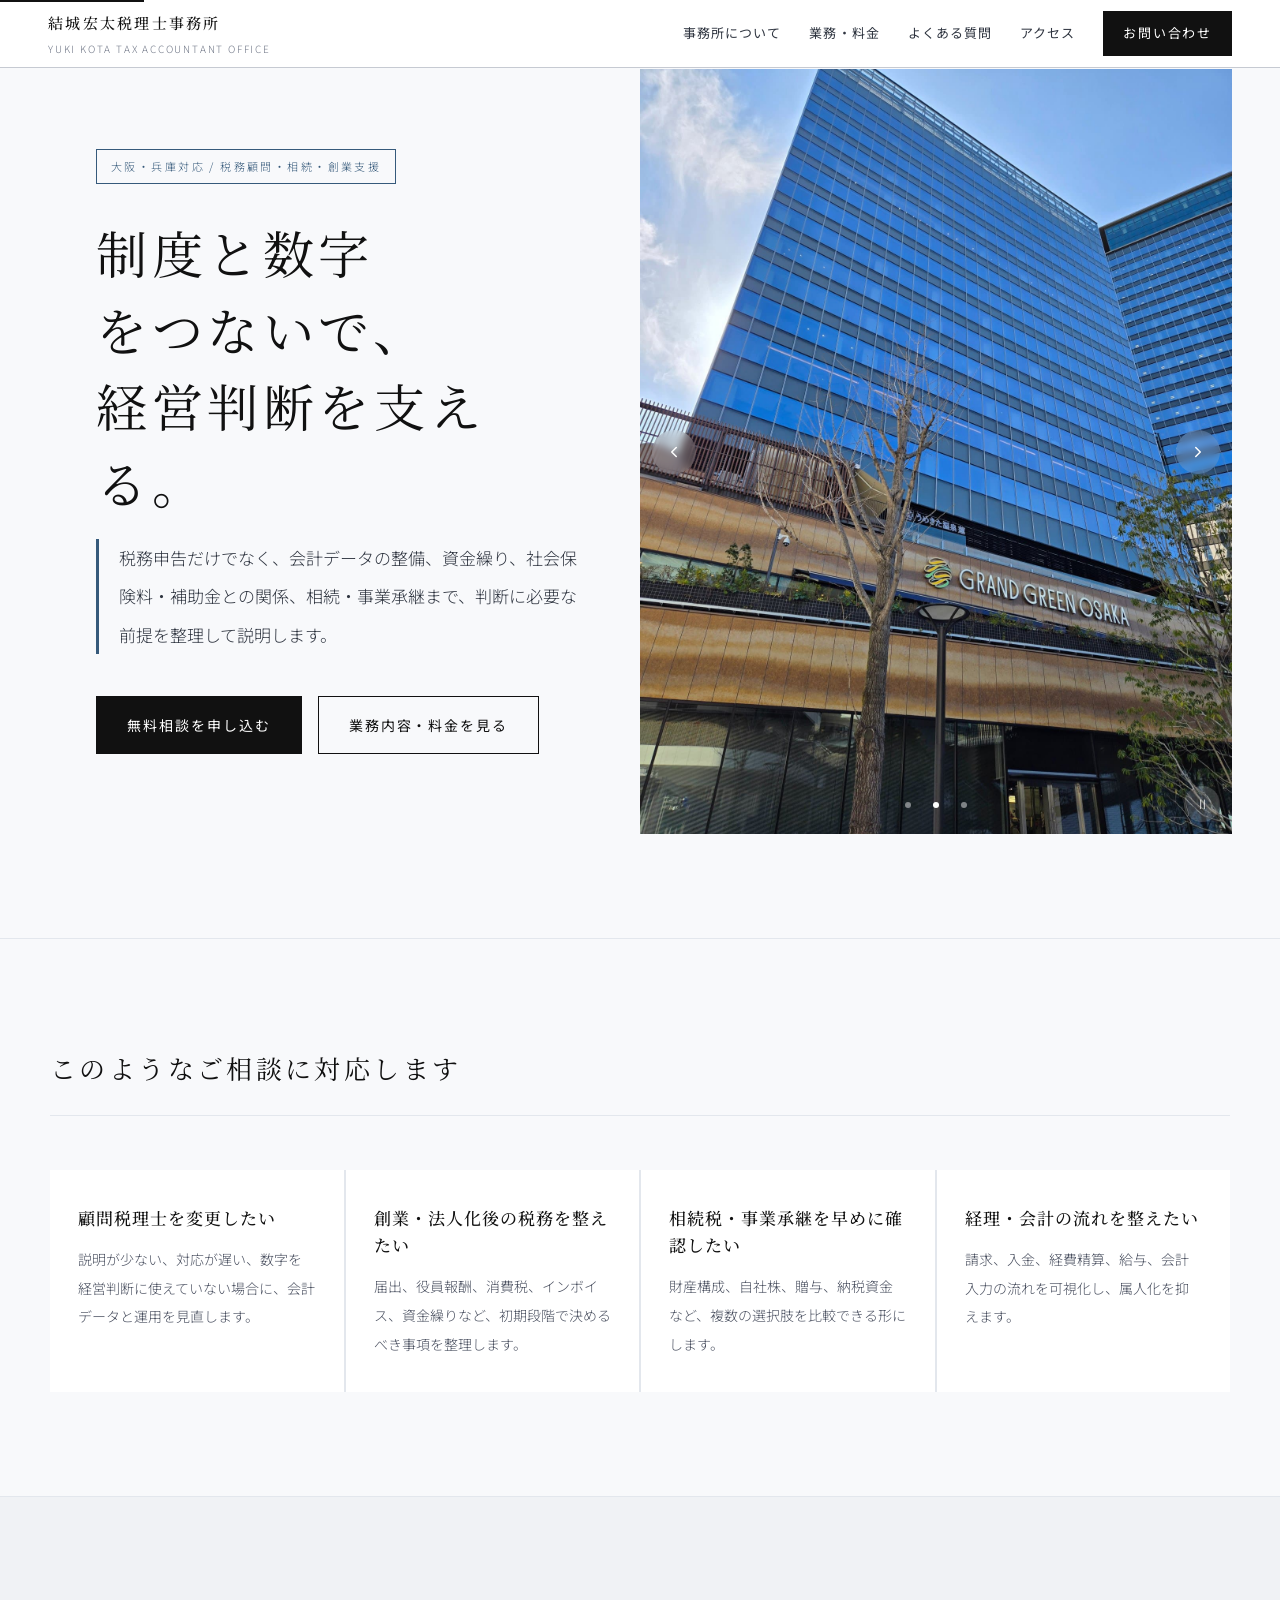
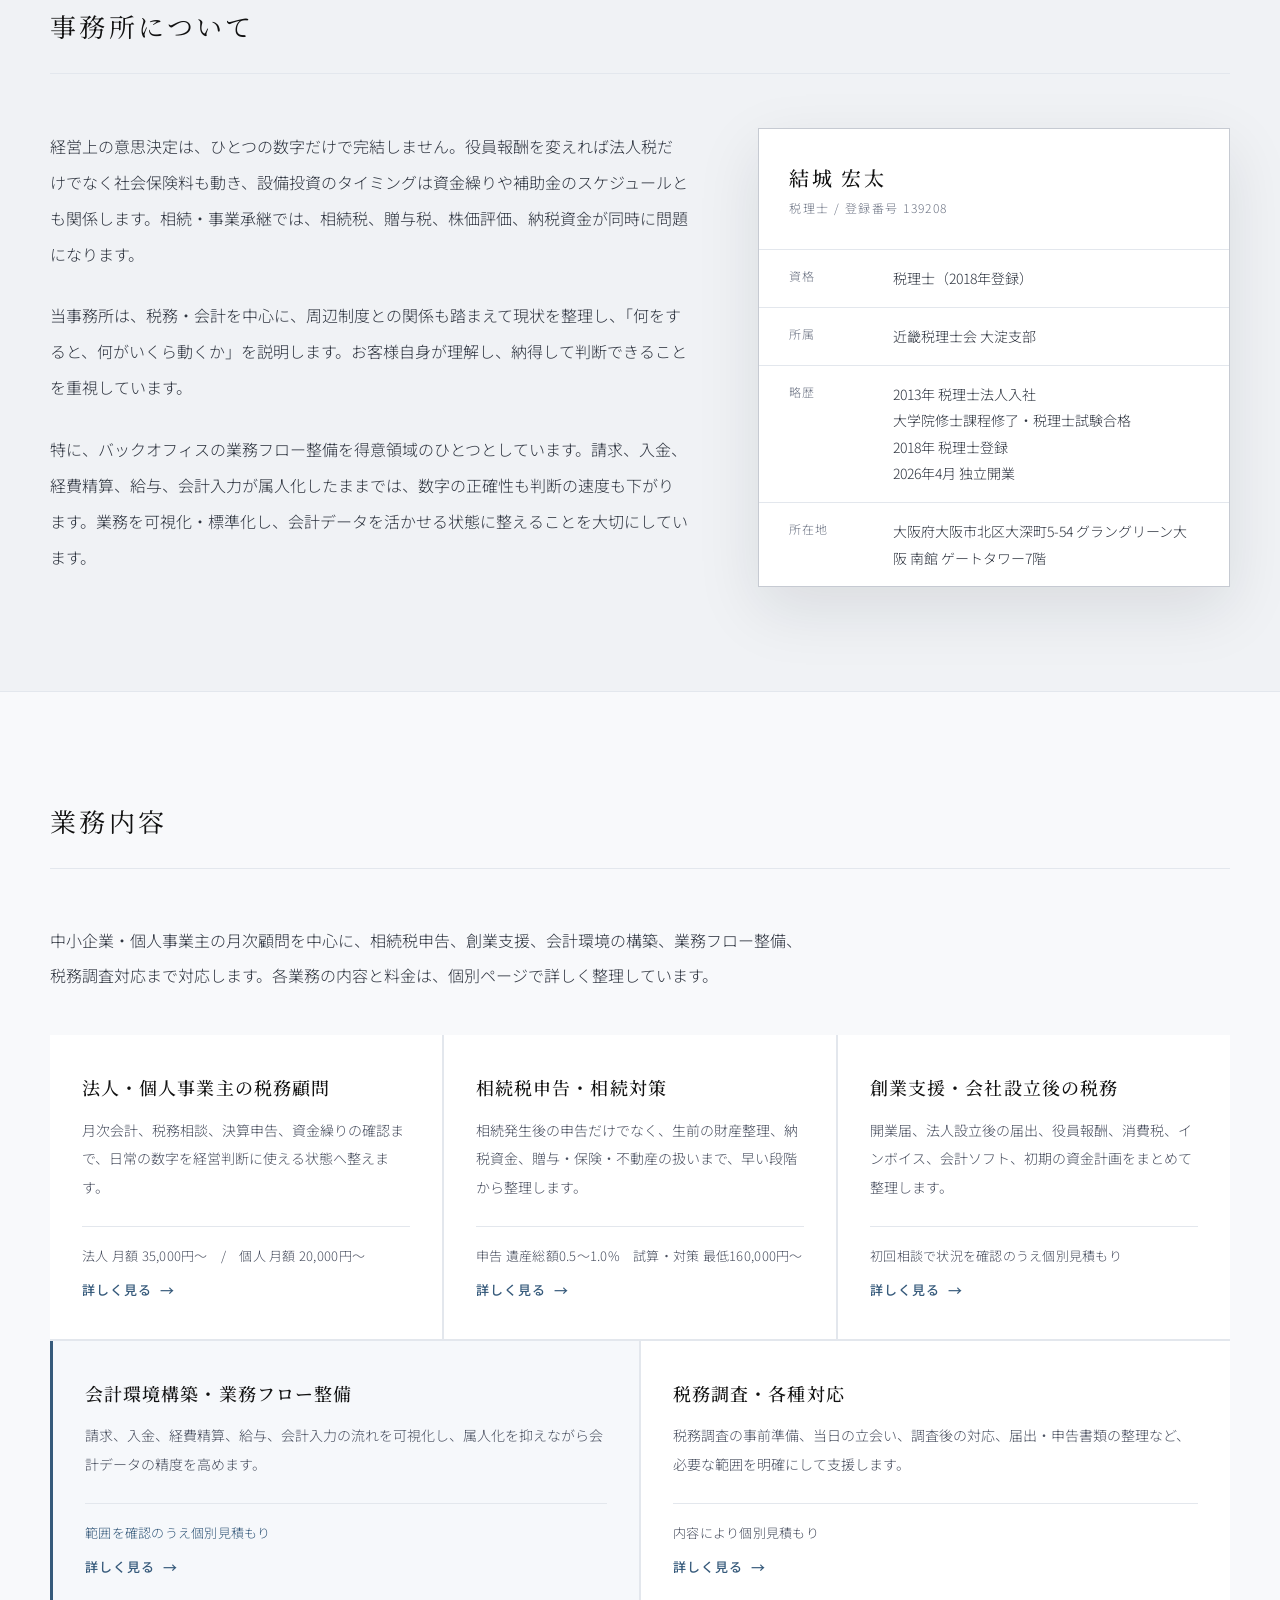
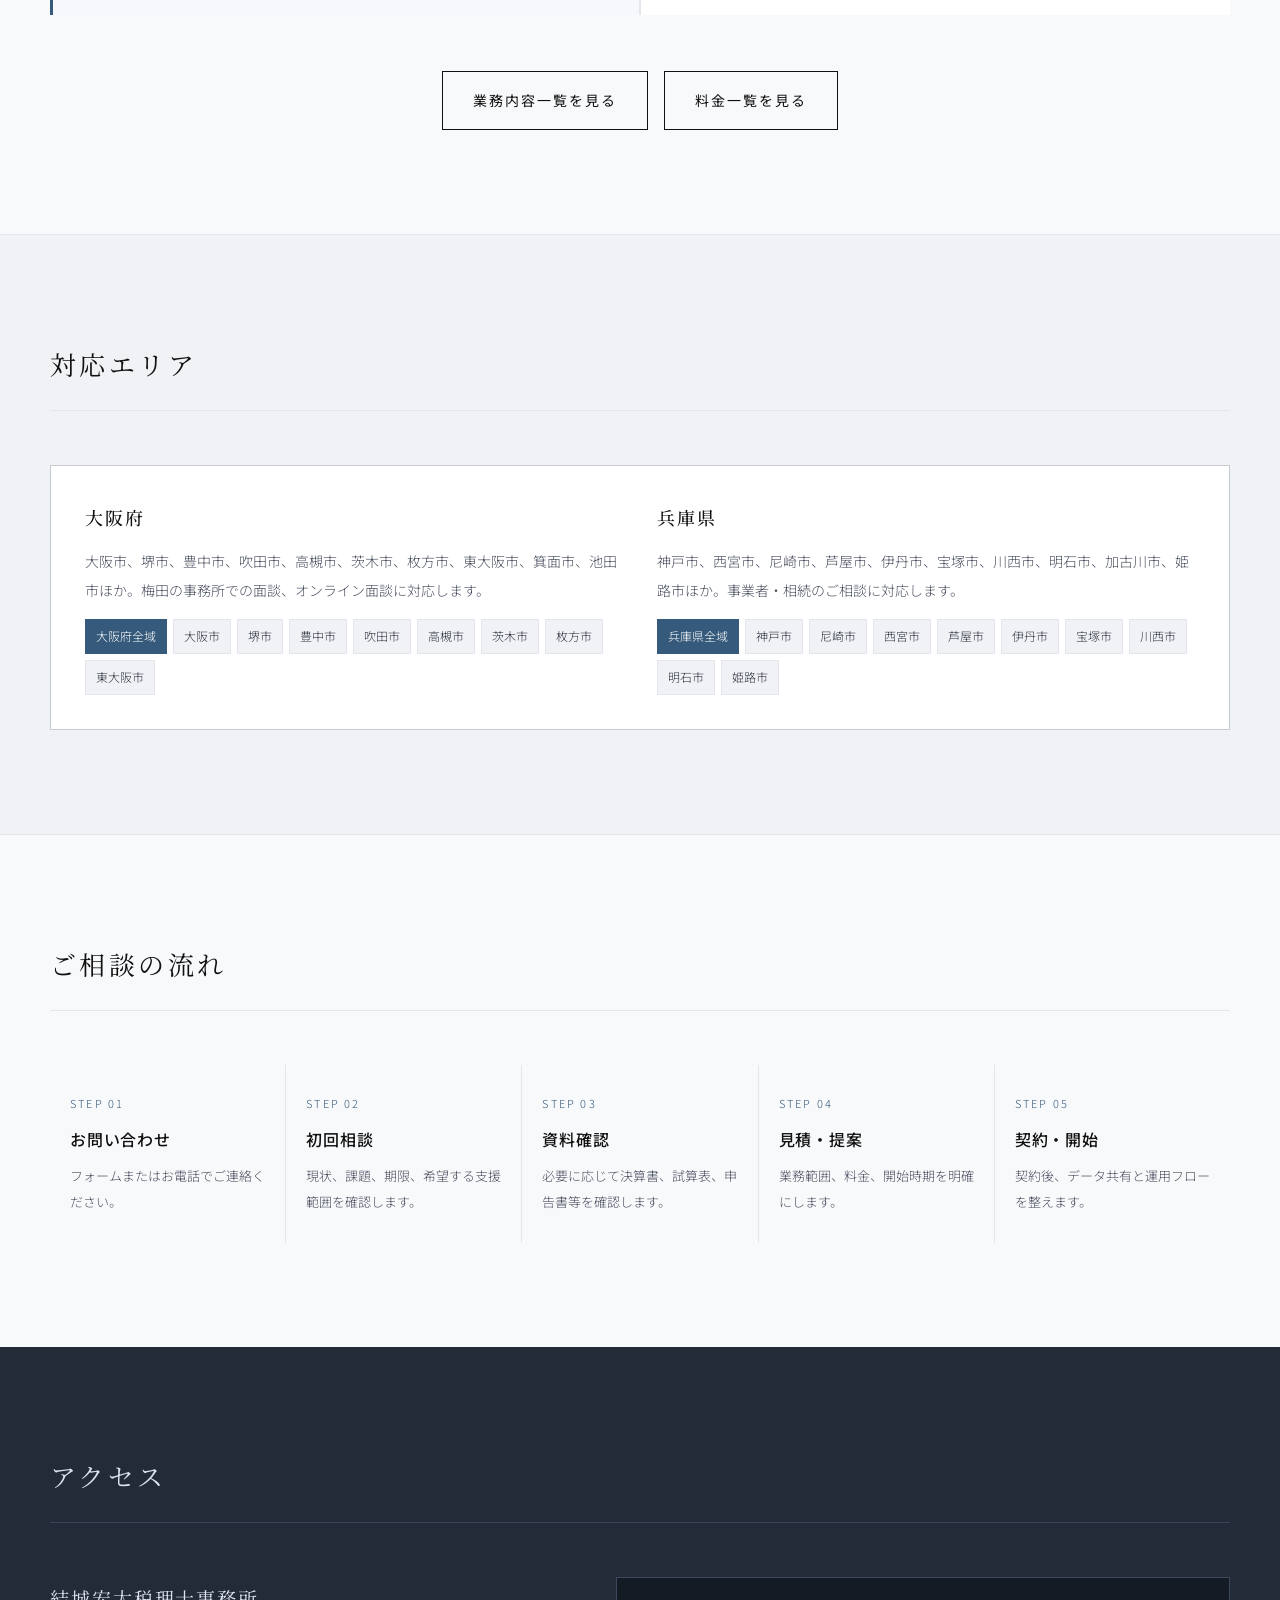
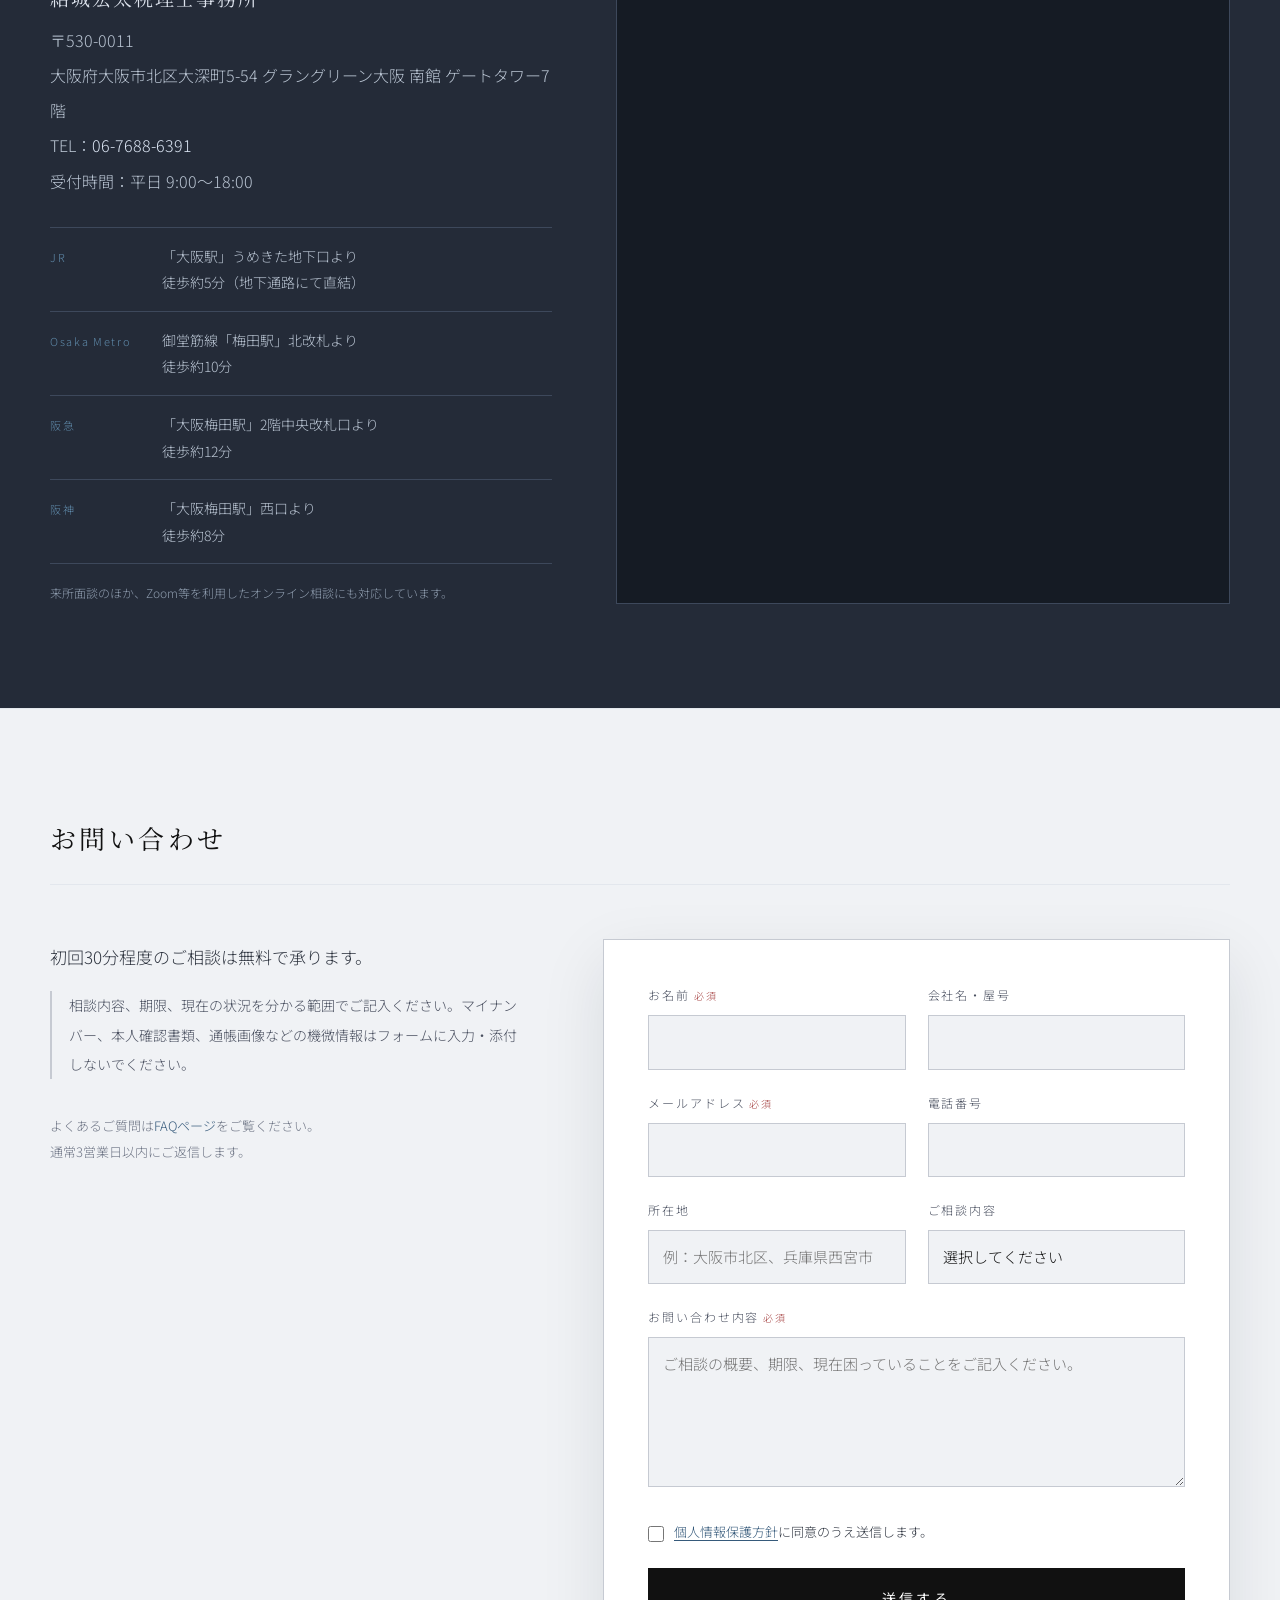
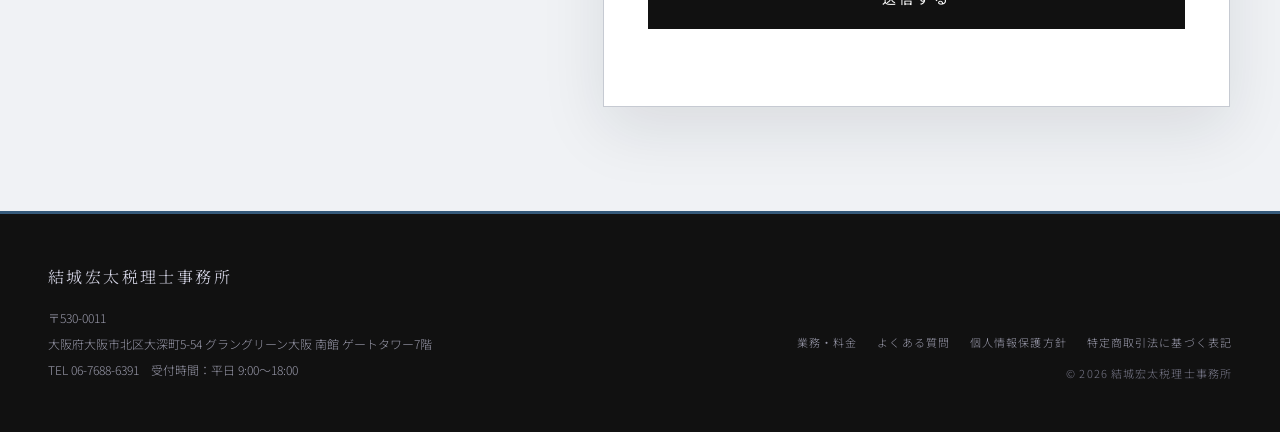
==== index.html @ 5960726c "Add files via upload" ====
<!DOCTYPE html>
<html lang="ja">
<head>
<meta charset="UTF-8">
<meta name="viewport" content="width=device-width, initial-scale=1.0">
<meta name="format-detection" content="telephone=no">
<meta name="theme-color" content="#242b38">
<title>結城宏太税理士事務所 | 大阪・兵庫の税務顧問・相続・創業支援</title>
<meta name="description" content="大阪・梅田（グラングリーン大阪）を拠点に、大阪府・兵庫県の中小企業・個人事業主・相続のご相談を支援。税務顧問、相続税申告、創業支援、会計環境構築・業務フロー整備に対応。初回30分無料相談。">
<meta name="robots" content="index, follow, max-snippet:-1, max-image-preview:large, max-video-preview:-1">
<meta name="author" content="結城宏太税理士事務所">
<link rel="canonical" href="https://yuki-tax.jp/">
<link rel="icon" href="/favicon.ico" sizes="any">
<link rel="icon" href="/images/icon.svg" type="image/svg+xml">
<link rel="apple-touch-icon" href="/images/apple-touch-icon.png">
<link rel="manifest" href="/site.webmanifest">
<meta property="og:title" content="結城宏太税理士事務所 | 大阪・兵庫の税務顧問・相続・創業支援">
<meta property="og:description" content="大阪・梅田（グラングリーン大阪）を拠点に、大阪府・兵庫県の中小企業・個人事業主・相続のご相談を支援。税務顧問、相続税申告、創業支援、会計環境構築・業務フロー整備に対応。初回30分無料相談。">
<meta property="og:image" content="https://yuki-tax.jp/images/ogp.jpg">
<meta property="og:image:width" content="1200">
<meta property="og:image:height" content="630">
<meta property="og:image:alt" content="結城宏太税理士事務所">
<meta property="og:url" content="https://yuki-tax.jp/">
<meta property="og:type" content="website">
<meta property="og:site_name" content="結城宏太税理士事務所">
<meta property="og:locale" content="ja_JP">
<meta name="twitter:card" content="summary_large_image">
<meta name="twitter:title" content="結城宏太税理士事務所 | 大阪・兵庫の税務顧問・相続・創業支援">
<meta name="twitter:description" content="大阪・梅田（グラングリーン大阪）を拠点に、大阪府・兵庫県の中小企業・個人事業主・相続のご相談を支援。税務顧問、相続税申告、創業支援、会計環境構築・業務フロー整備に対応。初回30分無料相談。">
<meta name="twitter:image" content="https://yuki-tax.jp/images/ogp.jpg">
<link rel="preconnect" href="https://fonts.googleapis.com">
<link rel="preconnect" href="https://fonts.gstatic.com" crossorigin>
<link rel="preconnect" href="https://www.googletagmanager.com">
<link rel="dns-prefetch" href="https://maps.google.com">
<link rel="dns-prefetch" href="https://formspree.io">
<link rel="preload" as="image" href="/images/lobby.jpg" fetchpriority="high">
<link href="https://fonts.googleapis.com/css2?family=Noto+Serif+JP:wght@300;400;500;600&family=Noto+Sans+JP:wght@300;400;500;600&display=swap" rel="stylesheet">
<script async src="https://www.googletagmanager.com/gtag/js?id=G-8JLDZXYHXQ"></script>
<script>
  window.dataLayer = window.dataLayer || [];
  function gtag(){dataLayer.push(arguments);}
  gtag('js', new Date());
  gtag('config', 'G-8JLDZXYHXQ');
</script>
<link rel="stylesheet" href="assets/css/style.css">
</head>
<body>
<a href="#main" class="skip-link">本文へスキップ</a>
<header class="site-header" role="banner">
  <a href="index.html#top" class="logo-wrap" aria-label="結城宏太税理士事務所 ホームへ">
    <span class="logo-main">結城宏太税理士事務所</span>
    <span class="logo-sub">YUKI KOTA TAX ACCOUNTANT OFFICE</span>
  </a>
  <nav class="global-nav" aria-label="グローバルナビゲーション">
    <a href="index.html#about">事務所について</a>
    <a href="services.html">業務・料金</a>
    <a href="faq.html">よくある質問</a>
    <a href="index.html#access">アクセス</a>
    <a href="index.html#contact" class="nav-cta">お問い合わせ</a>
  </nav>
  <button class="hamburger" id="hamburger" aria-label="メニューを開く" aria-expanded="false" aria-controls="mobileNav"><span></span><span></span><span></span></button>
</header>
<nav class="mobile-nav" id="mobileNav" aria-label="モバイルナビゲーション">
  <a href="index.html#about" data-mclose>事務所について</a>
  <a href="services.html" data-mclose>業務・料金</a>
  <a href="faq.html" data-mclose>よくある質問</a>
  <a href="index.html#access" data-mclose>アクセス</a>
  <a href="index.html#contact" data-mclose class="mobile-cta">お問い合わせ（初回30分無料）</a>
</nav>
<main id="main">
  <section class="hero" id="top" aria-label="結城宏太税理士事務所の概要">
    <div class="hero-left">
      <span class="hero-badge">大阪・兵庫対応 / 税務顧問・相続・創業支援</span>
      <h1 class="hero-title">制度と数字をつないで、<br>経営判断を支える。</h1>
      <p class="hero-sub">税務申告だけでなく、会計データの整備、資金繰り、社会保険料・補助金との関係、相続・事業承継まで、判断に必要な前提を整理して説明します。</p>
      <div class="hero-actions"><a href="#contact" class="btn-primary">無料相談を申し込む</a><a href="services.html" class="btn-secondary">業務内容・料金を見る</a></div>
    </div>
    <div class="hero-right">
      <div class="slideshow" id="heroSlide" aria-roledescription="carousel" aria-label="事務所周辺の写真">
        <div class="slide active" role="group" aria-label="1 / 3"><img src="images/lobby.jpg" alt="ゲートタワーオフィスのロビー" width="1200" height="800" fetchpriority="high"></div>
        <div class="slide" role="group" aria-label="2 / 3"><img src="images/tower.jpg" alt="グラングリーン大阪 南館 ゲートタワーの外観" width="1200" height="800" loading="lazy"></div>
        <div class="slide" role="group" aria-label="3 / 3"><img src="images/exterior1.jpg" alt="グラングリーン大阪の外観" width="1200" height="800" loading="lazy"></div>
        <button class="slide-btn slide-prev" type="button" aria-label="前の画像"><svg viewBox="0 0 24 24" aria-hidden="true"><polyline points="15 18 9 12 15 6"></polyline></svg></button>
        <button class="slide-btn slide-next" type="button" aria-label="次の画像"><svg viewBox="0 0 24 24" aria-hidden="true"><polyline points="9 18 15 12 9 6"></polyline></svg></button>
        <button class="slide-pause" type="button" aria-label="自動再生を一時停止" id="slidePause"><span aria-hidden="true">Ⅱ</span></button>
        <div class="slide-dots" role="tablist" aria-label="スライド選択"><button class="slide-dot active" type="button" aria-label="1枚目を表示" aria-selected="true"></button><button class="slide-dot" type="button" aria-label="2枚目を表示" aria-selected="false"></button><button class="slide-dot" type="button" aria-label="3枚目を表示" aria-selected="false"></button></div>
      </div>
    </div>
  </section>

  <section id="needs" class="section-light">
    <div class="section-inner">
      <div class="section-header reveal"><div><h2 class="section-title">このようなご相談に対応します</h2></div></div>
      <div class="needs-grid reveal">
        <div class="need-item"><strong>顧問税理士を変更したい</strong><p>説明が少ない、対応が遅い、数字を経営判断に使えていない場合に、会計データと運用を見直します。</p></div>
        <div class="need-item"><strong>創業・法人化後の税務を整えたい</strong><p>届出、役員報酬、消費税、インボイス、資金繰りなど、初期段階で決めるべき事項を整理します。</p></div>
        <div class="need-item"><strong>相続税・事業承継を早めに確認したい</strong><p>財産構成、自社株、贈与、納税資金など、複数の選択肢を比較できる形にします。</p></div>
        <div class="need-item"><strong>経理・会計の流れを整えたい</strong><p>請求、入金、経費精算、給与、会計入力の流れを可視化し、属人化を抑えます。</p></div>
      </div>
    </div>
  </section>

  <section id="about" class="section-warm">
    <div class="section-inner">
      <div class="section-header reveal"><div><h2 class="section-title">事務所について</h2></div></div>
      <div class="about-grid">
        <div class="about-text reveal">
          <p>経営上の意思決定は、ひとつの数字だけで完結しません。役員報酬を変えれば法人税だけでなく社会保険料も動き、設備投資のタイミングは資金繰りや補助金のスケジュールとも関係します。相続・事業承継では、相続税、贈与税、株価評価、納税資金が同時に問題になります。</p>
          <p>当事務所は、税務・会計を中心に、周辺制度との関係も踏まえて現状を整理し、「何をすると、何がいくら動くか」を説明します。お客様自身が理解し、納得して判断できることを重視しています。</p>
          <p>特に、バックオフィスの業務フロー整備を得意領域のひとつとしています。請求、入金、経費精算、給与、会計入力が属人化したままでは、数字の正確性も判断の速度も下がります。業務を可視化・標準化し、会計データを活かせる状態に整えることを大切にしています。</p>
        </div>
        <aside class="profile-box reveal" aria-label="代表プロフィール">
          <div class="profile-head"><div><p class="profile-name">結城 宏太</p><p class="profile-role">税理士 / 登録番号 139208</p></div></div>
          <div class="profile-row"><span class="profile-label">資格</span><span class="profile-value">税理士（2018年登録）</span></div>
          <div class="profile-row"><span class="profile-label">所属</span><span class="profile-value">近畿税理士会 大淀支部</span></div>
          <div class="profile-row"><span class="profile-label">略歴</span><span class="profile-value">2013年 税理士法人入社<br>大学院修士課程修了・税理士試験合格<br>2018年 税理士登録<br>2026年4月 独立開業</span></div>
          <div class="profile-row"><span class="profile-label">所在地</span><span class="profile-value">大阪府大阪市北区大深町5-54 グラングリーン大阪 南館 ゲートタワー7階</span></div>
        </aside>
      </div>
    </div>
  </section>

  <section id="services" class="section-light">
    <div class="section-inner">
      <div class="section-header reveal"><div><h2 class="section-title">業務内容</h2></div></div>
      <p class="lead-text reveal">中小企業・個人事業主の月次顧問を中心に、相続税申告、創業支援、会計環境の構築、業務フロー整備、税務調査対応まで対応します。各業務の内容と料金は、個別ページで詳しく整理しています。</p>
      <div class="services-grid reveal"><article class="service-card">
    <h3 class="service-name">法人・個人事業主の税務顧問</h3>
    <p class="service-desc">月次会計、税務相談、決算申告、資金繰りの確認まで、日常の数字を経営判断に使える状態へ整えます。</p>
    <div class="service-foot"><span class="service-price">法人 月額 35,000円〜　/　個人 月額 20,000円〜</span><a class="text-link" href="tax-advisory.html">詳しく見る</a></div>
  </article>
<article class="service-card">
    <h3 class="service-name">相続税申告・相続対策</h3>
    <p class="service-desc">相続発生後の申告だけでなく、生前の財産整理、納税資金、贈与・保険・不動産の扱いまで、早い段階から整理します。</p>
    <div class="service-foot"><span class="service-price">申告 遺産総額0.5〜1.0%　試算・対策 最低160,000円〜</span><a class="text-link" href="inheritance.html">詳しく見る</a></div>
  </article>
<article class="service-card">
    <h3 class="service-name">創業支援・会社設立後の税務</h3>
    <p class="service-desc">開業届、法人設立後の届出、役員報酬、消費税、インボイス、会計ソフト、初期の資金計画をまとめて整理します。</p>
    <div class="service-foot"><span class="service-price">初回相談で状況を確認のうえ個別見積もり</span><a class="text-link" href="startup.html">詳しく見る</a></div>
  </article>
<article class="service-card highlight">
    <h3 class="service-name">会計環境構築・業務フロー整備</h3>
    <p class="service-desc">請求、入金、経費精算、給与、会計入力の流れを可視化し、属人化を抑えながら会計データの精度を高めます。</p>
    <div class="service-foot"><span class="service-price">範囲を確認のうえ個別見積もり</span><a class="text-link" href="accounting-dx.html">詳しく見る</a></div>
  </article>
<article class="service-card">
    <h3 class="service-name">税務調査・各種対応</h3>
    <p class="service-desc">税務調査の事前準備、当日の立会い、調査後の対応、届出・申告書類の整理など、必要な範囲を明確にして支援します。</p>
    <div class="service-foot"><span class="service-price">内容により個別見積もり</span><a class="text-link" href="tax-investigation.html">詳しく見る</a></div>
  </article></div>
      <div class="center-actions reveal"><a href="services.html" class="btn-secondary dark">業務内容一覧を見る</a><a href="services.html#scope" class="btn-secondary dark">料金一覧を見る</a></div>
    </div>
  </section>

  <section id="area" class="section-warm">
    <div class="section-inner">
      <div class="section-header reveal"><div><h2 class="section-title">対応エリア</h2></div></div>
      <div class="area-box reveal">
        <div><h3>大阪府</h3><p>大阪市、堺市、豊中市、吹田市、高槻市、茨木市、枚方市、東大阪市、箕面市、池田市ほか。梅田の事務所での面談、オンライン面談に対応します。</p><div class="area-tags" aria-hidden="true"><span class="area-tag primary">大阪府全域</span><span class="area-tag">大阪市</span><span class="area-tag">堺市</span><span class="area-tag">豊中市</span><span class="area-tag">吹田市</span><span class="area-tag">高槻市</span><span class="area-tag">茨木市</span><span class="area-tag">枚方市</span><span class="area-tag">東大阪市</span></div></div>
        <div><h3>兵庫県</h3><p>神戸市、西宮市、尼崎市、芦屋市、伊丹市、宝塚市、川西市、明石市、加古川市、姫路市ほか。事業者・相続のご相談に対応します。</p><div class="area-tags" aria-hidden="true"><span class="area-tag primary">兵庫県全域</span><span class="area-tag">神戸市</span><span class="area-tag">尼崎市</span><span class="area-tag">西宮市</span><span class="area-tag">芦屋市</span><span class="area-tag">伊丹市</span><span class="area-tag">宝塚市</span><span class="area-tag">川西市</span><span class="area-tag">明石市</span><span class="area-tag">姫路市</span></div></div>
      </div>
    </div>
  </section>

  <section id="flow">
    <div class="section-inner">
      <div class="section-header reveal"><div><h2 class="section-title">ご相談の流れ</h2></div></div>
      <div class="flow-grid reveal">
        <div class="flow-item"><span class="flow-step">STEP 01</span><p class="flow-title">お問い合わせ</p><p class="flow-desc">フォームまたはお電話でご連絡ください。</p></div>
        <div class="flow-item"><span class="flow-step">STEP 02</span><p class="flow-title">初回相談</p><p class="flow-desc">現状、課題、期限、希望する支援範囲を確認します。</p></div>
        <div class="flow-item"><span class="flow-step">STEP 03</span><p class="flow-title">資料確認</p><p class="flow-desc">必要に応じて決算書、試算表、申告書等を確認します。</p></div>
        <div class="flow-item"><span class="flow-step">STEP 04</span><p class="flow-title">見積・提案</p><p class="flow-desc">業務範囲、料金、開始時期を明確にします。</p></div>
        <div class="flow-item"><span class="flow-step">STEP 05</span><p class="flow-title">契約・開始</p><p class="flow-desc">契約後、データ共有と運用フローを整えます。</p></div>
      </div>
    </div>
  </section>

  <section id="access" class="section-dark">
    <div class="section-inner">
      <div class="section-header reveal"><div><h2 class="section-title">アクセス</h2></div></div>
      <div class="access-grid reveal">
        <div>
          <address class="access-address"><strong>結城宏太税理士事務所</strong>〒530-0011<br>大阪府大阪市北区大深町5-54 グラングリーン大阪 南館 ゲートタワー7階<br>TEL：<a href="tel:+81676886391" data-track="tel">06-7688-6391</a><br>受付時間：平日 9:00〜18:00</address>
          <div class="access-routes"><div class="access-route"><span class="route-line">JR</span><span class="route-desc">「大阪駅」うめきた地下口より<br>徒歩約5分（地下通路にて直結）</span></div><div class="access-route"><span class="route-line">Osaka Metro</span><span class="route-desc">御堂筋線「梅田駅」北改札より<br>徒歩約10分</span></div><div class="access-route"><span class="route-line">阪急</span><span class="route-desc">「大阪梅田駅」2階中央改札口より<br>徒歩約12分</span></div><div class="access-route"><span class="route-line">阪神</span><span class="route-desc">「大阪梅田駅」西口より<br>徒歩約8分</span></div></div>
          <p class="route-note">来所面談のほか、Zoom等を利用したオンライン相談にも対応しています。</p>
        </div>
        <div class="access-map"><iframe title="結城宏太税理士事務所の所在地" src="https://www.google.com/maps?q=%E5%A4%A7%E9%98%AA%E5%BA%9C%E5%A4%A7%E9%98%AA%E5%B8%82%E5%8C%97%E5%8C%BA%E5%A4%A7%E6%B7%B1%E7%94%BA5-54&output=embed" width="600" height="380" loading="lazy" referrerpolicy="no-referrer-when-downgrade"></iframe></div>
      </div>
    </div>
  </section>

  <section id="contact" class="section-warm">
    <div class="section-inner">
      <div class="section-header reveal"><div><h2 class="section-title">お問い合わせ</h2></div></div>
      <div class="contact-grid reveal">
        <div>
          <p class="contact-lead">初回30分程度のご相談は無料で承ります。</p>
          <div class="contact-conditions"><p>相談内容、期限、現在の状況を分かる範囲でご記入ください。マイナンバー、本人確認書類、通帳画像などの機微情報はフォームに入力・添付しないでください。</p></div>
          <p class="contact-sub-note">よくあるご質問は<a href="faq.html">FAQページ</a>をご覧ください。<br>通常3営業日以内にご返信します。</p>
          
        </div>
        <div class="contact-form" aria-live="polite">
          <form id="contactForm" action="https://formspree.io/f/maqlllje" method="POST" novalidate>
            <input type="text" name="_gotcha" tabindex="-1" autocomplete="off" class="hp" aria-hidden="true">
            <div class="form-grid">
              <div class="form-row"><label class="form-label" for="name">お名前<span>必須</span></label><input class="form-input" id="name" name="name" type="text" autocomplete="name" required aria-required="true"></div>
              <div class="form-row"><label class="form-label" for="company">会社名・屋号</label><input class="form-input" id="company" name="company" type="text" autocomplete="organization"></div>
              <div class="form-row"><label class="form-label" for="email">メールアドレス<span>必須</span></label><input class="form-input" id="email" name="email" type="email" autocomplete="email" inputmode="email" required aria-required="true"></div>
              <div class="form-row"><label class="form-label" for="tel">電話番号</label><input class="form-input" id="tel" name="tel" type="tel" autocomplete="tel" inputmode="tel"></div>
              <div class="form-row"><label class="form-label" for="areaInput">所在地</label><input class="form-input" id="areaInput" name="area" type="text" placeholder="例：大阪市北区、兵庫県西宮市"></div>
              <div class="form-row"><label class="form-label" for="service">ご相談内容</label><select class="form-select" id="service" name="service"><option value="">選択してください</option><option>税務顧問</option><option>創業・法人化</option><option>相続税申告・相続対策</option><option>会計環境・業務フロー整備</option><option>税務調査対応</option><option>その他</option></select></div>
              <div class="form-row full"><label class="form-label" for="message">お問い合わせ内容<span>必須</span></label><textarea class="form-textarea" id="message" name="message" required aria-required="true" placeholder="ご相談の概要、期限、現在困っていることをご記入ください。"></textarea></div>
            </div>
            <div class="consent-row"><input type="checkbox" id="consent" required aria-required="true"><label class="consent-label" for="consent"><a href="privacy.html">個人情報保護方針</a>に同意のうえ送信します。</label></div>
            <button type="submit" class="form-submit">送信する</button>
            <p class="form-status" id="formStatus" role="status" aria-live="polite"></p>
          </form>
        </div>
      </div>
    </div>
  </section>
</main>
<div class="sticky-cta" aria-label="固定お問い合わせ導線">
  <a href="tel:+81676886391" class="sticky-tel" data-track="tel">電話</a>
  <a href="index.html#contact" class="sticky-form">無料相談</a>
</div>
<button class="to-top" id="toTop" type="button" aria-label="ページトップへ戻る"><svg viewBox="0 0 24 24" aria-hidden="true"><polyline points="6 15 12 9 18 15"></polyline></svg></button>
<footer class="site-footer">
  <div>
    <p class="footer-name">結城宏太税理士事務所</p>
    <address class="footer-address">〒530-0011<br>大阪府大阪市北区大深町5-54 グラングリーン大阪 南館 ゲートタワー7階<br>TEL <a href="tel:+81676886391" data-track="tel">06-7688-6391</a>　受付時間：平日 9:00〜18:00</address>
  </div>
  <div class="footer-right">
    <nav class="footer-links" aria-label="フッターナビゲーション">
      <a href="services.html">業務・料金</a>
      <a href="faq.html">よくある質問</a>
      <a href="privacy.html">個人情報保護方針</a>
      <a href="tokutei.html">特定商取引法に基づく表記</a>
    </nav>
    <p class="footer-copy">© 2026 結城宏太税理士事務所</p>
  </div>
</footer>
<script src="assets/js/main.js" defer></script>
</body>
</html>
---- assets/css/style.css ----
*,*::before,*::after{box-sizing:border-box;margin:0;padding:0}:root{--ink:#111;--ink-mid:#2f3540;--ink-light:#4a5060;--ink-muted:#6e7585;--paper:#f8f9fb;--paper-warm:#f0f2f5;--paper-strong:#fff;--paper-dark:#242b38;--rule:#c6cad2;--rule-light:#e3e7ed;--accent:#365a7b;--accent-light:#5f8aaa;--danger:#a43f3f;--shadow:0 22px 60px rgba(20,31,43,.10);--ff-serif:'Noto Serif JP','Yu Mincho','游明朝',serif;--ff-sans:'Noto Sans JP','Hiragino Sans','Yu Gothic',sans-serif;--header-h:68px}html{scroll-behavior:smooth;scroll-padding-top:86px}@media(prefers-reduced-motion:reduce){html{scroll-behavior:auto}*,*::before,*::after{animation-duration:.01ms!important;transition-duration:.01ms!important;scroll-behavior:auto!important}}body{background:var(--paper);color:var(--ink);font-family:var(--ff-sans);font-size:16px;font-weight:300;line-height:1.9;-webkit-font-smoothing:antialiased}a{color:inherit}img{max-width:100%;height:auto;display:block}button,input,textarea,select{font:inherit}.skip-link{position:absolute;top:-48px;left:0;background:var(--ink);color:#fff;padding:10px 16px;z-index:1000;text-decoration:none}.skip-link:focus{top:0}:focus-visible{outline:2px solid var(--accent);outline-offset:3px}.site-header{position:fixed;inset:0 0 auto 0;height:var(--header-h);z-index:100;background:rgba(255,255,255,.96);backdrop-filter:blur(8px);-webkit-backdrop-filter:blur(8px);border-bottom:1px solid var(--rule);display:flex;align-items:center;justify-content:space-between;padding:0 48px}.logo-wrap{text-decoration:none;display:flex;flex-direction:column;gap:2px}.logo-main{font-family:var(--ff-serif);font-size:15px;letter-spacing:.15em;color:var(--ink);font-weight:500}.logo-sub{font-size:10px;letter-spacing:.18em;color:var(--ink-muted)}.global-nav{display:flex;align-items:center;gap:28px}.global-nav a{font-size:13px;letter-spacing:.08em;color:var(--ink-mid);text-decoration:none;font-weight:400}.global-nav a:hover{color:var(--accent)}.nav-cta{background:var(--ink);color:#fff!important;padding:10px 20px;letter-spacing:.14em!important}.nav-cta:hover{background:var(--accent)!important}.hamburger{display:none;flex-direction:column;gap:6px;background:none;border:0;cursor:pointer;min-width:44px;min-height:44px;align-items:center;justify-content:center}.hamburger span{display:block;width:24px;height:1.5px;background:var(--ink);transition:transform .25s,opacity .25s}.hamburger.open span:nth-child(1){transform:translateY(7.5px) rotate(45deg)}.hamburger.open span:nth-child(2){opacity:0}.hamburger.open span:nth-child(3){transform:translateY(-7.5px) rotate(-45deg)}.mobile-nav{display:none;position:fixed;top:var(--header-h);left:0;right:0;z-index:99;background:#fff;border-bottom:2px solid var(--ink);flex-direction:column;max-height:calc(100vh - var(--header-h));overflow:auto}.mobile-nav.open{display:flex}.mobile-nav a{padding:17px 24px;text-decoration:none;border-bottom:1px solid var(--rule-light);font-size:15px;color:var(--ink-mid)}.mobile-nav .mobile-cta{background:var(--ink);color:#fff;text-align:center;letter-spacing:.12em}.hero{min-height:100vh;display:grid;grid-template-columns:1fr 1fr;padding-top:var(--header-h);background:var(--paper)}.hero-left{display:flex;flex-direction:column;justify-content:center;padding:80px 56px 80px 48px}.hero-badge{display:inline-block;align-self:flex-start;font-size:11px;letter-spacing:.22em;color:var(--accent);border:1px solid var(--accent);padding:6px 14px;margin-bottom:30px}.hero-title{font-family:var(--ff-serif);font-size:clamp(32px,4vw,56px);font-weight:400;letter-spacing:.09em;line-height:1.5;margin-bottom:18px;text-wrap:balance}.hero-sub{font-size:17px;line-height:2.25;color:var(--ink-mid);max-width:520px;border-left:3px solid var(--accent);padding-left:20px;margin-bottom:42px}.hero-actions,.center-actions{display:flex;gap:16px;flex-wrap:wrap}.center-actions{justify-content:center;margin-top:56px}.btn-primary,.btn-secondary{display:inline-flex;align-items:center;justify-content:center;min-height:44px;padding:15px 30px;text-decoration:none;font-size:14px;font-weight:400;letter-spacing:.14em;border:1px solid var(--ink);transition:background .25s,color .25s,border-color .25s}.btn-primary{background:var(--ink);color:#fff}.btn-primary:hover{background:var(--accent);border-color:var(--accent)}.btn-secondary{background:transparent;color:var(--ink)}.btn-secondary:hover,.btn-secondary.dark:hover{background:var(--ink);color:#fff}.btn-secondary.dark{color:var(--ink);border-color:var(--ink)}.btn-primary.full,.btn-secondary.full{width:100%;margin-top:12px}.hero-right{position:relative;overflow:hidden;min-height:520px;background:#111}.slideshow{height:100%;position:relative}.slide{position:absolute;inset:0;opacity:0;transition:opacity .7s ease}.slide.active{opacity:1}.slide img{width:100%;height:100%;object-fit:cover}.slide-btn{position:absolute;top:50%;transform:translateY(-50%);z-index:10;width:44px;height:44px;border-radius:50%;border:0;background:rgba(255,255,255,.16);backdrop-filter:blur(4px);cursor:pointer;display:flex;align-items:center;justify-content:center}.slide-btn:hover,.slide-pause:hover{background:rgba(255,255,255,.3)}.slide-btn svg{width:18px;height:18px;fill:none;stroke:#fff;stroke-width:2;stroke-linecap:round;stroke-linejoin:round}.slide-prev{left:12px}.slide-next{right:12px}.slide-pause{position:absolute;right:12px;bottom:12px;z-index:10;width:36px;height:36px;border-radius:50%;border:0;background:rgba(255,255,255,.16);color:#fff;cursor:pointer;font-size:13px}.slide-dots{position:absolute;left:50%;bottom:18px;transform:translateX(-50%);display:flex;gap:6px;z-index:10}.slide-dot{width:22px;height:22px;border:0;background:transparent;display:flex;align-items:center;justify-content:center;cursor:pointer}.slide-dot::after{content:'';width:6px;height:6px;border-radius:50%;background:rgba(255,255,255,.45)}.slide-dot.active::after{background:#fff}.photo-strip{display:grid;grid-template-columns:2fr 3fr 2fr;gap:3px;height:300px;background:var(--rule-light)}.strip-photo{position:relative;overflow:hidden}.strip-photo img{width:100%;height:100%;object-fit:cover;transition:transform .6s}.strip-photo:hover img{transform:scale(1.04)}.strip-caption{position:absolute;left:0;right:0;bottom:0;color:#fff;background:linear-gradient(transparent,rgba(0,0,0,.58));font-size:11px;letter-spacing:.15em;padding:22px 16px 12px}.section-inner{max-width:1180px;margin:0 auto}section{padding:104px 48px;border-top:1px solid var(--rule-light)}.section-light{background:var(--paper)}.section-warm{background:var(--paper-warm)}.section-dark{background:var(--paper-dark);color:#dde3ed;border-top:0}.section-header{display:flex;align-items:baseline;gap:18px;margin-bottom:54px;border-bottom:1px solid var(--rule-light);padding-bottom:22px}.section-dark .section-header{border-bottom-color:#3a4458}.section-num{font-size:11px;letter-spacing:.25em;color:var(--ink-muted);flex:0 0 auto}.section-dark .section-num{color:#8191a3}.section-title{font-family:var(--ff-serif);font-size:26px;letter-spacing:.13em;font-weight:400}.section-title-en{font-size:11px;letter-spacing:.28em;color:var(--ink-muted);margin-top:3px}.section-dark .section-title,.section-dark .section-title-en{color:#dde3ed}.lead-text{max-width:760px;color:var(--ink-mid);line-height:2.2;margin-bottom:42px}.needs-grid,.policy-grid,.case-grid{display:grid;gap:2px;background:var(--rule-light)}.services-grid{display:grid;grid-template-columns:repeat(6,1fr);gap:2px;background:var(--rule-light)}.services-grid>.service-card:nth-child(-n+3){grid-column:span 2}.services-grid>.service-card:nth-child(n+4){grid-column:span 3}.needs-grid{grid-template-columns:repeat(4,1fr)}.need-item,.policy-item,.case-item{background:var(--paper-strong);padding:34px 28px}.service-card{background:var(--paper-strong);padding:38px 32px 32px;display:flex;flex-direction:column}.service-card .service-name{font-family:var(--ff-serif);font-size:18px;font-weight:500;letter-spacing:.06em;line-height:1.6;margin-bottom:14px;color:var(--ink)}.service-card .service-desc{flex:1 0 auto;margin-bottom:24px}.service-card .service-foot{margin-top:auto;padding-top:18px;border-top:1px solid var(--rule-light);display:flex;flex-direction:column;gap:10px}.service-card .service-price{color:var(--ink-light);font-size:13px;letter-spacing:.02em;line-height:1.7}.service-card.highlight{background:#f6f8fb;border-left:3px solid var(--accent)}.service-card.highlight .service-price{color:var(--accent)}.need-item strong,.policy-item h3{display:block;font-family:var(--ff-serif);font-size:17px;font-weight:500;letter-spacing:.06em;line-height:1.6;margin-bottom:14px;color:var(--ink)}.need-item p,.policy-item p,.service-desc,.case-item{font-size:14px;color:var(--ink-light);line-height:2.05}.about-grid{display:grid;grid-template-columns:1.15fr .85fr;gap:70px;align-items:start}.about-text{color:var(--ink-mid);line-height:2.25}.about-text p+p{margin-top:1.6em}.profile-box{background:#fff;border:1px solid var(--rule);box-shadow:var(--shadow)}.profile-head{display:flex;align-items:center;gap:0;padding:30px 30px;border-bottom:1px solid var(--rule-light)}.profile-name{font-family:var(--ff-serif);font-size:20px;letter-spacing:.12em;font-weight:500}.profile-role{font-size:12px;color:var(--ink-muted);letter-spacing:.12em}.profile-row{display:flex;gap:18px;padding:15px 30px;border-bottom:1px solid var(--rule-light)}.profile-row:last-child{border-bottom:0}.profile-label{width:86px;flex:0 0 auto;color:var(--ink-muted);font-size:12px;letter-spacing:.08em}.profile-value{color:var(--ink-mid);font-size:14px;line-height:1.9}.policy-grid{grid-template-columns:repeat(3,1fr)}.text-link{display:inline-flex;align-items:center;gap:8px;color:var(--accent);font-size:13px;letter-spacing:.08em;text-decoration:none;font-weight:500;align-self:flex-start;border-bottom:1px solid transparent;padding-bottom:2px;transition:border-color .2s,gap .2s}.text-link::after{content:"→";font-size:14px;transition:transform .2s}.text-link:hover{border-bottom-color:var(--accent)}.text-link:hover::after{transform:translateX(3px)}.area-box{background:#fff;border:1px solid var(--rule);padding:34px;display:grid;grid-template-columns:1fr 1fr;gap:34px}.area-box h3{font-family:var(--ff-serif);font-size:18px;letter-spacing:.1em;font-weight:500;margin-bottom:12px}.area-box p{color:var(--ink-light);font-size:14px;line-height:2.1}.area-tags{display:flex;flex-wrap:wrap;gap:6px;margin-top:14px}.area-tag{font-size:12px;color:var(--ink-mid);background:var(--paper-warm);border:1px solid var(--rule-light);padding:5px 10px}.area-tag.primary{background:var(--accent);color:#fff;border-color:var(--accent)}.flow-grid{display:grid;grid-template-columns:repeat(5,1fr);gap:1px;background:var(--rule-light)}.flow-item{background:var(--paper);padding:28px 20px}.flow-step{display:block;color:var(--accent);font-size:11px;letter-spacing:.2em;margin-bottom:10px}.flow-title{font-weight:500;margin-bottom:8px;letter-spacing:.05em}.flow-desc{font-size:13px;color:var(--ink-light);line-height:2}.access-grid{display:grid;grid-template-columns:.9fr 1.1fr;gap:64px;align-items:stretch}.access-address{font-style:normal;color:#b9c4d2;line-height:2.2;margin-bottom:28px}.access-address strong{display:block;color:#dde3ed;font-family:var(--ff-serif);font-size:19px;letter-spacing:.1em;font-weight:400;margin-bottom:4px}.access-address a{color:#dce6f4;text-decoration:none}.access-route{display:flex;gap:16px;align-items:baseline;padding:15px 0;border-bottom:1px solid #3d485b}.access-route:first-child{border-top:1px solid #3d485b}.route-line{width:96px;flex:0 0 auto;color:var(--accent-light);font-size:11px;letter-spacing:.15em}.route-desc{color:#b9c4d2;font-size:14px;line-height:1.9}.route-note{color:#8f9daf;font-size:12px;line-height:1.8;margin-top:18px}.access-map{border:1px solid #3d485b;overflow:hidden;background:#151b24;display:flex;flex-direction:column}.access-map iframe{display:block;width:100%;flex:1;min-height:320px;filter:grayscale(15%) brightness(.92);border:0}.faq-list{max-width:900px}.faq-item{border-bottom:1px solid var(--rule-light)}.faq-item:first-child{border-top:1px solid var(--rule-light)}.faq-q{display:flex;justify-content:space-between;gap:18px;align-items:center;padding:22px 0;cursor:pointer;list-style:none}.faq-q::-webkit-details-marker{display:none}.faq-q-main{display:flex;gap:8px;align-items:baseline}.faq-q-prefix{color:var(--accent);font-size:11px;letter-spacing:.17em;font-weight:500}.faq-q-text{color:var(--ink);font-size:15px;font-weight:500;line-height:1.7}.faq-icon{position:relative;width:20px;height:20px;flex:0 0 auto}.faq-icon::before,.faq-icon::after{content:'';position:absolute;top:50%;left:50%;transform:translate(-50%,-50%);background:var(--ink-light);border-radius:2px}.faq-icon::before{width:13px;height:1.5px}.faq-icon::after{width:1.5px;height:13px;transition:opacity .25s,transform .25s}details[open] .faq-icon::after{opacity:0;transform:translate(-50%,-50%) rotate(90deg)}.faq-a{color:var(--ink-mid);font-size:14px;line-height:2.25;padding:0 0 24px 24px;border-left:2px solid var(--rule);margin-left:2px}.contact-grid{display:grid;grid-template-columns:.86fr 1.14fr;gap:clamp(42px,7vw,80px);align-items:start}.contact-lead{color:var(--ink-mid);font-size:17px;line-height:2.1;margin-bottom:16px}.contact-conditions{color:var(--ink-light);font-size:14px;line-height:2.1;padding-left:17px;border-left:2px solid var(--rule);margin-bottom:34px}.contact-sub-note{font-size:13px;color:var(--ink-muted);line-height:2;margin-top:24px}.contact-sub-note a{color:var(--accent);text-decoration:none;border-bottom:1px solid transparent;transition:border-color .2s}.contact-sub-note a:hover{border-bottom-color:var(--accent)}.contact-direct{padding-top:28px;border-top:1px solid var(--rule)}.contact-direct-label{color:var(--ink-muted);font-size:11px;letter-spacing:.18em;margin-bottom:10px}.contact-direct-label.mt{margin-top:18px}.contact-direct-tel{display:inline-block;color:var(--ink);text-decoration:none;font-size:20px;font-weight:500}.contact-direct-mail{display:inline-block;color:var(--ink);text-decoration:none;font-size:16px;font-weight:400}.contact-direct-tel:hover,.contact-direct-mail:hover{color:var(--accent)}.contact-small{color:var(--ink-muted);font-size:12px;margin-top:6px}.contact-form{background:#fff;border:1px solid var(--rule);padding:clamp(30px,5vw,44px);box-shadow:var(--shadow)}.form-grid{display:grid;grid-template-columns:1fr 1fr;gap:22px}.form-row.full{grid-column:1/-1}.form-label{display:block;color:var(--ink-light);font-size:12px;letter-spacing:.16em;margin-bottom:8px}.form-label span{color:var(--danger);font-size:10px;margin-left:4px}.form-input,.form-textarea,.form-select{width:100%;border:1px solid var(--rule);background:var(--paper-warm);color:var(--ink);padding:12px 14px;border-radius:0;outline:0;font-size:15px;font-weight:300;-webkit-appearance:none;appearance:none}.form-input:focus,.form-textarea:focus,.form-select:focus{border-color:var(--accent);background:#fff}.form-input[aria-invalid=true],.form-textarea[aria-invalid=true],.form-select[aria-invalid=true]{border-color:var(--danger)}.form-textarea{min-height:150px;resize:vertical;line-height:1.8}.consent-row{display:flex;gap:10px;align-items:flex-start;margin:24px 0}.consent-row input{width:16px;height:16px;margin-top:6px;accent-color:var(--accent)}.consent-label{font-size:13px;color:var(--ink-mid);line-height:1.9}.consent-label a{color:var(--accent);text-underline-offset:3px}.form-submit{width:100%;border:0;background:var(--ink);color:#fff;padding:17px;font-size:14px;font-weight:400;letter-spacing:.22em;cursor:pointer}.form-submit:hover{background:var(--accent)}.form-submit:disabled{opacity:.5;cursor:not-allowed}.form-status{margin-top:14px;font-size:13px;color:var(--accent);min-height:1.5em}.form-status.error{color:var(--danger)}.hp{position:absolute!important;left:-9999px!important}.page-hero{padding-top:calc(var(--header-h) + 84px);padding-bottom:76px;background:linear-gradient(135deg,var(--paper-warm),var(--paper));border-top:0}.page-kicker{font-size:11px;color:var(--accent);letter-spacing:.28em;margin-bottom:18px}.page-hero h1{font-family:var(--ff-serif);font-size:clamp(30px,4vw,48px);font-weight:400;letter-spacing:.1em;line-height:1.5;margin-bottom:18px}.page-hero p:not(.page-kicker){max-width:780px;color:var(--ink-mid);font-size:17px;line-height:2.2}.two-col{display:grid;grid-template-columns:minmax(0,1fr) 320px;gap:56px;align-items:start}.main-col .section-header{margin-top:58px}.main-col .section-header:first-child{margin-top:0}.check-list{display:grid;gap:12px;list-style:none}.check-list li{background:#fff;border:1px solid var(--rule-light);padding:16px 18px;color:var(--ink-mid);line-height:1.9}.check-list li::before{content:'✓';color:var(--accent);font-weight:600;margin-right:10px}.case-grid{grid-template-columns:repeat(2,1fr)}.case-item{color:var(--ink-mid)}.note-box{background:#fff;border:1px solid var(--rule);padding:26px 28px}.note-box p{color:var(--ink-light);font-size:14px;line-height:2.1}.note-box p+p{margin-top:1em}.side-col{position:sticky;top:calc(var(--header-h) + 24px)}.side-card{background:#fff;border:1px solid var(--rule);padding:28px;margin-bottom:18px;box-shadow:0 14px 36px rgba(20,31,43,.06)}.side-card.subtle{box-shadow:none;background:var(--paper-warm)}.side-card h2,.side-card h3{font-family:var(--ff-serif);font-weight:500;letter-spacing:.08em;line-height:1.6;margin-bottom:12px}.side-card p{font-size:14px;color:var(--ink-light);line-height:2}.fee-table-wrap{overflow-x:auto;background:#fff;border:1px solid var(--rule)}.fee-table{width:100%;border-collapse:collapse;min-width:720px}.fee-table th,.fee-table td{text-align:left;vertical-align:top;border-bottom:1px solid var(--rule-light);padding:18px 16px;font-size:14px;line-height:2}.fee-table th{font-weight:500;color:var(--ink);background:#f4f6f9}.fee-table thead th{font-size:12px;letter-spacing:.12em;color:var(--ink-muted)}.fee-table a{color:var(--accent);text-decoration:none}.table-note{color:var(--ink-light);font-size:13px;line-height:2;margin-top:18px}.table-note a{color:var(--accent)}.cta-band{background:var(--paper-dark);color:#dde3ed;border-top:0}.cta-inner{display:flex;align-items:center;justify-content:space-between;gap:32px}.cta-inner h2{font-family:var(--ff-serif);font-weight:400;letter-spacing:.1em;font-size:24px;margin-bottom:8px}.cta-inner p{color:#b9c4d2;line-height:2}.legal-main{padding-top:var(--header-h)}.legal-wrap{max-width:920px;margin:0 auto;background:#fff;border:1px solid var(--rule);padding:clamp(30px,5vw,58px)}.legal-wrap h1{font-family:var(--ff-serif);font-size:clamp(26px,4vw,36px);letter-spacing:.12em;font-weight:400;margin-bottom:22px}.legal-wrap h2{font-family:var(--ff-serif);font-size:19px;letter-spacing:.08em;font-weight:400;margin-top:34px;margin-bottom:10px;border-top:1px solid var(--rule);padding-top:24px}.legal-wrap p,.legal-wrap li{font-size:15px;color:var(--ink-mid);line-height:2}.legal-wrap ul{padding-left:1.4em}.legal-wrap a,.back-link{color:var(--accent)}.back-link{display:inline-block;margin-bottom:24px;text-decoration:none;font-size:13px}.note{font-size:14px;color:var(--ink-light);margin-bottom:24px}.date{margin-top:32px;color:var(--ink-muted)!important;font-size:13px!important}.legal-table{width:100%;border-collapse:collapse;border-top:1px solid var(--rule)}.legal-table th,.legal-table td{border-bottom:1px solid var(--rule);text-align:left;vertical-align:top;padding:16px 14px;font-size:14px;line-height:2}.legal-table th{width:30%;background:#f3f5f8;font-weight:400;color:var(--ink)}.site-footer{background:var(--ink);color:#99a;padding:48px;display:grid;grid-template-columns:1fr auto;gap:32px;align-items:end;border-top:3px solid var(--accent)}.footer-name{font-family:var(--ff-serif);font-size:16px;color:#dde;letter-spacing:.15em;margin-bottom:12px}.footer-address{font-style:normal;font-size:12px;line-height:2.2;color:#99a}.footer-address a{color:#99a;text-decoration:none}.footer-address a:hover{color:#ccd}.footer-right{display:flex;flex-direction:column;align-items:flex-end;gap:10px}.footer-links{display:flex;gap:20px;flex-wrap:wrap;justify-content:flex-end}.footer-links a{font-size:11px;color:#99a;text-decoration:none;letter-spacing:.1em}.footer-links a:hover{color:#ccd}.footer-copy{font-size:11px;color:#778;letter-spacing:.1em}.sticky-cta{display:none;position:fixed;bottom:0;left:0;right:0;z-index:90;background:rgba(255,255,255,.98);backdrop-filter:blur(8px);border-top:1px solid var(--rule);padding:10px 16px;gap:10px}.sticky-cta a{flex:1;text-align:center;text-decoration:none;min-height:44px;display:flex;align-items:center;justify-content:center;font-size:13px;letter-spacing:.08em}.sticky-tel{background:var(--paper-warm);color:var(--ink);border:1px solid var(--rule)}.sticky-form{background:var(--ink);color:#fff}.to-top{display:none;position:fixed;right:24px;bottom:24px;z-index:90;width:44px;height:44px;border-radius:50%;border:0;background:var(--ink);cursor:pointer;align-items:center;justify-content:center;opacity:.88}.to-top.visible{display:flex}.to-top:hover{background:var(--accent);opacity:1}.to-top svg{width:18px;height:18px;fill:none;stroke:#fff;stroke-width:2;stroke-linecap:round;stroke-linejoin:round}@keyframes fadeInUp{from{opacity:0;transform:translateY(20px)}to{opacity:1;transform:translateY(0)}}.hero-left>*{opacity:0;animation:fadeInUp .8s ease forwards}.hero-badge{animation-delay:.1s}.hero-title{animation-delay:.2s}.hero-kicker{animation-delay:.3s}.hero-sub{animation-delay:.4s}.hero-actions{animation-delay:.5s}.reveal{opacity:0;transform:translateY(16px);transition:opacity .7s ease,transform .7s ease}.reveal.visible{opacity:1;transform:translateY(0)}@media(max-width:1080px){.global-nav{gap:18px}.needs-grid,.flow-grid{grid-template-columns:repeat(2,1fr)}.policy-grid{grid-template-columns:repeat(2,1fr)}.services-grid{grid-template-columns:repeat(2,1fr)}.services-grid>.service-card:nth-child(-n+3),.services-grid>.service-card:nth-child(n+4){grid-column:auto}.services-grid>.service-card:nth-child(5){grid-column:1 / -1}.two-col{grid-template-columns:1fr}.side-col{position:static;display:grid;grid-template-columns:1fr 1fr;gap:18px}.side-card{margin-bottom:0}}@media(max-width:900px){.site-header{padding:0 20px}.global-nav{display:none}.hamburger{display:flex}.hero{grid-template-columns:1fr;min-height:auto}.hero-left{padding:52px 24px}.hero-right{height:280px;min-height:280px}section{padding:72px 24px 96px}.page-subnav{padding:0 20px}.about-grid,.access-grid,.contact-grid,.area-box{grid-template-columns:1fr;gap:44px}.form-grid{grid-template-columns:1fr}.policy-grid,.needs-grid,.flow-grid,.case-grid{grid-template-columns:1fr}.services-grid{grid-template-columns:1fr}.services-grid>.service-card:nth-child(n){grid-column:auto}.footer-right{align-items:flex-start}.site-footer{grid-template-columns:1fr;padding:40px 24px 98px}.sticky-cta{display:flex}.to-top{bottom:82px}.cta-inner{flex-direction:column;align-items:flex-start}.side-col{display:block}.side-card{margin-bottom:18px}.page-hero{padding:calc(var(--header-h) + 54px) 24px 58px}}@media(max-width:620px){.hero-actions,.center-actions{flex-direction:column}.hero-actions a,.center-actions a{width:100%}.hero-title{font-size:26px;letter-spacing:.05em;line-height:1.6}.section-title{font-size:22px}.profile-row{flex-direction:column;gap:4px}.profile-label{width:auto}.legal-table th,.legal-table td{display:block;width:100%}.legal-table th{border-bottom:0;padding-bottom:8px}.legal-table td{padding-top:8px}.contact-direct-tel{font-size:18px}.logo-main{font-size:14px}.logo-sub{display:none}}@media print{.site-header,.mobile-nav,.sticky-cta,.to-top,.hero-actions,.contact-form,.access-map,.slide-btn,.slide-dots,.slide-pause{display:none!important}body{background:#fff;color:#000}.hero,.page-hero,section{padding:24px 0;border-top:1px solid #ddd}.section-inner{max-width:none}.site-footer{background:#fff;color:#000;border-top:1px solid #000}.footer-address,.footer-links a,.footer-copy{color:#000}}
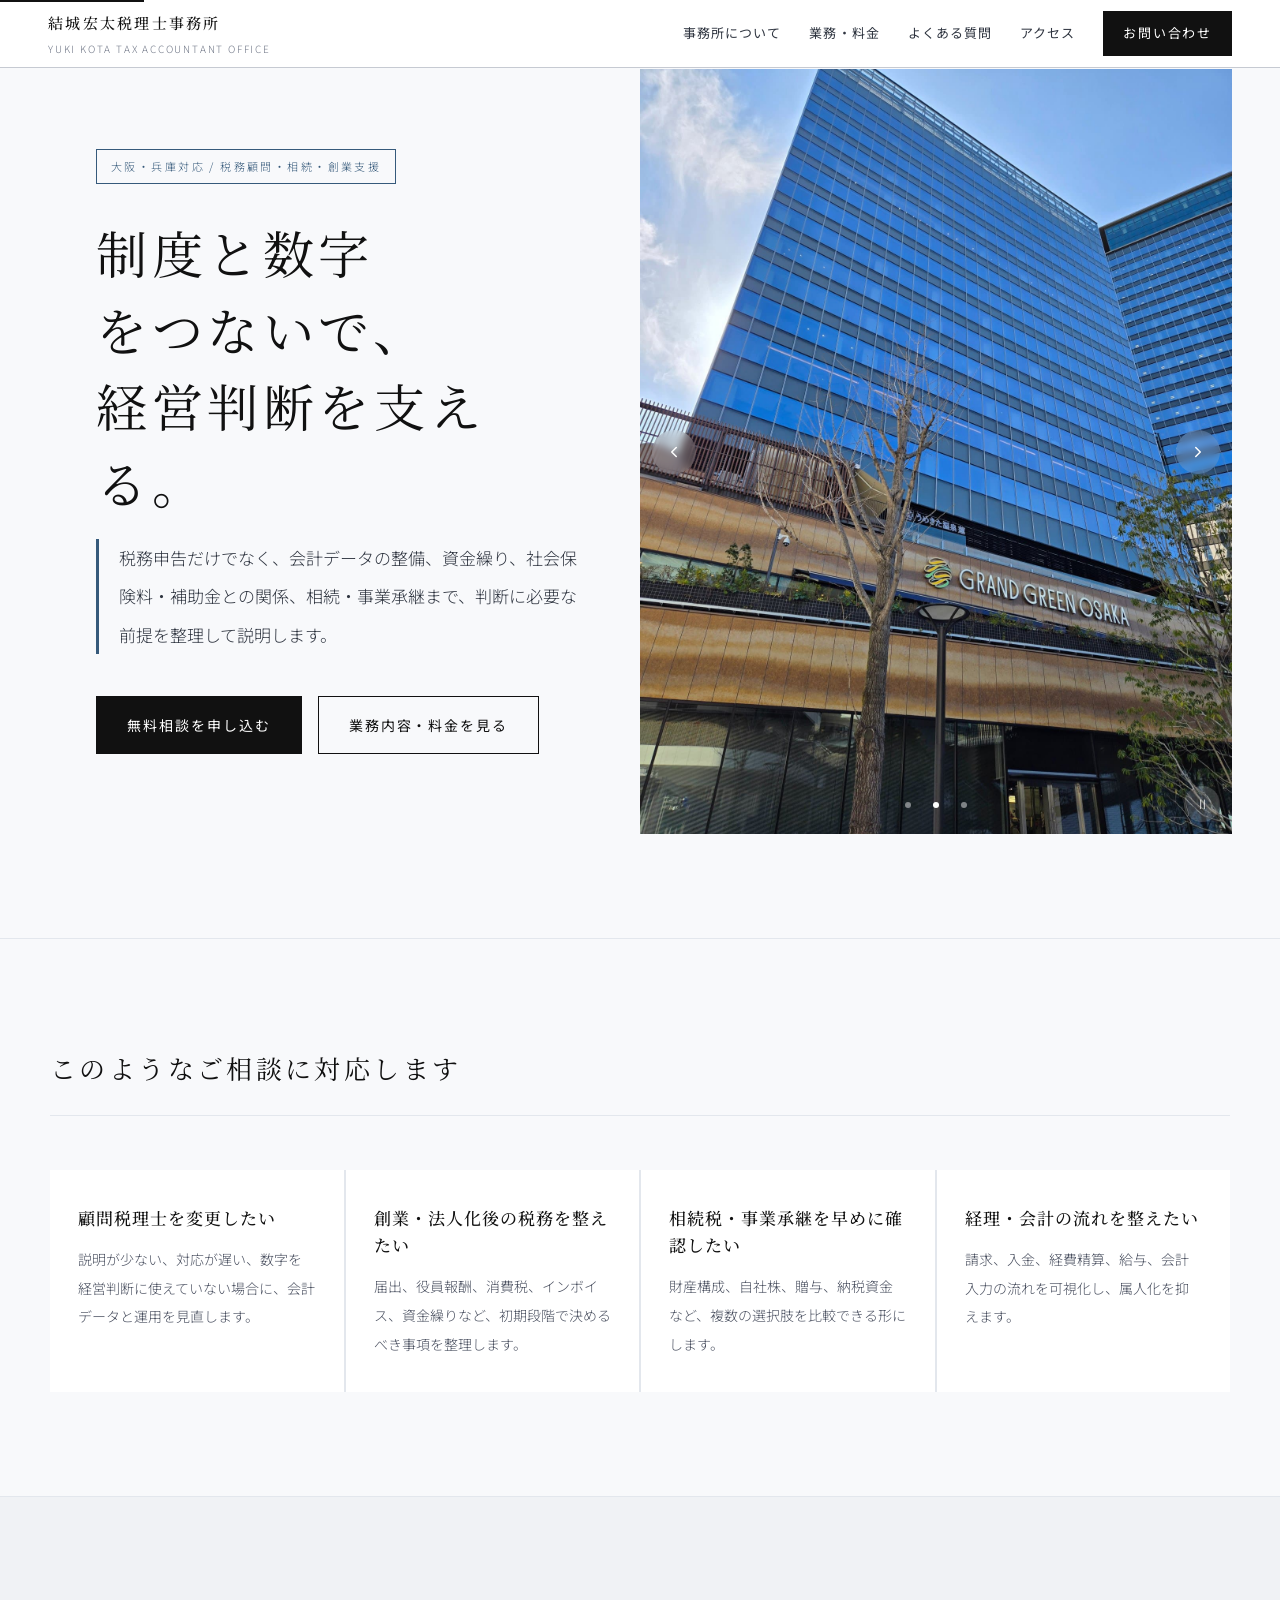
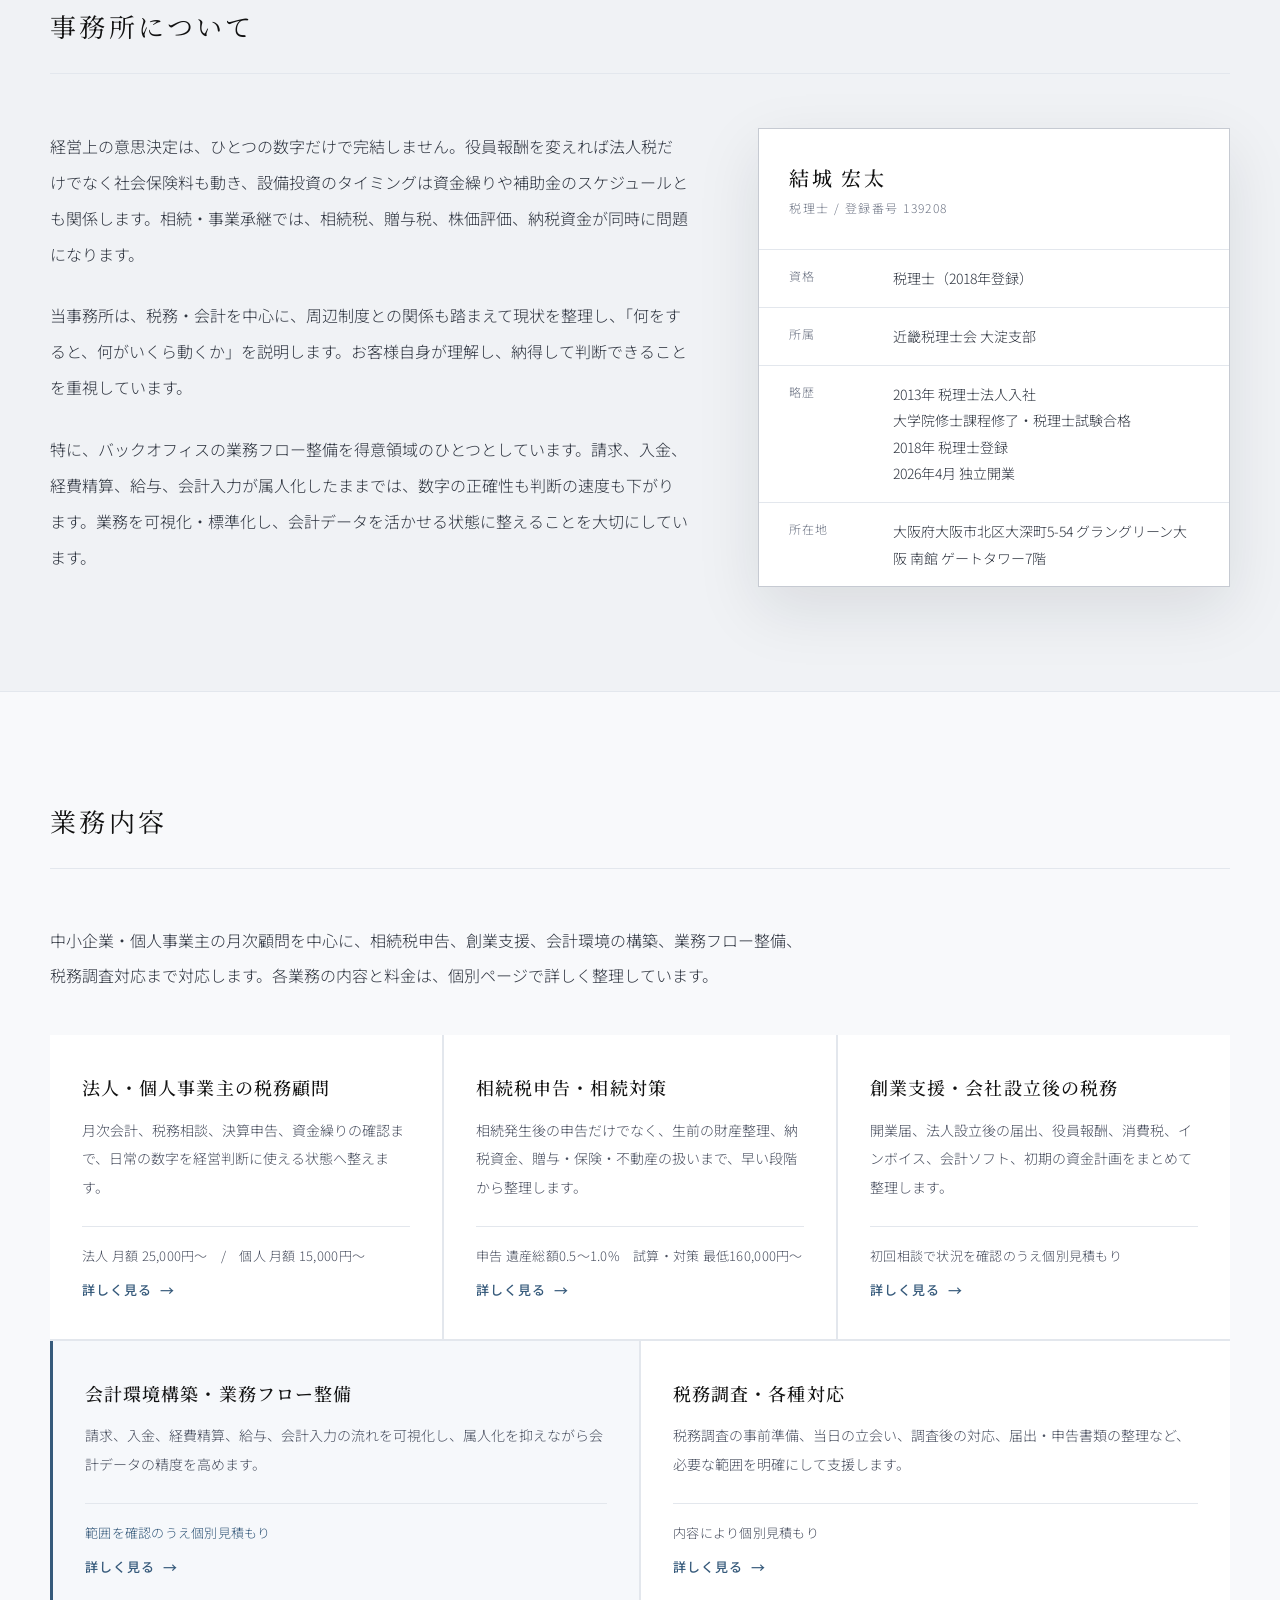
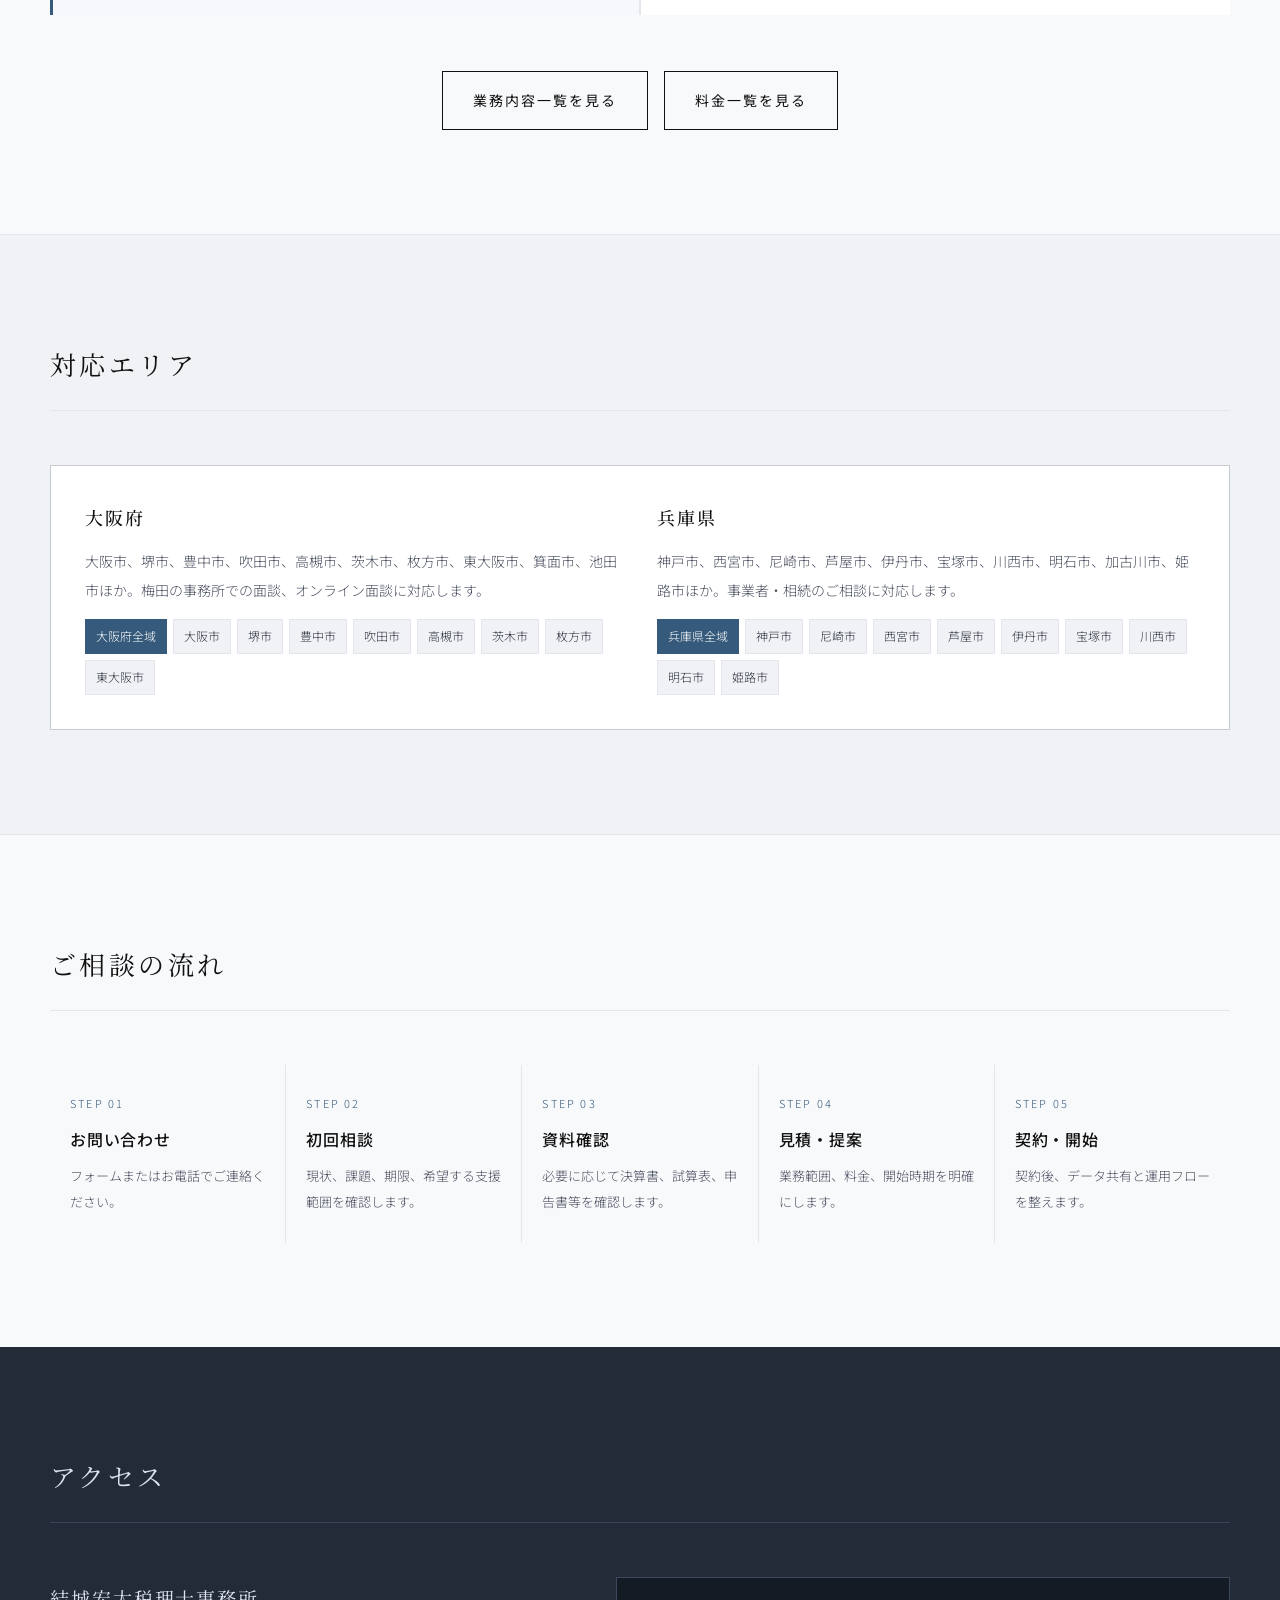
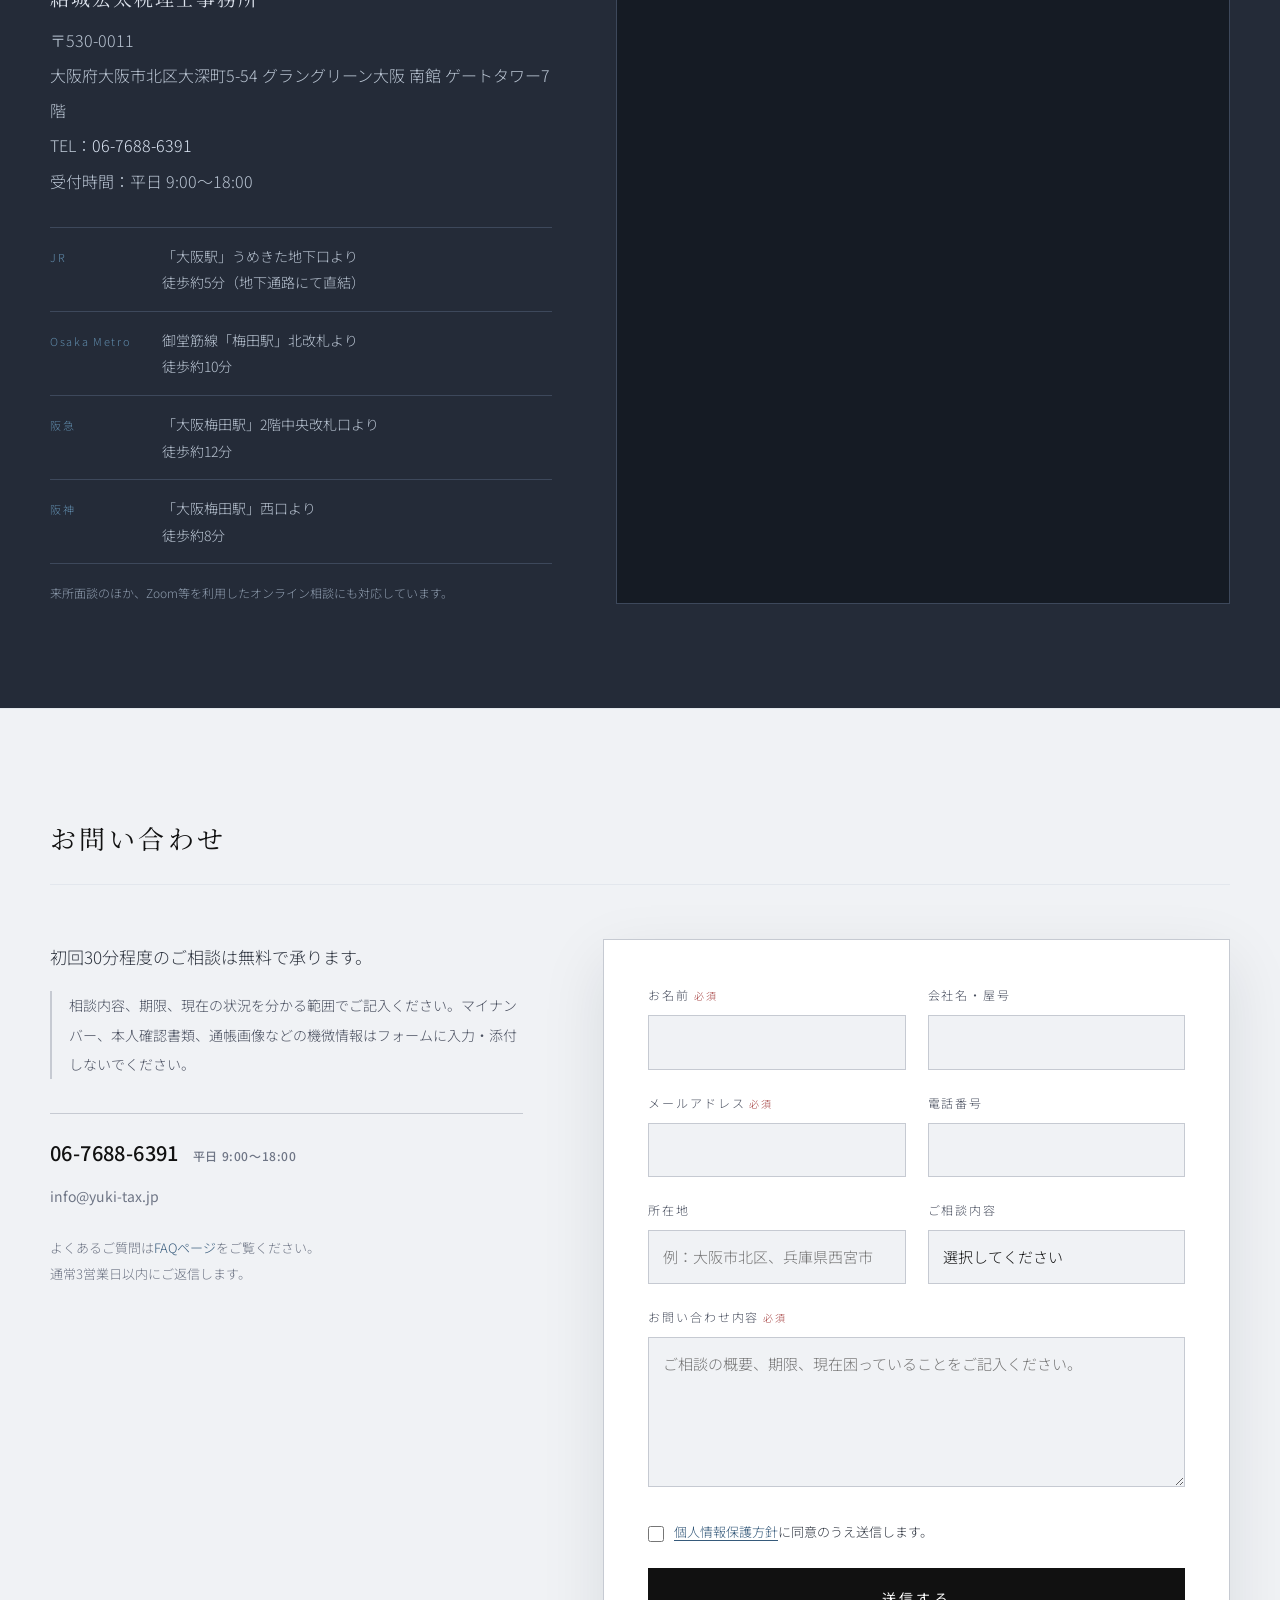
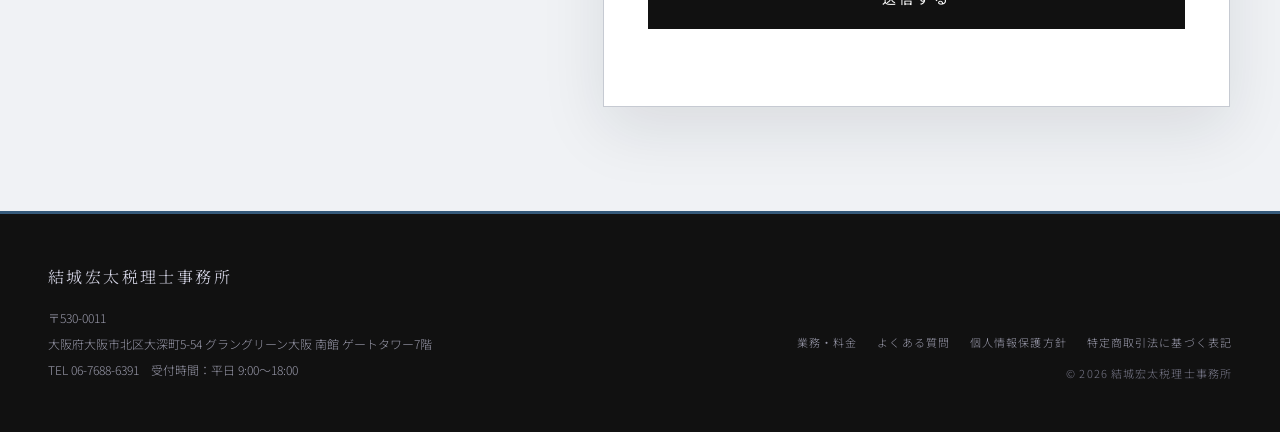
==== commit 1dd52ef9: "Add files via upload" ====
--- a/index.html
+++ b/index.html
@@ -127,7 +127,7 @@
       <div class="services-grid reveal"><article class="service-card">
     <h3 class="service-name">法人・個人事業主の税務顧問</h3>
     <p class="service-desc">月次会計、税務相談、決算申告、資金繰りの確認まで、日常の数字を経営判断に使える状態へ整えます。</p>
-    <div class="service-foot"><span class="service-price">法人 月額 35,000円〜　/　個人 月額 20,000円〜</span><a class="text-link" href="tax-advisory.html">詳しく見る</a></div>
+    <div class="service-foot"><span class="service-price">法人 月額 25,000円〜　/　個人 月額 15,000円〜</span><a class="text-link" href="tax-advisory.html">詳しく見る</a></div>
   </article>
 <article class="service-card">
     <h3 class="service-name">相続税申告・相続対策</h3>
@@ -197,6 +197,10 @@
         <div>
           <p class="contact-lead">初回30分程度のご相談は無料で承ります。</p>
           <div class="contact-conditions"><p>相談内容、期限、現在の状況を分かる範囲でご記入ください。マイナンバー、本人確認書類、通帳画像などの機微情報はフォームに入力・添付しないでください。</p></div>
+          <div class="contact-direct-info">
+            <p class="contact-direct-tel"><a href="tel:+81676886391">06-7688-6391</a><span>平日 9:00〜18:00</span></p>
+            <p class="contact-direct-mail"><a href="mailto:info@yuki-tax.jp">info@yuki-tax.jp</a></p>
+          </div>
           <p class="contact-sub-note">よくあるご質問は<a href="faq.html">FAQページ</a>をご覧ください。<br>通常3営業日以内にご返信します。</p>
           
         </div>
--- a/assets/css/style.css
+++ b/assets/css/style.css
@@ -1 +1 @@
-*,*::before,*::after{box-sizing:border-box;margin:0;padding:0}:root{--ink:#111;--ink-mid:#2f3540;--ink-light:#4a5060;--ink-muted:#6e7585;--paper:#f8f9fb;--paper-warm:#f0f2f5;--paper-strong:#fff;--paper-dark:#242b38;--rule:#c6cad2;--rule-light:#e3e7ed;--accent:#365a7b;--accent-light:#5f8aaa;--danger:#a43f3f;--shadow:0 22px 60px rgba(20,31,43,.10);--ff-serif:'Noto Serif JP','Yu Mincho','游明朝',serif;--ff-sans:'Noto Sans JP','Hiragino Sans','Yu Gothic',sans-serif;--header-h:68px}html{scroll-behavior:smooth;scroll-padding-top:86px}@media(prefers-reduced-motion:reduce){html{scroll-behavior:auto}*,*::before,*::after{animation-duration:.01ms!important;transition-duration:.01ms!important;scroll-behavior:auto!important}}body{background:var(--paper);color:var(--ink);font-family:var(--ff-sans);font-size:16px;font-weight:300;line-height:1.9;-webkit-font-smoothing:antialiased}a{color:inherit}img{max-width:100%;height:auto;display:block}button,input,textarea,select{font:inherit}.skip-link{position:absolute;top:-48px;left:0;background:var(--ink);color:#fff;padding:10px 16px;z-index:1000;text-decoration:none}.skip-link:focus{top:0}:focus-visible{outline:2px solid var(--accent);outline-offset:3px}.site-header{position:fixed;inset:0 0 auto 0;height:var(--header-h);z-index:100;background:rgba(255,255,255,.96);backdrop-filter:blur(8px);-webkit-backdrop-filter:blur(8px);border-bottom:1px solid var(--rule);display:flex;align-items:center;justify-content:space-between;padding:0 48px}.logo-wrap{text-decoration:none;display:flex;flex-direction:column;gap:2px}.logo-main{font-family:var(--ff-serif);font-size:15px;letter-spacing:.15em;color:var(--ink);font-weight:500}.logo-sub{font-size:10px;letter-spacing:.18em;color:var(--ink-muted)}.global-nav{display:flex;align-items:center;gap:28px}.global-nav a{font-size:13px;letter-spacing:.08em;color:var(--ink-mid);text-decoration:none;font-weight:400}.global-nav a:hover{color:var(--accent)}.nav-cta{background:var(--ink);color:#fff!important;padding:10px 20px;letter-spacing:.14em!important}.nav-cta:hover{background:var(--accent)!important}.hamburger{display:none;flex-direction:column;gap:6px;background:none;border:0;cursor:pointer;min-width:44px;min-height:44px;align-items:center;justify-content:center}.hamburger span{display:block;width:24px;height:1.5px;background:var(--ink);transition:transform .25s,opacity .25s}.hamburger.open span:nth-child(1){transform:translateY(7.5px) rotate(45deg)}.hamburger.open span:nth-child(2){opacity:0}.hamburger.open span:nth-child(3){transform:translateY(-7.5px) rotate(-45deg)}.mobile-nav{display:none;position:fixed;top:var(--header-h);left:0;right:0;z-index:99;background:#fff;border-bottom:2px solid var(--ink);flex-direction:column;max-height:calc(100vh - var(--header-h));overflow:auto}.mobile-nav.open{display:flex}.mobile-nav a{padding:17px 24px;text-decoration:none;border-bottom:1px solid var(--rule-light);font-size:15px;color:var(--ink-mid)}.mobile-nav .mobile-cta{background:var(--ink);color:#fff;text-align:center;letter-spacing:.12em}.hero{min-height:100vh;display:grid;grid-template-columns:1fr 1fr;padding-top:var(--header-h);background:var(--paper)}.hero-left{display:flex;flex-direction:column;justify-content:center;padding:80px 56px 80px 48px}.hero-badge{display:inline-block;align-self:flex-start;font-size:11px;letter-spacing:.22em;color:var(--accent);border:1px solid var(--accent);padding:6px 14px;margin-bottom:30px}.hero-title{font-family:var(--ff-serif);font-size:clamp(32px,4vw,56px);font-weight:400;letter-spacing:.09em;line-height:1.5;margin-bottom:18px;text-wrap:balance}.hero-sub{font-size:17px;line-height:2.25;color:var(--ink-mid);max-width:520px;border-left:3px solid var(--accent);padding-left:20px;margin-bottom:42px}.hero-actions,.center-actions{display:flex;gap:16px;flex-wrap:wrap}.center-actions{justify-content:center;margin-top:56px}.btn-primary,.btn-secondary{display:inline-flex;align-items:center;justify-content:center;min-height:44px;padding:15px 30px;text-decoration:none;font-size:14px;font-weight:400;letter-spacing:.14em;border:1px solid var(--ink);transition:background .25s,color .25s,border-color .25s}.btn-primary{background:var(--ink);color:#fff}.btn-primary:hover{background:var(--accent);border-color:var(--accent)}.btn-secondary{background:transparent;color:var(--ink)}.btn-secondary:hover,.btn-secondary.dark:hover{background:var(--ink);color:#fff}.btn-secondary.dark{color:var(--ink);border-color:var(--ink)}.btn-primary.full,.btn-secondary.full{width:100%;margin-top:12px}.hero-right{position:relative;overflow:hidden;min-height:520px;background:#111}.slideshow{height:100%;position:relative}.slide{position:absolute;inset:0;opacity:0;transition:opacity .7s ease}.slide.active{opacity:1}.slide img{width:100%;height:100%;object-fit:cover}.slide-btn{position:absolute;top:50%;transform:translateY(-50%);z-index:10;width:44px;height:44px;border-radius:50%;border:0;background:rgba(255,255,255,.16);backdrop-filter:blur(4px);cursor:pointer;display:flex;align-items:center;justify-content:center}.slide-btn:hover,.slide-pause:hover{background:rgba(255,255,255,.3)}.slide-btn svg{width:18px;height:18px;fill:none;stroke:#fff;stroke-width:2;stroke-linecap:round;stroke-linejoin:round}.slide-prev{left:12px}.slide-next{right:12px}.slide-pause{position:absolute;right:12px;bottom:12px;z-index:10;width:36px;height:36px;border-radius:50%;border:0;background:rgba(255,255,255,.16);color:#fff;cursor:pointer;font-size:13px}.slide-dots{position:absolute;left:50%;bottom:18px;transform:translateX(-50%);display:flex;gap:6px;z-index:10}.slide-dot{width:22px;height:22px;border:0;background:transparent;display:flex;align-items:center;justify-content:center;cursor:pointer}.slide-dot::after{content:'';width:6px;height:6px;border-radius:50%;background:rgba(255,255,255,.45)}.slide-dot.active::after{background:#fff}.photo-strip{display:grid;grid-template-columns:2fr 3fr 2fr;gap:3px;height:300px;background:var(--rule-light)}.strip-photo{position:relative;overflow:hidden}.strip-photo img{width:100%;height:100%;object-fit:cover;transition:transform .6s}.strip-photo:hover img{transform:scale(1.04)}.strip-caption{position:absolute;left:0;right:0;bottom:0;color:#fff;background:linear-gradient(transparent,rgba(0,0,0,.58));font-size:11px;letter-spacing:.15em;padding:22px 16px 12px}.section-inner{max-width:1180px;margin:0 auto}section{padding:104px 48px;border-top:1px solid var(--rule-light)}.section-light{background:var(--paper)}.section-warm{background:var(--paper-warm)}.section-dark{background:var(--paper-dark);color:#dde3ed;border-top:0}.section-header{display:flex;align-items:baseline;gap:18px;margin-bottom:54px;border-bottom:1px solid var(--rule-light);padding-bottom:22px}.section-dark .section-header{border-bottom-color:#3a4458}.section-num{font-size:11px;letter-spacing:.25em;color:var(--ink-muted);flex:0 0 auto}.section-dark .section-num{color:#8191a3}.section-title{font-family:var(--ff-serif);font-size:26px;letter-spacing:.13em;font-weight:400}.section-title-en{font-size:11px;letter-spacing:.28em;color:var(--ink-muted);margin-top:3px}.section-dark .section-title,.section-dark .section-title-en{color:#dde3ed}.lead-text{max-width:760px;color:var(--ink-mid);line-height:2.2;margin-bottom:42px}.needs-grid,.policy-grid,.case-grid{display:grid;gap:2px;background:var(--rule-light)}.services-grid{display:grid;grid-template-columns:repeat(6,1fr);gap:2px;background:var(--rule-light)}.services-grid>.service-card:nth-child(-n+3){grid-column:span 2}.services-grid>.service-card:nth-child(n+4){grid-column:span 3}.needs-grid{grid-template-columns:repeat(4,1fr)}.need-item,.policy-item,.case-item{background:var(--paper-strong);padding:34px 28px}.service-card{background:var(--paper-strong);padding:38px 32px 32px;display:flex;flex-direction:column}.service-card .service-name{font-family:var(--ff-serif);font-size:18px;font-weight:500;letter-spacing:.06em;line-height:1.6;margin-bottom:14px;color:var(--ink)}.service-card .service-desc{flex:1 0 auto;margin-bottom:24px}.service-card .service-foot{margin-top:auto;padding-top:18px;border-top:1px solid var(--rule-light);display:flex;flex-direction:column;gap:10px}.service-card .service-price{color:var(--ink-light);font-size:13px;letter-spacing:.02em;line-height:1.7}.service-card.highlight{background:#f6f8fb;border-left:3px solid var(--accent)}.service-card.highlight .service-price{color:var(--accent)}.need-item strong,.policy-item h3{display:block;font-family:var(--ff-serif);font-size:17px;font-weight:500;letter-spacing:.06em;line-height:1.6;margin-bottom:14px;color:var(--ink)}.need-item p,.policy-item p,.service-desc,.case-item{font-size:14px;color:var(--ink-light);line-height:2.05}.about-grid{display:grid;grid-template-columns:1.15fr .85fr;gap:70px;align-items:start}.about-text{color:var(--ink-mid);line-height:2.25}.about-text p+p{margin-top:1.6em}.profile-box{background:#fff;border:1px solid var(--rule);box-shadow:var(--shadow)}.profile-head{display:flex;align-items:center;gap:0;padding:30px 30px;border-bottom:1px solid var(--rule-light)}.profile-name{font-family:var(--ff-serif);font-size:20px;letter-spacing:.12em;font-weight:500}.profile-role{font-size:12px;color:var(--ink-muted);letter-spacing:.12em}.profile-row{display:flex;gap:18px;padding:15px 30px;border-bottom:1px solid var(--rule-light)}.profile-row:last-child{border-bottom:0}.profile-label{width:86px;flex:0 0 auto;color:var(--ink-muted);font-size:12px;letter-spacing:.08em}.profile-value{color:var(--ink-mid);font-size:14px;line-height:1.9}.policy-grid{grid-template-columns:repeat(3,1fr)}.text-link{display:inline-flex;align-items:center;gap:8px;color:var(--accent);font-size:13px;letter-spacing:.08em;text-decoration:none;font-weight:500;align-self:flex-start;border-bottom:1px solid transparent;padding-bottom:2px;transition:border-color .2s,gap .2s}.text-link::after{content:"→";font-size:14px;transition:transform .2s}.text-link:hover{border-bottom-color:var(--accent)}.text-link:hover::after{transform:translateX(3px)}.area-box{background:#fff;border:1px solid var(--rule);padding:34px;display:grid;grid-template-columns:1fr 1fr;gap:34px}.area-box h3{font-family:var(--ff-serif);font-size:18px;letter-spacing:.1em;font-weight:500;margin-bottom:12px}.area-box p{color:var(--ink-light);font-size:14px;line-height:2.1}.area-tags{display:flex;flex-wrap:wrap;gap:6px;margin-top:14px}.area-tag{font-size:12px;color:var(--ink-mid);background:var(--paper-warm);border:1px solid var(--rule-light);padding:5px 10px}.area-tag.primary{background:var(--accent);color:#fff;border-color:var(--accent)}.flow-grid{display:grid;grid-template-columns:repeat(5,1fr);gap:1px;background:var(--rule-light)}.flow-item{background:var(--paper);padding:28px 20px}.flow-step{display:block;color:var(--accent);font-size:11px;letter-spacing:.2em;margin-bottom:10px}.flow-title{font-weight:500;margin-bottom:8px;letter-spacing:.05em}.flow-desc{font-size:13px;color:var(--ink-light);line-height:2}.access-grid{display:grid;grid-template-columns:.9fr 1.1fr;gap:64px;align-items:stretch}.access-address{font-style:normal;color:#b9c4d2;line-height:2.2;margin-bottom:28px}.access-address strong{display:block;color:#dde3ed;font-family:var(--ff-serif);font-size:19px;letter-spacing:.1em;font-weight:400;margin-bottom:4px}.access-address a{color:#dce6f4;text-decoration:none}.access-route{display:flex;gap:16px;align-items:baseline;padding:15px 0;border-bottom:1px solid #3d485b}.access-route:first-child{border-top:1px solid #3d485b}.route-line{width:96px;flex:0 0 auto;color:var(--accent-light);font-size:11px;letter-spacing:.15em}.route-desc{color:#b9c4d2;font-size:14px;line-height:1.9}.route-note{color:#8f9daf;font-size:12px;line-height:1.8;margin-top:18px}.access-map{border:1px solid #3d485b;overflow:hidden;background:#151b24;display:flex;flex-direction:column}.access-map iframe{display:block;width:100%;flex:1;min-height:320px;filter:grayscale(15%) brightness(.92);border:0}.faq-list{max-width:900px}.faq-item{border-bottom:1px solid var(--rule-light)}.faq-item:first-child{border-top:1px solid var(--rule-light)}.faq-q{display:flex;justify-content:space-between;gap:18px;align-items:center;padding:22px 0;cursor:pointer;list-style:none}.faq-q::-webkit-details-marker{display:none}.faq-q-main{display:flex;gap:8px;align-items:baseline}.faq-q-prefix{color:var(--accent);font-size:11px;letter-spacing:.17em;font-weight:500}.faq-q-text{color:var(--ink);font-size:15px;font-weight:500;line-height:1.7}.faq-icon{position:relative;width:20px;height:20px;flex:0 0 auto}.faq-icon::before,.faq-icon::after{content:'';position:absolute;top:50%;left:50%;transform:translate(-50%,-50%);background:var(--ink-light);border-radius:2px}.faq-icon::before{width:13px;height:1.5px}.faq-icon::after{width:1.5px;height:13px;transition:opacity .25s,transform .25s}details[open] .faq-icon::after{opacity:0;transform:translate(-50%,-50%) rotate(90deg)}.faq-a{color:var(--ink-mid);font-size:14px;line-height:2.25;padding:0 0 24px 24px;border-left:2px solid var(--rule);margin-left:2px}.contact-grid{display:grid;grid-template-columns:.86fr 1.14fr;gap:clamp(42px,7vw,80px);align-items:start}.contact-lead{color:var(--ink-mid);font-size:17px;line-height:2.1;margin-bottom:16px}.contact-conditions{color:var(--ink-light);font-size:14px;line-height:2.1;padding-left:17px;border-left:2px solid var(--rule);margin-bottom:34px}.contact-sub-note{font-size:13px;color:var(--ink-muted);line-height:2;margin-top:24px}.contact-sub-note a{color:var(--accent);text-decoration:none;border-bottom:1px solid transparent;transition:border-color .2s}.contact-sub-note a:hover{border-bottom-color:var(--accent)}.contact-direct{padding-top:28px;border-top:1px solid var(--rule)}.contact-direct-label{color:var(--ink-muted);font-size:11px;letter-spacing:.18em;margin-bottom:10px}.contact-direct-label.mt{margin-top:18px}.contact-direct-tel{display:inline-block;color:var(--ink);text-decoration:none;font-size:20px;font-weight:500}.contact-direct-mail{display:inline-block;color:var(--ink);text-decoration:none;font-size:16px;font-weight:400}.contact-direct-tel:hover,.contact-direct-mail:hover{color:var(--accent)}.contact-small{color:var(--ink-muted);font-size:12px;margin-top:6px}.contact-form{background:#fff;border:1px solid var(--rule);padding:clamp(30px,5vw,44px);box-shadow:var(--shadow)}.form-grid{display:grid;grid-template-columns:1fr 1fr;gap:22px}.form-row.full{grid-column:1/-1}.form-label{display:block;color:var(--ink-light);font-size:12px;letter-spacing:.16em;margin-bottom:8px}.form-label span{color:var(--danger);font-size:10px;margin-left:4px}.form-input,.form-textarea,.form-select{width:100%;border:1px solid var(--rule);background:var(--paper-warm);color:var(--ink);padding:12px 14px;border-radius:0;outline:0;font-size:15px;font-weight:300;-webkit-appearance:none;appearance:none}.form-input:focus,.form-textarea:focus,.form-select:focus{border-color:var(--accent);background:#fff}.form-input[aria-invalid=true],.form-textarea[aria-invalid=true],.form-select[aria-invalid=true]{border-color:var(--danger)}.form-textarea{min-height:150px;resize:vertical;line-height:1.8}.consent-row{display:flex;gap:10px;align-items:flex-start;margin:24px 0}.consent-row input{width:16px;height:16px;margin-top:6px;accent-color:var(--accent)}.consent-label{font-size:13px;color:var(--ink-mid);line-height:1.9}.consent-label a{color:var(--accent);text-underline-offset:3px}.form-submit{width:100%;border:0;background:var(--ink);color:#fff;padding:17px;font-size:14px;font-weight:400;letter-spacing:.22em;cursor:pointer}.form-submit:hover{background:var(--accent)}.form-submit:disabled{opacity:.5;cursor:not-allowed}.form-status{margin-top:14px;font-size:13px;color:var(--accent);min-height:1.5em}.form-status.error{color:var(--danger)}.hp{position:absolute!important;left:-9999px!important}.page-hero{padding-top:calc(var(--header-h) + 84px);padding-bottom:76px;background:linear-gradient(135deg,var(--paper-warm),var(--paper));border-top:0}.page-kicker{font-size:11px;color:var(--accent);letter-spacing:.28em;margin-bottom:18px}.page-hero h1{font-family:var(--ff-serif);font-size:clamp(30px,4vw,48px);font-weight:400;letter-spacing:.1em;line-height:1.5;margin-bottom:18px}.page-hero p:not(.page-kicker){max-width:780px;color:var(--ink-mid);font-size:17px;line-height:2.2}.two-col{display:grid;grid-template-columns:minmax(0,1fr) 320px;gap:56px;align-items:start}.main-col .section-header{margin-top:58px}.main-col .section-header:first-child{margin-top:0}.check-list{display:grid;gap:12px;list-style:none}.check-list li{background:#fff;border:1px solid var(--rule-light);padding:16px 18px;color:var(--ink-mid);line-height:1.9}.check-list li::before{content:'✓';color:var(--accent);font-weight:600;margin-right:10px}.case-grid{grid-template-columns:repeat(2,1fr)}.case-item{color:var(--ink-mid)}.note-box{background:#fff;border:1px solid var(--rule);padding:26px 28px}.note-box p{color:var(--ink-light);font-size:14px;line-height:2.1}.note-box p+p{margin-top:1em}.side-col{position:sticky;top:calc(var(--header-h) + 24px)}.side-card{background:#fff;border:1px solid var(--rule);padding:28px;margin-bottom:18px;box-shadow:0 14px 36px rgba(20,31,43,.06)}.side-card.subtle{box-shadow:none;background:var(--paper-warm)}.side-card h2,.side-card h3{font-family:var(--ff-serif);font-weight:500;letter-spacing:.08em;line-height:1.6;margin-bottom:12px}.side-card p{font-size:14px;color:var(--ink-light);line-height:2}.fee-table-wrap{overflow-x:auto;background:#fff;border:1px solid var(--rule)}.fee-table{width:100%;border-collapse:collapse;min-width:720px}.fee-table th,.fee-table td{text-align:left;vertical-align:top;border-bottom:1px solid var(--rule-light);padding:18px 16px;font-size:14px;line-height:2}.fee-table th{font-weight:500;color:var(--ink);background:#f4f6f9}.fee-table thead th{font-size:12px;letter-spacing:.12em;color:var(--ink-muted)}.fee-table a{color:var(--accent);text-decoration:none}.table-note{color:var(--ink-light);font-size:13px;line-height:2;margin-top:18px}.table-note a{color:var(--accent)}.cta-band{background:var(--paper-dark);color:#dde3ed;border-top:0}.cta-inner{display:flex;align-items:center;justify-content:space-between;gap:32px}.cta-inner h2{font-family:var(--ff-serif);font-weight:400;letter-spacing:.1em;font-size:24px;margin-bottom:8px}.cta-inner p{color:#b9c4d2;line-height:2}.legal-main{padding-top:var(--header-h)}.legal-wrap{max-width:920px;margin:0 auto;background:#fff;border:1px solid var(--rule);padding:clamp(30px,5vw,58px)}.legal-wrap h1{font-family:var(--ff-serif);font-size:clamp(26px,4vw,36px);letter-spacing:.12em;font-weight:400;margin-bottom:22px}.legal-wrap h2{font-family:var(--ff-serif);font-size:19px;letter-spacing:.08em;font-weight:400;margin-top:34px;margin-bottom:10px;border-top:1px solid var(--rule);padding-top:24px}.legal-wrap p,.legal-wrap li{font-size:15px;color:var(--ink-mid);line-height:2}.legal-wrap ul{padding-left:1.4em}.legal-wrap a,.back-link{color:var(--accent)}.back-link{display:inline-block;margin-bottom:24px;text-decoration:none;font-size:13px}.note{font-size:14px;color:var(--ink-light);margin-bottom:24px}.date{margin-top:32px;color:var(--ink-muted)!important;font-size:13px!important}.legal-table{width:100%;border-collapse:collapse;border-top:1px solid var(--rule)}.legal-table th,.legal-table td{border-bottom:1px solid var(--rule);text-align:left;vertical-align:top;padding:16px 14px;font-size:14px;line-height:2}.legal-table th{width:30%;background:#f3f5f8;font-weight:400;color:var(--ink)}.site-footer{background:var(--ink);color:#99a;padding:48px;display:grid;grid-template-columns:1fr auto;gap:32px;align-items:end;border-top:3px solid var(--accent)}.footer-name{font-family:var(--ff-serif);font-size:16px;color:#dde;letter-spacing:.15em;margin-bottom:12px}.footer-address{font-style:normal;font-size:12px;line-height:2.2;color:#99a}.footer-address a{color:#99a;text-decoration:none}.footer-address a:hover{color:#ccd}.footer-right{display:flex;flex-direction:column;align-items:flex-end;gap:10px}.footer-links{display:flex;gap:20px;flex-wrap:wrap;justify-content:flex-end}.footer-links a{font-size:11px;color:#99a;text-decoration:none;letter-spacing:.1em}.footer-links a:hover{color:#ccd}.footer-copy{font-size:11px;color:#778;letter-spacing:.1em}.sticky-cta{display:none;position:fixed;bottom:0;left:0;right:0;z-index:90;background:rgba(255,255,255,.98);backdrop-filter:blur(8px);border-top:1px solid var(--rule);padding:10px 16px;gap:10px}.sticky-cta a{flex:1;text-align:center;text-decoration:none;min-height:44px;display:flex;align-items:center;justify-content:center;font-size:13px;letter-spacing:.08em}.sticky-tel{background:var(--paper-warm);color:var(--ink);border:1px solid var(--rule)}.sticky-form{background:var(--ink);color:#fff}.to-top{display:none;position:fixed;right:24px;bottom:24px;z-index:90;width:44px;height:44px;border-radius:50%;border:0;background:var(--ink);cursor:pointer;align-items:center;justify-content:center;opacity:.88}.to-top.visible{display:flex}.to-top:hover{background:var(--accent);opacity:1}.to-top svg{width:18px;height:18px;fill:none;stroke:#fff;stroke-width:2;stroke-linecap:round;stroke-linejoin:round}@keyframes fadeInUp{from{opacity:0;transform:translateY(20px)}to{opacity:1;transform:translateY(0)}}.hero-left>*{opacity:0;animation:fadeInUp .8s ease forwards}.hero-badge{animation-delay:.1s}.hero-title{animation-delay:.2s}.hero-kicker{animation-delay:.3s}.hero-sub{animation-delay:.4s}.hero-actions{animation-delay:.5s}.reveal{opacity:0;transform:translateY(16px);transition:opacity .7s ease,transform .7s ease}.reveal.visible{opacity:1;transform:translateY(0)}@media(max-width:1080px){.global-nav{gap:18px}.needs-grid,.flow-grid{grid-template-columns:repeat(2,1fr)}.policy-grid{grid-template-columns:repeat(2,1fr)}.services-grid{grid-template-columns:repeat(2,1fr)}.services-grid>.service-card:nth-child(-n+3),.services-grid>.service-card:nth-child(n+4){grid-column:auto}.services-grid>.service-card:nth-child(5){grid-column:1 / -1}.two-col{grid-template-columns:1fr}.side-col{position:static;display:grid;grid-template-columns:1fr 1fr;gap:18px}.side-card{margin-bottom:0}}@media(max-width:900px){.site-header{padding:0 20px}.global-nav{display:none}.hamburger{display:flex}.hero{grid-template-columns:1fr;min-height:auto}.hero-left{padding:52px 24px}.hero-right{height:280px;min-height:280px}section{padding:72px 24px 96px}.page-subnav{padding:0 20px}.about-grid,.access-grid,.contact-grid,.area-box{grid-template-columns:1fr;gap:44px}.form-grid{grid-template-columns:1fr}.policy-grid,.needs-grid,.flow-grid,.case-grid{grid-template-columns:1fr}.services-grid{grid-template-columns:1fr}.services-grid>.service-card:nth-child(n){grid-column:auto}.footer-right{align-items:flex-start}.site-footer{grid-template-columns:1fr;padding:40px 24px 98px}.sticky-cta{display:flex}.to-top{bottom:82px}.cta-inner{flex-direction:column;align-items:flex-start}.side-col{display:block}.side-card{margin-bottom:18px}.page-hero{padding:calc(var(--header-h) + 54px) 24px 58px}}@media(max-width:620px){.hero-actions,.center-actions{flex-direction:column}.hero-actions a,.center-actions a{width:100%}.hero-title{font-size:26px;letter-spacing:.05em;line-height:1.6}.section-title{font-size:22px}.profile-row{flex-direction:column;gap:4px}.profile-label{width:auto}.legal-table th,.legal-table td{display:block;width:100%}.legal-table th{border-bottom:0;padding-bottom:8px}.legal-table td{padding-top:8px}.contact-direct-tel{font-size:18px}.logo-main{font-size:14px}.logo-sub{display:none}}@media print{.site-header,.mobile-nav,.sticky-cta,.to-top,.hero-actions,.contact-form,.access-map,.slide-btn,.slide-dots,.slide-pause{display:none!important}body{background:#fff;color:#000}.hero,.page-hero,section{padding:24px 0;border-top:1px solid #ddd}.section-inner{max-width:none}.site-footer{background:#fff;color:#000;border-top:1px solid #000}.footer-address,.footer-links a,.footer-copy{color:#000}}+*,*::before,*::after{box-sizing:border-box;margin:0;padding:0}:root{--ink:#111;--ink-mid:#2f3540;--ink-light:#4a5060;--ink-muted:#6e7585;--paper:#f8f9fb;--paper-warm:#f0f2f5;--paper-strong:#fff;--paper-dark:#242b38;--rule:#c6cad2;--rule-light:#e3e7ed;--accent:#365a7b;--accent-light:#5f8aaa;--danger:#a43f3f;--shadow:0 22px 60px rgba(20,31,43,.10);--ff-serif:'Noto Serif JP','Yu Mincho','游明朝',serif;--ff-sans:'Noto Sans JP','Hiragino Sans','Yu Gothic',sans-serif;--header-h:68px}html{scroll-behavior:smooth;scroll-padding-top:86px}@media(prefers-reduced-motion:reduce){html{scroll-behavior:auto}*,*::before,*::after{animation-duration:.01ms!important;transition-duration:.01ms!important;scroll-behavior:auto!important}}body{background:var(--paper);color:var(--ink);font-family:var(--ff-sans);font-size:16px;font-weight:300;line-height:1.9;-webkit-font-smoothing:antialiased}a{color:inherit}img{max-width:100%;height:auto;display:block}button,input,textarea,select{font:inherit}.skip-link{position:absolute;top:-48px;left:0;background:var(--ink);color:#fff;padding:10px 16px;z-index:1000;text-decoration:none}.skip-link:focus{top:0}:focus-visible{outline:2px solid var(--accent);outline-offset:3px}.site-header{position:fixed;inset:0 0 auto 0;height:var(--header-h);z-index:100;background:rgba(255,255,255,.96);backdrop-filter:blur(8px);-webkit-backdrop-filter:blur(8px);border-bottom:1px solid var(--rule);display:flex;align-items:center;justify-content:space-between;padding:0 48px}.logo-wrap{text-decoration:none;display:flex;flex-direction:column;gap:2px}.logo-main{font-family:var(--ff-serif);font-size:15px;letter-spacing:.15em;color:var(--ink);font-weight:500}.logo-sub{font-size:10px;letter-spacing:.18em;color:var(--ink-muted)}.global-nav{display:flex;align-items:center;gap:28px}.global-nav a{font-size:13px;letter-spacing:.08em;color:var(--ink-mid);text-decoration:none;font-weight:400}.global-nav a:hover{color:var(--accent)}.nav-cta{background:var(--ink);color:#fff!important;padding:10px 20px;letter-spacing:.14em!important}.nav-cta:hover{background:var(--accent)!important}.hamburger{display:none;flex-direction:column;gap:6px;background:none;border:0;cursor:pointer;min-width:44px;min-height:44px;align-items:center;justify-content:center}.hamburger span{display:block;width:24px;height:1.5px;background:var(--ink);transition:transform .25s,opacity .25s}.hamburger.open span:nth-child(1){transform:translateY(7.5px) rotate(45deg)}.hamburger.open span:nth-child(2){opacity:0}.hamburger.open span:nth-child(3){transform:translateY(-7.5px) rotate(-45deg)}.mobile-nav{display:none;position:fixed;top:var(--header-h);left:0;right:0;z-index:99;background:#fff;border-bottom:2px solid var(--ink);flex-direction:column;max-height:calc(100vh - var(--header-h));overflow:auto}.mobile-nav.open{display:flex}.mobile-nav a{padding:17px 24px;text-decoration:none;border-bottom:1px solid var(--rule-light);font-size:15px;color:var(--ink-mid)}.mobile-nav .mobile-cta{background:var(--ink);color:#fff;text-align:center;letter-spacing:.12em}.hero{min-height:100vh;display:grid;grid-template-columns:1fr 1fr;padding-top:var(--header-h);background:var(--paper)}.hero-left{display:flex;flex-direction:column;justify-content:center;padding:80px 56px 80px 48px}.hero-badge{display:inline-block;align-self:flex-start;font-size:11px;letter-spacing:.22em;color:var(--accent);border:1px solid var(--accent);padding:6px 14px;margin-bottom:30px}.hero-title{font-family:var(--ff-serif);font-size:clamp(32px,4vw,56px);font-weight:400;letter-spacing:.09em;line-height:1.5;margin-bottom:18px;text-wrap:balance}.hero-sub{font-size:17px;line-height:2.25;color:var(--ink-mid);max-width:520px;border-left:3px solid var(--accent);padding-left:20px;margin-bottom:42px}.hero-actions,.center-actions{display:flex;gap:16px;flex-wrap:wrap}.center-actions{justify-content:center;margin-top:56px}.btn-primary,.btn-secondary{display:inline-flex;align-items:center;justify-content:center;min-height:44px;padding:15px 30px;text-decoration:none;font-size:14px;font-weight:400;letter-spacing:.14em;border:1px solid var(--ink);transition:background .25s,color .25s,border-color .25s}.btn-primary{background:var(--ink);color:#fff}.btn-primary:hover{background:var(--accent);border-color:var(--accent)}.btn-secondary{background:transparent;color:var(--ink)}.btn-secondary:hover,.btn-secondary.dark:hover{background:var(--ink);color:#fff}.btn-secondary.dark{color:var(--ink);border-color:var(--ink)}.btn-primary.full,.btn-secondary.full{width:100%;margin-top:12px}.hero-right{position:relative;overflow:hidden;min-height:520px;background:#111}.slideshow{height:100%;position:relative}.slide{position:absolute;inset:0;opacity:0;transition:opacity .7s ease}.slide.active{opacity:1}.slide img{width:100%;height:100%;object-fit:cover}.slide-btn{position:absolute;top:50%;transform:translateY(-50%);z-index:10;width:44px;height:44px;border-radius:50%;border:0;background:rgba(255,255,255,.16);backdrop-filter:blur(4px);cursor:pointer;display:flex;align-items:center;justify-content:center}.slide-btn:hover,.slide-pause:hover{background:rgba(255,255,255,.3)}.slide-btn svg{width:18px;height:18px;fill:none;stroke:#fff;stroke-width:2;stroke-linecap:round;stroke-linejoin:round}.slide-prev{left:12px}.slide-next{right:12px}.slide-pause{position:absolute;right:12px;bottom:12px;z-index:10;width:36px;height:36px;border-radius:50%;border:0;background:rgba(255,255,255,.16);color:#fff;cursor:pointer;font-size:13px}.slide-dots{position:absolute;left:50%;bottom:18px;transform:translateX(-50%);display:flex;gap:6px;z-index:10}.slide-dot{width:22px;height:22px;border:0;background:transparent;display:flex;align-items:center;justify-content:center;cursor:pointer}.slide-dot::after{content:'';width:6px;height:6px;border-radius:50%;background:rgba(255,255,255,.45)}.slide-dot.active::after{background:#fff}.photo-strip{display:grid;grid-template-columns:2fr 3fr 2fr;gap:3px;height:300px;background:var(--rule-light)}.strip-photo{position:relative;overflow:hidden}.strip-photo img{width:100%;height:100%;object-fit:cover;transition:transform .6s}.strip-photo:hover img{transform:scale(1.04)}.strip-caption{position:absolute;left:0;right:0;bottom:0;color:#fff;background:linear-gradient(transparent,rgba(0,0,0,.58));font-size:11px;letter-spacing:.15em;padding:22px 16px 12px}.section-inner{max-width:1180px;margin:0 auto}section{padding:104px 48px;border-top:1px solid var(--rule-light)}.section-light{background:var(--paper)}.section-warm{background:var(--paper-warm)}.section-dark{background:var(--paper-dark);color:#dde3ed;border-top:0}.section-header{display:flex;align-items:baseline;gap:18px;margin-bottom:54px;border-bottom:1px solid var(--rule-light);padding-bottom:22px}.section-dark .section-header{border-bottom-color:#3a4458}.section-num{font-size:11px;letter-spacing:.25em;color:var(--ink-muted);flex:0 0 auto}.section-dark .section-num{color:#8191a3}.section-title{font-family:var(--ff-serif);font-size:26px;letter-spacing:.13em;font-weight:400}.section-title-en{font-size:11px;letter-spacing:.28em;color:var(--ink-muted);margin-top:3px}.section-dark .section-title,.section-dark .section-title-en{color:#dde3ed}.lead-text{max-width:760px;color:var(--ink-mid);line-height:2.2;margin-bottom:42px}.needs-grid,.policy-grid,.case-grid{display:grid;gap:2px;background:var(--rule-light)}.services-grid{display:grid;grid-template-columns:repeat(6,1fr);gap:2px;background:var(--rule-light)}.services-grid>.service-card:nth-child(-n+3){grid-column:span 2}.services-grid>.service-card:nth-child(n+4){grid-column:span 3}.needs-grid{grid-template-columns:repeat(4,1fr)}.need-item,.policy-item,.case-item{background:var(--paper-strong);padding:34px 28px}.service-card{background:var(--paper-strong);padding:38px 32px 32px;display:flex;flex-direction:column}.service-card .service-name{font-family:var(--ff-serif);font-size:18px;font-weight:500;letter-spacing:.06em;line-height:1.6;margin-bottom:14px;color:var(--ink)}.service-card .service-desc{flex:1 0 auto;margin-bottom:24px}.service-card .service-foot{margin-top:auto;padding-top:18px;border-top:1px solid var(--rule-light);display:flex;flex-direction:column;gap:10px}.service-card .service-price{color:var(--ink-light);font-size:13px;letter-spacing:.02em;line-height:1.7}.service-card.highlight{background:#f6f8fb;border-left:3px solid var(--accent)}.service-card.highlight .service-price{color:var(--accent)}.need-item strong,.policy-item h3{display:block;font-family:var(--ff-serif);font-size:17px;font-weight:500;letter-spacing:.06em;line-height:1.6;margin-bottom:14px;color:var(--ink)}.need-item p,.policy-item p,.service-desc,.case-item{font-size:14px;color:var(--ink-light);line-height:2.05}.about-grid{display:grid;grid-template-columns:1.15fr .85fr;gap:70px;align-items:start}.about-text{color:var(--ink-mid);line-height:2.25}.about-text p+p{margin-top:1.6em}.profile-box{background:#fff;border:1px solid var(--rule);box-shadow:var(--shadow)}.profile-head{display:flex;align-items:center;gap:0;padding:30px 30px;border-bottom:1px solid var(--rule-light)}.profile-name{font-family:var(--ff-serif);font-size:20px;letter-spacing:.12em;font-weight:500}.profile-role{font-size:12px;color:var(--ink-muted);letter-spacing:.12em}.profile-row{display:flex;gap:18px;padding:15px 30px;border-bottom:1px solid var(--rule-light)}.profile-row:last-child{border-bottom:0}.profile-label{width:86px;flex:0 0 auto;color:var(--ink-muted);font-size:12px;letter-spacing:.08em}.profile-value{color:var(--ink-mid);font-size:14px;line-height:1.9}.policy-grid{grid-template-columns:repeat(3,1fr)}.text-link{display:inline-flex;align-items:center;gap:8px;color:var(--accent);font-size:13px;letter-spacing:.08em;text-decoration:none;font-weight:500;align-self:flex-start;border-bottom:1px solid transparent;padding-bottom:2px;transition:border-color .2s,gap .2s}.text-link::after{content:"→";font-size:14px;transition:transform .2s}.text-link:hover{border-bottom-color:var(--accent)}.text-link:hover::after{transform:translateX(3px)}.area-box{background:#fff;border:1px solid var(--rule);padding:34px;display:grid;grid-template-columns:1fr 1fr;gap:34px}.area-box h3{font-family:var(--ff-serif);font-size:18px;letter-spacing:.1em;font-weight:500;margin-bottom:12px}.area-box p{color:var(--ink-light);font-size:14px;line-height:2.1}.area-tags{display:flex;flex-wrap:wrap;gap:6px;margin-top:14px}.area-tag{font-size:12px;color:var(--ink-mid);background:var(--paper-warm);border:1px solid var(--rule-light);padding:5px 10px}.area-tag.primary{background:var(--accent);color:#fff;border-color:var(--accent)}.flow-grid{display:grid;grid-template-columns:repeat(5,1fr);gap:1px;background:var(--rule-light)}.flow-item{background:var(--paper);padding:28px 20px}.flow-step{display:block;color:var(--accent);font-size:11px;letter-spacing:.2em;margin-bottom:10px}.flow-title{font-weight:500;margin-bottom:8px;letter-spacing:.05em}.flow-desc{font-size:13px;color:var(--ink-light);line-height:2}.access-grid{display:grid;grid-template-columns:.9fr 1.1fr;gap:64px;align-items:stretch}.access-address{font-style:normal;color:#b9c4d2;line-height:2.2;margin-bottom:28px}.access-address strong{display:block;color:#dde3ed;font-family:var(--ff-serif);font-size:19px;letter-spacing:.1em;font-weight:400;margin-bottom:4px}.access-address a{color:#dce6f4;text-decoration:none}.access-route{display:flex;gap:16px;align-items:baseline;padding:15px 0;border-bottom:1px solid #3d485b}.access-route:first-child{border-top:1px solid #3d485b}.route-line{width:96px;flex:0 0 auto;color:var(--accent-light);font-size:11px;letter-spacing:.15em}.route-desc{color:#b9c4d2;font-size:14px;line-height:1.9}.route-note{color:#8f9daf;font-size:12px;line-height:1.8;margin-top:18px}.access-map{border:1px solid #3d485b;overflow:hidden;background:#151b24;display:flex;flex-direction:column}.access-map iframe{display:block;width:100%;flex:1;min-height:320px;filter:grayscale(15%) brightness(.92);border:0}.faq-list{max-width:900px}.faq-item{border-bottom:1px solid var(--rule-light)}.faq-item:first-child{border-top:1px solid var(--rule-light)}.faq-q{display:flex;justify-content:space-between;gap:18px;align-items:center;padding:22px 0;cursor:pointer;list-style:none}.faq-q::-webkit-details-marker{display:none}.faq-q-main{display:flex;gap:8px;align-items:baseline}.faq-q-prefix{color:var(--accent);font-size:11px;letter-spacing:.17em;font-weight:500}.faq-q-text{color:var(--ink);font-size:15px;font-weight:500;line-height:1.7}.faq-icon{position:relative;width:20px;height:20px;flex:0 0 auto}.faq-icon::before,.faq-icon::after{content:'';position:absolute;top:50%;left:50%;transform:translate(-50%,-50%);background:var(--ink-light);border-radius:2px}.faq-icon::before{width:13px;height:1.5px}.faq-icon::after{width:1.5px;height:13px;transition:opacity .25s,transform .25s}details[open] .faq-icon::after{opacity:0;transform:translate(-50%,-50%) rotate(90deg)}.faq-a{color:var(--ink-mid);font-size:14px;line-height:2.25;padding:0 0 24px 24px;border-left:2px solid var(--rule);margin-left:2px}.contact-grid{display:grid;grid-template-columns:.86fr 1.14fr;gap:clamp(42px,7vw,80px);align-items:start}.contact-lead{color:var(--ink-mid);font-size:17px;line-height:2.1;margin-bottom:16px}.contact-conditions{color:var(--ink-light);font-size:14px;line-height:2.1;padding-left:17px;border-left:2px solid var(--rule);margin-bottom:34px}.contact-sub-note{font-size:13px;color:var(--ink-muted);line-height:2;margin-top:24px}.contact-sub-note a{color:var(--accent);text-decoration:none;border-bottom:1px solid transparent;transition:border-color .2s}.contact-sub-note a:hover{border-bottom-color:var(--accent)}.contact-direct{padding-top:28px;border-top:1px solid var(--rule)}.contact-direct-label{color:var(--ink-muted);font-size:11px;letter-spacing:.18em;margin-bottom:10px}.contact-direct-label.mt{margin-top:18px}.contact-direct-tel{display:inline-block;color:var(--ink);text-decoration:none;font-size:20px;font-weight:500}.contact-direct-mail{display:inline-block;color:var(--ink);text-decoration:none;font-size:16px;font-weight:400}.contact-direct-tel:hover,.contact-direct-mail:hover{color:var(--accent)}.contact-small{color:var(--ink-muted);font-size:12px;margin-top:6px}.contact-form{background:#fff;border:1px solid var(--rule);padding:clamp(30px,5vw,44px);box-shadow:var(--shadow)}.form-grid{display:grid;grid-template-columns:1fr 1fr;gap:22px}.form-row.full{grid-column:1/-1}.form-label{display:block;color:var(--ink-light);font-size:12px;letter-spacing:.16em;margin-bottom:8px}.form-label span{color:var(--danger);font-size:10px;margin-left:4px}.form-input,.form-textarea,.form-select{width:100%;border:1px solid var(--rule);background:var(--paper-warm);color:var(--ink);padding:12px 14px;border-radius:0;outline:0;font-size:15px;font-weight:300;-webkit-appearance:none;appearance:none}.form-input:focus,.form-textarea:focus,.form-select:focus{border-color:var(--accent);background:#fff}.form-input[aria-invalid=true],.form-textarea[aria-invalid=true],.form-select[aria-invalid=true]{border-color:var(--danger)}.form-textarea{min-height:150px;resize:vertical;line-height:1.8}.consent-row{display:flex;gap:10px;align-items:flex-start;margin:24px 0}.consent-row input{width:16px;height:16px;margin-top:6px;accent-color:var(--accent)}.consent-label{font-size:13px;color:var(--ink-mid);line-height:1.9}.consent-label a{color:var(--accent);text-underline-offset:3px}.form-submit{width:100%;border:0;background:var(--ink);color:#fff;padding:17px;font-size:14px;font-weight:400;letter-spacing:.22em;cursor:pointer}.form-submit:hover{background:var(--accent)}.form-submit:disabled{opacity:.5;cursor:not-allowed}.form-status{margin-top:14px;font-size:13px;color:var(--accent);min-height:1.5em}.form-status.error{color:var(--danger)}.hp{position:absolute!important;left:-9999px!important}.page-hero{padding-top:calc(var(--header-h) + 84px);padding-bottom:76px;background:linear-gradient(135deg,var(--paper-warm),var(--paper));border-top:0}.page-kicker{font-size:11px;color:var(--accent);letter-spacing:.28em;margin-bottom:18px}.page-hero h1{font-family:var(--ff-serif);font-size:clamp(30px,4vw,48px);font-weight:400;letter-spacing:.1em;line-height:1.5;margin-bottom:18px}.page-hero p:not(.page-kicker){max-width:780px;color:var(--ink-mid);font-size:17px;line-height:2.2}.two-col{display:grid;grid-template-columns:minmax(0,1fr) 320px;gap:56px;align-items:start}.main-col .section-header{margin-top:58px}.main-col .section-header:first-child{margin-top:0}.check-list{display:grid;gap:12px;list-style:none}.check-list li{background:#fff;border:1px solid var(--rule-light);padding:16px 18px;color:var(--ink-mid);line-height:1.9}.check-list li::before{content:'✓';color:var(--accent);font-weight:600;margin-right:10px}.case-grid{grid-template-columns:repeat(2,1fr)}.case-item{color:var(--ink-mid)}.note-box{background:#fff;border:1px solid var(--rule);padding:26px 28px}.note-box p{color:var(--ink-light);font-size:14px;line-height:2.1}.note-box p+p{margin-top:1em}.side-col{position:sticky;top:calc(var(--header-h) + 24px)}.side-card{background:#fff;border:1px solid var(--rule);padding:28px;margin-bottom:18px;box-shadow:0 14px 36px rgba(20,31,43,.06)}.side-card.subtle{box-shadow:none;background:var(--paper-warm)}.side-card h2,.side-card h3{font-family:var(--ff-serif);font-weight:500;letter-spacing:.08em;line-height:1.6;margin-bottom:12px}.side-card p{font-size:14px;color:var(--ink-light);line-height:2}.fee-table-wrap{overflow-x:auto;background:#fff;border:1px solid var(--rule)}.fee-table{width:100%;border-collapse:collapse;min-width:720px}.fee-table th,.fee-table td{text-align:left;vertical-align:top;border-bottom:1px solid var(--rule-light);padding:18px 16px;font-size:14px;line-height:2}.fee-table th{font-weight:500;color:var(--ink);background:#f4f6f9}.fee-table thead th{font-size:12px;letter-spacing:.12em;color:var(--ink-muted)}.fee-table a{color:var(--accent);text-decoration:none}.table-note{color:var(--ink-light);font-size:13px;line-height:2;margin-top:18px}.table-note a{color:var(--accent)}.cta-band{background:var(--paper-dark);color:#dde3ed;border-top:0}.cta-inner{display:flex;align-items:center;justify-content:space-between;gap:32px}.cta-inner h2{font-family:var(--ff-serif);font-weight:400;letter-spacing:.1em;font-size:24px;margin-bottom:8px}.cta-inner p{color:#b9c4d2;line-height:2}.legal-main{padding-top:var(--header-h)}.legal-wrap{max-width:920px;margin:0 auto;background:#fff;border:1px solid var(--rule);padding:clamp(30px,5vw,58px)}.legal-wrap h1{font-family:var(--ff-serif);font-size:clamp(26px,4vw,36px);letter-spacing:.12em;font-weight:400;margin-bottom:22px}.legal-wrap h2{font-family:var(--ff-serif);font-size:19px;letter-spacing:.08em;font-weight:400;margin-top:34px;margin-bottom:10px;border-top:1px solid var(--rule);padding-top:24px}.legal-wrap p,.legal-wrap li{font-size:15px;color:var(--ink-mid);line-height:2}.legal-wrap ul{padding-left:1.4em}.legal-wrap a,.back-link{color:var(--accent)}.back-link{display:inline-block;margin-bottom:24px;text-decoration:none;font-size:13px}.note{font-size:14px;color:var(--ink-light);margin-bottom:24px}.date{margin-top:32px;color:var(--ink-muted)!important;font-size:13px!important}.legal-table{width:100%;border-collapse:collapse;border-top:1px solid var(--rule)}.legal-table th,.legal-table td{border-bottom:1px solid var(--rule);text-align:left;vertical-align:top;padding:16px 14px;font-size:14px;line-height:2}.legal-table th{width:30%;background:#f3f5f8;font-weight:400;color:var(--ink)}.site-footer{background:var(--ink);color:#99a;padding:48px;display:grid;grid-template-columns:1fr auto;gap:32px;align-items:end;border-top:3px solid var(--accent)}.footer-name{font-family:var(--ff-serif);font-size:16px;color:#dde;letter-spacing:.15em;margin-bottom:12px}.footer-address{font-style:normal;font-size:12px;line-height:2.2;color:#99a}.footer-address a{color:#99a;text-decoration:none}.footer-address a:hover{color:#ccd}.footer-right{display:flex;flex-direction:column;align-items:flex-end;gap:10px}.footer-links{display:flex;gap:20px;flex-wrap:wrap;justify-content:flex-end}.footer-links a{font-size:11px;color:#99a;text-decoration:none;letter-spacing:.1em}.footer-links a:hover{color:#ccd}.footer-copy{font-size:11px;color:#778;letter-spacing:.1em}.sticky-cta{display:none;position:fixed;bottom:0;left:0;right:0;z-index:90;background:rgba(255,255,255,.98);backdrop-filter:blur(8px);border-top:1px solid var(--rule);padding:10px 16px;gap:10px}.sticky-cta a{flex:1;text-align:center;text-decoration:none;min-height:44px;display:flex;align-items:center;justify-content:center;font-size:13px;letter-spacing:.08em}.sticky-tel{background:var(--paper-warm);color:var(--ink);border:1px solid var(--rule)}.sticky-form{background:var(--ink);color:#fff}.to-top{display:none;position:fixed;right:24px;bottom:24px;z-index:90;width:44px;height:44px;border-radius:50%;border:0;background:var(--ink);cursor:pointer;align-items:center;justify-content:center;opacity:.88}.to-top.visible{display:flex}.to-top:hover{background:var(--accent);opacity:1}.to-top svg{width:18px;height:18px;fill:none;stroke:#fff;stroke-width:2;stroke-linecap:round;stroke-linejoin:round}@keyframes fadeInUp{from{opacity:0;transform:translateY(20px)}to{opacity:1;transform:translateY(0)}}.hero-left>*{opacity:0;animation:fadeInUp .8s ease forwards}.hero-badge{animation-delay:.1s}.hero-title{animation-delay:.2s}.hero-kicker{animation-delay:.3s}.hero-sub{animation-delay:.4s}.hero-actions{animation-delay:.5s}.reveal{opacity:0;transform:translateY(16px);transition:opacity .7s ease,transform .7s ease}.reveal.visible{opacity:1;transform:translateY(0)}@media(max-width:1080px){.global-nav{gap:18px}.needs-grid,.flow-grid{grid-template-columns:repeat(2,1fr)}.policy-grid{grid-template-columns:repeat(2,1fr)}.services-grid{grid-template-columns:repeat(2,1fr)}.services-grid>.service-card:nth-child(-n+3),.services-grid>.service-card:nth-child(n+4){grid-column:auto}.services-grid>.service-card:nth-child(5){grid-column:1 / -1}.two-col{grid-template-columns:1fr}.side-col{position:static;display:grid;grid-template-columns:1fr 1fr;gap:18px}.side-card{margin-bottom:0}}@media(max-width:900px){.site-header{padding:0 20px}.global-nav{display:none}.hamburger{display:flex}.hero{grid-template-columns:1fr;min-height:auto}.hero-left{padding:52px 24px}.hero-right{height:280px;min-height:280px}section{padding:72px 24px 96px}.page-subnav{padding:0 20px}.about-grid,.access-grid,.contact-grid,.area-box{grid-template-columns:1fr;gap:44px}.form-grid{grid-template-columns:1fr}.policy-grid,.needs-grid,.flow-grid,.case-grid{grid-template-columns:1fr}.services-grid{grid-template-columns:1fr}.services-grid>.service-card:nth-child(n){grid-column:auto}.footer-right{align-items:flex-start}.site-footer{grid-template-columns:1fr;padding:40px 24px 98px}.sticky-cta{display:flex}.to-top{bottom:82px}.cta-inner{flex-direction:column;align-items:flex-start}.side-col{display:block}.side-card{margin-bottom:18px}.page-hero{padding:calc(var(--header-h) + 54px) 24px 58px}}@media(max-width:620px){.hero-actions,.center-actions{flex-direction:column}.hero-actions a,.center-actions a{width:100%}.hero-title{font-size:26px;letter-spacing:.05em;line-height:1.6}.section-title{font-size:22px}.profile-row{flex-direction:column;gap:4px}.profile-label{width:auto}.legal-table th,.legal-table td{display:block;width:100%}.legal-table th{border-bottom:0;padding-bottom:8px}.legal-table td{padding-top:8px}.contact-direct-tel{font-size:18px}.logo-main{font-size:14px}.logo-sub{display:none}}@media print{.site-header,.mobile-nav,.sticky-cta,.to-top,.hero-actions,.contact-form,.access-map,.slide-btn,.slide-dots,.slide-pause{display:none!important}body{background:#fff;color:#000}.hero,.page-hero,section{padding:24px 0;border-top:1px solid #ddd}.section-inner{max-width:none}.site-footer{background:#fff;color:#000;border-top:1px solid #000}.footer-address,.footer-links a,.footer-copy{color:#000}}.contact-direct-info{margin-top:24px;padding-top:20px;border-top:1px solid var(--rule)}.contact-direct-tel{display:flex;align-items:baseline;gap:14px;margin-bottom:8px}.contact-direct-tel a{font-size:20px;color:var(--ink);text-decoration:none;letter-spacing:.02em}.contact-direct-tel a:hover{color:var(--accent)}.contact-direct-tel span{font-size:12px;color:var(--ink-muted);letter-spacing:.05em}.contact-direct-mail a{font-size:14px;color:var(--ink-muted);text-decoration:none}.contact-direct-mail a:hover{color:var(--accent)}
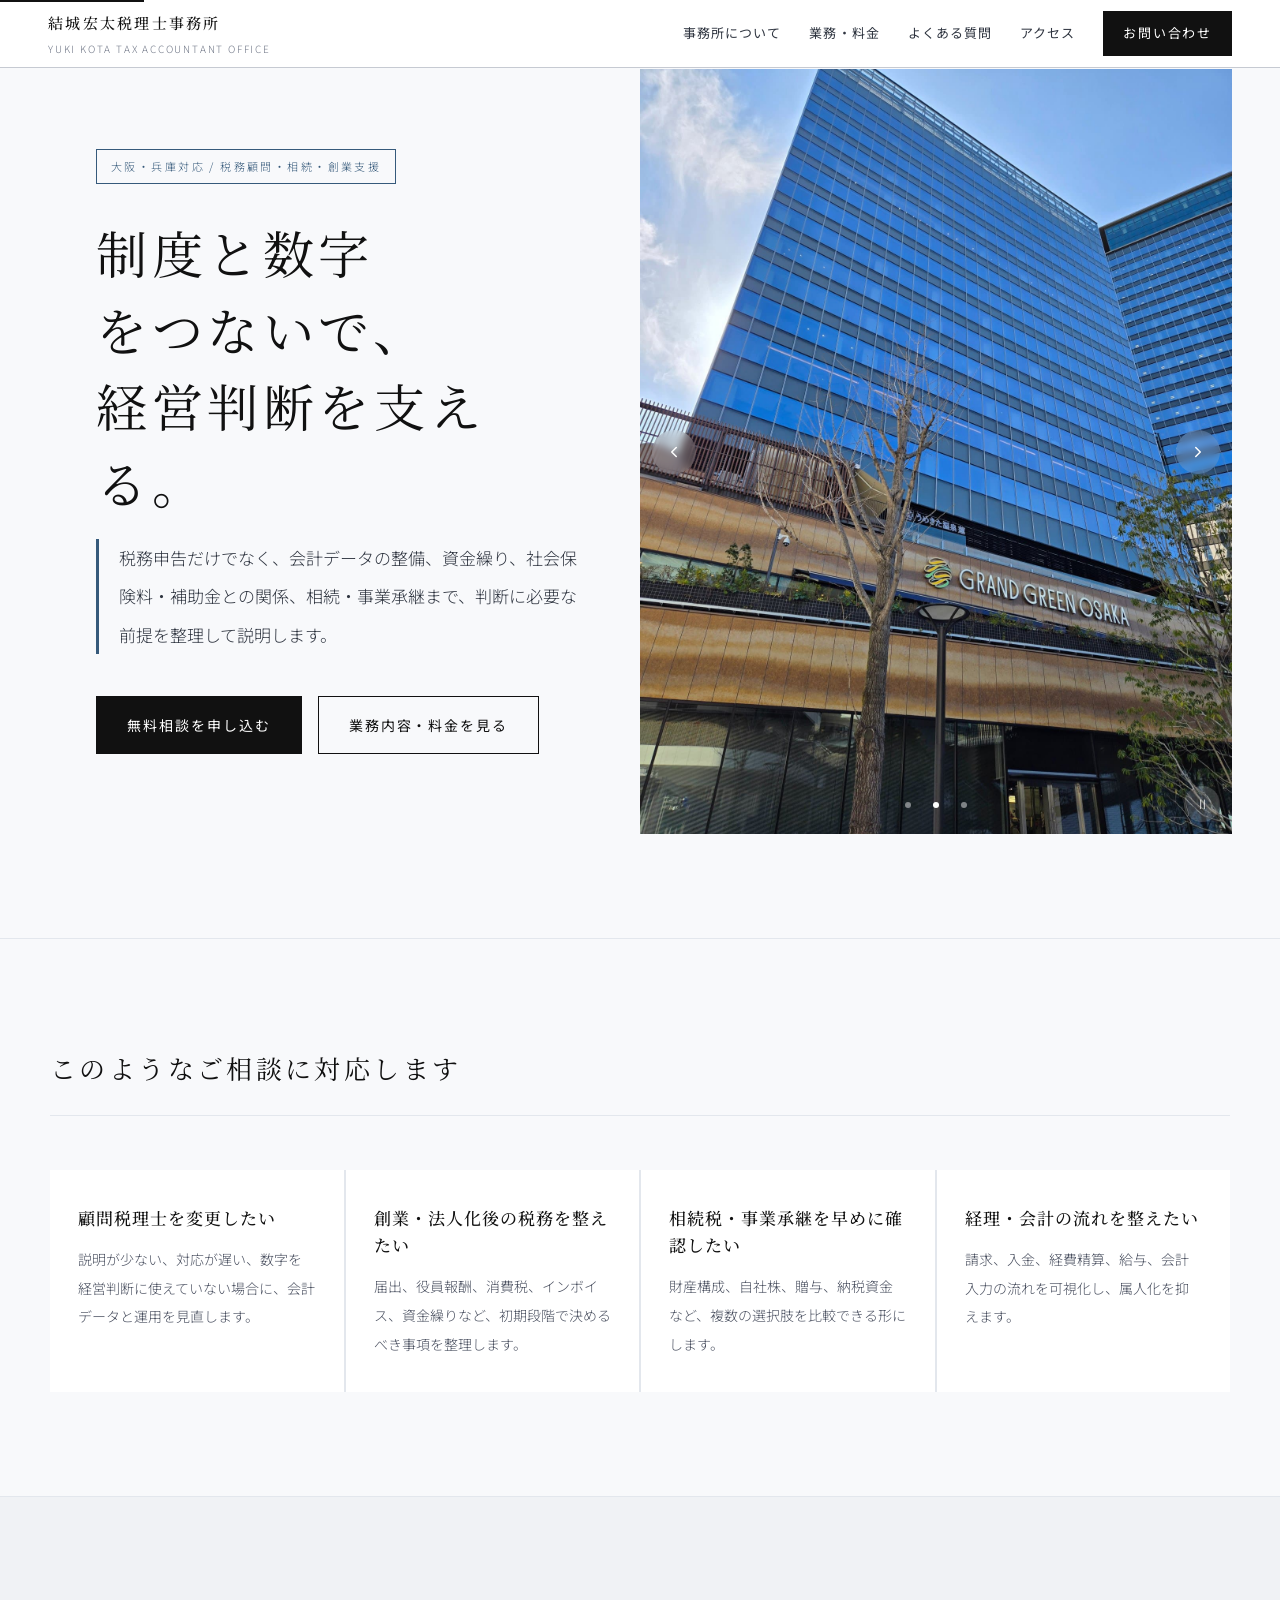
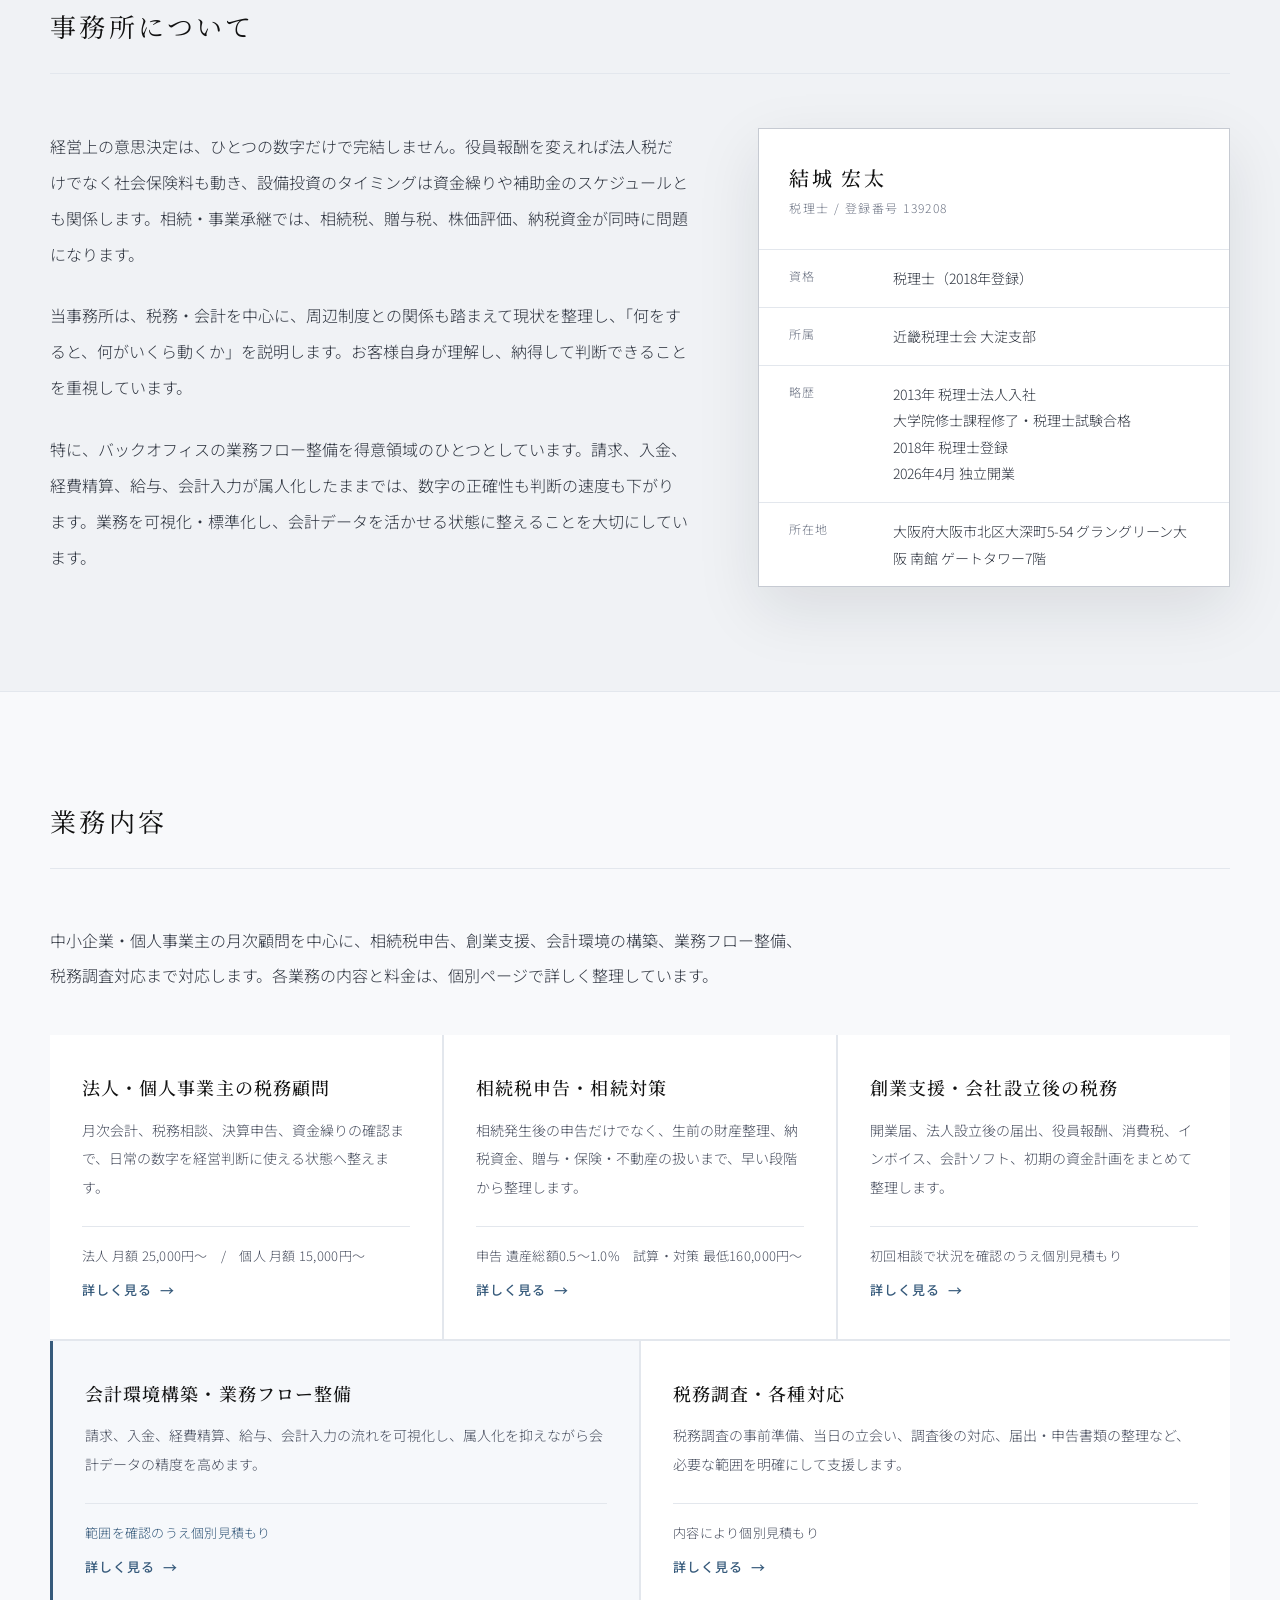
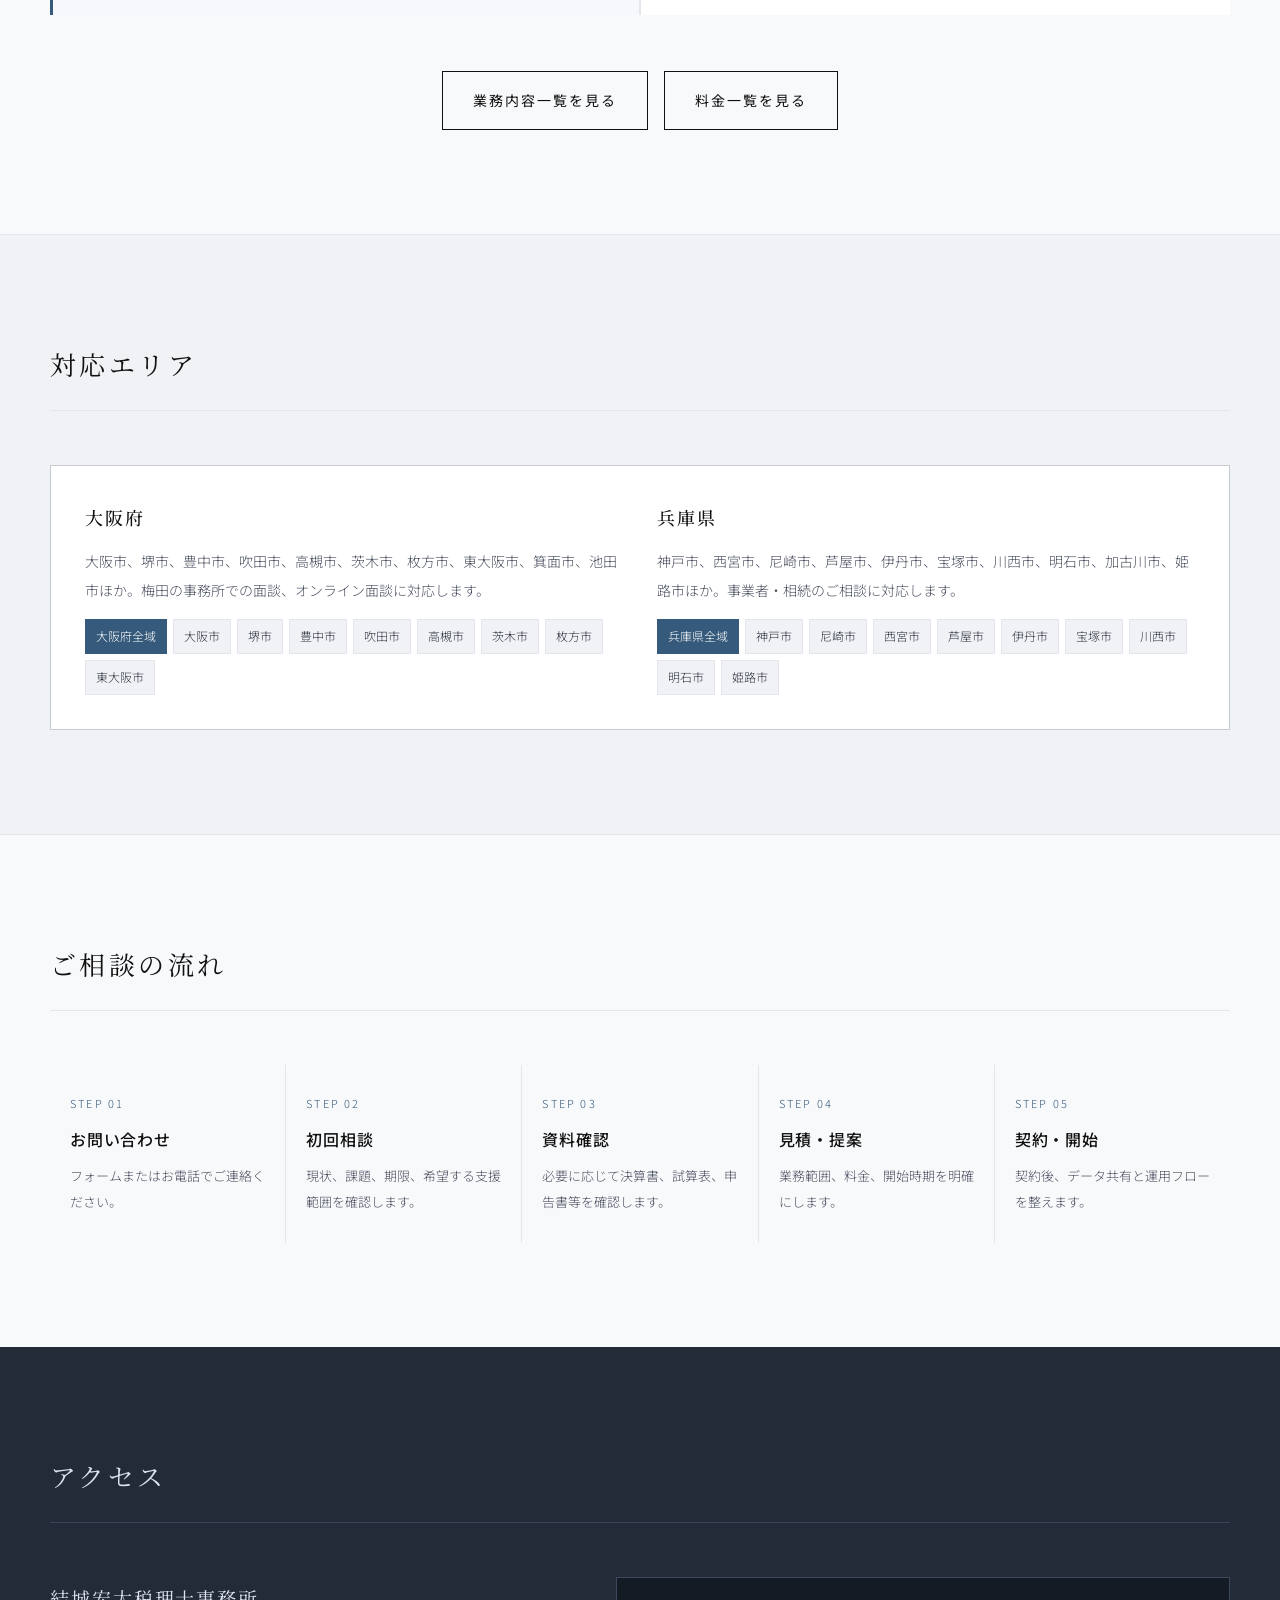
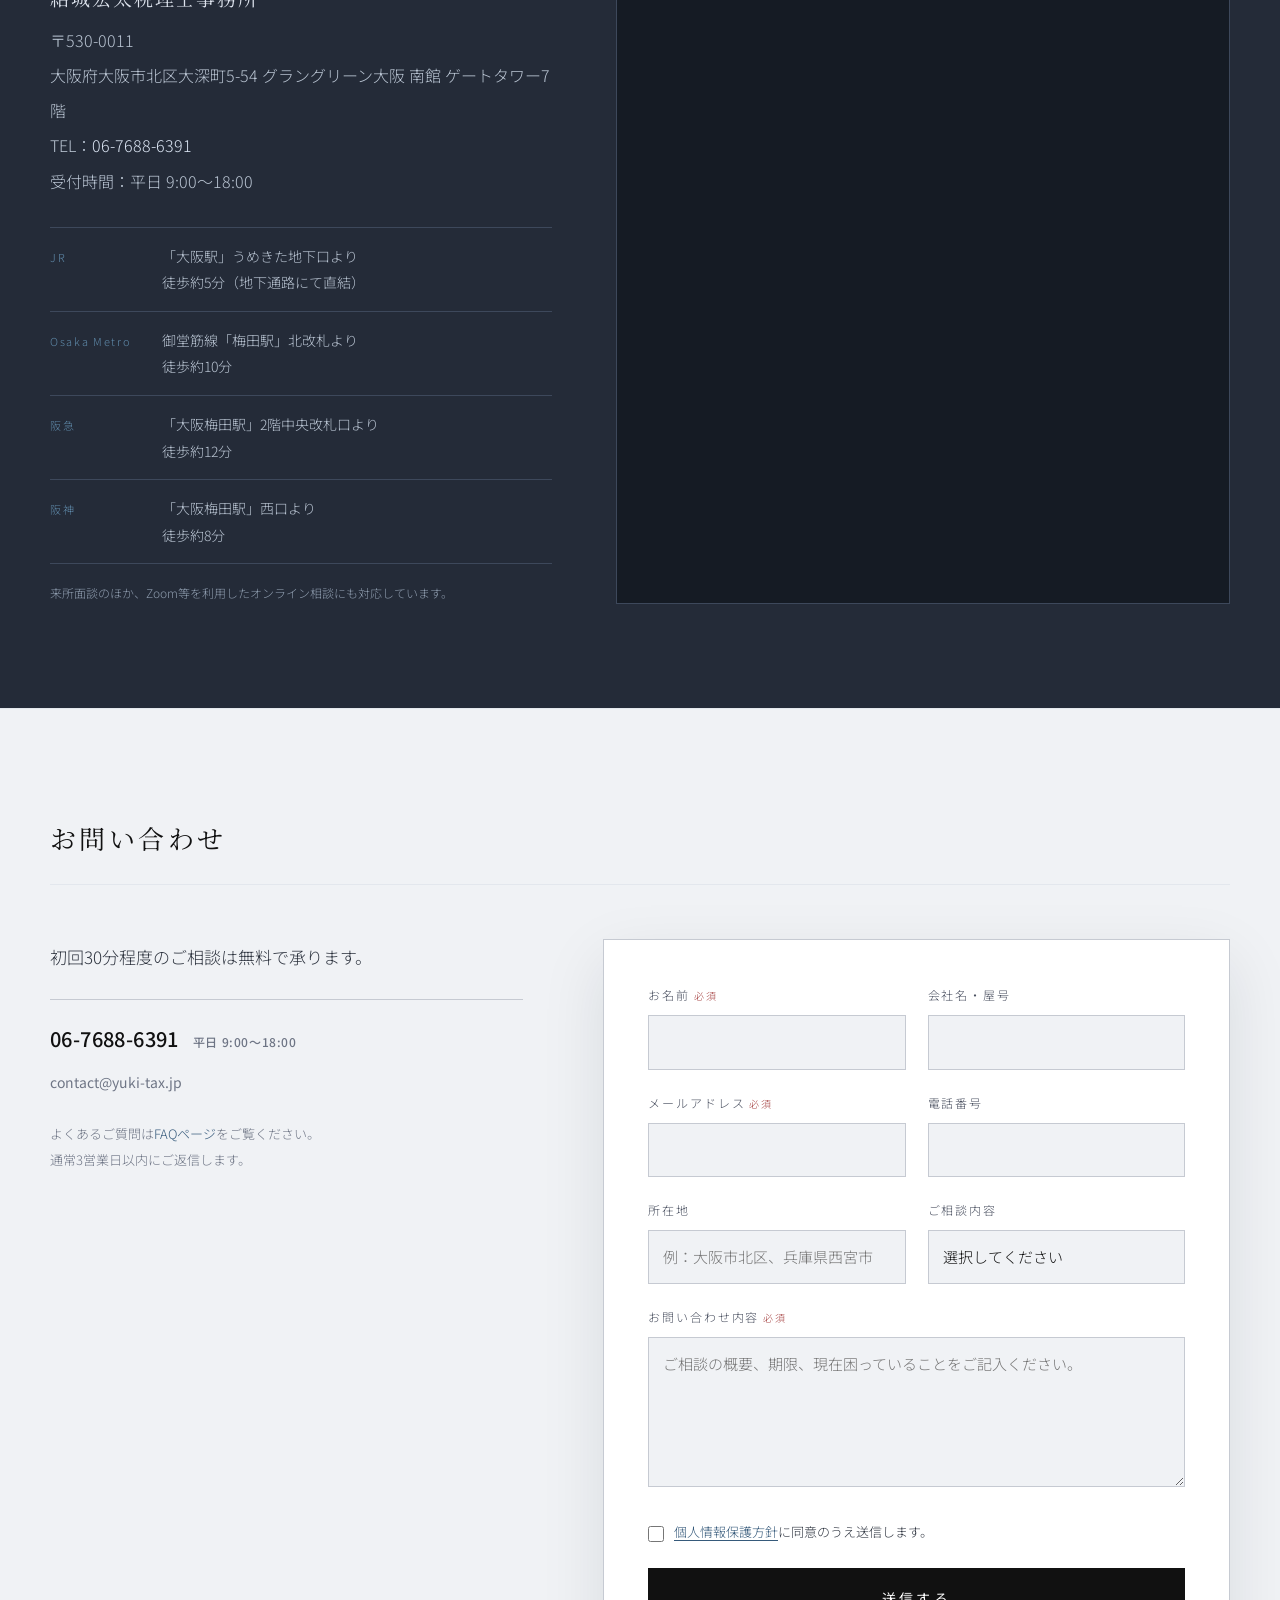
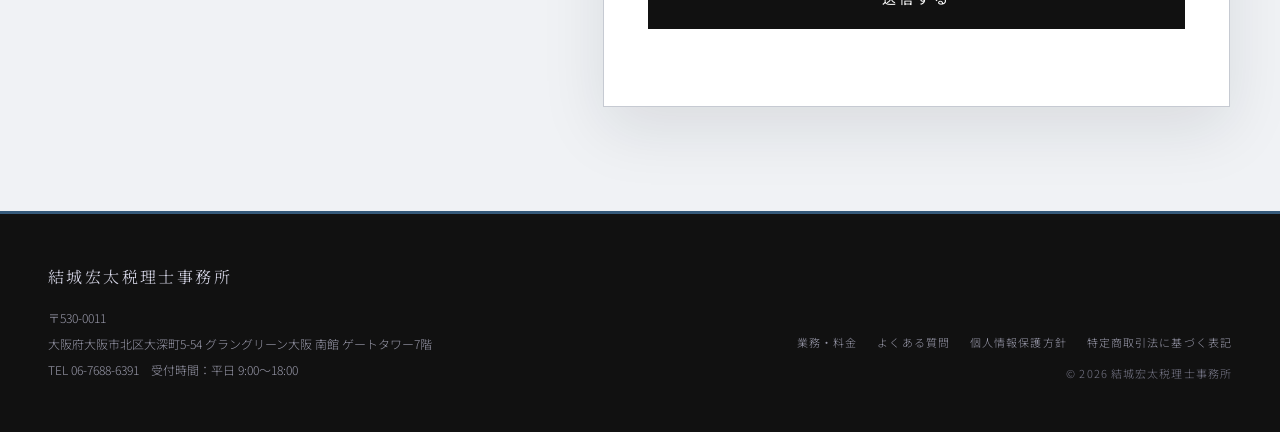
==== commit 447105d5: "Add files via upload" ====
--- a/index.html
+++ b/index.html
@@ -196,10 +196,9 @@
       <div class="contact-grid reveal">
         <div>
           <p class="contact-lead">初回30分程度のご相談は無料で承ります。</p>
-          <div class="contact-conditions"><p>相談内容、期限、現在の状況を分かる範囲でご記入ください。マイナンバー、本人確認書類、通帳画像などの機微情報はフォームに入力・添付しないでください。</p></div>
           <div class="contact-direct-info">
             <p class="contact-direct-tel"><a href="tel:+81676886391">06-7688-6391</a><span>平日 9:00〜18:00</span></p>
-            <p class="contact-direct-mail"><a href="mailto:info@yuki-tax.jp">info@yuki-tax.jp</a></p>
+            <p class="contact-direct-mail"><a href="mailto:contact@yuki-tax.jp">contact@yuki-tax.jp</a></p>
           </div>
           <p class="contact-sub-note">よくあるご質問は<a href="faq.html">FAQページ</a>をご覧ください。<br>通常3営業日以内にご返信します。</p>
           
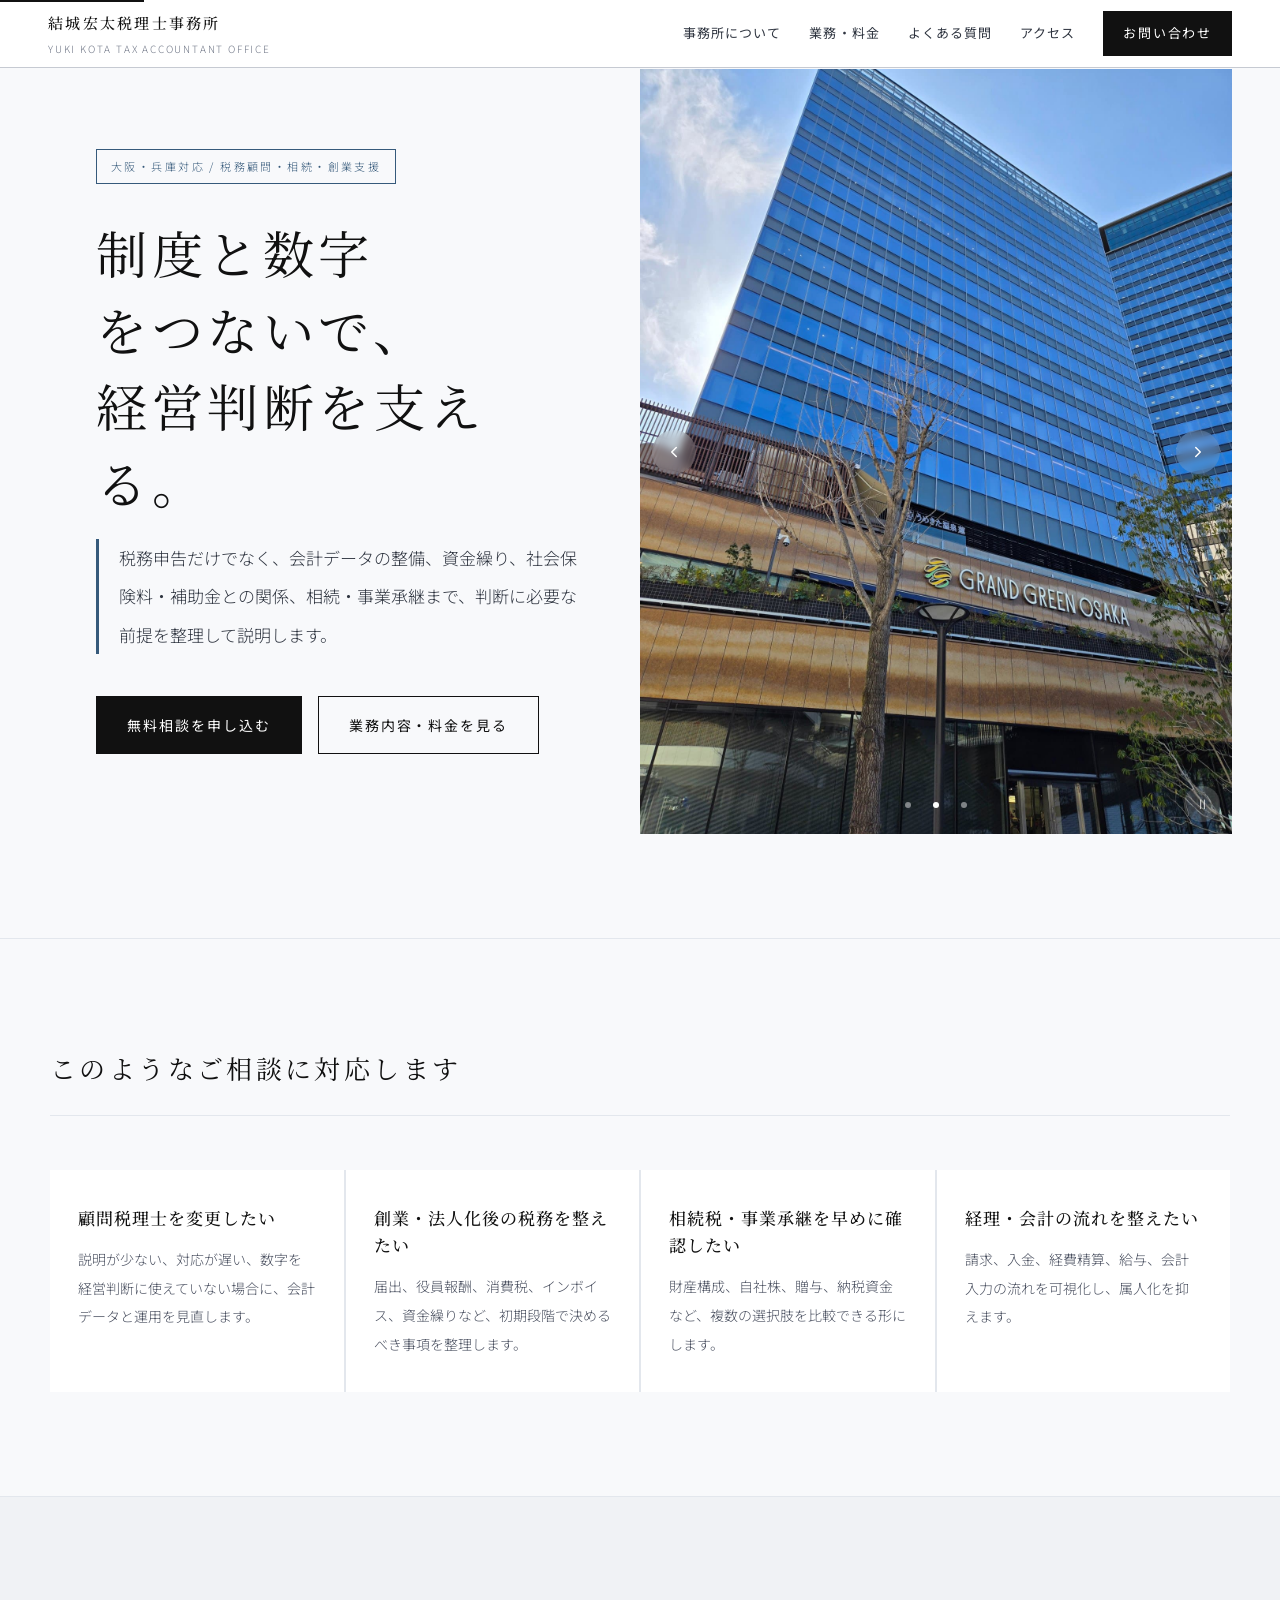
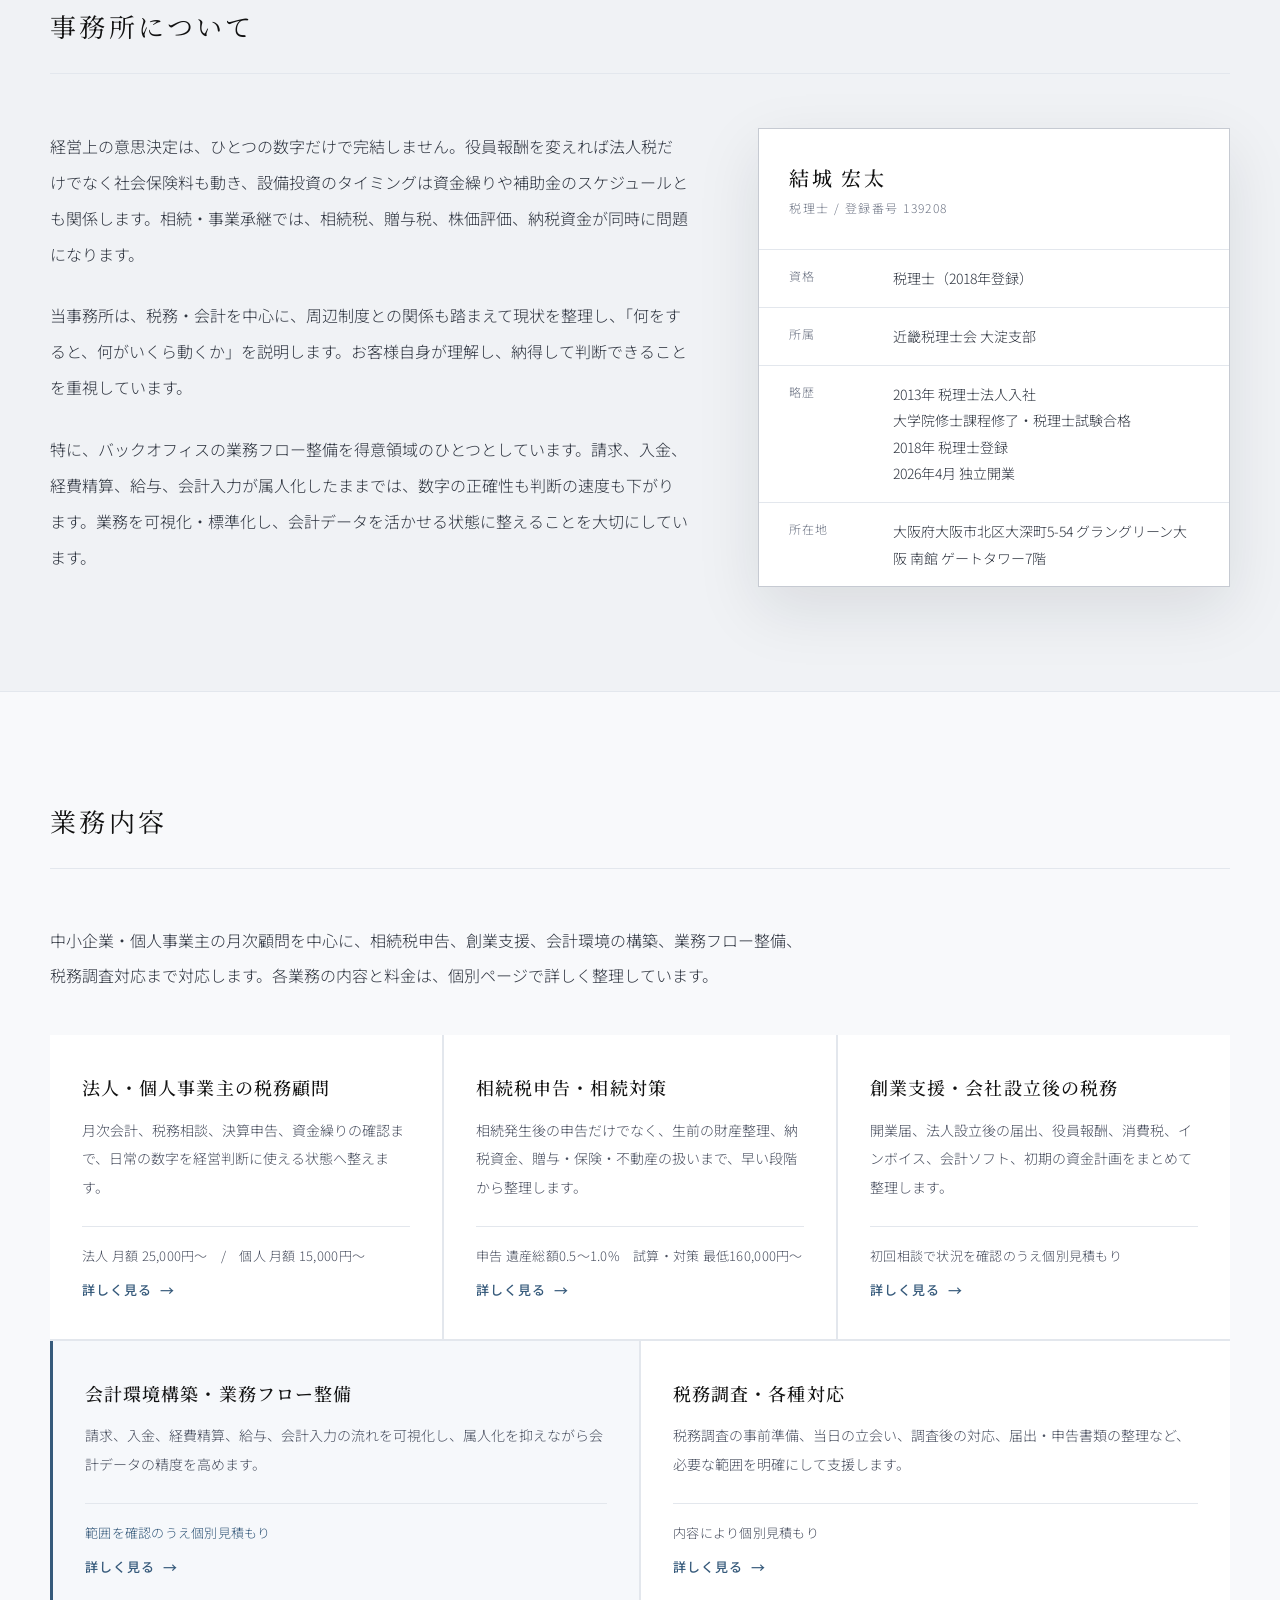
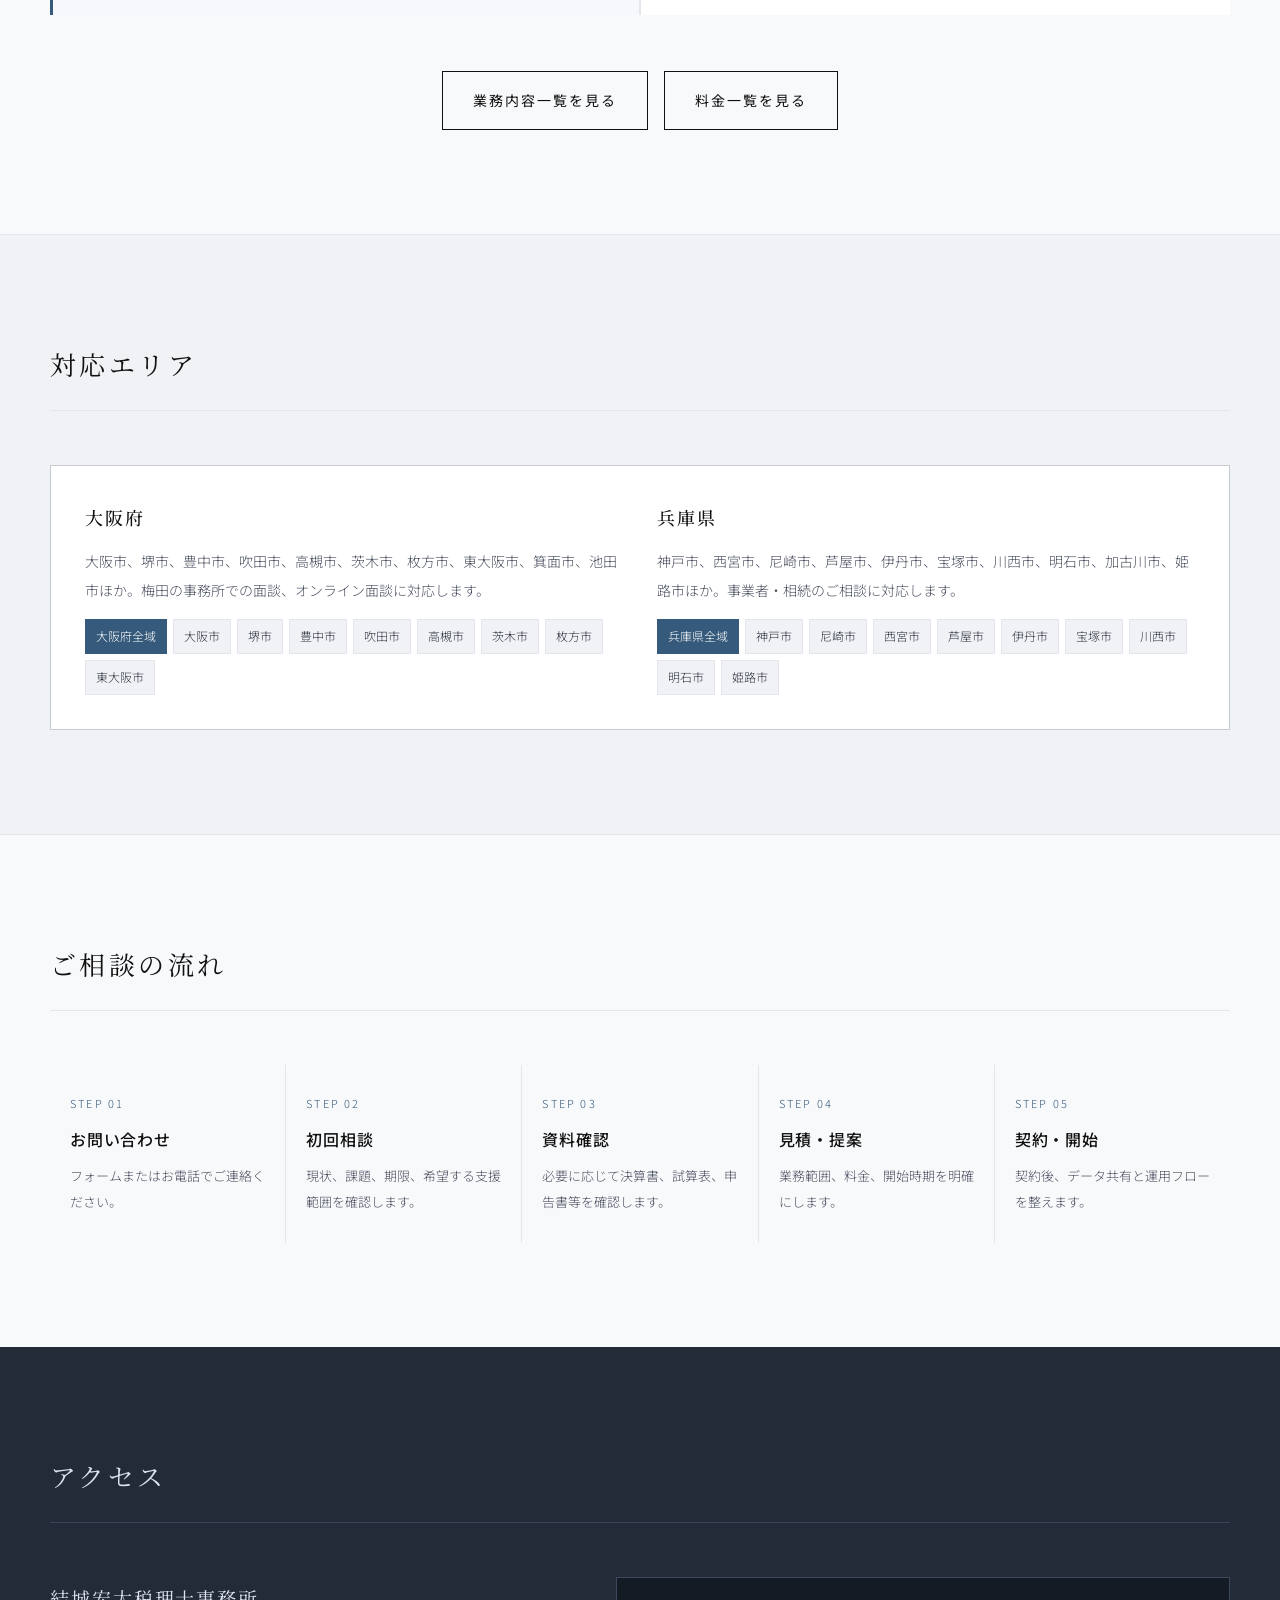
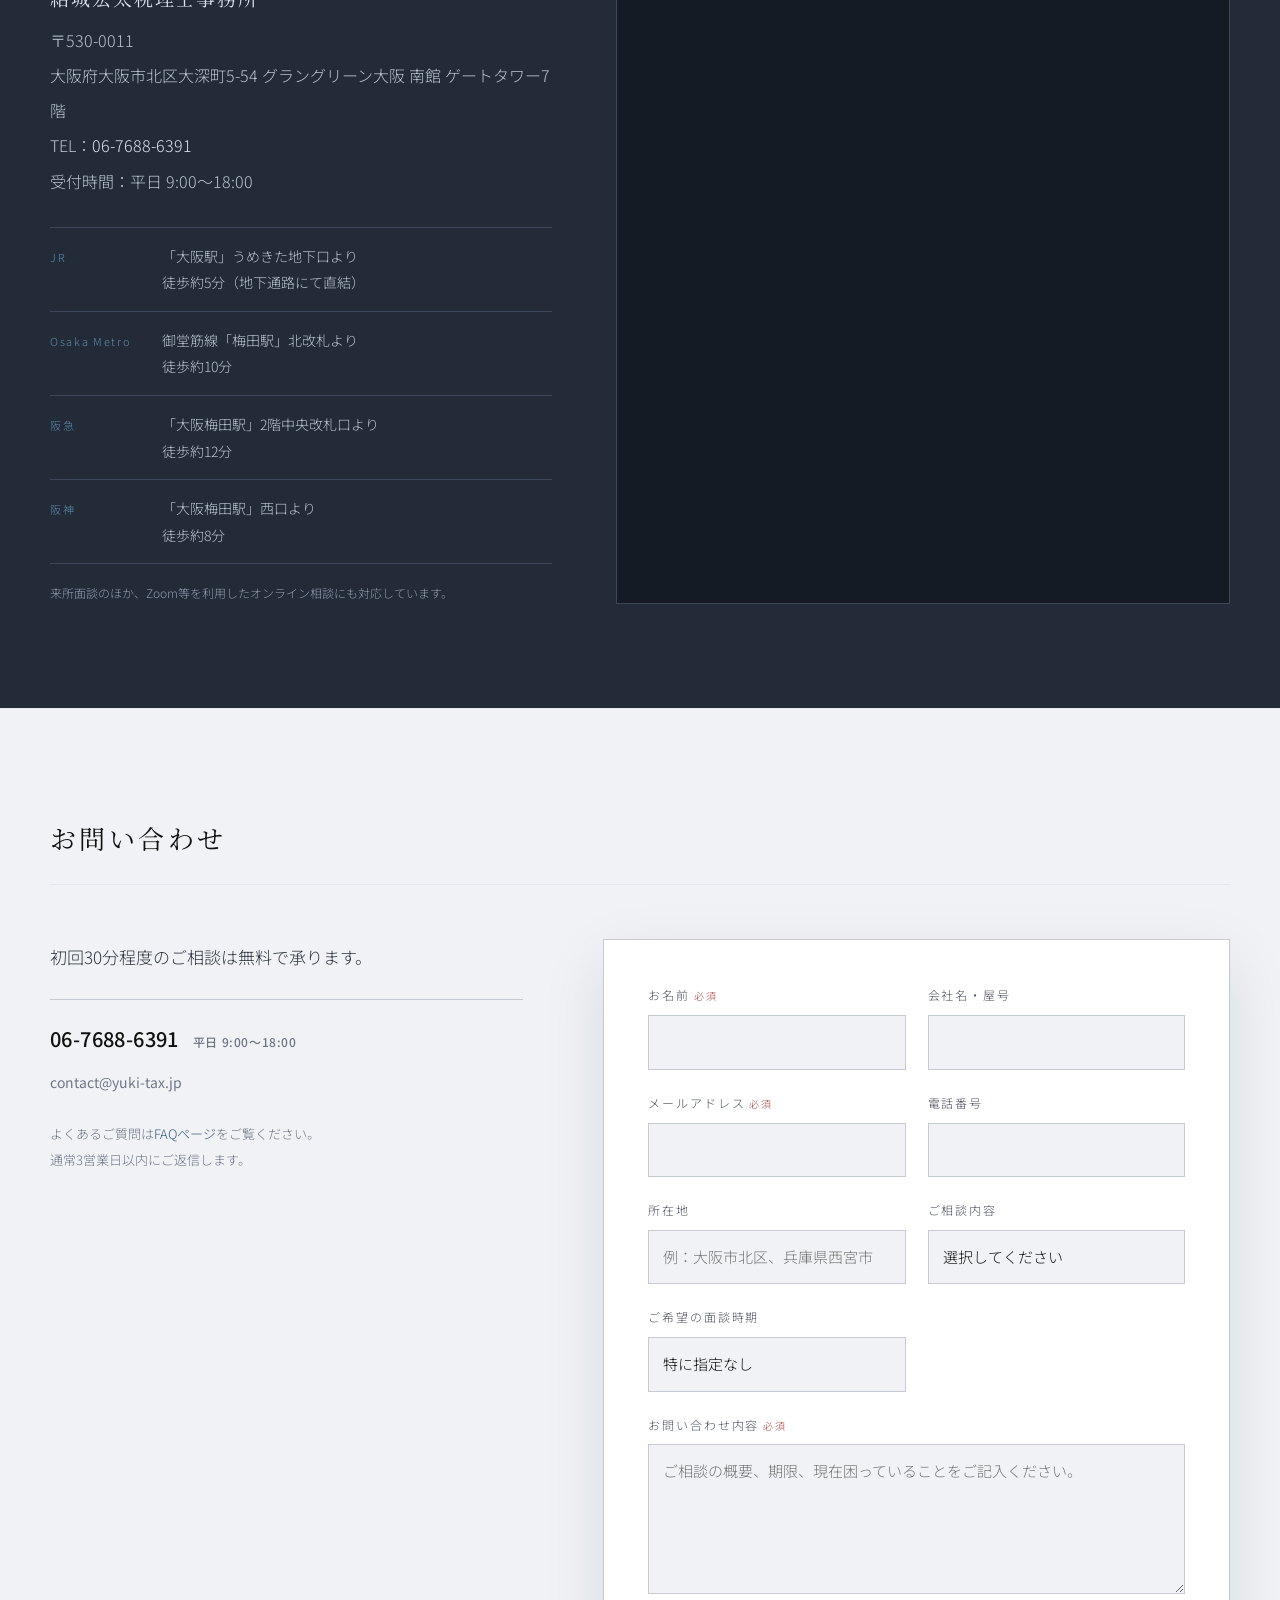
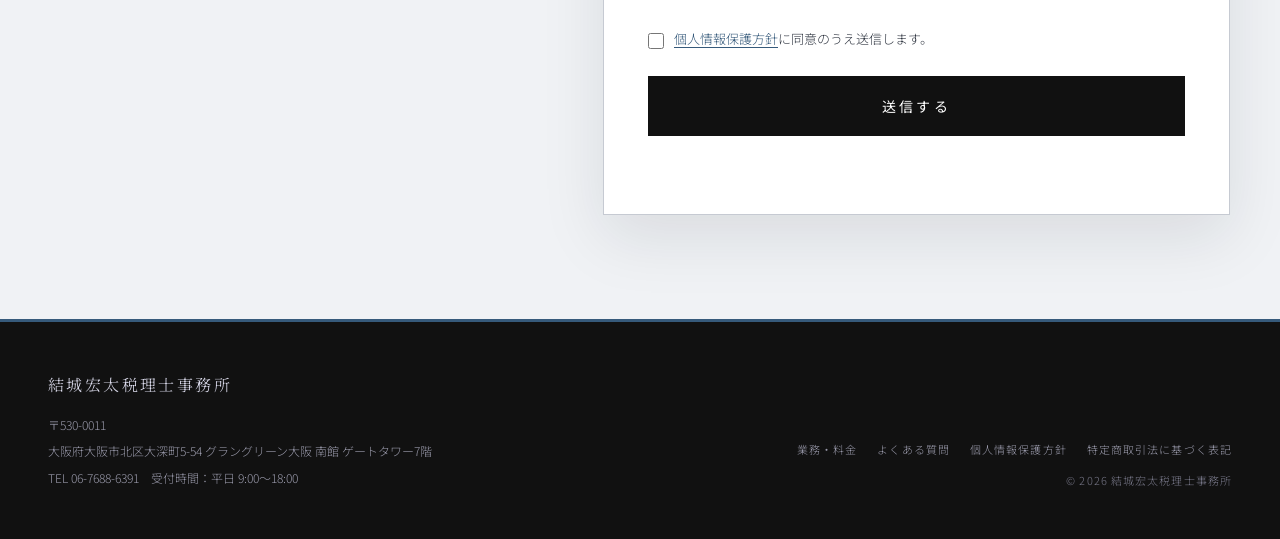
==== commit 78e59f62: "Add files via upload" ====
--- a/index.html
+++ b/index.html
@@ -213,6 +213,7 @@
               <div class="form-row"><label class="form-label" for="tel">電話番号</label><input class="form-input" id="tel" name="tel" type="tel" autocomplete="tel" inputmode="tel"></div>
               <div class="form-row"><label class="form-label" for="areaInput">所在地</label><input class="form-input" id="areaInput" name="area" type="text" placeholder="例：大阪市北区、兵庫県西宮市"></div>
               <div class="form-row"><label class="form-label" for="service">ご相談内容</label><select class="form-select" id="service" name="service"><option value="">選択してください</option><option>税務顧問</option><option>創業・法人化</option><option>相続税申告・相続対策</option><option>会計環境・業務フロー整備</option><option>税務調査対応</option><option>その他</option></select></div>
+              <div class="form-row"><label class="form-label" for="timing">ご希望の面談時期</label><select class="form-select" id="timing" name="timing"><option value="">特に指定なし</option><option>できるだけ早く（1〜2週間以内）</option><option>今月中</option><option>来月以降</option><option>決算・申告期限が近い</option></select></div>
               <div class="form-row full"><label class="form-label" for="message">お問い合わせ内容<span>必須</span></label><textarea class="form-textarea" id="message" name="message" required aria-required="true" placeholder="ご相談の概要、期限、現在困っていることをご記入ください。"></textarea></div>
             </div>
             <div class="consent-row"><input type="checkbox" id="consent" required aria-required="true"><label class="consent-label" for="consent"><a href="privacy.html">個人情報保護方針</a>に同意のうえ送信します。</label></div>
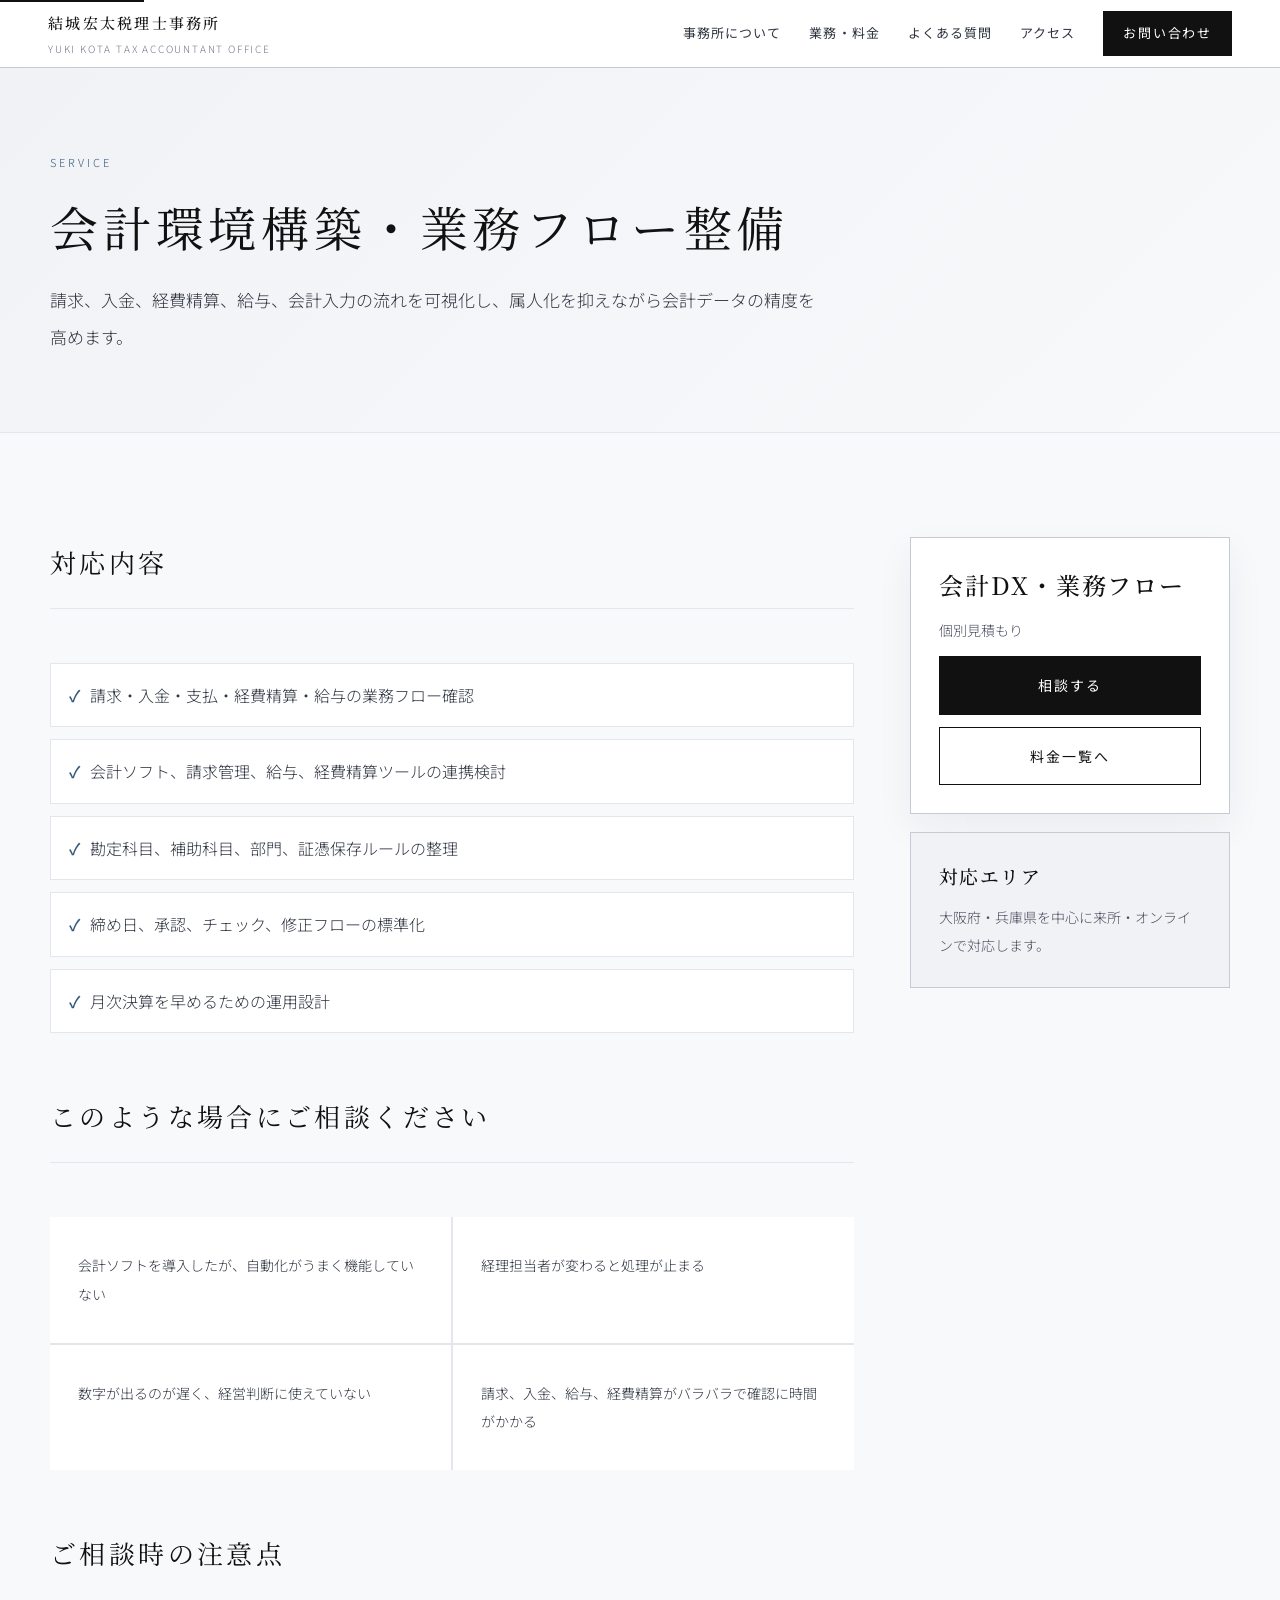
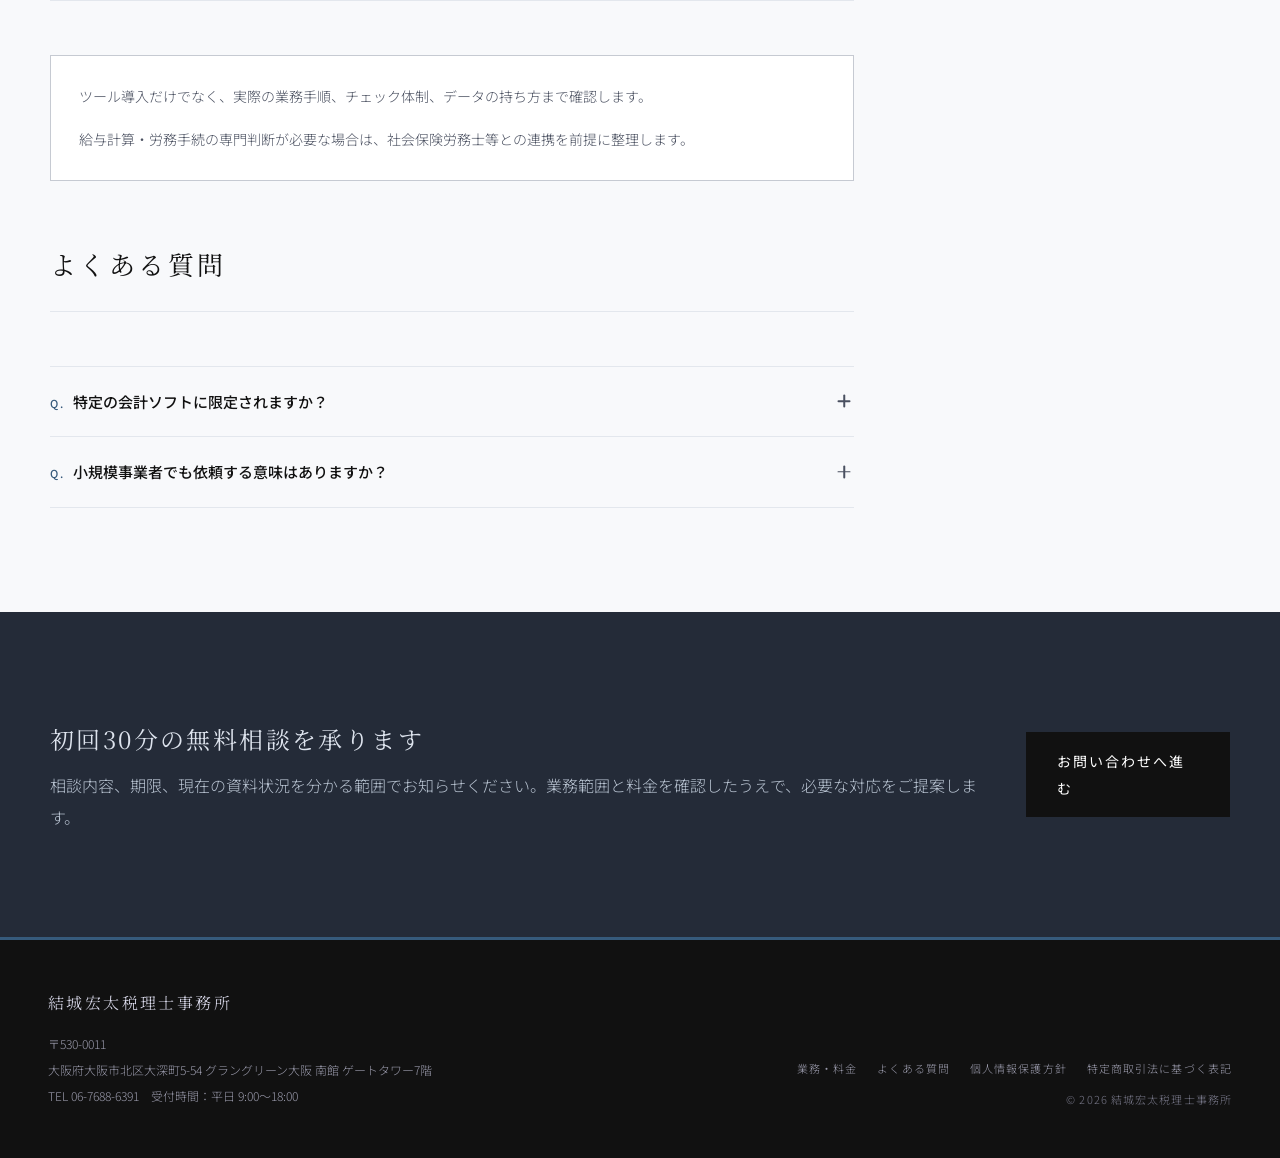
==== commit 6dc68133: "Add files via upload" ====
--- a/index.html
+++ b/index.html
@@ -5,35 +5,35 @@
 <meta name="viewport" content="width=device-width, initial-scale=1.0">
 <meta name="format-detection" content="telephone=no">
 <meta name="theme-color" content="#242b38">
-<title>結城宏太税理士事務所 | 大阪・兵庫の税務顧問・相続・創業支援</title>
-<meta name="description" content="大阪・梅田（グラングリーン大阪）を拠点に、大阪府・兵庫県の中小企業・個人事業主・相続のご相談を支援。税務顧問、相続税申告、創業支援、会計環境構築・業務フロー整備に対応。初回30分無料相談。">
+<title>会計環境構築・業務フロー整備 | 結城宏太税理士事務所</title>
+<meta name="description" content="会計環境構築・業務フロー整備支援。請求、入金、経費精算、給与、会計入力の属人化を整理し、バックオフィスを改善。">
 <meta name="robots" content="index, follow, max-snippet:-1, max-image-preview:large, max-video-preview:-1">
 <meta name="author" content="結城宏太税理士事務所">
-<link rel="canonical" href="https://yuki-tax.jp/">
+<link rel="canonical" href="https://yuki-tax.jp/accounting-dx.html">
 <link rel="icon" href="/favicon.ico" sizes="any">
 <link rel="icon" href="/images/icon.svg" type="image/svg+xml">
 <link rel="apple-touch-icon" href="/images/apple-touch-icon.png">
 <link rel="manifest" href="/site.webmanifest">
-<meta property="og:title" content="結城宏太税理士事務所 | 大阪・兵庫の税務顧問・相続・創業支援">
-<meta property="og:description" content="大阪・梅田（グラングリーン大阪）を拠点に、大阪府・兵庫県の中小企業・個人事業主・相続のご相談を支援。税務顧問、相続税申告、創業支援、会計環境構築・業務フロー整備に対応。初回30分無料相談。">
+<meta property="og:title" content="会計環境構築・業務フロー整備 | 結城宏太税理士事務所">
+<meta property="og:description" content="会計環境構築・業務フロー整備支援。請求、入金、経費精算、給与、会計入力の属人化を整理し、バックオフィスを改善。">
 <meta property="og:image" content="https://yuki-tax.jp/images/ogp.jpg">
 <meta property="og:image:width" content="1200">
 <meta property="og:image:height" content="630">
 <meta property="og:image:alt" content="結城宏太税理士事務所">
-<meta property="og:url" content="https://yuki-tax.jp/">
+<meta property="og:url" content="https://yuki-tax.jp/accounting-dx.html">
 <meta property="og:type" content="website">
 <meta property="og:site_name" content="結城宏太税理士事務所">
 <meta property="og:locale" content="ja_JP">
 <meta name="twitter:card" content="summary_large_image">
-<meta name="twitter:title" content="結城宏太税理士事務所 | 大阪・兵庫の税務顧問・相続・創業支援">
-<meta name="twitter:description" content="大阪・梅田（グラングリーン大阪）を拠点に、大阪府・兵庫県の中小企業・個人事業主・相続のご相談を支援。税務顧問、相続税申告、創業支援、会計環境構築・業務フロー整備に対応。初回30分無料相談。">
+<meta name="twitter:title" content="会計環境構築・業務フロー整備 | 結城宏太税理士事務所">
+<meta name="twitter:description" content="会計環境構築・業務フロー整備支援。請求、入金、経費精算、給与、会計入力の属人化を整理し、バックオフィスを改善。">
 <meta name="twitter:image" content="https://yuki-tax.jp/images/ogp.jpg">
 <link rel="preconnect" href="https://fonts.googleapis.com">
 <link rel="preconnect" href="https://fonts.gstatic.com" crossorigin>
 <link rel="preconnect" href="https://www.googletagmanager.com">
 <link rel="dns-prefetch" href="https://maps.google.com">
 <link rel="dns-prefetch" href="https://formspree.io">
-<link rel="preload" as="image" href="/images/lobby.jpg" fetchpriority="high">
+
 <link href="https://fonts.googleapis.com/css2?family=Noto+Serif+JP:wght@300;400;500;600&family=Noto+Sans+JP:wght@300;400;500;600&display=swap" rel="stylesheet">
 <script async src="https://www.googletagmanager.com/gtag/js?id=G-8JLDZXYHXQ"></script>
 <script>
@@ -42,10 +42,195 @@
   gtag('js', new Date());
   gtag('config', 'G-8JLDZXYHXQ');
 </script>
+<script type="application/ld+json">
+{
+  "@context": "https://schema.org",
+  "@type": [
+    "AccountingService",
+    "LocalBusiness"
+  ],
+  "@id": "https://yuki-tax.jp/#organization",
+  "name": "結城宏太税理士事務所",
+  "alternateName": "YUKI KOTA TAX ACCOUNTANT OFFICE",
+  "description": "大阪・梅田を拠点に、大阪府・兵庫県の中小企業、個人事業主、相続の相談に対応する税理士事務所です。税務顧問、相続税申告、創業支援、会計環境構築・業務フロー整備を支援します。",
+  "url": "https://yuki-tax.jp/",
+  "telephone": "+81676886391",
+  "email": "info@yuki-tax.jp",
+  "image": "https://yuki-tax.jp/images/ogp.jpg",
+  "priceRange": "¥¥",
+  "currenciesAccepted": "JPY",
+  "paymentAccepted": "銀行振込",
+  "address": {
+    "@type": "PostalAddress",
+    "postalCode": "530-0011",
+    "addressRegion": "大阪府",
+    "addressLocality": "大阪市北区",
+    "streetAddress": "大深町5-54 グラングリーン大阪 南館 ゲートタワー7階",
+    "addressCountry": "JP"
+  },
+  "geo": {
+    "@type": "GeoCoordinates",
+    "latitude": 34.7024,
+    "longitude": 135.497
+  },
+  "areaServed": [
+    {
+      "@type": "AdministrativeArea",
+      "name": "大阪府"
+    },
+    {
+      "@type": "AdministrativeArea",
+      "name": "兵庫県"
+    }
+  ],
+  "openingHoursSpecification": [
+    {
+      "@type": "OpeningHoursSpecification",
+      "dayOfWeek": [
+        "Monday",
+        "Tuesday",
+        "Wednesday",
+        "Thursday",
+        "Friday"
+      ],
+      "opens": "09:00",
+      "closes": "18:00"
+    }
+  ],
+  "founder": {
+    "@type": "Person",
+    "name": "結城 宏太",
+    "jobTitle": "税理士",
+    "identifier": "税理士登録番号 139208",
+    "memberOf": {
+      "@type": "Organization",
+      "name": "近畿税理士会 大淀支部"
+    }
+  },
+  "foundingDate": "2026-04-01",
+  "hasOfferCatalog": {
+    "@type": "OfferCatalog",
+    "name": "税務・会計サービス",
+    "itemListElement": [
+      {
+        "@type": "Offer",
+        "itemOffered": {
+          "@type": "Service",
+          "name": "法人・個人事業主の税務顧問",
+          "url": "https://yuki-tax.jp/tax-advisory.html"
+        }
+      },
+      {
+        "@type": "Offer",
+        "itemOffered": {
+          "@type": "Service",
+          "name": "相続税申告・相続対策",
+          "url": "https://yuki-tax.jp/inheritance.html"
+        }
+      },
+      {
+        "@type": "Offer",
+        "itemOffered": {
+          "@type": "Service",
+          "name": "創業支援・会社設立後の税務",
+          "url": "https://yuki-tax.jp/startup.html"
+        }
+      },
+      {
+        "@type": "Offer",
+        "itemOffered": {
+          "@type": "Service",
+          "name": "会計環境構築・業務フロー整備",
+          "url": "https://yuki-tax.jp/accounting-dx.html"
+        }
+      },
+      {
+        "@type": "Offer",
+        "itemOffered": {
+          "@type": "Service",
+          "name": "税務調査・各種対応",
+          "url": "https://yuki-tax.jp/tax-investigation.html"
+        }
+      }
+    ]
+  }
+}
+</script>
+<script type="application/ld+json">
+{
+  "@context": "https://schema.org",
+  "@type": "BreadcrumbList",
+  "itemListElement": [
+    {
+      "@type": "ListItem",
+      "position": 1,
+      "name": "ホーム",
+      "item": "https://yuki-tax.jp/"
+    },
+    {
+      "@type": "ListItem",
+      "position": 2,
+      "name": "業務内容",
+      "item": "https://yuki-tax.jp/services.html"
+    },
+    {
+      "@type": "ListItem",
+      "position": 3,
+      "name": "会計環境構築・業務フロー整備",
+      "item": "https://yuki-tax.jp/accounting-dx.html"
+    }
+  ]
+}
+</script>
+<script type="application/ld+json">
+{
+  "@context": "https://schema.org",
+  "@type": "Service",
+  "name": "会計環境構築・業務フロー整備",
+  "description": "会計環境構築・業務フロー整備支援。請求、入金、経費精算、給与、会計入力の属人化を整理し、バックオフィスを改善。",
+  "provider": {
+    "@id": "https://yuki-tax.jp/#organization"
+  },
+  "areaServed": [
+    {
+      "@type": "AdministrativeArea",
+      "name": "大阪府"
+    },
+    {
+      "@type": "AdministrativeArea",
+      "name": "兵庫県"
+    }
+  ],
+  "url": "https://yuki-tax.jp/accounting-dx.html"
+}
+</script>
+<script type="application/ld+json">
+{
+  "@context": "https://schema.org",
+  "@type": "FAQPage",
+  "mainEntity": [
+    {
+      "@type": "Question",
+      "name": "特定の会計ソフトに限定されますか？",
+      "acceptedAnswer": {
+        "@type": "Answer",
+        "text": "限定しません。既存のソフトを前提に改善する場合も、新規導入を比較する場合も、業務量と費用対効果を踏まえて提案します。"
+      }
+    },
+    {
+      "@type": "Question",
+      "name": "小規模事業者でも依頼する意味はありますか？",
+      "acceptedAnswer": {
+        "@type": "Answer",
+        "text": "あります。小規模なうちに請求、入金、経費精算、証憑保存の流れを整えると、後からの修正コストを抑えられます。"
+      }
+    }
+  ]
+}
+</script>
 <link rel="stylesheet" href="assets/css/style.css">
 </head>
-<body>
-<a href="#main" class="skip-link">本文へスキップ</a>
+<body><a href="#main" class="skip-link">本文へスキップ</a>
 <header class="site-header" role="banner">
   <a href="index.html#top" class="logo-wrap" aria-label="結城宏太税理士事務所 ホームへ">
     <span class="logo-main">結城宏太税理士事務所</span>
@@ -66,166 +251,23 @@
   <a href="faq.html" data-mclose>よくある質問</a>
   <a href="index.html#access" data-mclose>アクセス</a>
   <a href="index.html#contact" data-mclose class="mobile-cta">お問い合わせ（初回30分無料）</a>
-</nav>
-<main id="main">
-  <section class="hero" id="top" aria-label="結城宏太税理士事務所の概要">
-    <div class="hero-left">
-      <span class="hero-badge">大阪・兵庫対応 / 税務顧問・相続・創業支援</span>
-      <h1 class="hero-title">制度と数字をつないで、<br>経営判断を支える。</h1>
-      <p class="hero-sub">税務申告だけでなく、会計データの整備、資金繰り、社会保険料・補助金との関係、相続・事業承継まで、判断に必要な前提を整理して説明します。</p>
-      <div class="hero-actions"><a href="#contact" class="btn-primary">無料相談を申し込む</a><a href="services.html" class="btn-secondary">業務内容・料金を見る</a></div>
-    </div>
-    <div class="hero-right">
-      <div class="slideshow" id="heroSlide" aria-roledescription="carousel" aria-label="事務所周辺の写真">
-        <div class="slide active" role="group" aria-label="1 / 3"><img src="images/lobby.jpg" alt="ゲートタワーオフィスのロビー" width="1200" height="800" fetchpriority="high"></div>
-        <div class="slide" role="group" aria-label="2 / 3"><img src="images/tower.jpg" alt="グラングリーン大阪 南館 ゲートタワーの外観" width="1200" height="800" loading="lazy"></div>
-        <div class="slide" role="group" aria-label="3 / 3"><img src="images/exterior1.jpg" alt="グラングリーン大阪の外観" width="1200" height="800" loading="lazy"></div>
-        <button class="slide-btn slide-prev" type="button" aria-label="前の画像"><svg viewBox="0 0 24 24" aria-hidden="true"><polyline points="15 18 9 12 15 6"></polyline></svg></button>
-        <button class="slide-btn slide-next" type="button" aria-label="次の画像"><svg viewBox="0 0 24 24" aria-hidden="true"><polyline points="9 18 15 12 9 6"></polyline></svg></button>
-        <button class="slide-pause" type="button" aria-label="自動再生を一時停止" id="slidePause"><span aria-hidden="true">Ⅱ</span></button>
-        <div class="slide-dots" role="tablist" aria-label="スライド選択"><button class="slide-dot active" type="button" aria-label="1枚目を表示" aria-selected="true"></button><button class="slide-dot" type="button" aria-label="2枚目を表示" aria-selected="false"></button><button class="slide-dot" type="button" aria-label="3枚目を表示" aria-selected="false"></button></div>
-      </div>
-    </div>
-  </section>
-
-  <section id="needs" class="section-light">
-    <div class="section-inner">
-      <div class="section-header reveal"><div><h2 class="section-title">このようなご相談に対応します</h2></div></div>
-      <div class="needs-grid reveal">
-        <div class="need-item"><strong>顧問税理士を変更したい</strong><p>説明が少ない、対応が遅い、数字を経営判断に使えていない場合に、会計データと運用を見直します。</p></div>
-        <div class="need-item"><strong>創業・法人化後の税務を整えたい</strong><p>届出、役員報酬、消費税、インボイス、資金繰りなど、初期段階で決めるべき事項を整理します。</p></div>
-        <div class="need-item"><strong>相続税・事業承継を早めに確認したい</strong><p>財産構成、自社株、贈与、納税資金など、複数の選択肢を比較できる形にします。</p></div>
-        <div class="need-item"><strong>経理・会計の流れを整えたい</strong><p>請求、入金、経費精算、給与、会計入力の流れを可視化し、属人化を抑えます。</p></div>
-      </div>
-    </div>
-  </section>
-
-  <section id="about" class="section-warm">
-    <div class="section-inner">
-      <div class="section-header reveal"><div><h2 class="section-title">事務所について</h2></div></div>
-      <div class="about-grid">
-        <div class="about-text reveal">
-          <p>経営上の意思決定は、ひとつの数字だけで完結しません。役員報酬を変えれば法人税だけでなく社会保険料も動き、設備投資のタイミングは資金繰りや補助金のスケジュールとも関係します。相続・事業承継では、相続税、贈与税、株価評価、納税資金が同時に問題になります。</p>
-          <p>当事務所は、税務・会計を中心に、周辺制度との関係も踏まえて現状を整理し、「何をすると、何がいくら動くか」を説明します。お客様自身が理解し、納得して判断できることを重視しています。</p>
-          <p>特に、バックオフィスの業務フロー整備を得意領域のひとつとしています。請求、入金、経費精算、給与、会計入力が属人化したままでは、数字の正確性も判断の速度も下がります。業務を可視化・標準化し、会計データを活かせる状態に整えることを大切にしています。</p>
-        </div>
-        <aside class="profile-box reveal" aria-label="代表プロフィール">
-          <div class="profile-head"><div><p class="profile-name">結城 宏太</p><p class="profile-role">税理士 / 登録番号 139208</p></div></div>
-          <div class="profile-row"><span class="profile-label">資格</span><span class="profile-value">税理士（2018年登録）</span></div>
-          <div class="profile-row"><span class="profile-label">所属</span><span class="profile-value">近畿税理士会 大淀支部</span></div>
-          <div class="profile-row"><span class="profile-label">略歴</span><span class="profile-value">2013年 税理士法人入社<br>大学院修士課程修了・税理士試験合格<br>2018年 税理士登録<br>2026年4月 独立開業</span></div>
-          <div class="profile-row"><span class="profile-label">所在地</span><span class="profile-value">大阪府大阪市北区大深町5-54 グラングリーン大阪 南館 ゲートタワー7階</span></div>
-        </aside>
-      </div>
-    </div>
-  </section>
-
-  <section id="services" class="section-light">
-    <div class="section-inner">
-      <div class="section-header reveal"><div><h2 class="section-title">業務内容</h2></div></div>
-      <p class="lead-text reveal">中小企業・個人事業主の月次顧問を中心に、相続税申告、創業支援、会計環境の構築、業務フロー整備、税務調査対応まで対応します。各業務の内容と料金は、個別ページで詳しく整理しています。</p>
-      <div class="services-grid reveal"><article class="service-card">
-    <h3 class="service-name">法人・個人事業主の税務顧問</h3>
-    <p class="service-desc">月次会計、税務相談、決算申告、資金繰りの確認まで、日常の数字を経営判断に使える状態へ整えます。</p>
-    <div class="service-foot"><span class="service-price">法人 月額 25,000円〜　/　個人 月額 15,000円〜</span><a class="text-link" href="tax-advisory.html">詳しく見る</a></div>
-  </article>
-<article class="service-card">
-    <h3 class="service-name">相続税申告・相続対策</h3>
-    <p class="service-desc">相続発生後の申告だけでなく、生前の財産整理、納税資金、贈与・保険・不動産の扱いまで、早い段階から整理します。</p>
-    <div class="service-foot"><span class="service-price">申告 遺産総額0.5〜1.0%　試算・対策 最低160,000円〜</span><a class="text-link" href="inheritance.html">詳しく見る</a></div>
-  </article>
-<article class="service-card">
-    <h3 class="service-name">創業支援・会社設立後の税務</h3>
-    <p class="service-desc">開業届、法人設立後の届出、役員報酬、消費税、インボイス、会計ソフト、初期の資金計画をまとめて整理します。</p>
-    <div class="service-foot"><span class="service-price">初回相談で状況を確認のうえ個別見積もり</span><a class="text-link" href="startup.html">詳しく見る</a></div>
-  </article>
-<article class="service-card highlight">
-    <h3 class="service-name">会計環境構築・業務フロー整備</h3>
-    <p class="service-desc">請求、入金、経費精算、給与、会計入力の流れを可視化し、属人化を抑えながら会計データの精度を高めます。</p>
-    <div class="service-foot"><span class="service-price">範囲を確認のうえ個別見積もり</span><a class="text-link" href="accounting-dx.html">詳しく見る</a></div>
-  </article>
-<article class="service-card">
-    <h3 class="service-name">税務調査・各種対応</h3>
-    <p class="service-desc">税務調査の事前準備、当日の立会い、調査後の対応、届出・申告書類の整理など、必要な範囲を明確にして支援します。</p>
-    <div class="service-foot"><span class="service-price">内容により個別見積もり</span><a class="text-link" href="tax-investigation.html">詳しく見る</a></div>
-  </article></div>
-      <div class="center-actions reveal"><a href="services.html" class="btn-secondary dark">業務内容一覧を見る</a><a href="services.html#scope" class="btn-secondary dark">料金一覧を見る</a></div>
-    </div>
-  </section>
-
-  <section id="area" class="section-warm">
-    <div class="section-inner">
-      <div class="section-header reveal"><div><h2 class="section-title">対応エリア</h2></div></div>
-      <div class="area-box reveal">
-        <div><h3>大阪府</h3><p>大阪市、堺市、豊中市、吹田市、高槻市、茨木市、枚方市、東大阪市、箕面市、池田市ほか。梅田の事務所での面談、オンライン面談に対応します。</p><div class="area-tags" aria-hidden="true"><span class="area-tag primary">大阪府全域</span><span class="area-tag">大阪市</span><span class="area-tag">堺市</span><span class="area-tag">豊中市</span><span class="area-tag">吹田市</span><span class="area-tag">高槻市</span><span class="area-tag">茨木市</span><span class="area-tag">枚方市</span><span class="area-tag">東大阪市</span></div></div>
-        <div><h3>兵庫県</h3><p>神戸市、西宮市、尼崎市、芦屋市、伊丹市、宝塚市、川西市、明石市、加古川市、姫路市ほか。事業者・相続のご相談に対応します。</p><div class="area-tags" aria-hidden="true"><span class="area-tag primary">兵庫県全域</span><span class="area-tag">神戸市</span><span class="area-tag">尼崎市</span><span class="area-tag">西宮市</span><span class="area-tag">芦屋市</span><span class="area-tag">伊丹市</span><span class="area-tag">宝塚市</span><span class="area-tag">川西市</span><span class="area-tag">明石市</span><span class="area-tag">姫路市</span></div></div>
-      </div>
-    </div>
-  </section>
-
-  <section id="flow">
-    <div class="section-inner">
-      <div class="section-header reveal"><div><h2 class="section-title">ご相談の流れ</h2></div></div>
-      <div class="flow-grid reveal">
-        <div class="flow-item"><span class="flow-step">STEP 01</span><p class="flow-title">お問い合わせ</p><p class="flow-desc">フォームまたはお電話でご連絡ください。</p></div>
-        <div class="flow-item"><span class="flow-step">STEP 02</span><p class="flow-title">初回相談</p><p class="flow-desc">現状、課題、期限、希望する支援範囲を確認します。</p></div>
-        <div class="flow-item"><span class="flow-step">STEP 03</span><p class="flow-title">資料確認</p><p class="flow-desc">必要に応じて決算書、試算表、申告書等を確認します。</p></div>
-        <div class="flow-item"><span class="flow-step">STEP 04</span><p class="flow-title">見積・提案</p><p class="flow-desc">業務範囲、料金、開始時期を明確にします。</p></div>
-        <div class="flow-item"><span class="flow-step">STEP 05</span><p class="flow-title">契約・開始</p><p class="flow-desc">契約後、データ共有と運用フローを整えます。</p></div>
-      </div>
-    </div>
-  </section>
-
-  <section id="access" class="section-dark">
-    <div class="section-inner">
-      <div class="section-header reveal"><div><h2 class="section-title">アクセス</h2></div></div>
-      <div class="access-grid reveal">
-        <div>
-          <address class="access-address"><strong>結城宏太税理士事務所</strong>〒530-0011<br>大阪府大阪市北区大深町5-54 グラングリーン大阪 南館 ゲートタワー7階<br>TEL：<a href="tel:+81676886391" data-track="tel">06-7688-6391</a><br>受付時間：平日 9:00〜18:00</address>
-          <div class="access-routes"><div class="access-route"><span class="route-line">JR</span><span class="route-desc">「大阪駅」うめきた地下口より<br>徒歩約5分（地下通路にて直結）</span></div><div class="access-route"><span class="route-line">Osaka Metro</span><span class="route-desc">御堂筋線「梅田駅」北改札より<br>徒歩約10分</span></div><div class="access-route"><span class="route-line">阪急</span><span class="route-desc">「大阪梅田駅」2階中央改札口より<br>徒歩約12分</span></div><div class="access-route"><span class="route-line">阪神</span><span class="route-desc">「大阪梅田駅」西口より<br>徒歩約8分</span></div></div>
-          <p class="route-note">来所面談のほか、Zoom等を利用したオンライン相談にも対応しています。</p>
-        </div>
-        <div class="access-map"><iframe title="結城宏太税理士事務所の所在地" src="https://www.google.com/maps?q=%E5%A4%A7%E9%98%AA%E5%BA%9C%E5%A4%A7%E9%98%AA%E5%B8%82%E5%8C%97%E5%8C%BA%E5%A4%A7%E6%B7%B1%E7%94%BA5-54&output=embed" width="600" height="380" loading="lazy" referrerpolicy="no-referrer-when-downgrade"></iframe></div>
-      </div>
-    </div>
-  </section>
-
-  <section id="contact" class="section-warm">
-    <div class="section-inner">
-      <div class="section-header reveal"><div><h2 class="section-title">お問い合わせ</h2></div></div>
-      <div class="contact-grid reveal">
-        <div>
-          <p class="contact-lead">初回30分程度のご相談は無料で承ります。</p>
-          <div class="contact-direct-info">
-            <p class="contact-direct-tel"><a href="tel:+81676886391">06-7688-6391</a><span>平日 9:00〜18:00</span></p>
-            <p class="contact-direct-mail"><a href="mailto:contact@yuki-tax.jp">contact@yuki-tax.jp</a></p>
-          </div>
-          <p class="contact-sub-note">よくあるご質問は<a href="faq.html">FAQページ</a>をご覧ください。<br>通常3営業日以内にご返信します。</p>
-          
-        </div>
-        <div class="contact-form" aria-live="polite">
-          <form id="contactForm" action="https://formspree.io/f/maqlllje" method="POST" novalidate>
-            <input type="text" name="_gotcha" tabindex="-1" autocomplete="off" class="hp" aria-hidden="true">
-            <div class="form-grid">
-              <div class="form-row"><label class="form-label" for="name">お名前<span>必須</span></label><input class="form-input" id="name" name="name" type="text" autocomplete="name" required aria-required="true"></div>
-              <div class="form-row"><label class="form-label" for="company">会社名・屋号</label><input class="form-input" id="company" name="company" type="text" autocomplete="organization"></div>
-              <div class="form-row"><label class="form-label" for="email">メールアドレス<span>必須</span></label><input class="form-input" id="email" name="email" type="email" autocomplete="email" inputmode="email" required aria-required="true"></div>
-              <div class="form-row"><label class="form-label" for="tel">電話番号</label><input class="form-input" id="tel" name="tel" type="tel" autocomplete="tel" inputmode="tel"></div>
-              <div class="form-row"><label class="form-label" for="areaInput">所在地</label><input class="form-input" id="areaInput" name="area" type="text" placeholder="例：大阪市北区、兵庫県西宮市"></div>
-              <div class="form-row"><label class="form-label" for="service">ご相談内容</label><select class="form-select" id="service" name="service"><option value="">選択してください</option><option>税務顧問</option><option>創業・法人化</option><option>相続税申告・相続対策</option><option>会計環境・業務フロー整備</option><option>税務調査対応</option><option>その他</option></select></div>
-              <div class="form-row"><label class="form-label" for="timing">ご希望の面談時期</label><select class="form-select" id="timing" name="timing"><option value="">特に指定なし</option><option>できるだけ早く（1〜2週間以内）</option><option>今月中</option><option>来月以降</option><option>決算・申告期限が近い</option></select></div>
-              <div class="form-row full"><label class="form-label" for="message">お問い合わせ内容<span>必須</span></label><textarea class="form-textarea" id="message" name="message" required aria-required="true" placeholder="ご相談の概要、期限、現在困っていることをご記入ください。"></textarea></div>
-            </div>
-            <div class="consent-row"><input type="checkbox" id="consent" required aria-required="true"><label class="consent-label" for="consent"><a href="privacy.html">個人情報保護方針</a>に同意のうえ送信します。</label></div>
-            <button type="submit" class="form-submit">送信する</button>
-            <p class="form-status" id="formStatus" role="status" aria-live="polite"></p>
-          </form>
-        </div>
-      </div>
-    </div>
-  </section>
-</main>
-<div class="sticky-cta" aria-label="固定お問い合わせ導線">
+</nav><main id="main">
+<section class="page-hero"><div class="section-inner"><p class="page-kicker">SERVICE</p><h1>会計環境構築・業務フロー整備</h1><p>請求、入金、経費精算、給与、会計入力の流れを可視化し、属人化を抑えながら会計データの精度を高めます。</p></div></section>
+<section><div class="section-inner two-col">
+  <div class="main-col">
+    <div class="section-header reveal"><div><h2 class="section-title">対応内容</h2></div></div>
+    <ul class="check-list reveal"><li>請求・入金・支払・経費精算・給与の業務フロー確認</li><li>会計ソフト、請求管理、給与、経費精算ツールの連携検討</li><li>勘定科目、補助科目、部門、証憑保存ルールの整理</li><li>締め日、承認、チェック、修正フローの標準化</li><li>月次決算を早めるための運用設計</li></ul>
+    <div class="section-header reveal"><div><h2 class="section-title">このような場合にご相談ください</h2></div></div>
+    <div class="case-grid reveal"><div class="case-item">会計ソフトを導入したが、自動化がうまく機能していない</div><div class="case-item">経理担当者が変わると処理が止まる</div><div class="case-item">数字が出るのが遅く、経営判断に使えていない</div><div class="case-item">請求、入金、給与、経費精算がバラバラで確認に時間がかかる</div></div>
+    <div class="section-header reveal"><div><h2 class="section-title">ご相談時の注意点</h2></div></div>
+    <div class="note-box reveal"><p>ツール導入だけでなく、実際の業務手順、チェック体制、データの持ち方まで確認します。</p><p>給与計算・労務手続の専門判断が必要な場合は、社会保険労務士等との連携を前提に整理します。</p></div>
+    <div class="section-header reveal"><div><h2 class="section-title">よくある質問</h2></div></div>
+    <div class="faq-list reveal"><details class="faq-item"><summary class="faq-q"><span class="faq-q-main"><span class="faq-q-prefix">Q.</span><span class="faq-q-text">特定の会計ソフトに限定されますか？</span></span><span class="faq-icon" aria-hidden="true"></span></summary><p class="faq-a">限定しません。既存のソフトを前提に改善する場合も、新規導入を比較する場合も、業務量と費用対効果を踏まえて提案します。</p></details><details class="faq-item"><summary class="faq-q"><span class="faq-q-main"><span class="faq-q-prefix">Q.</span><span class="faq-q-text">小規模事業者でも依頼する意味はありますか？</span></span><span class="faq-icon" aria-hidden="true"></span></summary><p class="faq-a">あります。小規模なうちに請求、入金、経費精算、証憑保存の流れを整えると、後からの修正コストを抑えられます。</p></details></div>
+  </div>
+  <aside class="side-col reveal"><div class="side-card"><h2>会計DX・業務フロー</h2><p>個別見積もり</p><a class="btn-primary full" href="index.html#contact">相談する</a><a class="btn-secondary dark full" href="services.html#scope">料金一覧へ</a></div><div class="side-card subtle"><h3>対応エリア</h3><p>大阪府・兵庫県を中心に来所・オンラインで対応します。</p></div></aside>
+</div></section>
+<section class="cta-band"><div class="section-inner cta-inner"><div><h2>初回30分の無料相談を承ります</h2><p>相談内容、期限、現在の資料状況を分かる範囲でお知らせください。業務範囲と料金を確認したうえで、必要な対応をご提案します。</p></div><a class="btn-primary" href="index.html#contact">お問い合わせへ進む</a></div></section>
+</main><div class="sticky-cta" aria-label="固定お問い合わせ導線">
   <a href="tel:+81676886391" class="sticky-tel" data-track="tel">電話</a>
   <a href="index.html#contact" class="sticky-form">無料相談</a>
 </div>
@@ -245,6 +287,4 @@
     <p class="footer-copy">© 2026 結城宏太税理士事務所</p>
   </div>
 </footer>
-<script src="assets/js/main.js" defer></script>
-</body>
-</html>+<script src="assets/js/main.js" defer></script></body></html>
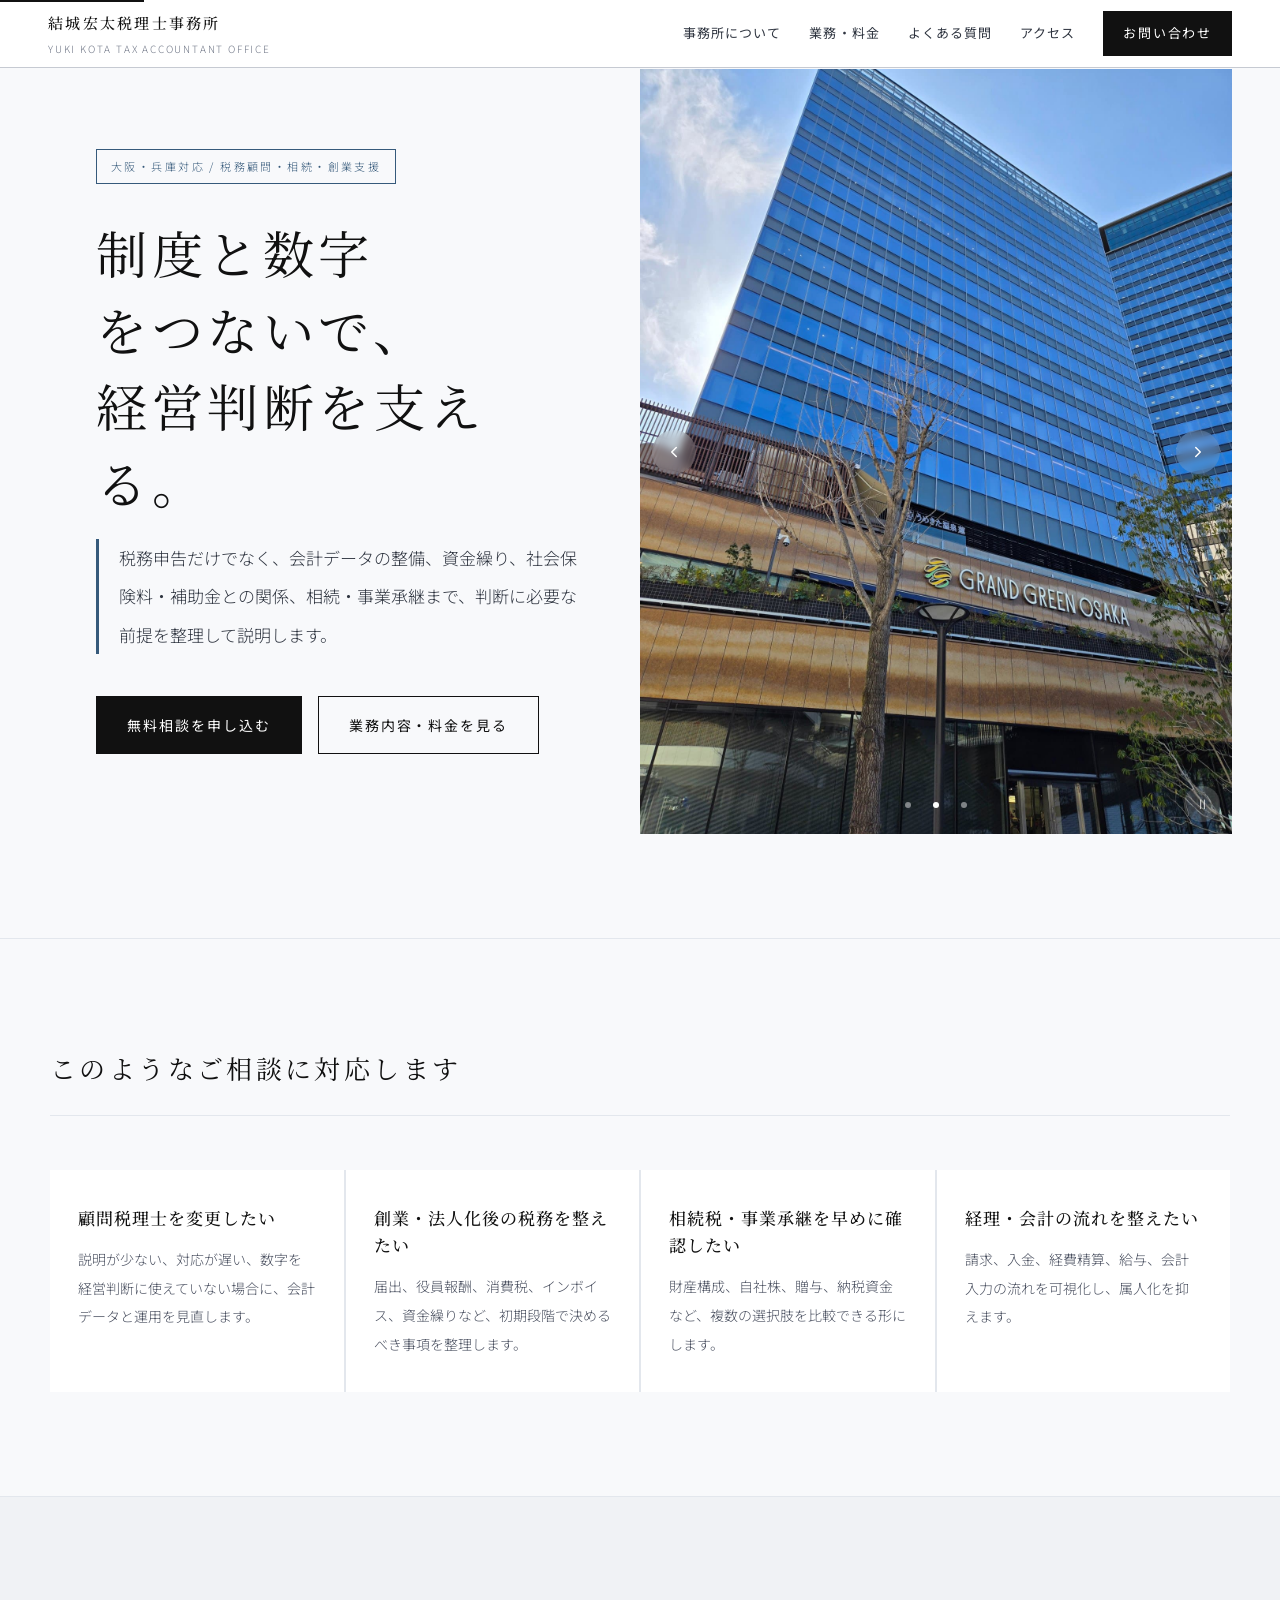
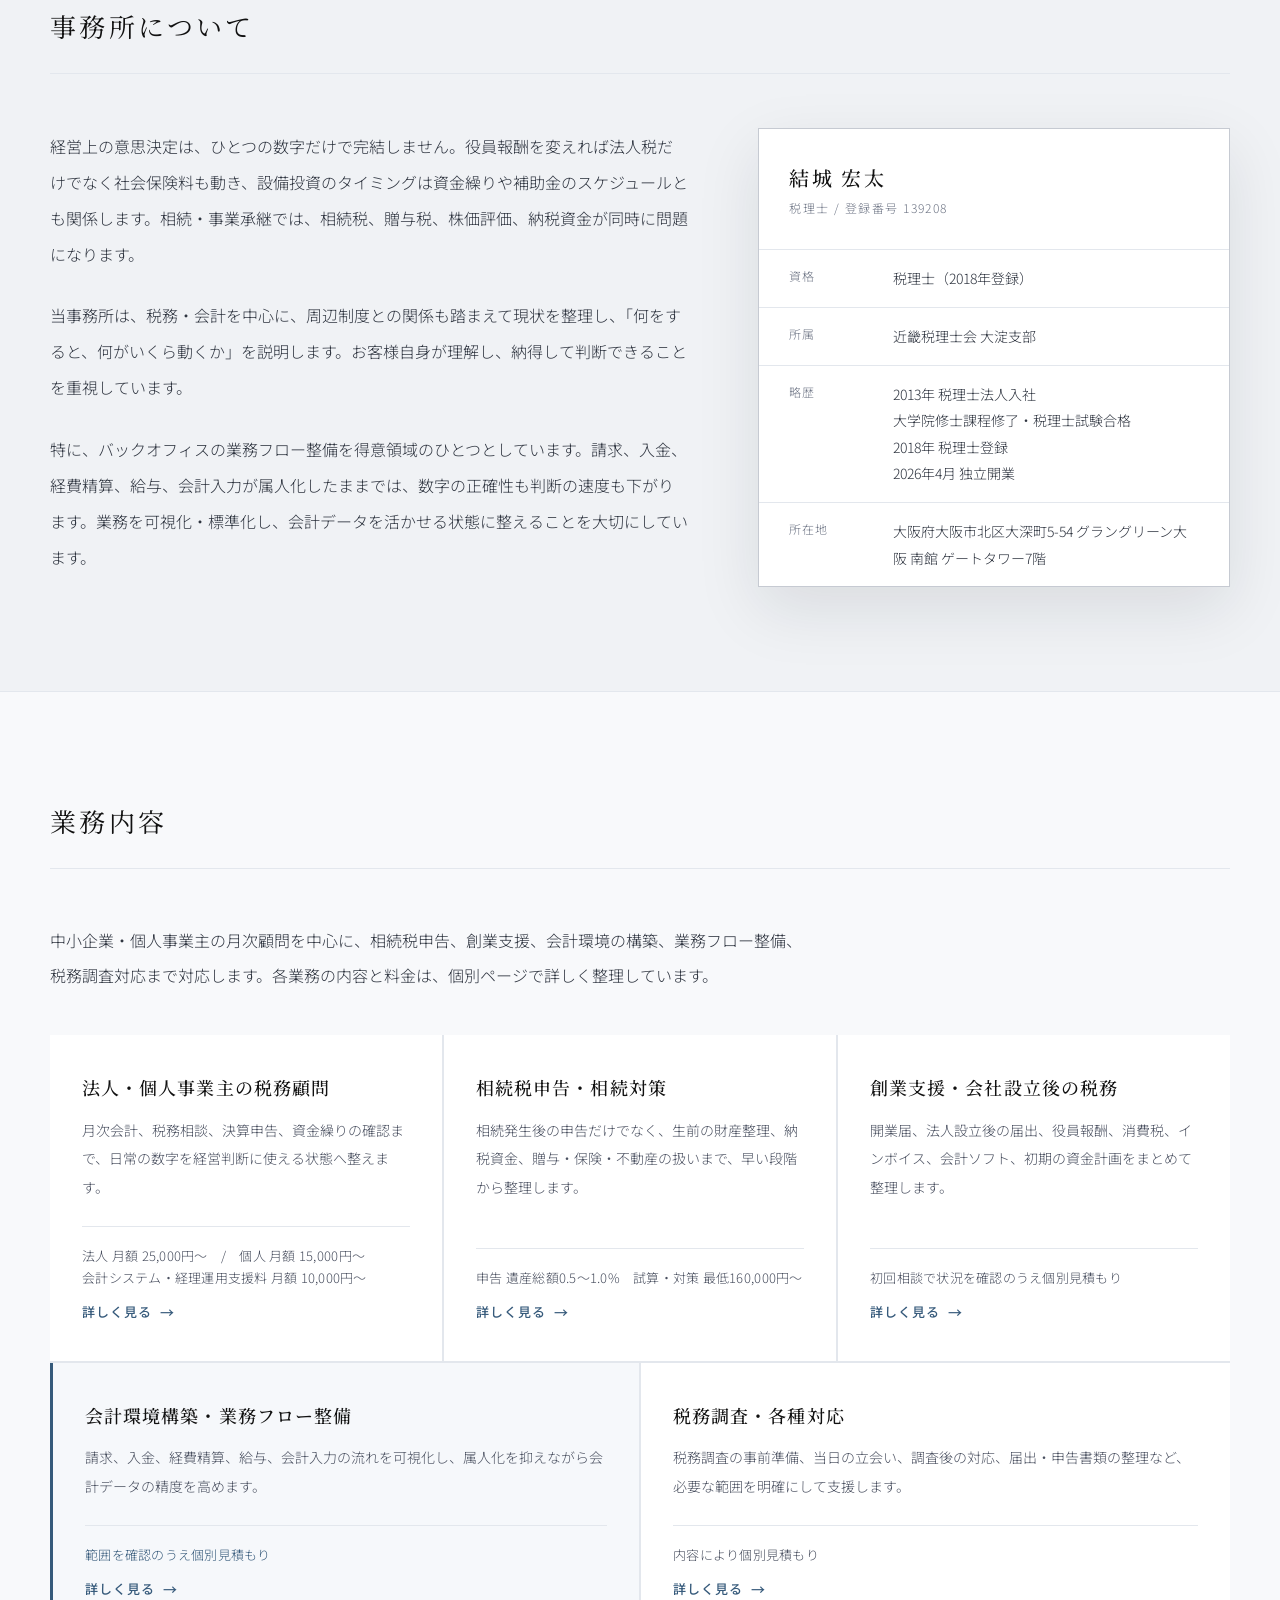
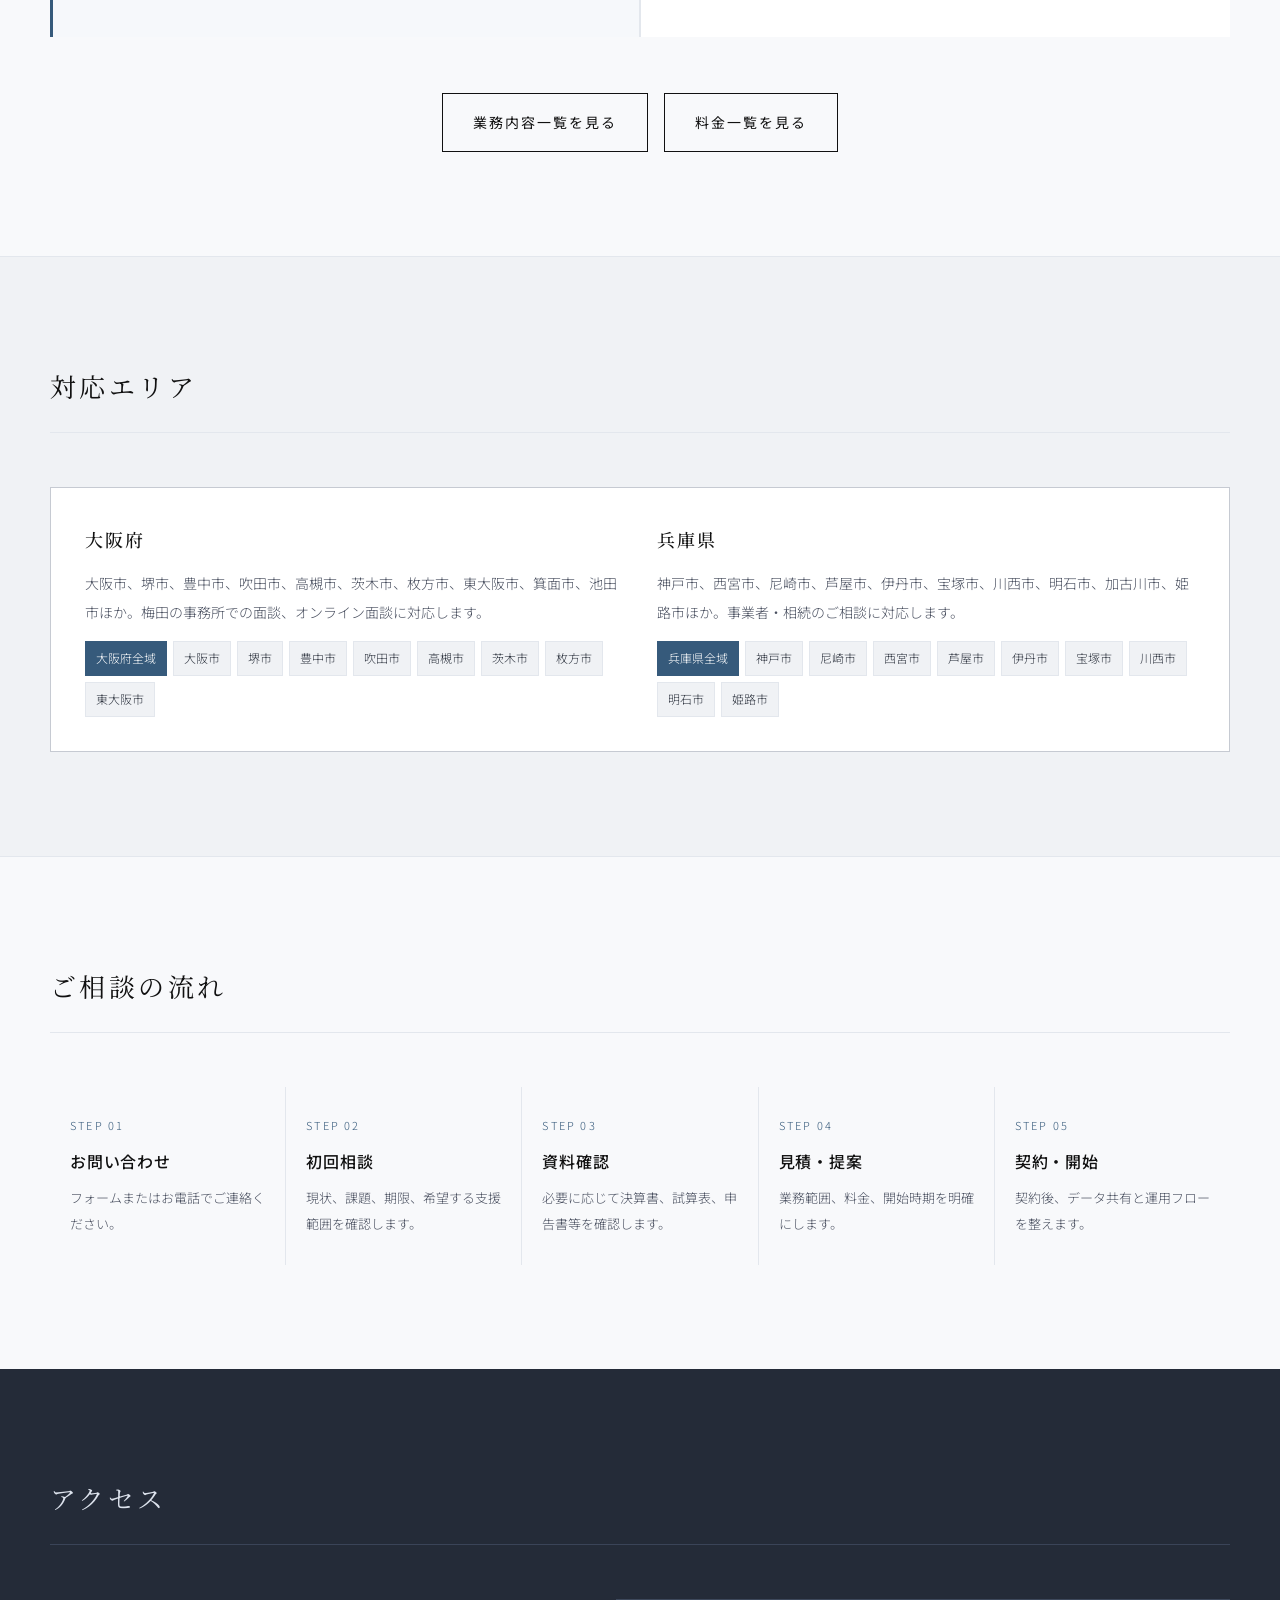
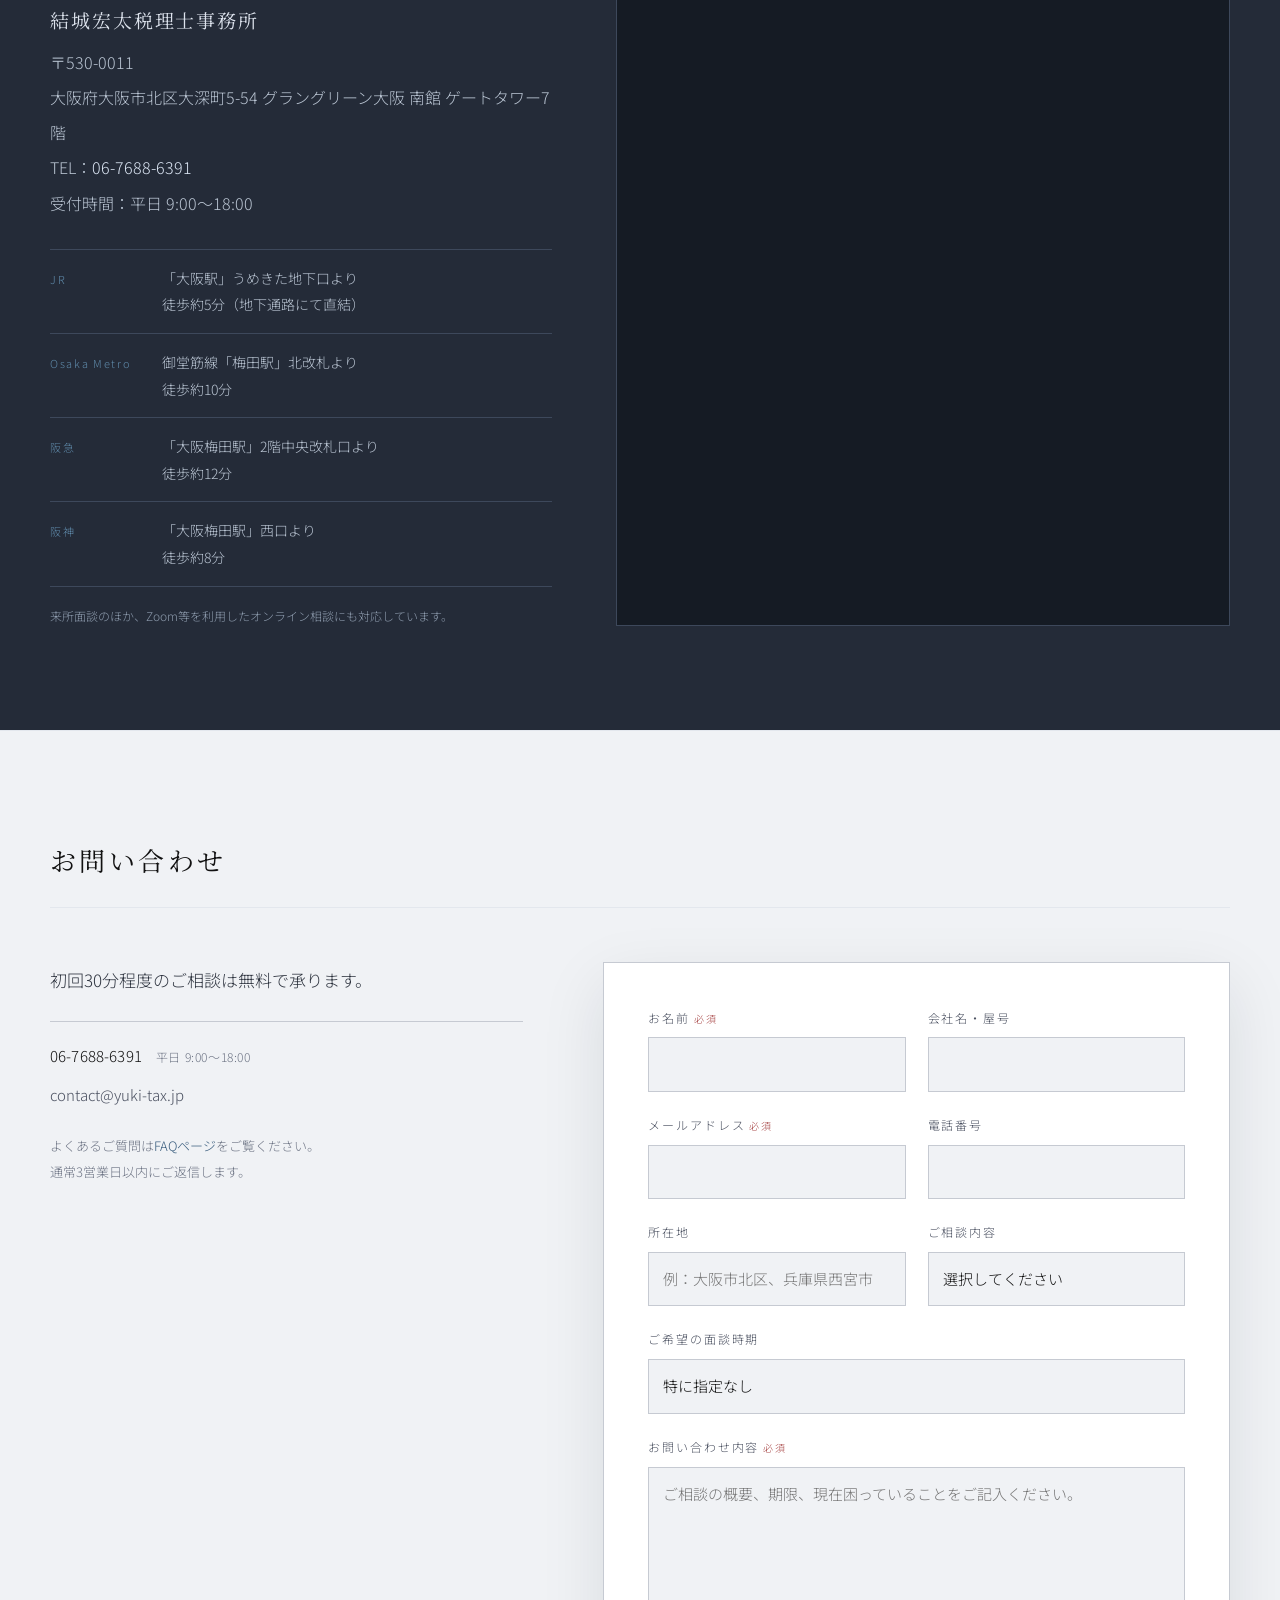
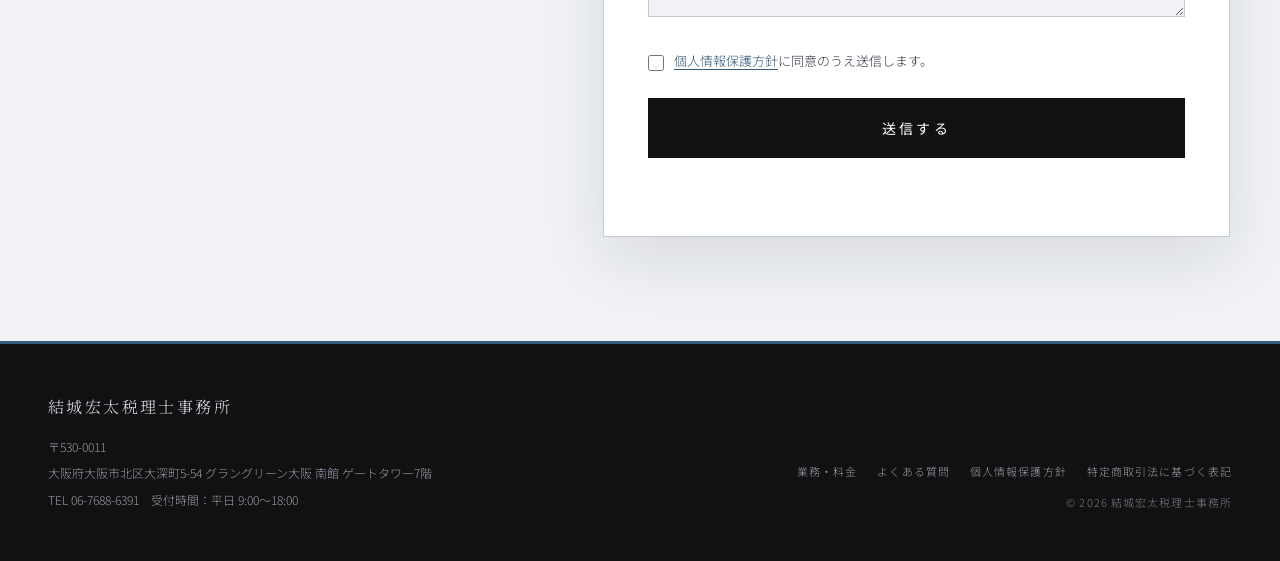
==== commit a005ca79: "Add files via upload" ====
--- a/index.html
+++ b/index.html
@@ -5,35 +5,35 @@
 <meta name="viewport" content="width=device-width, initial-scale=1.0">
 <meta name="format-detection" content="telephone=no">
 <meta name="theme-color" content="#242b38">
-<title>会計環境構築・業務フロー整備 | 結城宏太税理士事務所</title>
-<meta name="description" content="会計環境構築・業務フロー整備支援。請求、入金、経費精算、給与、会計入力の属人化を整理し、バックオフィスを改善。">
+<title>結城宏太税理士事務所 | 大阪・兵庫の税務顧問・相続・創業支援</title>
+<meta name="description" content="大阪・梅田（グラングリーン大阪）を拠点に、大阪府・兵庫県の中小企業・個人事業主・相続のご相談を支援。税務顧問、相続税申告、創業支援、会計環境構築・業務フロー整備に対応。初回30分無料相談。">
 <meta name="robots" content="index, follow, max-snippet:-1, max-image-preview:large, max-video-preview:-1">
 <meta name="author" content="結城宏太税理士事務所">
-<link rel="canonical" href="https://yuki-tax.jp/accounting-dx.html">
+<link rel="canonical" href="https://yuki-tax.jp/">
 <link rel="icon" href="/favicon.ico" sizes="any">
 <link rel="icon" href="/images/icon.svg" type="image/svg+xml">
 <link rel="apple-touch-icon" href="/images/apple-touch-icon.png">
 <link rel="manifest" href="/site.webmanifest">
-<meta property="og:title" content="会計環境構築・業務フロー整備 | 結城宏太税理士事務所">
-<meta property="og:description" content="会計環境構築・業務フロー整備支援。請求、入金、経費精算、給与、会計入力の属人化を整理し、バックオフィスを改善。">
+<meta property="og:title" content="結城宏太税理士事務所 | 大阪・兵庫の税務顧問・相続・創業支援">
+<meta property="og:description" content="大阪・梅田（グラングリーン大阪）を拠点に、大阪府・兵庫県の中小企業・個人事業主・相続のご相談を支援。税務顧問、相続税申告、創業支援、会計環境構築・業務フロー整備に対応。初回30分無料相談。">
 <meta property="og:image" content="https://yuki-tax.jp/images/ogp.jpg">
 <meta property="og:image:width" content="1200">
 <meta property="og:image:height" content="630">
 <meta property="og:image:alt" content="結城宏太税理士事務所">
-<meta property="og:url" content="https://yuki-tax.jp/accounting-dx.html">
+<meta property="og:url" content="https://yuki-tax.jp/">
 <meta property="og:type" content="website">
 <meta property="og:site_name" content="結城宏太税理士事務所">
 <meta property="og:locale" content="ja_JP">
 <meta name="twitter:card" content="summary_large_image">
-<meta name="twitter:title" content="会計環境構築・業務フロー整備 | 結城宏太税理士事務所">
-<meta name="twitter:description" content="会計環境構築・業務フロー整備支援。請求、入金、経費精算、給与、会計入力の属人化を整理し、バックオフィスを改善。">
+<meta name="twitter:title" content="結城宏太税理士事務所 | 大阪・兵庫の税務顧問・相続・創業支援">
+<meta name="twitter:description" content="大阪・梅田（グラングリーン大阪）を拠点に、大阪府・兵庫県の中小企業・個人事業主・相続のご相談を支援。税務顧問、相続税申告、創業支援、会計環境構築・業務フロー整備に対応。初回30分無料相談。">
 <meta name="twitter:image" content="https://yuki-tax.jp/images/ogp.jpg">
 <link rel="preconnect" href="https://fonts.googleapis.com">
 <link rel="preconnect" href="https://fonts.gstatic.com" crossorigin>
 <link rel="preconnect" href="https://www.googletagmanager.com">
 <link rel="dns-prefetch" href="https://maps.google.com">
 <link rel="dns-prefetch" href="https://formspree.io">
-
+<link rel="preload" as="image" href="/images/lobby.jpg" fetchpriority="high">
 <link href="https://fonts.googleapis.com/css2?family=Noto+Serif+JP:wght@300;400;500;600&family=Noto+Sans+JP:wght@300;400;500;600&display=swap" rel="stylesheet">
 <script async src="https://www.googletagmanager.com/gtag/js?id=G-8JLDZXYHXQ"></script>
 <script>
@@ -42,195 +42,10 @@
   gtag('js', new Date());
   gtag('config', 'G-8JLDZXYHXQ');
 </script>
-<script type="application/ld+json">
-{
-  "@context": "https://schema.org",
-  "@type": [
-    "AccountingService",
-    "LocalBusiness"
-  ],
-  "@id": "https://yuki-tax.jp/#organization",
-  "name": "結城宏太税理士事務所",
-  "alternateName": "YUKI KOTA TAX ACCOUNTANT OFFICE",
-  "description": "大阪・梅田を拠点に、大阪府・兵庫県の中小企業、個人事業主、相続の相談に対応する税理士事務所です。税務顧問、相続税申告、創業支援、会計環境構築・業務フロー整備を支援します。",
-  "url": "https://yuki-tax.jp/",
-  "telephone": "+81676886391",
-  "email": "info@yuki-tax.jp",
-  "image": "https://yuki-tax.jp/images/ogp.jpg",
-  "priceRange": "¥¥",
-  "currenciesAccepted": "JPY",
-  "paymentAccepted": "銀行振込",
-  "address": {
-    "@type": "PostalAddress",
-    "postalCode": "530-0011",
-    "addressRegion": "大阪府",
-    "addressLocality": "大阪市北区",
-    "streetAddress": "大深町5-54 グラングリーン大阪 南館 ゲートタワー7階",
-    "addressCountry": "JP"
-  },
-  "geo": {
-    "@type": "GeoCoordinates",
-    "latitude": 34.7024,
-    "longitude": 135.497
-  },
-  "areaServed": [
-    {
-      "@type": "AdministrativeArea",
-      "name": "大阪府"
-    },
-    {
-      "@type": "AdministrativeArea",
-      "name": "兵庫県"
-    }
-  ],
-  "openingHoursSpecification": [
-    {
-      "@type": "OpeningHoursSpecification",
-      "dayOfWeek": [
-        "Monday",
-        "Tuesday",
-        "Wednesday",
-        "Thursday",
-        "Friday"
-      ],
-      "opens": "09:00",
-      "closes": "18:00"
-    }
-  ],
-  "founder": {
-    "@type": "Person",
-    "name": "結城 宏太",
-    "jobTitle": "税理士",
-    "identifier": "税理士登録番号 139208",
-    "memberOf": {
-      "@type": "Organization",
-      "name": "近畿税理士会 大淀支部"
-    }
-  },
-  "foundingDate": "2026-04-01",
-  "hasOfferCatalog": {
-    "@type": "OfferCatalog",
-    "name": "税務・会計サービス",
-    "itemListElement": [
-      {
-        "@type": "Offer",
-        "itemOffered": {
-          "@type": "Service",
-          "name": "法人・個人事業主の税務顧問",
-          "url": "https://yuki-tax.jp/tax-advisory.html"
-        }
-      },
-      {
-        "@type": "Offer",
-        "itemOffered": {
-          "@type": "Service",
-          "name": "相続税申告・相続対策",
-          "url": "https://yuki-tax.jp/inheritance.html"
-        }
-      },
-      {
-        "@type": "Offer",
-        "itemOffered": {
-          "@type": "Service",
-          "name": "創業支援・会社設立後の税務",
-          "url": "https://yuki-tax.jp/startup.html"
-        }
-      },
-      {
-        "@type": "Offer",
-        "itemOffered": {
-          "@type": "Service",
-          "name": "会計環境構築・業務フロー整備",
-          "url": "https://yuki-tax.jp/accounting-dx.html"
-        }
-      },
-      {
-        "@type": "Offer",
-        "itemOffered": {
-          "@type": "Service",
-          "name": "税務調査・各種対応",
-          "url": "https://yuki-tax.jp/tax-investigation.html"
-        }
-      }
-    ]
-  }
-}
-</script>
-<script type="application/ld+json">
-{
-  "@context": "https://schema.org",
-  "@type": "BreadcrumbList",
-  "itemListElement": [
-    {
-      "@type": "ListItem",
-      "position": 1,
-      "name": "ホーム",
-      "item": "https://yuki-tax.jp/"
-    },
-    {
-      "@type": "ListItem",
-      "position": 2,
-      "name": "業務内容",
-      "item": "https://yuki-tax.jp/services.html"
-    },
-    {
-      "@type": "ListItem",
-      "position": 3,
-      "name": "会計環境構築・業務フロー整備",
-      "item": "https://yuki-tax.jp/accounting-dx.html"
-    }
-  ]
-}
-</script>
-<script type="application/ld+json">
-{
-  "@context": "https://schema.org",
-  "@type": "Service",
-  "name": "会計環境構築・業務フロー整備",
-  "description": "会計環境構築・業務フロー整備支援。請求、入金、経費精算、給与、会計入力の属人化を整理し、バックオフィスを改善。",
-  "provider": {
-    "@id": "https://yuki-tax.jp/#organization"
-  },
-  "areaServed": [
-    {
-      "@type": "AdministrativeArea",
-      "name": "大阪府"
-    },
-    {
-      "@type": "AdministrativeArea",
-      "name": "兵庫県"
-    }
-  ],
-  "url": "https://yuki-tax.jp/accounting-dx.html"
-}
-</script>
-<script type="application/ld+json">
-{
-  "@context": "https://schema.org",
-  "@type": "FAQPage",
-  "mainEntity": [
-    {
-      "@type": "Question",
-      "name": "特定の会計ソフトに限定されますか？",
-      "acceptedAnswer": {
-        "@type": "Answer",
-        "text": "限定しません。既存のソフトを前提に改善する場合も、新規導入を比較する場合も、業務量と費用対効果を踏まえて提案します。"
-      }
-    },
-    {
-      "@type": "Question",
-      "name": "小規模事業者でも依頼する意味はありますか？",
-      "acceptedAnswer": {
-        "@type": "Answer",
-        "text": "あります。小規模なうちに請求、入金、経費精算、証憑保存の流れを整えると、後からの修正コストを抑えられます。"
-      }
-    }
-  ]
-}
-</script>
 <link rel="stylesheet" href="assets/css/style.css">
 </head>
-<body><a href="#main" class="skip-link">本文へスキップ</a>
+<body>
+<a href="#main" class="skip-link">本文へスキップ</a>
 <header class="site-header" role="banner">
   <a href="index.html#top" class="logo-wrap" aria-label="結城宏太税理士事務所 ホームへ">
     <span class="logo-main">結城宏太税理士事務所</span>
@@ -251,23 +66,166 @@
   <a href="faq.html" data-mclose>よくある質問</a>
   <a href="index.html#access" data-mclose>アクセス</a>
   <a href="index.html#contact" data-mclose class="mobile-cta">お問い合わせ（初回30分無料）</a>
-</nav><main id="main">
-<section class="page-hero"><div class="section-inner"><p class="page-kicker">SERVICE</p><h1>会計環境構築・業務フロー整備</h1><p>請求、入金、経費精算、給与、会計入力の流れを可視化し、属人化を抑えながら会計データの精度を高めます。</p></div></section>
-<section><div class="section-inner two-col">
-  <div class="main-col">
-    <div class="section-header reveal"><div><h2 class="section-title">対応内容</h2></div></div>
-    <ul class="check-list reveal"><li>請求・入金・支払・経費精算・給与の業務フロー確認</li><li>会計ソフト、請求管理、給与、経費精算ツールの連携検討</li><li>勘定科目、補助科目、部門、証憑保存ルールの整理</li><li>締め日、承認、チェック、修正フローの標準化</li><li>月次決算を早めるための運用設計</li></ul>
-    <div class="section-header reveal"><div><h2 class="section-title">このような場合にご相談ください</h2></div></div>
-    <div class="case-grid reveal"><div class="case-item">会計ソフトを導入したが、自動化がうまく機能していない</div><div class="case-item">経理担当者が変わると処理が止まる</div><div class="case-item">数字が出るのが遅く、経営判断に使えていない</div><div class="case-item">請求、入金、給与、経費精算がバラバラで確認に時間がかかる</div></div>
-    <div class="section-header reveal"><div><h2 class="section-title">ご相談時の注意点</h2></div></div>
-    <div class="note-box reveal"><p>ツール導入だけでなく、実際の業務手順、チェック体制、データの持ち方まで確認します。</p><p>給与計算・労務手続の専門判断が必要な場合は、社会保険労務士等との連携を前提に整理します。</p></div>
-    <div class="section-header reveal"><div><h2 class="section-title">よくある質問</h2></div></div>
-    <div class="faq-list reveal"><details class="faq-item"><summary class="faq-q"><span class="faq-q-main"><span class="faq-q-prefix">Q.</span><span class="faq-q-text">特定の会計ソフトに限定されますか？</span></span><span class="faq-icon" aria-hidden="true"></span></summary><p class="faq-a">限定しません。既存のソフトを前提に改善する場合も、新規導入を比較する場合も、業務量と費用対効果を踏まえて提案します。</p></details><details class="faq-item"><summary class="faq-q"><span class="faq-q-main"><span class="faq-q-prefix">Q.</span><span class="faq-q-text">小規模事業者でも依頼する意味はありますか？</span></span><span class="faq-icon" aria-hidden="true"></span></summary><p class="faq-a">あります。小規模なうちに請求、入金、経費精算、証憑保存の流れを整えると、後からの修正コストを抑えられます。</p></details></div>
-  </div>
-  <aside class="side-col reveal"><div class="side-card"><h2>会計DX・業務フロー</h2><p>個別見積もり</p><a class="btn-primary full" href="index.html#contact">相談する</a><a class="btn-secondary dark full" href="services.html#scope">料金一覧へ</a></div><div class="side-card subtle"><h3>対応エリア</h3><p>大阪府・兵庫県を中心に来所・オンラインで対応します。</p></div></aside>
-</div></section>
-<section class="cta-band"><div class="section-inner cta-inner"><div><h2>初回30分の無料相談を承ります</h2><p>相談内容、期限、現在の資料状況を分かる範囲でお知らせください。業務範囲と料金を確認したうえで、必要な対応をご提案します。</p></div><a class="btn-primary" href="index.html#contact">お問い合わせへ進む</a></div></section>
-</main><div class="sticky-cta" aria-label="固定お問い合わせ導線">
+</nav>
+<main id="main">
+  <section class="hero" id="top" aria-label="結城宏太税理士事務所の概要">
+    <div class="hero-left">
+      <span class="hero-badge">大阪・兵庫対応 / 税務顧問・相続・創業支援</span>
+      <h1 class="hero-title">制度と数字をつないで、<br>経営判断を支える。</h1>
+      <p class="hero-sub">税務申告だけでなく、会計データの整備、資金繰り、社会保険料・補助金との関係、相続・事業承継まで、判断に必要な前提を整理して説明します。</p>
+      <div class="hero-actions"><a href="#contact" class="btn-primary">無料相談を申し込む</a><a href="services.html" class="btn-secondary">業務内容・料金を見る</a></div>
+    </div>
+    <div class="hero-right">
+      <div class="slideshow" id="heroSlide" aria-roledescription="carousel" aria-label="事務所周辺の写真">
+        <div class="slide active" role="group" aria-label="1 / 3"><img src="images/lobby.jpg" alt="ゲートタワーオフィスのロビー" width="1200" height="800" fetchpriority="high"></div>
+        <div class="slide" role="group" aria-label="2 / 3"><img src="images/tower.jpg" alt="グラングリーン大阪 南館 ゲートタワーの外観" width="1200" height="800" loading="lazy"></div>
+        <div class="slide" role="group" aria-label="3 / 3"><img src="images/exterior1.jpg" alt="グラングリーン大阪の外観" width="1200" height="800" loading="lazy"></div>
+        <button class="slide-btn slide-prev" type="button" aria-label="前の画像"><svg viewBox="0 0 24 24" aria-hidden="true"><polyline points="15 18 9 12 15 6"></polyline></svg></button>
+        <button class="slide-btn slide-next" type="button" aria-label="次の画像"><svg viewBox="0 0 24 24" aria-hidden="true"><polyline points="9 18 15 12 9 6"></polyline></svg></button>
+        <button class="slide-pause" type="button" aria-label="自動再生を一時停止" id="slidePause"><span aria-hidden="true">Ⅱ</span></button>
+        <div class="slide-dots" role="tablist" aria-label="スライド選択"><button class="slide-dot active" type="button" aria-label="1枚目を表示" aria-selected="true"></button><button class="slide-dot" type="button" aria-label="2枚目を表示" aria-selected="false"></button><button class="slide-dot" type="button" aria-label="3枚目を表示" aria-selected="false"></button></div>
+      </div>
+    </div>
+  </section>
+
+  <section id="needs" class="section-light">
+    <div class="section-inner">
+      <div class="section-header reveal"><div><h2 class="section-title">このようなご相談に対応します</h2></div></div>
+      <div class="needs-grid reveal">
+        <div class="need-item"><strong>顧問税理士を変更したい</strong><p>説明が少ない、対応が遅い、数字を経営判断に使えていない場合に、会計データと運用を見直します。</p></div>
+        <div class="need-item"><strong>創業・法人化後の税務を整えたい</strong><p>届出、役員報酬、消費税、インボイス、資金繰りなど、初期段階で決めるべき事項を整理します。</p></div>
+        <div class="need-item"><strong>相続税・事業承継を早めに確認したい</strong><p>財産構成、自社株、贈与、納税資金など、複数の選択肢を比較できる形にします。</p></div>
+        <div class="need-item"><strong>経理・会計の流れを整えたい</strong><p>請求、入金、経費精算、給与、会計入力の流れを可視化し、属人化を抑えます。</p></div>
+      </div>
+    </div>
+  </section>
+
+  <section id="about" class="section-warm">
+    <div class="section-inner">
+      <div class="section-header reveal"><div><h2 class="section-title">事務所について</h2></div></div>
+      <div class="about-grid">
+        <div class="about-text reveal">
+          <p>経営上の意思決定は、ひとつの数字だけで完結しません。役員報酬を変えれば法人税だけでなく社会保険料も動き、設備投資のタイミングは資金繰りや補助金のスケジュールとも関係します。相続・事業承継では、相続税、贈与税、株価評価、納税資金が同時に問題になります。</p>
+          <p>当事務所は、税務・会計を中心に、周辺制度との関係も踏まえて現状を整理し、「何をすると、何がいくら動くか」を説明します。お客様自身が理解し、納得して判断できることを重視しています。</p>
+          <p>特に、バックオフィスの業務フロー整備を得意領域のひとつとしています。請求、入金、経費精算、給与、会計入力が属人化したままでは、数字の正確性も判断の速度も下がります。業務を可視化・標準化し、会計データを活かせる状態に整えることを大切にしています。</p>
+        </div>
+        <aside class="profile-box reveal" aria-label="代表プロフィール">
+          <div class="profile-head"><div><p class="profile-name">結城 宏太</p><p class="profile-role">税理士 / 登録番号 139208</p></div></div>
+          <div class="profile-row"><span class="profile-label">資格</span><span class="profile-value">税理士（2018年登録）</span></div>
+          <div class="profile-row"><span class="profile-label">所属</span><span class="profile-value">近畿税理士会 大淀支部</span></div>
+          <div class="profile-row"><span class="profile-label">略歴</span><span class="profile-value">2013年 税理士法人入社<br>大学院修士課程修了・税理士試験合格<br>2018年 税理士登録<br>2026年4月 独立開業</span></div>
+          <div class="profile-row"><span class="profile-label">所在地</span><span class="profile-value">大阪府大阪市北区大深町5-54 グラングリーン大阪 南館 ゲートタワー7階</span></div>
+        </aside>
+      </div>
+    </div>
+  </section>
+
+  <section id="services" class="section-light">
+    <div class="section-inner">
+      <div class="section-header reveal"><div><h2 class="section-title">業務内容</h2></div></div>
+      <p class="lead-text reveal">中小企業・個人事業主の月次顧問を中心に、相続税申告、創業支援、会計環境の構築、業務フロー整備、税務調査対応まで対応します。各業務の内容と料金は、個別ページで詳しく整理しています。</p>
+      <div class="services-grid reveal"><article class="service-card">
+    <h3 class="service-name">法人・個人事業主の税務顧問</h3>
+    <p class="service-desc">月次会計、税務相談、決算申告、資金繰りの確認まで、日常の数字を経営判断に使える状態へ整えます。</p>
+    <div class="service-foot"><span class="service-price">法人 月額 25,000円〜　/　個人 月額 15,000円〜<br>会計システム・経理運用支援料 月額 10,000円〜</span><a class="text-link" href="tax-advisory.html">詳しく見る</a></div>
+  </article>
+<article class="service-card">
+    <h3 class="service-name">相続税申告・相続対策</h3>
+    <p class="service-desc">相続発生後の申告だけでなく、生前の財産整理、納税資金、贈与・保険・不動産の扱いまで、早い段階から整理します。</p>
+    <div class="service-foot"><span class="service-price">申告 遺産総額0.5〜1.0%　試算・対策 最低160,000円〜</span><a class="text-link" href="inheritance.html">詳しく見る</a></div>
+  </article>
+<article class="service-card">
+    <h3 class="service-name">創業支援・会社設立後の税務</h3>
+    <p class="service-desc">開業届、法人設立後の届出、役員報酬、消費税、インボイス、会計ソフト、初期の資金計画をまとめて整理します。</p>
+    <div class="service-foot"><span class="service-price">初回相談で状況を確認のうえ個別見積もり</span><a class="text-link" href="startup.html">詳しく見る</a></div>
+  </article>
+<article class="service-card highlight">
+    <h3 class="service-name">会計環境構築・業務フロー整備</h3>
+    <p class="service-desc">請求、入金、経費精算、給与、会計入力の流れを可視化し、属人化を抑えながら会計データの精度を高めます。</p>
+    <div class="service-foot"><span class="service-price">範囲を確認のうえ個別見積もり</span><a class="text-link" href="accounting-dx.html">詳しく見る</a></div>
+  </article>
+<article class="service-card">
+    <h3 class="service-name">税務調査・各種対応</h3>
+    <p class="service-desc">税務調査の事前準備、当日の立会い、調査後の対応、届出・申告書類の整理など、必要な範囲を明確にして支援します。</p>
+    <div class="service-foot"><span class="service-price">内容により個別見積もり</span><a class="text-link" href="tax-investigation.html">詳しく見る</a></div>
+  </article></div>
+      <div class="center-actions reveal"><a href="services.html" class="btn-secondary dark">業務内容一覧を見る</a><a href="services.html#scope" class="btn-secondary dark">料金一覧を見る</a></div>
+    </div>
+  </section>
+
+  <section id="area" class="section-warm">
+    <div class="section-inner">
+      <div class="section-header reveal"><div><h2 class="section-title">対応エリア</h2></div></div>
+      <div class="area-box reveal">
+        <div><h3>大阪府</h3><p>大阪市、堺市、豊中市、吹田市、高槻市、茨木市、枚方市、東大阪市、箕面市、池田市ほか。梅田の事務所での面談、オンライン面談に対応します。</p><div class="area-tags" aria-hidden="true"><span class="area-tag primary">大阪府全域</span><span class="area-tag">大阪市</span><span class="area-tag">堺市</span><span class="area-tag">豊中市</span><span class="area-tag">吹田市</span><span class="area-tag">高槻市</span><span class="area-tag">茨木市</span><span class="area-tag">枚方市</span><span class="area-tag">東大阪市</span></div></div>
+        <div><h3>兵庫県</h3><p>神戸市、西宮市、尼崎市、芦屋市、伊丹市、宝塚市、川西市、明石市、加古川市、姫路市ほか。事業者・相続のご相談に対応します。</p><div class="area-tags" aria-hidden="true"><span class="area-tag primary">兵庫県全域</span><span class="area-tag">神戸市</span><span class="area-tag">尼崎市</span><span class="area-tag">西宮市</span><span class="area-tag">芦屋市</span><span class="area-tag">伊丹市</span><span class="area-tag">宝塚市</span><span class="area-tag">川西市</span><span class="area-tag">明石市</span><span class="area-tag">姫路市</span></div></div>
+      </div>
+    </div>
+  </section>
+
+  <section id="flow">
+    <div class="section-inner">
+      <div class="section-header reveal"><div><h2 class="section-title">ご相談の流れ</h2></div></div>
+      <div class="flow-grid reveal">
+        <div class="flow-item"><span class="flow-step">STEP 01</span><p class="flow-title">お問い合わせ</p><p class="flow-desc">フォームまたはお電話でご連絡ください。</p></div>
+        <div class="flow-item"><span class="flow-step">STEP 02</span><p class="flow-title">初回相談</p><p class="flow-desc">現状、課題、期限、希望する支援範囲を確認します。</p></div>
+        <div class="flow-item"><span class="flow-step">STEP 03</span><p class="flow-title">資料確認</p><p class="flow-desc">必要に応じて決算書、試算表、申告書等を確認します。</p></div>
+        <div class="flow-item"><span class="flow-step">STEP 04</span><p class="flow-title">見積・提案</p><p class="flow-desc">業務範囲、料金、開始時期を明確にします。</p></div>
+        <div class="flow-item"><span class="flow-step">STEP 05</span><p class="flow-title">契約・開始</p><p class="flow-desc">契約後、データ共有と運用フローを整えます。</p></div>
+      </div>
+    </div>
+  </section>
+
+  <section id="access" class="section-dark">
+    <div class="section-inner">
+      <div class="section-header reveal"><div><h2 class="section-title">アクセス</h2></div></div>
+      <div class="access-grid reveal">
+        <div>
+          <address class="access-address"><strong>結城宏太税理士事務所</strong>〒530-0011<br>大阪府大阪市北区大深町5-54 グラングリーン大阪 南館 ゲートタワー7階<br>TEL：<a href="tel:+81676886391" data-track="tel">06-7688-6391</a><br>受付時間：平日 9:00〜18:00</address>
+          <div class="access-routes"><div class="access-route"><span class="route-line">JR</span><span class="route-desc">「大阪駅」うめきた地下口より<br>徒歩約5分（地下通路にて直結）</span></div><div class="access-route"><span class="route-line">Osaka Metro</span><span class="route-desc">御堂筋線「梅田駅」北改札より<br>徒歩約10分</span></div><div class="access-route"><span class="route-line">阪急</span><span class="route-desc">「大阪梅田駅」2階中央改札口より<br>徒歩約12分</span></div><div class="access-route"><span class="route-line">阪神</span><span class="route-desc">「大阪梅田駅」西口より<br>徒歩約8分</span></div></div>
+          <p class="route-note">来所面談のほか、Zoom等を利用したオンライン相談にも対応しています。</p>
+        </div>
+        <div class="access-map"><iframe title="結城宏太税理士事務所の所在地" src="https://www.google.com/maps?q=%E5%A4%A7%E9%98%AA%E5%BA%9C%E5%A4%A7%E9%98%AA%E5%B8%82%E5%8C%97%E5%8C%BA%E5%A4%A7%E6%B7%B1%E7%94%BA5-54&output=embed" width="600" height="380" loading="lazy" referrerpolicy="no-referrer-when-downgrade"></iframe></div>
+      </div>
+    </div>
+  </section>
+
+  <section id="contact" class="section-warm">
+    <div class="section-inner">
+      <div class="section-header reveal"><div><h2 class="section-title">お問い合わせ</h2></div></div>
+      <div class="contact-grid reveal">
+        <div>
+          <p class="contact-lead">初回30分程度のご相談は無料で承ります。</p>
+          <div class="contact-direct-info">
+            <p class="contact-direct-tel"><a href="tel:+81676886391">06-7688-6391</a><span>平日 9:00〜18:00</span></p>
+            <p class="contact-direct-mail"><a href="mailto:contact@yuki-tax.jp">contact@yuki-tax.jp</a></p>
+          </div>
+          <p class="contact-sub-note">よくあるご質問は<a href="faq.html">FAQページ</a>をご覧ください。<br>通常3営業日以内にご返信します。</p>
+          
+        </div>
+        <div class="contact-form" aria-live="polite">
+          <form id="contactForm" action="https://formspree.io/f/maqlllje" method="POST" novalidate>
+            <input type="text" name="_gotcha" tabindex="-1" autocomplete="off" class="hp" aria-hidden="true">
+            <div class="form-grid">
+              <div class="form-row"><label class="form-label" for="name">お名前<span>必須</span></label><input class="form-input" id="name" name="name" type="text" autocomplete="name" required aria-required="true"></div>
+              <div class="form-row"><label class="form-label" for="company">会社名・屋号</label><input class="form-input" id="company" name="company" type="text" autocomplete="organization"></div>
+              <div class="form-row"><label class="form-label" for="email">メールアドレス<span>必須</span></label><input class="form-input" id="email" name="email" type="email" autocomplete="email" inputmode="email" required aria-required="true"></div>
+              <div class="form-row"><label class="form-label" for="tel">電話番号</label><input class="form-input" id="tel" name="tel" type="tel" autocomplete="tel" inputmode="tel"></div>
+              <div class="form-row"><label class="form-label" for="areaInput">所在地</label><input class="form-input" id="areaInput" name="area" type="text" placeholder="例：大阪市北区、兵庫県西宮市"></div>
+              <div class="form-row"><label class="form-label" for="service">ご相談内容</label><select class="form-select" id="service" name="service"><option value="">選択してください</option><option>税務顧問</option><option>創業・法人化</option><option>相続税申告・相続対策</option><option>会計環境・業務フロー整備</option><option>税務調査対応</option><option>その他</option></select></div>
+              <div class="form-row full"><label class="form-label" for="timing">ご希望の面談時期</label><select class="form-select" id="timing" name="timing"><option value="">特に指定なし</option><option>できるだけ早く（1〜2週間以内）</option><option>今月中</option><option>来月以降</option><option>決算・申告期限が近い</option></select></div>
+              <div class="form-row full"><label class="form-label" for="message">お問い合わせ内容<span>必須</span></label><textarea class="form-textarea" id="message" name="message" required aria-required="true" placeholder="ご相談の概要、期限、現在困っていることをご記入ください。"></textarea></div>
+            </div>
+            <div class="consent-row"><input type="checkbox" id="consent" required aria-required="true"><label class="consent-label" for="consent"><a href="privacy.html">個人情報保護方針</a>に同意のうえ送信します。</label></div>
+            <button type="submit" class="form-submit">送信する</button>
+            <p class="form-status" id="formStatus" role="status" aria-live="polite"></p>
+          </form>
+        </div>
+      </div>
+    </div>
+  </section>
+</main>
+<div class="sticky-cta" aria-label="固定お問い合わせ導線">
   <a href="tel:+81676886391" class="sticky-tel" data-track="tel">電話</a>
   <a href="index.html#contact" class="sticky-form">無料相談</a>
 </div>
@@ -287,4 +245,6 @@
     <p class="footer-copy">© 2026 結城宏太税理士事務所</p>
   </div>
 </footer>
-<script src="assets/js/main.js" defer></script></body></html>+<script src="assets/js/main.js" defer></script>
+</body>
+</html>
--- a/assets/css/style.css
+++ b/assets/css/style.css
@@ -1 +1 @@
-*,*::before,*::after{box-sizing:border-box;margin:0;padding:0}:root{--ink:#111;--ink-mid:#2f3540;--ink-light:#4a5060;--ink-muted:#6e7585;--paper:#f8f9fb;--paper-warm:#f0f2f5;--paper-strong:#fff;--paper-dark:#242b38;--rule:#c6cad2;--rule-light:#e3e7ed;--accent:#365a7b;--accent-light:#5f8aaa;--danger:#a43f3f;--shadow:0 22px 60px rgba(20,31,43,.10);--ff-serif:'Noto Serif JP','Yu Mincho','游明朝',serif;--ff-sans:'Noto Sans JP','Hiragino Sans','Yu Gothic',sans-serif;--header-h:68px}html{scroll-behavior:smooth;scroll-padding-top:86px}@media(prefers-reduced-motion:reduce){html{scroll-behavior:auto}*,*::before,*::after{animation-duration:.01ms!important;transition-duration:.01ms!important;scroll-behavior:auto!important}}body{background:var(--paper);color:var(--ink);font-family:var(--ff-sans);font-size:16px;font-weight:300;line-height:1.9;-webkit-font-smoothing:antialiased}a{color:inherit}img{max-width:100%;height:auto;display:block}button,input,textarea,select{font:inherit}.skip-link{position:absolute;top:-48px;left:0;background:var(--ink);color:#fff;padding:10px 16px;z-index:1000;text-decoration:none}.skip-link:focus{top:0}:focus-visible{outline:2px solid var(--accent);outline-offset:3px}.site-header{position:fixed;inset:0 0 auto 0;height:var(--header-h);z-index:100;background:rgba(255,255,255,.96);backdrop-filter:blur(8px);-webkit-backdrop-filter:blur(8px);border-bottom:1px solid var(--rule);display:flex;align-items:center;justify-content:space-between;padding:0 48px}.logo-wrap{text-decoration:none;display:flex;flex-direction:column;gap:2px}.logo-main{font-family:var(--ff-serif);font-size:15px;letter-spacing:.15em;color:var(--ink);font-weight:500}.logo-sub{font-size:10px;letter-spacing:.18em;color:var(--ink-muted)}.global-nav{display:flex;align-items:center;gap:28px}.global-nav a{font-size:13px;letter-spacing:.08em;color:var(--ink-mid);text-decoration:none;font-weight:400}.global-nav a:hover{color:var(--accent)}.nav-cta{background:var(--ink);color:#fff!important;padding:10px 20px;letter-spacing:.14em!important}.nav-cta:hover{background:var(--accent)!important}.hamburger{display:none;flex-direction:column;gap:6px;background:none;border:0;cursor:pointer;min-width:44px;min-height:44px;align-items:center;justify-content:center}.hamburger span{display:block;width:24px;height:1.5px;background:var(--ink);transition:transform .25s,opacity .25s}.hamburger.open span:nth-child(1){transform:translateY(7.5px) rotate(45deg)}.hamburger.open span:nth-child(2){opacity:0}.hamburger.open span:nth-child(3){transform:translateY(-7.5px) rotate(-45deg)}.mobile-nav{display:none;position:fixed;top:var(--header-h);left:0;right:0;z-index:99;background:#fff;border-bottom:2px solid var(--ink);flex-direction:column;max-height:calc(100vh - var(--header-h));overflow:auto}.mobile-nav.open{display:flex}.mobile-nav a{padding:17px 24px;text-decoration:none;border-bottom:1px solid var(--rule-light);font-size:15px;color:var(--ink-mid)}.mobile-nav .mobile-cta{background:var(--ink);color:#fff;text-align:center;letter-spacing:.12em}.hero{min-height:100vh;display:grid;grid-template-columns:1fr 1fr;padding-top:var(--header-h);background:var(--paper)}.hero-left{display:flex;flex-direction:column;justify-content:center;padding:80px 56px 80px 48px}.hero-badge{display:inline-block;align-self:flex-start;font-size:11px;letter-spacing:.22em;color:var(--accent);border:1px solid var(--accent);padding:6px 14px;margin-bottom:30px}.hero-title{font-family:var(--ff-serif);font-size:clamp(32px,4vw,56px);font-weight:400;letter-spacing:.09em;line-height:1.5;margin-bottom:18px;text-wrap:balance}.hero-sub{font-size:17px;line-height:2.25;color:var(--ink-mid);max-width:520px;border-left:3px solid var(--accent);padding-left:20px;margin-bottom:42px}.hero-actions,.center-actions{display:flex;gap:16px;flex-wrap:wrap}.center-actions{justify-content:center;margin-top:56px}.btn-primary,.btn-secondary{display:inline-flex;align-items:center;justify-content:center;min-height:44px;padding:15px 30px;text-decoration:none;font-size:14px;font-weight:400;letter-spacing:.14em;border:1px solid var(--ink);transition:background .25s,color .25s,border-color .25s}.btn-primary{background:var(--ink);color:#fff}.btn-primary:hover{background:var(--accent);border-color:var(--accent)}.btn-secondary{background:transparent;color:var(--ink)}.btn-secondary:hover,.btn-secondary.dark:hover{background:var(--ink);color:#fff}.btn-secondary.dark{color:var(--ink);border-color:var(--ink)}.btn-primary.full,.btn-secondary.full{width:100%;margin-top:12px}.hero-right{position:relative;overflow:hidden;min-height:520px;background:#111}.slideshow{height:100%;position:relative}.slide{position:absolute;inset:0;opacity:0;transition:opacity .7s ease}.slide.active{opacity:1}.slide img{width:100%;height:100%;object-fit:cover}.slide-btn{position:absolute;top:50%;transform:translateY(-50%);z-index:10;width:44px;height:44px;border-radius:50%;border:0;background:rgba(255,255,255,.16);backdrop-filter:blur(4px);cursor:pointer;display:flex;align-items:center;justify-content:center}.slide-btn:hover,.slide-pause:hover{background:rgba(255,255,255,.3)}.slide-btn svg{width:18px;height:18px;fill:none;stroke:#fff;stroke-width:2;stroke-linecap:round;stroke-linejoin:round}.slide-prev{left:12px}.slide-next{right:12px}.slide-pause{position:absolute;right:12px;bottom:12px;z-index:10;width:36px;height:36px;border-radius:50%;border:0;background:rgba(255,255,255,.16);color:#fff;cursor:pointer;font-size:13px}.slide-dots{position:absolute;left:50%;bottom:18px;transform:translateX(-50%);display:flex;gap:6px;z-index:10}.slide-dot{width:22px;height:22px;border:0;background:transparent;display:flex;align-items:center;justify-content:center;cursor:pointer}.slide-dot::after{content:'';width:6px;height:6px;border-radius:50%;background:rgba(255,255,255,.45)}.slide-dot.active::after{background:#fff}.photo-strip{display:grid;grid-template-columns:2fr 3fr 2fr;gap:3px;height:300px;background:var(--rule-light)}.strip-photo{position:relative;overflow:hidden}.strip-photo img{width:100%;height:100%;object-fit:cover;transition:transform .6s}.strip-photo:hover img{transform:scale(1.04)}.strip-caption{position:absolute;left:0;right:0;bottom:0;color:#fff;background:linear-gradient(transparent,rgba(0,0,0,.58));font-size:11px;letter-spacing:.15em;padding:22px 16px 12px}.section-inner{max-width:1180px;margin:0 auto}section{padding:104px 48px;border-top:1px solid var(--rule-light)}.section-light{background:var(--paper)}.section-warm{background:var(--paper-warm)}.section-dark{background:var(--paper-dark);color:#dde3ed;border-top:0}.section-header{display:flex;align-items:baseline;gap:18px;margin-bottom:54px;border-bottom:1px solid var(--rule-light);padding-bottom:22px}.section-dark .section-header{border-bottom-color:#3a4458}.section-num{font-size:11px;letter-spacing:.25em;color:var(--ink-muted);flex:0 0 auto}.section-dark .section-num{color:#8191a3}.section-title{font-family:var(--ff-serif);font-size:26px;letter-spacing:.13em;font-weight:400}.section-title-en{font-size:11px;letter-spacing:.28em;color:var(--ink-muted);margin-top:3px}.section-dark .section-title,.section-dark .section-title-en{color:#dde3ed}.lead-text{max-width:760px;color:var(--ink-mid);line-height:2.2;margin-bottom:42px}.needs-grid,.policy-grid,.case-grid{display:grid;gap:2px;background:var(--rule-light)}.services-grid{display:grid;grid-template-columns:repeat(6,1fr);gap:2px;background:var(--rule-light)}.services-grid>.service-card:nth-child(-n+3){grid-column:span 2}.services-grid>.service-card:nth-child(n+4){grid-column:span 3}.needs-grid{grid-template-columns:repeat(4,1fr)}.need-item,.policy-item,.case-item{background:var(--paper-strong);padding:34px 28px}.service-card{background:var(--paper-strong);padding:38px 32px 32px;display:flex;flex-direction:column}.service-card .service-name{font-family:var(--ff-serif);font-size:18px;font-weight:500;letter-spacing:.06em;line-height:1.6;margin-bottom:14px;color:var(--ink)}.service-card .service-desc{flex:1 0 auto;margin-bottom:24px}.service-card .service-foot{margin-top:auto;padding-top:18px;border-top:1px solid var(--rule-light);display:flex;flex-direction:column;gap:10px}.service-card .service-price{color:var(--ink-light);font-size:13px;letter-spacing:.02em;line-height:1.7}.service-card.highlight{background:#f6f8fb;border-left:3px solid var(--accent)}.service-card.highlight .service-price{color:var(--accent)}.need-item strong,.policy-item h3{display:block;font-family:var(--ff-serif);font-size:17px;font-weight:500;letter-spacing:.06em;line-height:1.6;margin-bottom:14px;color:var(--ink)}.need-item p,.policy-item p,.service-desc,.case-item{font-size:14px;color:var(--ink-light);line-height:2.05}.about-grid{display:grid;grid-template-columns:1.15fr .85fr;gap:70px;align-items:start}.about-text{color:var(--ink-mid);line-height:2.25}.about-text p+p{margin-top:1.6em}.profile-box{background:#fff;border:1px solid var(--rule);box-shadow:var(--shadow)}.profile-head{display:flex;align-items:center;gap:0;padding:30px 30px;border-bottom:1px solid var(--rule-light)}.profile-name{font-family:var(--ff-serif);font-size:20px;letter-spacing:.12em;font-weight:500}.profile-role{font-size:12px;color:var(--ink-muted);letter-spacing:.12em}.profile-row{display:flex;gap:18px;padding:15px 30px;border-bottom:1px solid var(--rule-light)}.profile-row:last-child{border-bottom:0}.profile-label{width:86px;flex:0 0 auto;color:var(--ink-muted);font-size:12px;letter-spacing:.08em}.profile-value{color:var(--ink-mid);font-size:14px;line-height:1.9}.policy-grid{grid-template-columns:repeat(3,1fr)}.text-link{display:inline-flex;align-items:center;gap:8px;color:var(--accent);font-size:13px;letter-spacing:.08em;text-decoration:none;font-weight:500;align-self:flex-start;border-bottom:1px solid transparent;padding-bottom:2px;transition:border-color .2s,gap .2s}.text-link::after{content:"→";font-size:14px;transition:transform .2s}.text-link:hover{border-bottom-color:var(--accent)}.text-link:hover::after{transform:translateX(3px)}.area-box{background:#fff;border:1px solid var(--rule);padding:34px;display:grid;grid-template-columns:1fr 1fr;gap:34px}.area-box h3{font-family:var(--ff-serif);font-size:18px;letter-spacing:.1em;font-weight:500;margin-bottom:12px}.area-box p{color:var(--ink-light);font-size:14px;line-height:2.1}.area-tags{display:flex;flex-wrap:wrap;gap:6px;margin-top:14px}.area-tag{font-size:12px;color:var(--ink-mid);background:var(--paper-warm);border:1px solid var(--rule-light);padding:5px 10px}.area-tag.primary{background:var(--accent);color:#fff;border-color:var(--accent)}.flow-grid{display:grid;grid-template-columns:repeat(5,1fr);gap:1px;background:var(--rule-light)}.flow-item{background:var(--paper);padding:28px 20px}.flow-step{display:block;color:var(--accent);font-size:11px;letter-spacing:.2em;margin-bottom:10px}.flow-title{font-weight:500;margin-bottom:8px;letter-spacing:.05em}.flow-desc{font-size:13px;color:var(--ink-light);line-height:2}.access-grid{display:grid;grid-template-columns:.9fr 1.1fr;gap:64px;align-items:stretch}.access-address{font-style:normal;color:#b9c4d2;line-height:2.2;margin-bottom:28px}.access-address strong{display:block;color:#dde3ed;font-family:var(--ff-serif);font-size:19px;letter-spacing:.1em;font-weight:400;margin-bottom:4px}.access-address a{color:#dce6f4;text-decoration:none}.access-route{display:flex;gap:16px;align-items:baseline;padding:15px 0;border-bottom:1px solid #3d485b}.access-route:first-child{border-top:1px solid #3d485b}.route-line{width:96px;flex:0 0 auto;color:var(--accent-light);font-size:11px;letter-spacing:.15em}.route-desc{color:#b9c4d2;font-size:14px;line-height:1.9}.route-note{color:#8f9daf;font-size:12px;line-height:1.8;margin-top:18px}.access-map{border:1px solid #3d485b;overflow:hidden;background:#151b24;display:flex;flex-direction:column}.access-map iframe{display:block;width:100%;flex:1;min-height:320px;filter:grayscale(15%) brightness(.92);border:0}.faq-list{max-width:900px}.faq-item{border-bottom:1px solid var(--rule-light)}.faq-item:first-child{border-top:1px solid var(--rule-light)}.faq-q{display:flex;justify-content:space-between;gap:18px;align-items:center;padding:22px 0;cursor:pointer;list-style:none}.faq-q::-webkit-details-marker{display:none}.faq-q-main{display:flex;gap:8px;align-items:baseline}.faq-q-prefix{color:var(--accent);font-size:11px;letter-spacing:.17em;font-weight:500}.faq-q-text{color:var(--ink);font-size:15px;font-weight:500;line-height:1.7}.faq-icon{position:relative;width:20px;height:20px;flex:0 0 auto}.faq-icon::before,.faq-icon::after{content:'';position:absolute;top:50%;left:50%;transform:translate(-50%,-50%);background:var(--ink-light);border-radius:2px}.faq-icon::before{width:13px;height:1.5px}.faq-icon::after{width:1.5px;height:13px;transition:opacity .25s,transform .25s}details[open] .faq-icon::after{opacity:0;transform:translate(-50%,-50%) rotate(90deg)}.faq-a{color:var(--ink-mid);font-size:14px;line-height:2.25;padding:0 0 24px 24px;border-left:2px solid var(--rule);margin-left:2px}.contact-grid{display:grid;grid-template-columns:.86fr 1.14fr;gap:clamp(42px,7vw,80px);align-items:start}.contact-lead{color:var(--ink-mid);font-size:17px;line-height:2.1;margin-bottom:16px}.contact-conditions{color:var(--ink-light);font-size:14px;line-height:2.1;padding-left:17px;border-left:2px solid var(--rule);margin-bottom:34px}.contact-sub-note{font-size:13px;color:var(--ink-muted);line-height:2;margin-top:24px}.contact-sub-note a{color:var(--accent);text-decoration:none;border-bottom:1px solid transparent;transition:border-color .2s}.contact-sub-note a:hover{border-bottom-color:var(--accent)}.contact-direct{padding-top:28px;border-top:1px solid var(--rule)}.contact-direct-label{color:var(--ink-muted);font-size:11px;letter-spacing:.18em;margin-bottom:10px}.contact-direct-label.mt{margin-top:18px}.contact-direct-tel{display:inline-block;color:var(--ink);text-decoration:none;font-size:20px;font-weight:500}.contact-direct-mail{display:inline-block;color:var(--ink);text-decoration:none;font-size:16px;font-weight:400}.contact-direct-tel:hover,.contact-direct-mail:hover{color:var(--accent)}.contact-small{color:var(--ink-muted);font-size:12px;margin-top:6px}.contact-form{background:#fff;border:1px solid var(--rule);padding:clamp(30px,5vw,44px);box-shadow:var(--shadow)}.form-grid{display:grid;grid-template-columns:1fr 1fr;gap:22px}.form-row.full{grid-column:1/-1}.form-label{display:block;color:var(--ink-light);font-size:12px;letter-spacing:.16em;margin-bottom:8px}.form-label span{color:var(--danger);font-size:10px;margin-left:4px}.form-input,.form-textarea,.form-select{width:100%;border:1px solid var(--rule);background:var(--paper-warm);color:var(--ink);padding:12px 14px;border-radius:0;outline:0;font-size:15px;font-weight:300;-webkit-appearance:none;appearance:none}.form-input:focus,.form-textarea:focus,.form-select:focus{border-color:var(--accent);background:#fff}.form-input[aria-invalid=true],.form-textarea[aria-invalid=true],.form-select[aria-invalid=true]{border-color:var(--danger)}.form-textarea{min-height:150px;resize:vertical;line-height:1.8}.consent-row{display:flex;gap:10px;align-items:flex-start;margin:24px 0}.consent-row input{width:16px;height:16px;margin-top:6px;accent-color:var(--accent)}.consent-label{font-size:13px;color:var(--ink-mid);line-height:1.9}.consent-label a{color:var(--accent);text-underline-offset:3px}.form-submit{width:100%;border:0;background:var(--ink);color:#fff;padding:17px;font-size:14px;font-weight:400;letter-spacing:.22em;cursor:pointer}.form-submit:hover{background:var(--accent)}.form-submit:disabled{opacity:.5;cursor:not-allowed}.form-status{margin-top:14px;font-size:13px;color:var(--accent);min-height:1.5em}.form-status.error{color:var(--danger)}.hp{position:absolute!important;left:-9999px!important}.page-hero{padding-top:calc(var(--header-h) + 84px);padding-bottom:76px;background:linear-gradient(135deg,var(--paper-warm),var(--paper));border-top:0}.page-kicker{font-size:11px;color:var(--accent);letter-spacing:.28em;margin-bottom:18px}.page-hero h1{font-family:var(--ff-serif);font-size:clamp(30px,4vw,48px);font-weight:400;letter-spacing:.1em;line-height:1.5;margin-bottom:18px}.page-hero p:not(.page-kicker){max-width:780px;color:var(--ink-mid);font-size:17px;line-height:2.2}.two-col{display:grid;grid-template-columns:minmax(0,1fr) 320px;gap:56px;align-items:start}.main-col .section-header{margin-top:58px}.main-col .section-header:first-child{margin-top:0}.check-list{display:grid;gap:12px;list-style:none}.check-list li{background:#fff;border:1px solid var(--rule-light);padding:16px 18px;color:var(--ink-mid);line-height:1.9}.check-list li::before{content:'✓';color:var(--accent);font-weight:600;margin-right:10px}.case-grid{grid-template-columns:repeat(2,1fr)}.case-item{color:var(--ink-mid)}.note-box{background:#fff;border:1px solid var(--rule);padding:26px 28px}.note-box p{color:var(--ink-light);font-size:14px;line-height:2.1}.note-box p+p{margin-top:1em}.side-col{position:sticky;top:calc(var(--header-h) + 24px)}.side-card{background:#fff;border:1px solid var(--rule);padding:28px;margin-bottom:18px;box-shadow:0 14px 36px rgba(20,31,43,.06)}.side-card.subtle{box-shadow:none;background:var(--paper-warm)}.side-card h2,.side-card h3{font-family:var(--ff-serif);font-weight:500;letter-spacing:.08em;line-height:1.6;margin-bottom:12px}.side-card p{font-size:14px;color:var(--ink-light);line-height:2}.fee-table-wrap{overflow-x:auto;background:#fff;border:1px solid var(--rule)}.fee-table{width:100%;border-collapse:collapse;min-width:720px}.fee-table th,.fee-table td{text-align:left;vertical-align:top;border-bottom:1px solid var(--rule-light);padding:18px 16px;font-size:14px;line-height:2}.fee-table th{font-weight:500;color:var(--ink);background:#f4f6f9}.fee-table thead th{font-size:12px;letter-spacing:.12em;color:var(--ink-muted)}.fee-table a{color:var(--accent);text-decoration:none}.table-note{color:var(--ink-light);font-size:13px;line-height:2;margin-top:18px}.table-note a{color:var(--accent)}.cta-band{background:var(--paper-dark);color:#dde3ed;border-top:0}.cta-inner{display:flex;align-items:center;justify-content:space-between;gap:32px}.cta-inner h2{font-family:var(--ff-serif);font-weight:400;letter-spacing:.1em;font-size:24px;margin-bottom:8px}.cta-inner p{color:#b9c4d2;line-height:2}.legal-main{padding-top:var(--header-h)}.legal-wrap{max-width:920px;margin:0 auto;background:#fff;border:1px solid var(--rule);padding:clamp(30px,5vw,58px)}.legal-wrap h1{font-family:var(--ff-serif);font-size:clamp(26px,4vw,36px);letter-spacing:.12em;font-weight:400;margin-bottom:22px}.legal-wrap h2{font-family:var(--ff-serif);font-size:19px;letter-spacing:.08em;font-weight:400;margin-top:34px;margin-bottom:10px;border-top:1px solid var(--rule);padding-top:24px}.legal-wrap p,.legal-wrap li{font-size:15px;color:var(--ink-mid);line-height:2}.legal-wrap ul{padding-left:1.4em}.legal-wrap a,.back-link{color:var(--accent)}.back-link{display:inline-block;margin-bottom:24px;text-decoration:none;font-size:13px}.note{font-size:14px;color:var(--ink-light);margin-bottom:24px}.date{margin-top:32px;color:var(--ink-muted)!important;font-size:13px!important}.legal-table{width:100%;border-collapse:collapse;border-top:1px solid var(--rule)}.legal-table th,.legal-table td{border-bottom:1px solid var(--rule);text-align:left;vertical-align:top;padding:16px 14px;font-size:14px;line-height:2}.legal-table th{width:30%;background:#f3f5f8;font-weight:400;color:var(--ink)}.site-footer{background:var(--ink);color:#99a;padding:48px;display:grid;grid-template-columns:1fr auto;gap:32px;align-items:end;border-top:3px solid var(--accent)}.footer-name{font-family:var(--ff-serif);font-size:16px;color:#dde;letter-spacing:.15em;margin-bottom:12px}.footer-address{font-style:normal;font-size:12px;line-height:2.2;color:#99a}.footer-address a{color:#99a;text-decoration:none}.footer-address a:hover{color:#ccd}.footer-right{display:flex;flex-direction:column;align-items:flex-end;gap:10px}.footer-links{display:flex;gap:20px;flex-wrap:wrap;justify-content:flex-end}.footer-links a{font-size:11px;color:#99a;text-decoration:none;letter-spacing:.1em}.footer-links a:hover{color:#ccd}.footer-copy{font-size:11px;color:#778;letter-spacing:.1em}.sticky-cta{display:none;position:fixed;bottom:0;left:0;right:0;z-index:90;background:rgba(255,255,255,.98);backdrop-filter:blur(8px);border-top:1px solid var(--rule);padding:10px 16px;gap:10px}.sticky-cta a{flex:1;text-align:center;text-decoration:none;min-height:44px;display:flex;align-items:center;justify-content:center;font-size:13px;letter-spacing:.08em}.sticky-tel{background:var(--paper-warm);color:var(--ink);border:1px solid var(--rule)}.sticky-form{background:var(--ink);color:#fff}.to-top{display:none;position:fixed;right:24px;bottom:24px;z-index:90;width:44px;height:44px;border-radius:50%;border:0;background:var(--ink);cursor:pointer;align-items:center;justify-content:center;opacity:.88}.to-top.visible{display:flex}.to-top:hover{background:var(--accent);opacity:1}.to-top svg{width:18px;height:18px;fill:none;stroke:#fff;stroke-width:2;stroke-linecap:round;stroke-linejoin:round}@keyframes fadeInUp{from{opacity:0;transform:translateY(20px)}to{opacity:1;transform:translateY(0)}}.hero-left>*{opacity:0;animation:fadeInUp .8s ease forwards}.hero-badge{animation-delay:.1s}.hero-title{animation-delay:.2s}.hero-kicker{animation-delay:.3s}.hero-sub{animation-delay:.4s}.hero-actions{animation-delay:.5s}.reveal{opacity:0;transform:translateY(16px);transition:opacity .7s ease,transform .7s ease}.reveal.visible{opacity:1;transform:translateY(0)}@media(max-width:1080px){.global-nav{gap:18px}.needs-grid,.flow-grid{grid-template-columns:repeat(2,1fr)}.policy-grid{grid-template-columns:repeat(2,1fr)}.services-grid{grid-template-columns:repeat(2,1fr)}.services-grid>.service-card:nth-child(-n+3),.services-grid>.service-card:nth-child(n+4){grid-column:auto}.services-grid>.service-card:nth-child(5){grid-column:1 / -1}.two-col{grid-template-columns:1fr}.side-col{position:static;display:grid;grid-template-columns:1fr 1fr;gap:18px}.side-card{margin-bottom:0}}@media(max-width:900px){.site-header{padding:0 20px}.global-nav{display:none}.hamburger{display:flex}.hero{grid-template-columns:1fr;min-height:auto}.hero-left{padding:52px 24px}.hero-right{height:280px;min-height:280px}section{padding:72px 24px 96px}.page-subnav{padding:0 20px}.about-grid,.access-grid,.contact-grid,.area-box{grid-template-columns:1fr;gap:44px}.form-grid{grid-template-columns:1fr}.policy-grid,.needs-grid,.flow-grid,.case-grid{grid-template-columns:1fr}.services-grid{grid-template-columns:1fr}.services-grid>.service-card:nth-child(n){grid-column:auto}.footer-right{align-items:flex-start}.site-footer{grid-template-columns:1fr;padding:40px 24px 98px}.sticky-cta{display:flex}.to-top{bottom:82px}.cta-inner{flex-direction:column;align-items:flex-start}.side-col{display:block}.side-card{margin-bottom:18px}.page-hero{padding:calc(var(--header-h) + 54px) 24px 58px}}@media(max-width:620px){.hero-actions,.center-actions{flex-direction:column}.hero-actions a,.center-actions a{width:100%}.hero-title{font-size:26px;letter-spacing:.05em;line-height:1.6}.section-title{font-size:22px}.profile-row{flex-direction:column;gap:4px}.profile-label{width:auto}.legal-table th,.legal-table td{display:block;width:100%}.legal-table th{border-bottom:0;padding-bottom:8px}.legal-table td{padding-top:8px}.contact-direct-tel{font-size:18px}.logo-main{font-size:14px}.logo-sub{display:none}}@media print{.site-header,.mobile-nav,.sticky-cta,.to-top,.hero-actions,.contact-form,.access-map,.slide-btn,.slide-dots,.slide-pause{display:none!important}body{background:#fff;color:#000}.hero,.page-hero,section{padding:24px 0;border-top:1px solid #ddd}.section-inner{max-width:none}.site-footer{background:#fff;color:#000;border-top:1px solid #000}.footer-address,.footer-links a,.footer-copy{color:#000}}.contact-direct-info{margin-top:24px;padding-top:20px;border-top:1px solid var(--rule)}.contact-direct-tel{display:flex;align-items:baseline;gap:14px;margin-bottom:8px}.contact-direct-tel a{font-size:20px;color:var(--ink);text-decoration:none;letter-spacing:.02em}.contact-direct-tel a:hover{color:var(--accent)}.contact-direct-tel span{font-size:12px;color:var(--ink-muted);letter-spacing:.05em}.contact-direct-mail a{font-size:14px;color:var(--ink-muted);text-decoration:none}.contact-direct-mail a:hover{color:var(--accent)}+*,*::before,*::after{box-sizing:border-box;margin:0;padding:0}:root{--ink:#111;--ink-mid:#2f3540;--ink-light:#4a5060;--ink-muted:#6e7585;--paper:#f8f9fb;--paper-warm:#f0f2f5;--paper-strong:#fff;--paper-dark:#242b38;--rule:#c6cad2;--rule-light:#e3e7ed;--accent:#365a7b;--accent-light:#5f8aaa;--danger:#a43f3f;--shadow:0 22px 60px rgba(20,31,43,.10);--ff-serif:'Noto Serif JP','Yu Mincho','游明朝',serif;--ff-sans:'Noto Sans JP','Hiragino Sans','Yu Gothic',sans-serif;--header-h:68px}html{scroll-behavior:smooth;scroll-padding-top:86px}@media(prefers-reduced-motion:reduce){html{scroll-behavior:auto}*,*::before,*::after{animation-duration:.01ms!important;transition-duration:.01ms!important;scroll-behavior:auto!important}}body{background:var(--paper);color:var(--ink);font-family:var(--ff-sans);font-size:16px;font-weight:300;line-height:1.9;-webkit-font-smoothing:antialiased}a{color:inherit}img{max-width:100%;height:auto;display:block}button,input,textarea,select{font:inherit}.skip-link{position:absolute;top:-48px;left:0;background:var(--ink);color:#fff;padding:10px 16px;z-index:1000;text-decoration:none}.skip-link:focus{top:0}:focus-visible{outline:2px solid var(--accent);outline-offset:3px}.site-header{position:fixed;inset:0 0 auto 0;height:var(--header-h);z-index:100;background:rgba(255,255,255,.96);backdrop-filter:blur(8px);-webkit-backdrop-filter:blur(8px);border-bottom:1px solid var(--rule);display:flex;align-items:center;justify-content:space-between;padding:0 48px}.logo-wrap{text-decoration:none;display:flex;flex-direction:column;gap:2px}.logo-main{font-family:var(--ff-serif);font-size:15px;letter-spacing:.15em;color:var(--ink);font-weight:500}.logo-sub{font-size:10px;letter-spacing:.18em;color:var(--ink-muted)}.global-nav{display:flex;align-items:center;gap:28px}.global-nav a{font-size:13px;letter-spacing:.08em;color:var(--ink-mid);text-decoration:none;font-weight:400}.global-nav a:hover{color:var(--accent)}.nav-cta{background:var(--ink);color:#fff!important;padding:10px 20px;letter-spacing:.14em!important}.nav-cta:hover{background:var(--accent)!important}.hamburger{display:none;flex-direction:column;gap:6px;background:none;border:0;cursor:pointer;min-width:44px;min-height:44px;align-items:center;justify-content:center}.hamburger span{display:block;width:24px;height:1.5px;background:var(--ink);transition:transform .25s,opacity .25s}.hamburger.open span:nth-child(1){transform:translateY(7.5px) rotate(45deg)}.hamburger.open span:nth-child(2){opacity:0}.hamburger.open span:nth-child(3){transform:translateY(-7.5px) rotate(-45deg)}.mobile-nav{display:none;position:fixed;top:var(--header-h);left:0;right:0;z-index:99;background:#fff;border-bottom:2px solid var(--ink);flex-direction:column;max-height:calc(100vh - var(--header-h));overflow:auto}.mobile-nav.open{display:flex}.mobile-nav a{padding:17px 24px;text-decoration:none;border-bottom:1px solid var(--rule-light);font-size:15px;color:var(--ink-mid)}.mobile-nav .mobile-cta{background:var(--ink);color:#fff;text-align:center;letter-spacing:.12em}.hero{min-height:100vh;display:grid;grid-template-columns:1fr 1fr;padding-top:var(--header-h);background:var(--paper)}.hero-left{display:flex;flex-direction:column;justify-content:center;padding:80px 56px 80px 48px}.hero-badge{display:inline-block;align-self:flex-start;font-size:11px;letter-spacing:.22em;color:var(--accent);border:1px solid var(--accent);padding:6px 14px;margin-bottom:30px}.hero-title{font-family:var(--ff-serif);font-size:clamp(32px,4vw,56px);font-weight:400;letter-spacing:.09em;line-height:1.5;margin-bottom:18px;text-wrap:balance}.hero-sub{font-size:17px;line-height:2.25;color:var(--ink-mid);max-width:520px;border-left:3px solid var(--accent);padding-left:20px;margin-bottom:42px}.hero-actions,.center-actions{display:flex;gap:16px;flex-wrap:wrap}.center-actions{justify-content:center;margin-top:56px}.btn-primary,.btn-secondary{display:inline-flex;align-items:center;justify-content:center;min-height:44px;padding:15px 30px;text-decoration:none;font-size:14px;font-weight:400;letter-spacing:.14em;border:1px solid var(--ink);transition:background .25s,color .25s,border-color .25s}.btn-primary{background:var(--ink);color:#fff}.btn-primary:hover{background:var(--accent);border-color:var(--accent)}.btn-secondary{background:transparent;color:var(--ink)}.btn-secondary:hover,.btn-secondary.dark:hover{background:var(--ink);color:#fff}.btn-secondary.dark{color:var(--ink);border-color:var(--ink)}.btn-primary.full,.btn-secondary.full{width:100%;margin-top:12px}.hero-right{position:relative;overflow:hidden;min-height:520px;background:#111}.slideshow{height:100%;position:relative}.slide{position:absolute;inset:0;opacity:0;transition:opacity .7s ease}.slide.active{opacity:1}.slide img{width:100%;height:100%;object-fit:cover}.slide-btn{position:absolute;top:50%;transform:translateY(-50%);z-index:10;width:44px;height:44px;border-radius:50%;border:0;background:rgba(255,255,255,.16);backdrop-filter:blur(4px);cursor:pointer;display:flex;align-items:center;justify-content:center}.slide-btn:hover,.slide-pause:hover{background:rgba(255,255,255,.3)}.slide-btn svg{width:18px;height:18px;fill:none;stroke:#fff;stroke-width:2;stroke-linecap:round;stroke-linejoin:round}.slide-prev{left:12px}.slide-next{right:12px}.slide-pause{position:absolute;right:12px;bottom:12px;z-index:10;width:36px;height:36px;border-radius:50%;border:0;background:rgba(255,255,255,.16);color:#fff;cursor:pointer;font-size:13px}.slide-dots{position:absolute;left:50%;bottom:18px;transform:translateX(-50%);display:flex;gap:6px;z-index:10}.slide-dot{width:22px;height:22px;border:0;background:transparent;display:flex;align-items:center;justify-content:center;cursor:pointer}.slide-dot::after{content:'';width:6px;height:6px;border-radius:50%;background:rgba(255,255,255,.45)}.slide-dot.active::after{background:#fff}.photo-strip{display:grid;grid-template-columns:2fr 3fr 2fr;gap:3px;height:300px;background:var(--rule-light)}.strip-photo{position:relative;overflow:hidden}.strip-photo img{width:100%;height:100%;object-fit:cover;transition:transform .6s}.strip-photo:hover img{transform:scale(1.04)}.strip-caption{position:absolute;left:0;right:0;bottom:0;color:#fff;background:linear-gradient(transparent,rgba(0,0,0,.58));font-size:11px;letter-spacing:.15em;padding:22px 16px 12px}.section-inner{max-width:1180px;margin:0 auto}section{padding:104px 48px;border-top:1px solid var(--rule-light)}.section-light{background:var(--paper)}.section-warm{background:var(--paper-warm)}.section-dark{background:var(--paper-dark);color:#dde3ed;border-top:0}.section-header{display:flex;align-items:baseline;gap:18px;margin-bottom:54px;border-bottom:1px solid var(--rule-light);padding-bottom:22px}.section-dark .section-header{border-bottom-color:#3a4458}.section-num{font-size:11px;letter-spacing:.25em;color:var(--ink-muted);flex:0 0 auto}.section-dark .section-num{color:#8191a3}.section-title{font-family:var(--ff-serif);font-size:26px;letter-spacing:.13em;font-weight:400}.section-title-en{font-size:11px;letter-spacing:.28em;color:var(--ink-muted);margin-top:3px}.section-dark .section-title,.section-dark .section-title-en{color:#dde3ed}.lead-text{max-width:760px;color:var(--ink-mid);line-height:2.2;margin-bottom:42px}.needs-grid,.policy-grid,.case-grid{display:grid;gap:2px;background:var(--rule-light)}.services-grid{display:grid;grid-template-columns:repeat(6,1fr);gap:2px;background:var(--rule-light)}.services-grid>.service-card:nth-child(-n+3){grid-column:span 2}.services-grid>.service-card:nth-child(n+4){grid-column:span 3}.needs-grid{grid-template-columns:repeat(4,1fr)}.need-item,.policy-item,.case-item{background:var(--paper-strong);padding:34px 28px}.service-card{background:var(--paper-strong);padding:38px 32px 32px;display:flex;flex-direction:column}.service-card .service-name{font-family:var(--ff-serif);font-size:18px;font-weight:500;letter-spacing:.06em;line-height:1.6;margin-bottom:14px;color:var(--ink)}.service-card .service-desc{flex:1 0 auto;margin-bottom:24px}.service-card .service-foot{margin-top:auto;padding-top:18px;border-top:1px solid var(--rule-light);display:flex;flex-direction:column;gap:10px}.service-card .service-price{color:var(--ink-light);font-size:13px;letter-spacing:.02em;line-height:1.7}.service-card.highlight{background:#f6f8fb;border-left:3px solid var(--accent)}.service-card.highlight .service-price{color:var(--accent)}.need-item strong,.policy-item h3{display:block;font-family:var(--ff-serif);font-size:17px;font-weight:500;letter-spacing:.06em;line-height:1.6;margin-bottom:14px;color:var(--ink)}.need-item p,.policy-item p,.service-desc,.case-item{font-size:14px;color:var(--ink-light);line-height:2.05}.about-grid{display:grid;grid-template-columns:1.15fr .85fr;gap:70px;align-items:start}.about-text{color:var(--ink-mid);line-height:2.25}.about-text p+p{margin-top:1.6em}.profile-box{background:#fff;border:1px solid var(--rule);box-shadow:var(--shadow)}.profile-head{display:flex;align-items:center;gap:0;padding:30px 30px;border-bottom:1px solid var(--rule-light)}.profile-name{font-family:var(--ff-serif);font-size:20px;letter-spacing:.12em;font-weight:500}.profile-role{font-size:12px;color:var(--ink-muted);letter-spacing:.12em}.profile-row{display:flex;gap:18px;padding:15px 30px;border-bottom:1px solid var(--rule-light)}.profile-row:last-child{border-bottom:0}.profile-label{width:86px;flex:0 0 auto;color:var(--ink-muted);font-size:12px;letter-spacing:.08em}.profile-value{color:var(--ink-mid);font-size:14px;line-height:1.9}.policy-grid{grid-template-columns:repeat(3,1fr)}.text-link{display:inline-flex;align-items:center;gap:8px;color:var(--accent);font-size:13px;letter-spacing:.08em;text-decoration:none;font-weight:500;align-self:flex-start;border-bottom:1px solid transparent;padding-bottom:2px;transition:border-color .2s,gap .2s}.text-link::after{content:"→";font-size:14px;transition:transform .2s}.text-link:hover{border-bottom-color:var(--accent)}.text-link:hover::after{transform:translateX(3px)}.area-box{background:#fff;border:1px solid var(--rule);padding:34px;display:grid;grid-template-columns:1fr 1fr;gap:34px}.area-box h3{font-family:var(--ff-serif);font-size:18px;letter-spacing:.1em;font-weight:500;margin-bottom:12px}.area-box p{color:var(--ink-light);font-size:14px;line-height:2.1}.area-tags{display:flex;flex-wrap:wrap;gap:6px;margin-top:14px}.area-tag{font-size:12px;color:var(--ink-mid);background:var(--paper-warm);border:1px solid var(--rule-light);padding:5px 10px}.area-tag.primary{background:var(--accent);color:#fff;border-color:var(--accent)}.flow-grid{display:grid;grid-template-columns:repeat(5,1fr);gap:1px;background:var(--rule-light)}.flow-item{background:var(--paper);padding:28px 20px}.flow-step{display:block;color:var(--accent);font-size:11px;letter-spacing:.2em;margin-bottom:10px}.flow-title{font-weight:500;margin-bottom:8px;letter-spacing:.05em}.flow-desc{font-size:13px;color:var(--ink-light);line-height:2}.access-grid{display:grid;grid-template-columns:.9fr 1.1fr;gap:64px;align-items:stretch}.access-address{font-style:normal;color:#b9c4d2;line-height:2.2;margin-bottom:28px}.access-address strong{display:block;color:#dde3ed;font-family:var(--ff-serif);font-size:19px;letter-spacing:.1em;font-weight:400;margin-bottom:4px}.access-address a{color:#dce6f4;text-decoration:none}.access-route{display:flex;gap:16px;align-items:baseline;padding:15px 0;border-bottom:1px solid #3d485b}.access-route:first-child{border-top:1px solid #3d485b}.route-line{width:96px;flex:0 0 auto;color:var(--accent-light);font-size:11px;letter-spacing:.15em}.route-desc{color:#b9c4d2;font-size:14px;line-height:1.9}.route-note{color:#8f9daf;font-size:12px;line-height:1.8;margin-top:18px}.access-map{border:1px solid #3d485b;overflow:hidden;background:#151b24;display:flex;flex-direction:column}.access-map iframe{display:block;width:100%;flex:1;min-height:320px;filter:grayscale(15%) brightness(.92);border:0}.faq-list{max-width:900px}.faq-item{border-bottom:1px solid var(--rule-light)}.faq-item:first-child{border-top:1px solid var(--rule-light)}.faq-q{display:flex;justify-content:space-between;gap:18px;align-items:center;padding:22px 0;cursor:pointer;list-style:none}.faq-q::-webkit-details-marker{display:none}.faq-q-main{display:flex;gap:8px;align-items:baseline}.faq-q-prefix{color:var(--accent);font-size:11px;letter-spacing:.17em;font-weight:500}.faq-q-text{color:var(--ink);font-size:15px;font-weight:500;line-height:1.7}.faq-icon{position:relative;width:20px;height:20px;flex:0 0 auto}.faq-icon::before,.faq-icon::after{content:'';position:absolute;top:50%;left:50%;transform:translate(-50%,-50%);background:var(--ink-light);border-radius:2px}.faq-icon::before{width:13px;height:1.5px}.faq-icon::after{width:1.5px;height:13px;transition:opacity .25s,transform .25s}details[open] .faq-icon::after{opacity:0;transform:translate(-50%,-50%) rotate(90deg)}.faq-a{color:var(--ink-mid);font-size:14px;line-height:2.25;padding:0 0 24px 24px;border-left:2px solid var(--rule);margin-left:2px}.contact-grid{display:grid;grid-template-columns:.86fr 1.14fr;gap:clamp(42px,7vw,80px);align-items:start}.contact-lead{color:var(--ink-mid);font-size:17px;line-height:2.1;margin-bottom:16px}.contact-conditions{color:var(--ink-light);font-size:14px;line-height:2.1;padding-left:17px;border-left:2px solid var(--rule);margin-bottom:34px}.contact-sub-note{font-size:13px;color:var(--ink-muted);line-height:2;margin-top:24px}.contact-sub-note a{color:var(--accent);text-decoration:none;border-bottom:1px solid transparent;transition:border-color .2s}.contact-sub-note a:hover{border-bottom-color:var(--accent)}.contact-direct{padding-top:28px;border-top:1px solid var(--rule)}.contact-direct-label{color:var(--ink-muted);font-size:11px;letter-spacing:.18em;margin-bottom:10px}.contact-direct-label.mt{margin-top:18px}.contact-small{color:var(--ink-muted);font-size:12px;margin-top:6px}.contact-form{background:#fff;border:1px solid var(--rule);padding:clamp(30px,5vw,44px);box-shadow:var(--shadow)}.form-grid{display:grid;grid-template-columns:1fr 1fr;gap:22px}.form-row.full{grid-column:1/-1}.form-label{display:block;color:var(--ink-light);font-size:12px;letter-spacing:.16em;margin-bottom:8px}.form-label span{color:var(--danger);font-size:10px;margin-left:4px}.form-input,.form-textarea,.form-select{width:100%;border:1px solid var(--rule);background:var(--paper-warm);color:var(--ink);padding:12px 14px;border-radius:0;outline:0;font-size:15px;font-weight:300;-webkit-appearance:none;appearance:none}.form-input:focus,.form-textarea:focus,.form-select:focus{border-color:var(--accent);background:#fff}.form-input[aria-invalid=true],.form-textarea[aria-invalid=true],.form-select[aria-invalid=true]{border-color:var(--danger)}.form-textarea{min-height:150px;resize:vertical;line-height:1.8}.consent-row{display:flex;gap:10px;align-items:flex-start;margin:24px 0}.consent-row input{width:16px;height:16px;margin-top:6px;accent-color:var(--accent)}.consent-label{font-size:13px;color:var(--ink-mid);line-height:1.9}.consent-label a{color:var(--accent);text-underline-offset:3px}.form-submit{width:100%;border:0;background:var(--ink);color:#fff;padding:17px;font-size:14px;font-weight:400;letter-spacing:.22em;cursor:pointer}.form-submit:hover{background:var(--accent)}.form-submit:disabled{opacity:.5;cursor:not-allowed}.form-status{margin-top:14px;font-size:13px;color:var(--accent);min-height:1.5em}.form-status.error{color:var(--danger)}.hp{position:absolute!important;left:-9999px!important}.page-hero{padding-top:calc(var(--header-h) + 84px);padding-bottom:76px;background:linear-gradient(135deg,var(--paper-warm),var(--paper));border-top:0}.page-kicker{font-size:11px;color:var(--accent);letter-spacing:.28em;margin-bottom:18px}.page-hero h1{font-family:var(--ff-serif);font-size:clamp(30px,4vw,48px);font-weight:400;letter-spacing:.1em;line-height:1.5;margin-bottom:18px}.page-hero p:not(.page-kicker){max-width:780px;color:var(--ink-mid);font-size:17px;line-height:2.2}.two-col{display:grid;grid-template-columns:minmax(0,1fr) 320px;gap:56px;align-items:start}.main-col .section-header{margin-top:58px}.main-col .section-header:first-child{margin-top:0}.check-list{display:grid;gap:12px;list-style:none}.check-list li{background:#fff;border:1px solid var(--rule-light);padding:16px 18px;color:var(--ink-mid);line-height:1.9}.check-list li::before{content:'✓';color:var(--accent);font-weight:600;margin-right:10px}.case-grid{grid-template-columns:repeat(2,1fr)}.case-item{color:var(--ink-mid)}.note-box{background:#fff;border:1px solid var(--rule);padding:26px 28px}.note-box p{color:var(--ink-light);font-size:14px;line-height:2.1}.note-box p+p{margin-top:1em}.side-col{position:sticky;top:calc(var(--header-h) + 24px)}.side-card{background:#fff;border:1px solid var(--rule);padding:28px;margin-bottom:18px;box-shadow:0 14px 36px rgba(20,31,43,.06)}.side-card.subtle{box-shadow:none;background:var(--paper-warm)}.side-card h2,.side-card h3{font-family:var(--ff-serif);font-weight:500;letter-spacing:.08em;line-height:1.6;margin-bottom:12px}.side-card p{font-size:14px;color:var(--ink-light);line-height:2}.fee-table-wrap{overflow-x:auto;background:#fff;border:1px solid var(--rule)}.fee-table{width:100%;border-collapse:collapse;min-width:720px}.fee-table th,.fee-table td{text-align:left;vertical-align:top;border-bottom:1px solid var(--rule-light);padding:18px 16px;font-size:14px;line-height:2}.fee-table th{font-weight:500;color:var(--ink);background:#f4f6f9}.fee-table thead th{font-size:12px;letter-spacing:.12em;color:var(--ink-muted)}.fee-table a{color:var(--accent);text-decoration:none}.table-note{color:var(--ink-light);font-size:13px;line-height:2;margin-top:18px}.table-note a{color:var(--accent)}.cta-band{background:var(--paper-dark);color:#dde3ed;border-top:0}.cta-inner{display:flex;align-items:center;justify-content:space-between;gap:32px}.cta-inner h2{font-family:var(--ff-serif);font-weight:400;letter-spacing:.1em;font-size:24px;margin-bottom:8px}.cta-inner p{color:#b9c4d2;line-height:2}.legal-main{padding-top:var(--header-h)}.legal-wrap{max-width:920px;margin:0 auto;background:#fff;border:1px solid var(--rule);padding:clamp(30px,5vw,58px)}.legal-wrap h1{font-family:var(--ff-serif);font-size:clamp(26px,4vw,36px);letter-spacing:.12em;font-weight:400;margin-bottom:22px}.legal-wrap h2{font-family:var(--ff-serif);font-size:19px;letter-spacing:.08em;font-weight:400;margin-top:34px;margin-bottom:10px;border-top:1px solid var(--rule);padding-top:24px}.legal-wrap p,.legal-wrap li{font-size:15px;color:var(--ink-mid);line-height:2}.legal-wrap ul{padding-left:1.4em}.legal-wrap a,.back-link{color:var(--accent)}.back-link{display:inline-block;margin-bottom:24px;text-decoration:none;font-size:13px}.note{font-size:14px;color:var(--ink-light);margin-bottom:24px}.date{margin-top:32px;color:var(--ink-muted)!important;font-size:13px!important}.legal-table{width:100%;border-collapse:collapse;border-top:1px solid var(--rule)}.legal-table th,.legal-table td{border-bottom:1px solid var(--rule);text-align:left;vertical-align:top;padding:16px 14px;font-size:14px;line-height:2}.legal-table th{width:30%;background:#f3f5f8;font-weight:400;color:var(--ink)}.site-footer{background:var(--ink);color:#99a;padding:48px;display:grid;grid-template-columns:1fr auto;gap:32px;align-items:end;border-top:3px solid var(--accent)}.footer-name{font-family:var(--ff-serif);font-size:16px;color:#dde;letter-spacing:.15em;margin-bottom:12px}.footer-address{font-style:normal;font-size:12px;line-height:2.2;color:#99a}.footer-address a{color:#99a;text-decoration:none}.footer-address a:hover{color:#ccd}.footer-right{display:flex;flex-direction:column;align-items:flex-end;gap:10px}.footer-links{display:flex;gap:20px;flex-wrap:wrap;justify-content:flex-end}.footer-links a{font-size:11px;color:#99a;text-decoration:none;letter-spacing:.1em}.footer-links a:hover{color:#ccd}.footer-copy{font-size:11px;color:#778;letter-spacing:.1em}.sticky-cta{display:none;position:fixed;bottom:0;left:0;right:0;z-index:90;background:rgba(255,255,255,.98);backdrop-filter:blur(8px);border-top:1px solid var(--rule);padding:10px 16px;gap:10px}.sticky-cta a{flex:1;text-align:center;text-decoration:none;min-height:44px;display:flex;align-items:center;justify-content:center;font-size:13px;letter-spacing:.08em}.sticky-tel{background:var(--paper-warm);color:var(--ink);border:1px solid var(--rule)}.sticky-form{background:var(--ink);color:#fff}.to-top{display:none;position:fixed;right:24px;bottom:24px;z-index:90;width:44px;height:44px;border-radius:50%;border:0;background:var(--ink);cursor:pointer;align-items:center;justify-content:center;opacity:.88}.to-top.visible{display:flex}.to-top:hover{background:var(--accent);opacity:1}.to-top svg{width:18px;height:18px;fill:none;stroke:#fff;stroke-width:2;stroke-linecap:round;stroke-linejoin:round}@keyframes fadeInUp{from{opacity:0;transform:translateY(20px)}to{opacity:1;transform:translateY(0)}}.hero-left>*{opacity:0;animation:fadeInUp .8s ease forwards}.hero-badge{animation-delay:.1s}.hero-title{animation-delay:.2s}.hero-kicker{animation-delay:.3s}.hero-sub{animation-delay:.4s}.hero-actions{animation-delay:.5s}.reveal{opacity:0;transform:translateY(16px);transition:opacity .7s ease,transform .7s ease}.reveal.visible{opacity:1;transform:translateY(0)}@media(max-width:1080px){.global-nav{gap:18px}.needs-grid,.flow-grid{grid-template-columns:repeat(2,1fr)}.policy-grid{grid-template-columns:repeat(2,1fr)}.services-grid{grid-template-columns:repeat(2,1fr)}.services-grid>.service-card:nth-child(-n+3),.services-grid>.service-card:nth-child(n+4){grid-column:auto}.services-grid>.service-card:nth-child(5){grid-column:1 / -1}.two-col{grid-template-columns:1fr}.side-col{position:static;display:grid;grid-template-columns:1fr 1fr;gap:18px}.side-card{margin-bottom:0}}@media(max-width:900px){.site-header{padding:0 20px}.global-nav{display:none}.hamburger{display:flex}.hero{grid-template-columns:1fr;min-height:auto}.hero-left{padding:52px 24px}.hero-right{height:280px;min-height:280px}section{padding:72px 24px 96px}.page-subnav{padding:0 20px}.about-grid,.access-grid,.contact-grid,.area-box{grid-template-columns:1fr;gap:44px}.form-grid{grid-template-columns:1fr}.policy-grid,.needs-grid,.flow-grid,.case-grid{grid-template-columns:1fr}.services-grid{grid-template-columns:1fr}.services-grid>.service-card:nth-child(n){grid-column:auto}.footer-right{align-items:flex-start}.site-footer{grid-template-columns:1fr;padding:40px 24px 98px}.sticky-cta{display:flex}.to-top{bottom:82px}.cta-inner{flex-direction:column;align-items:flex-start}.side-col{display:block}.side-card{margin-bottom:18px}.page-hero{padding:calc(var(--header-h) + 54px) 24px 58px}}@media(max-width:620px){.hero-actions,.center-actions{flex-direction:column}.hero-actions a,.center-actions a{width:100%}.hero-title{font-size:26px;letter-spacing:.05em;line-height:1.6}.section-title{font-size:22px}.profile-row{flex-direction:column;gap:4px}.profile-label{width:auto}.legal-table th,.legal-table td{display:block;width:100%}.legal-table th{border-bottom:0;padding-bottom:8px}.legal-table td{padding-top:8px}.logo-main{font-size:14px}.logo-sub{display:none}}@media print{.site-header,.mobile-nav,.sticky-cta,.to-top,.hero-actions,.contact-form,.access-map,.slide-btn,.slide-dots,.slide-pause{display:none!important}body{background:#fff;color:#000}.hero,.page-hero,section{padding:24px 0;border-top:1px solid #ddd}.section-inner{max-width:none}.site-footer{background:#fff;color:#000;border-top:1px solid #000}.footer-address,.footer-links a,.footer-copy{color:#000}}.contact-direct-info{margin-top:24px;padding-top:20px;border-top:1px solid var(--rule)}.contact-direct-tel{display:flex;align-items:baseline;gap:14px;margin-bottom:8px}.contact-direct-tel a{font-size:15px;color:var(--ink);text-decoration:none;letter-spacing:.01em;font-weight:300}.contact-direct-tel a:hover{color:var(--accent)}.contact-direct-tel span{font-size:12px;color:var(--ink-muted);letter-spacing:.05em}.contact-direct-mail a{font-size:15px;color:var(--ink-light);text-decoration:none}.contact-direct-mail a:hover{color:var(--accent)}
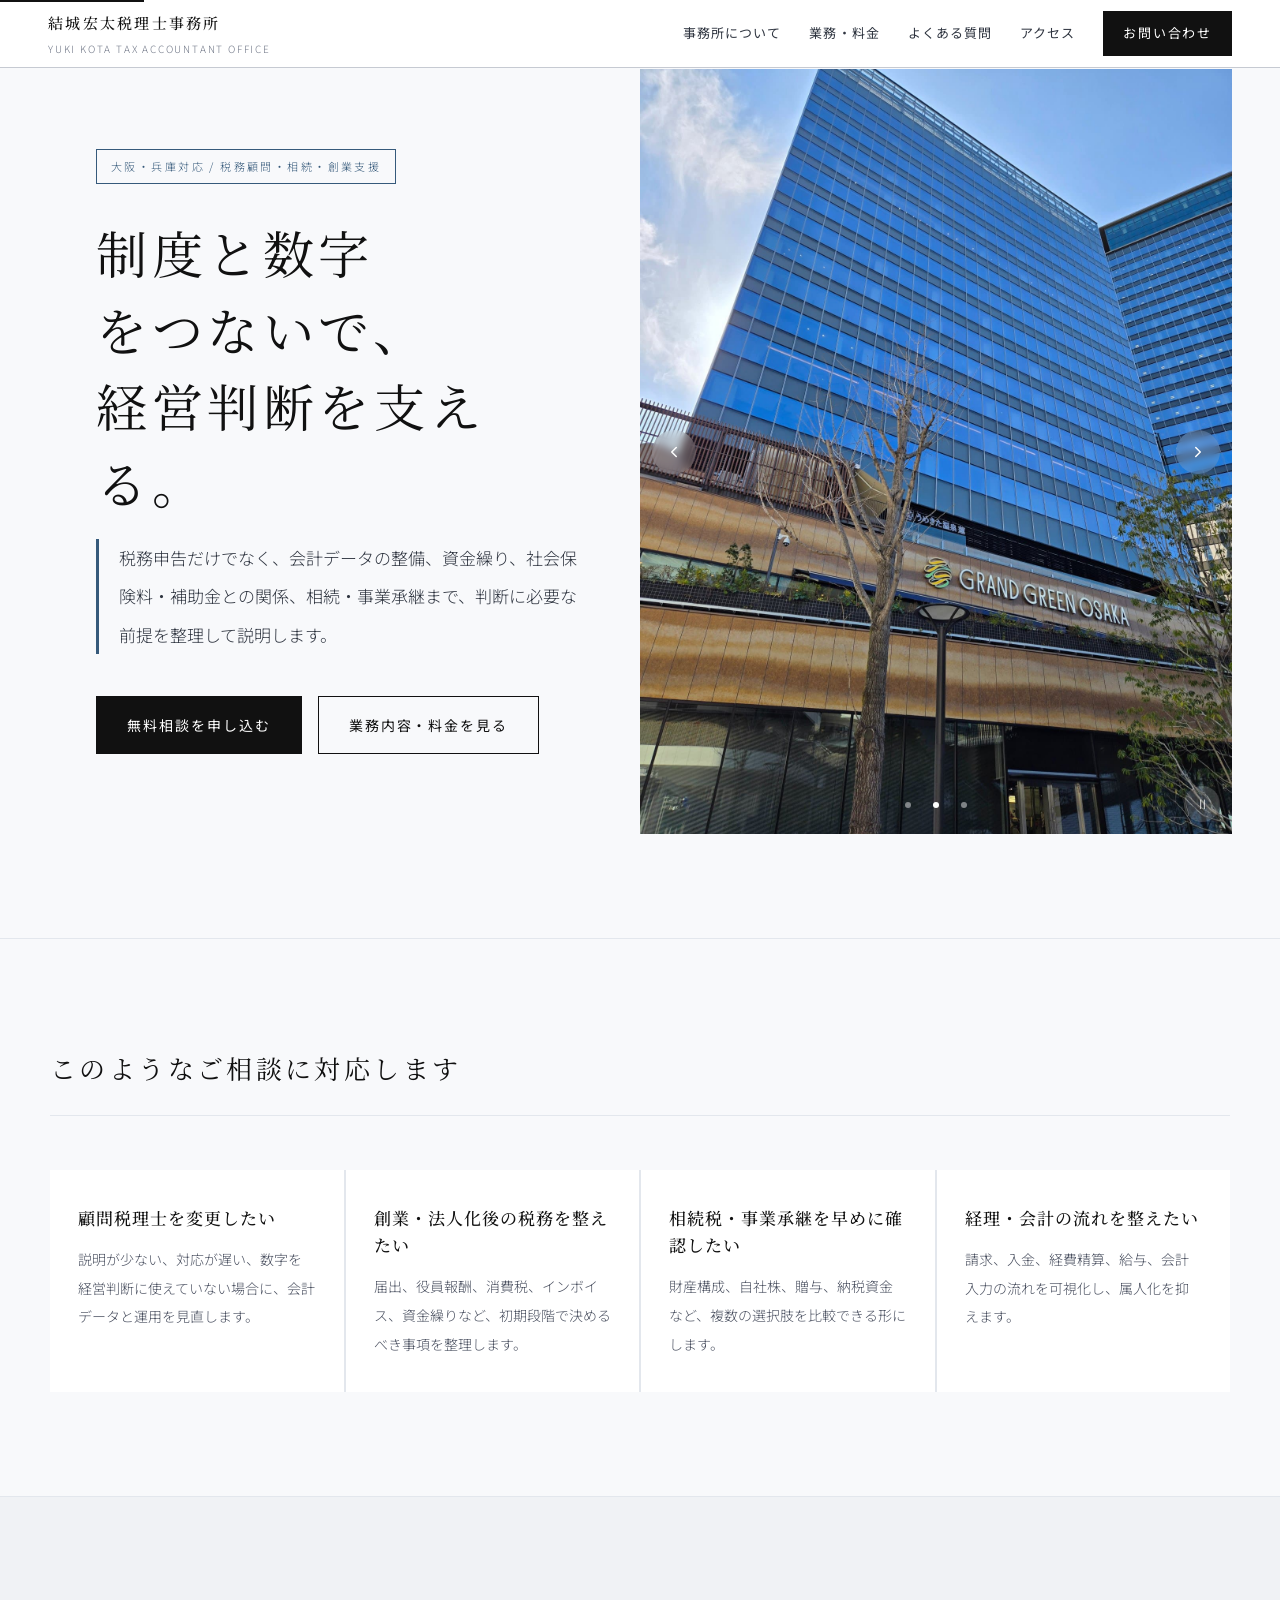
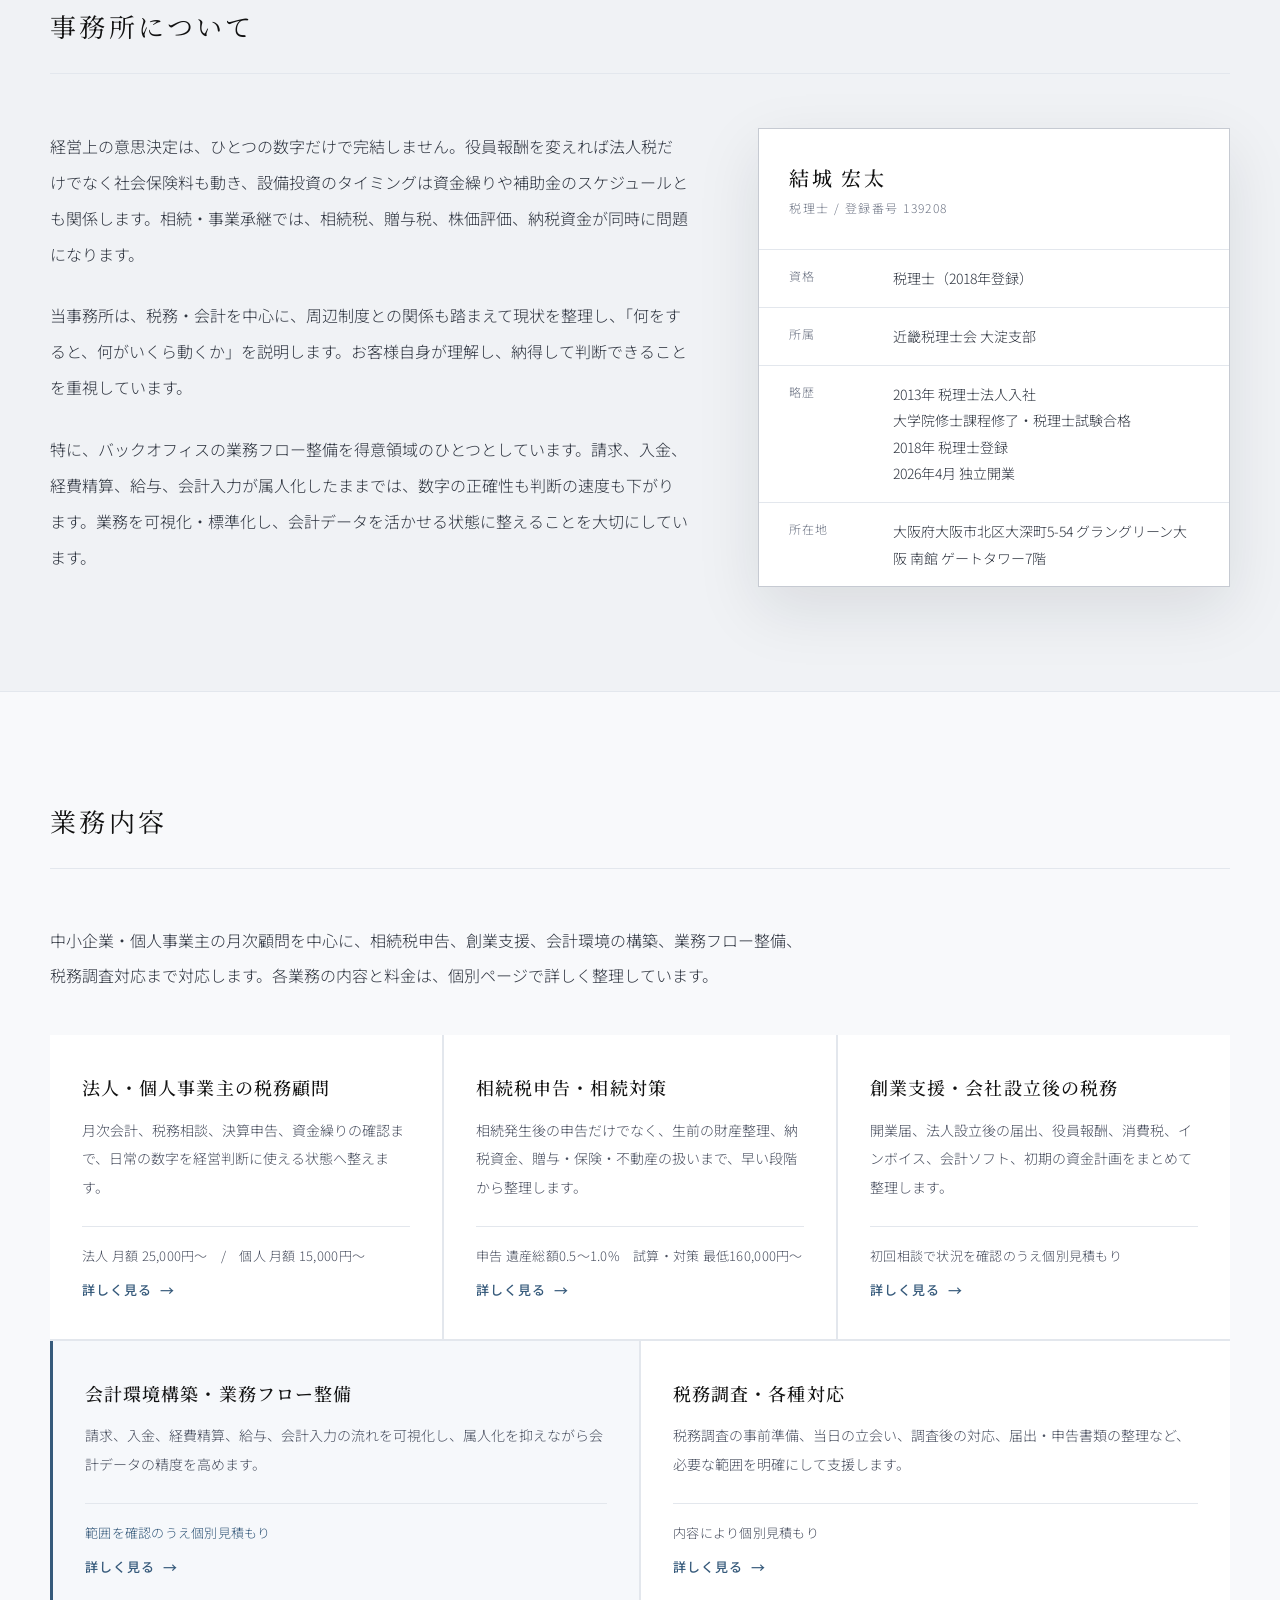
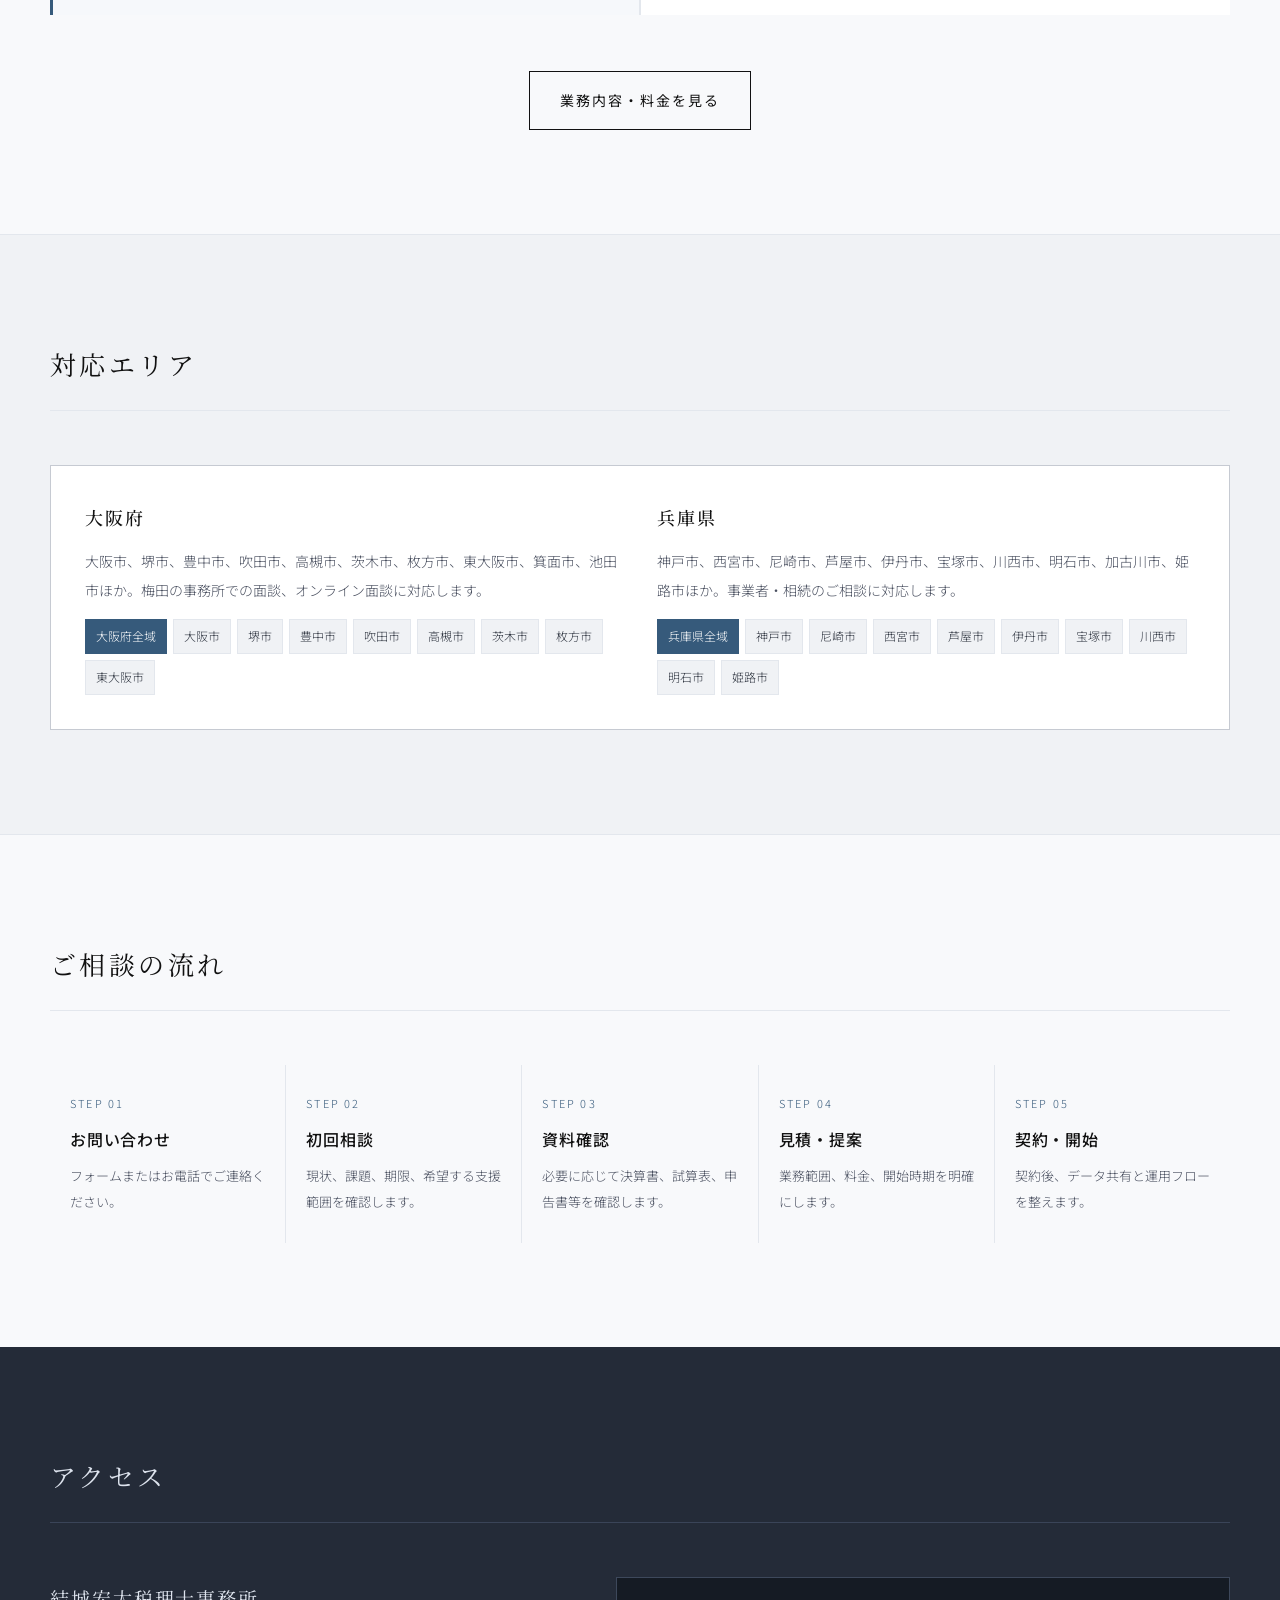
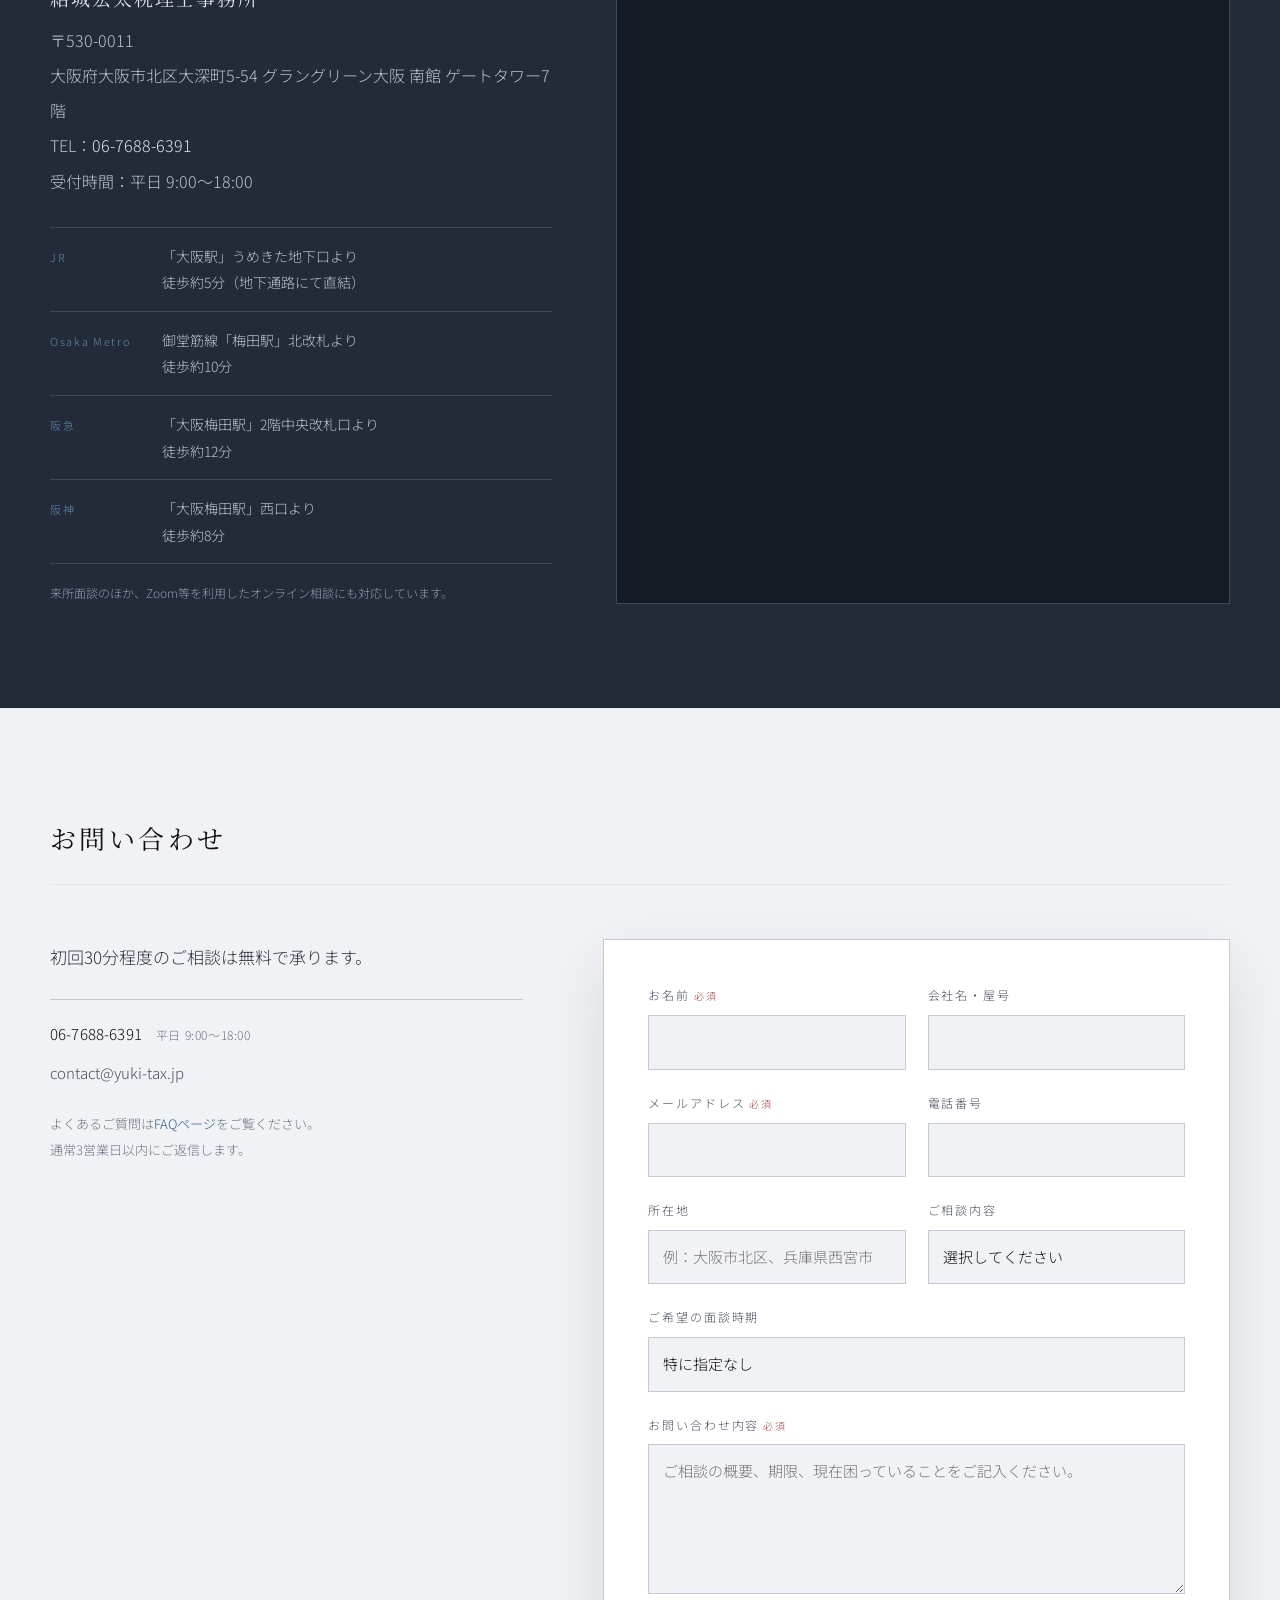
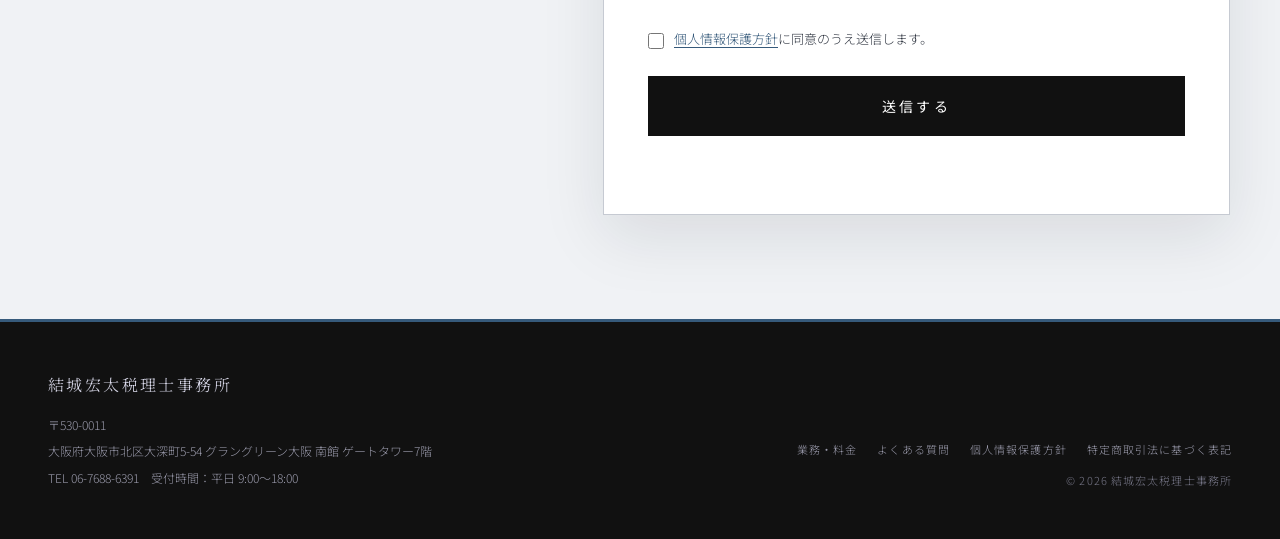
==== commit 962bb7bf: "Add files via upload" ====
--- a/index.html
+++ b/index.html
@@ -127,7 +127,7 @@
       <div class="services-grid reveal"><article class="service-card">
     <h3 class="service-name">法人・個人事業主の税務顧問</h3>
     <p class="service-desc">月次会計、税務相談、決算申告、資金繰りの確認まで、日常の数字を経営判断に使える状態へ整えます。</p>
-    <div class="service-foot"><span class="service-price">法人 月額 25,000円〜　/　個人 月額 15,000円〜<br>会計システム・経理運用支援料 月額 10,000円〜</span><a class="text-link" href="tax-advisory.html">詳しく見る</a></div>
+    <div class="service-foot"><span class="service-price">法人 月額 25,000円〜　/　個人 月額 15,000円〜</span><a class="text-link" href="tax-advisory.html">詳しく見る</a></div>
   </article>
 <article class="service-card">
     <h3 class="service-name">相続税申告・相続対策</h3>
@@ -149,7 +149,7 @@
     <p class="service-desc">税務調査の事前準備、当日の立会い、調査後の対応、届出・申告書類の整理など、必要な範囲を明確にして支援します。</p>
     <div class="service-foot"><span class="service-price">内容により個別見積もり</span><a class="text-link" href="tax-investigation.html">詳しく見る</a></div>
   </article></div>
-      <div class="center-actions reveal"><a href="services.html" class="btn-secondary dark">業務内容一覧を見る</a><a href="services.html#scope" class="btn-secondary dark">料金一覧を見る</a></div>
+      <div class="center-actions reveal"><a href="services.html" class="btn-secondary dark">業務内容・料金を見る</a></div>
     </div>
   </section>
 
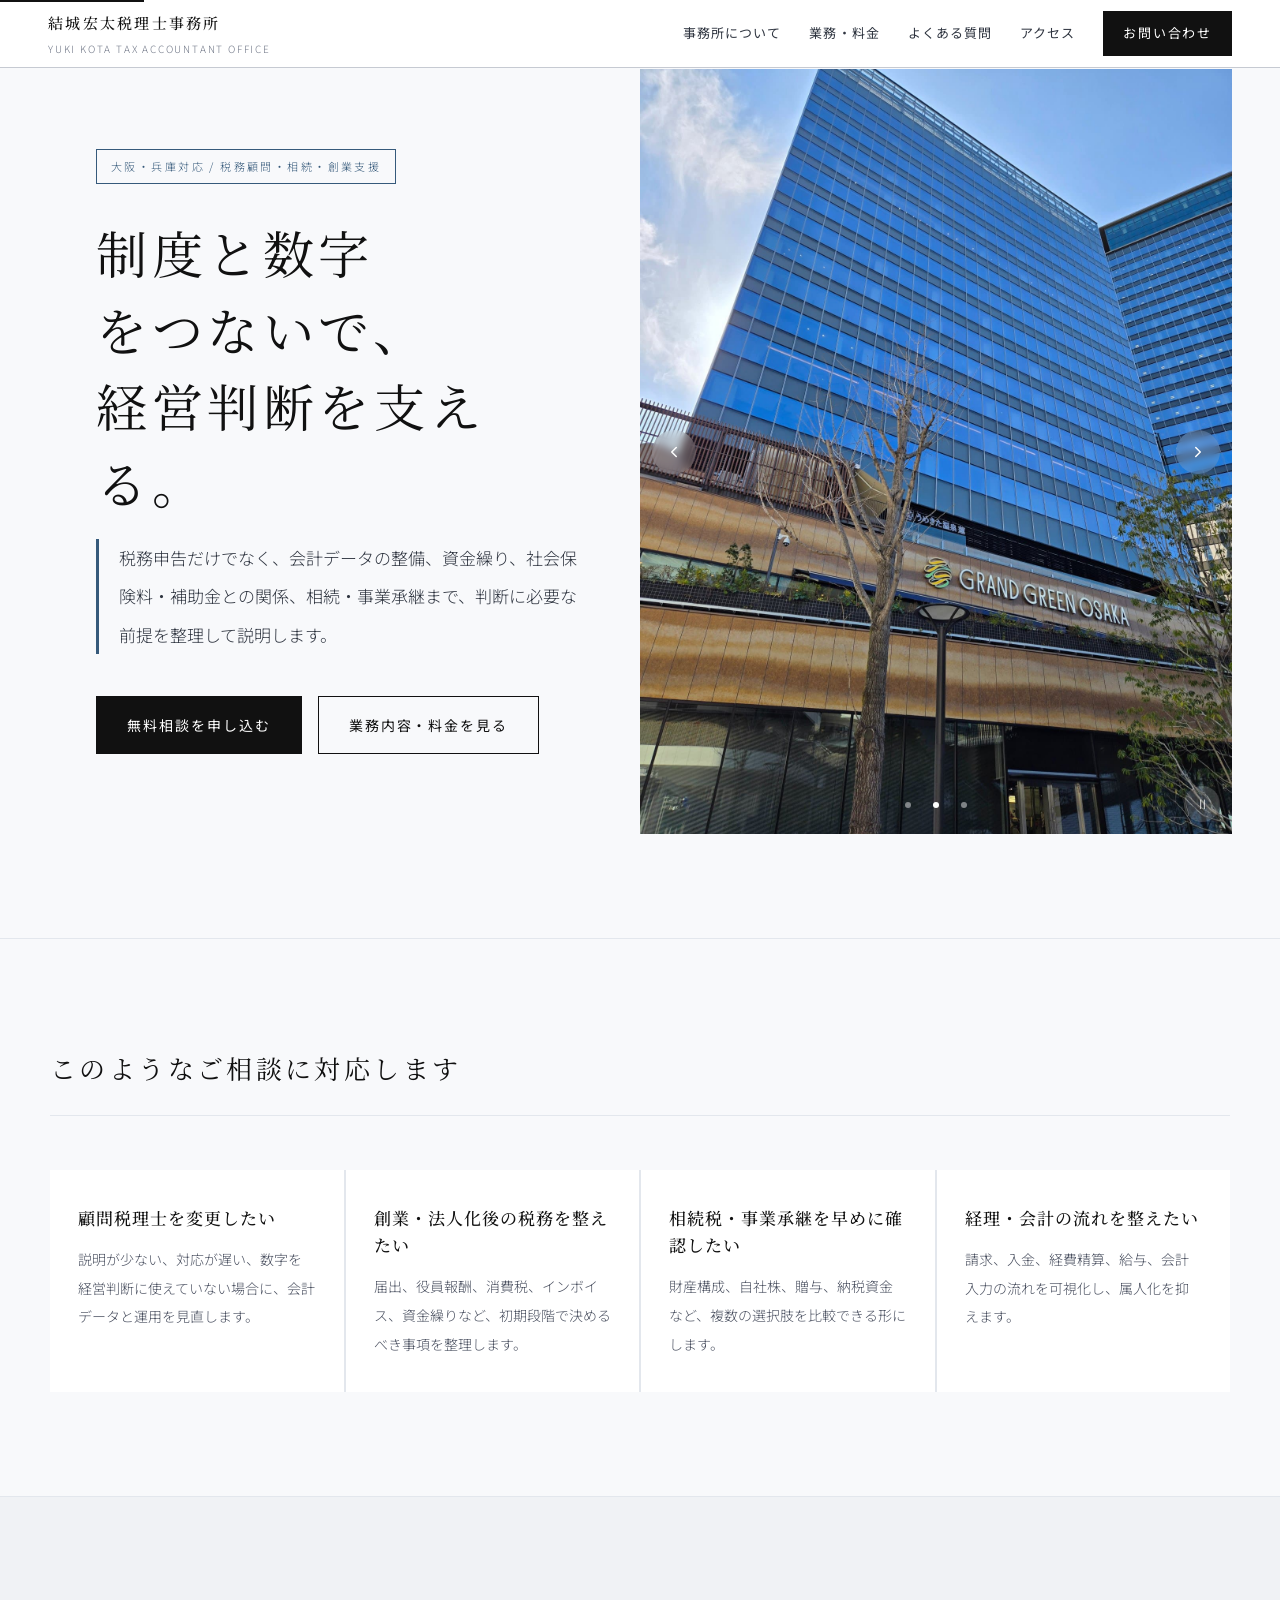
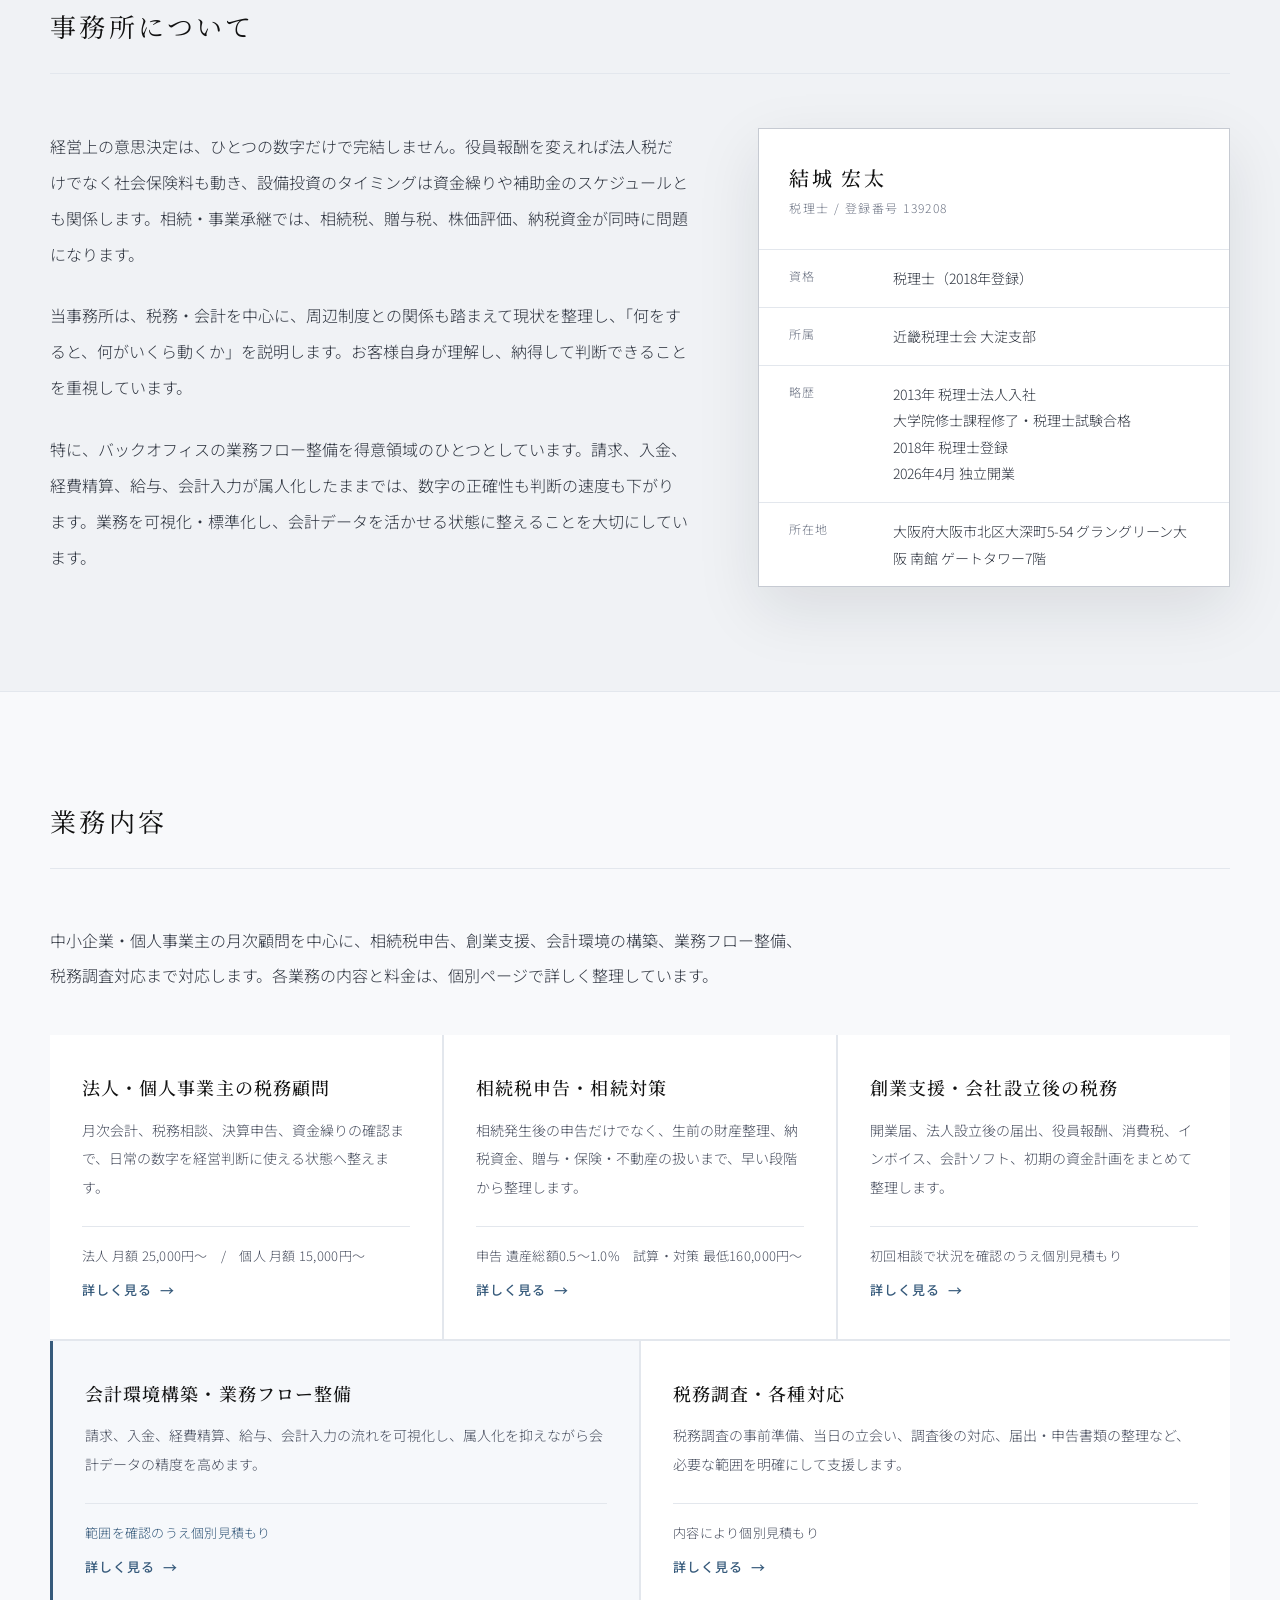
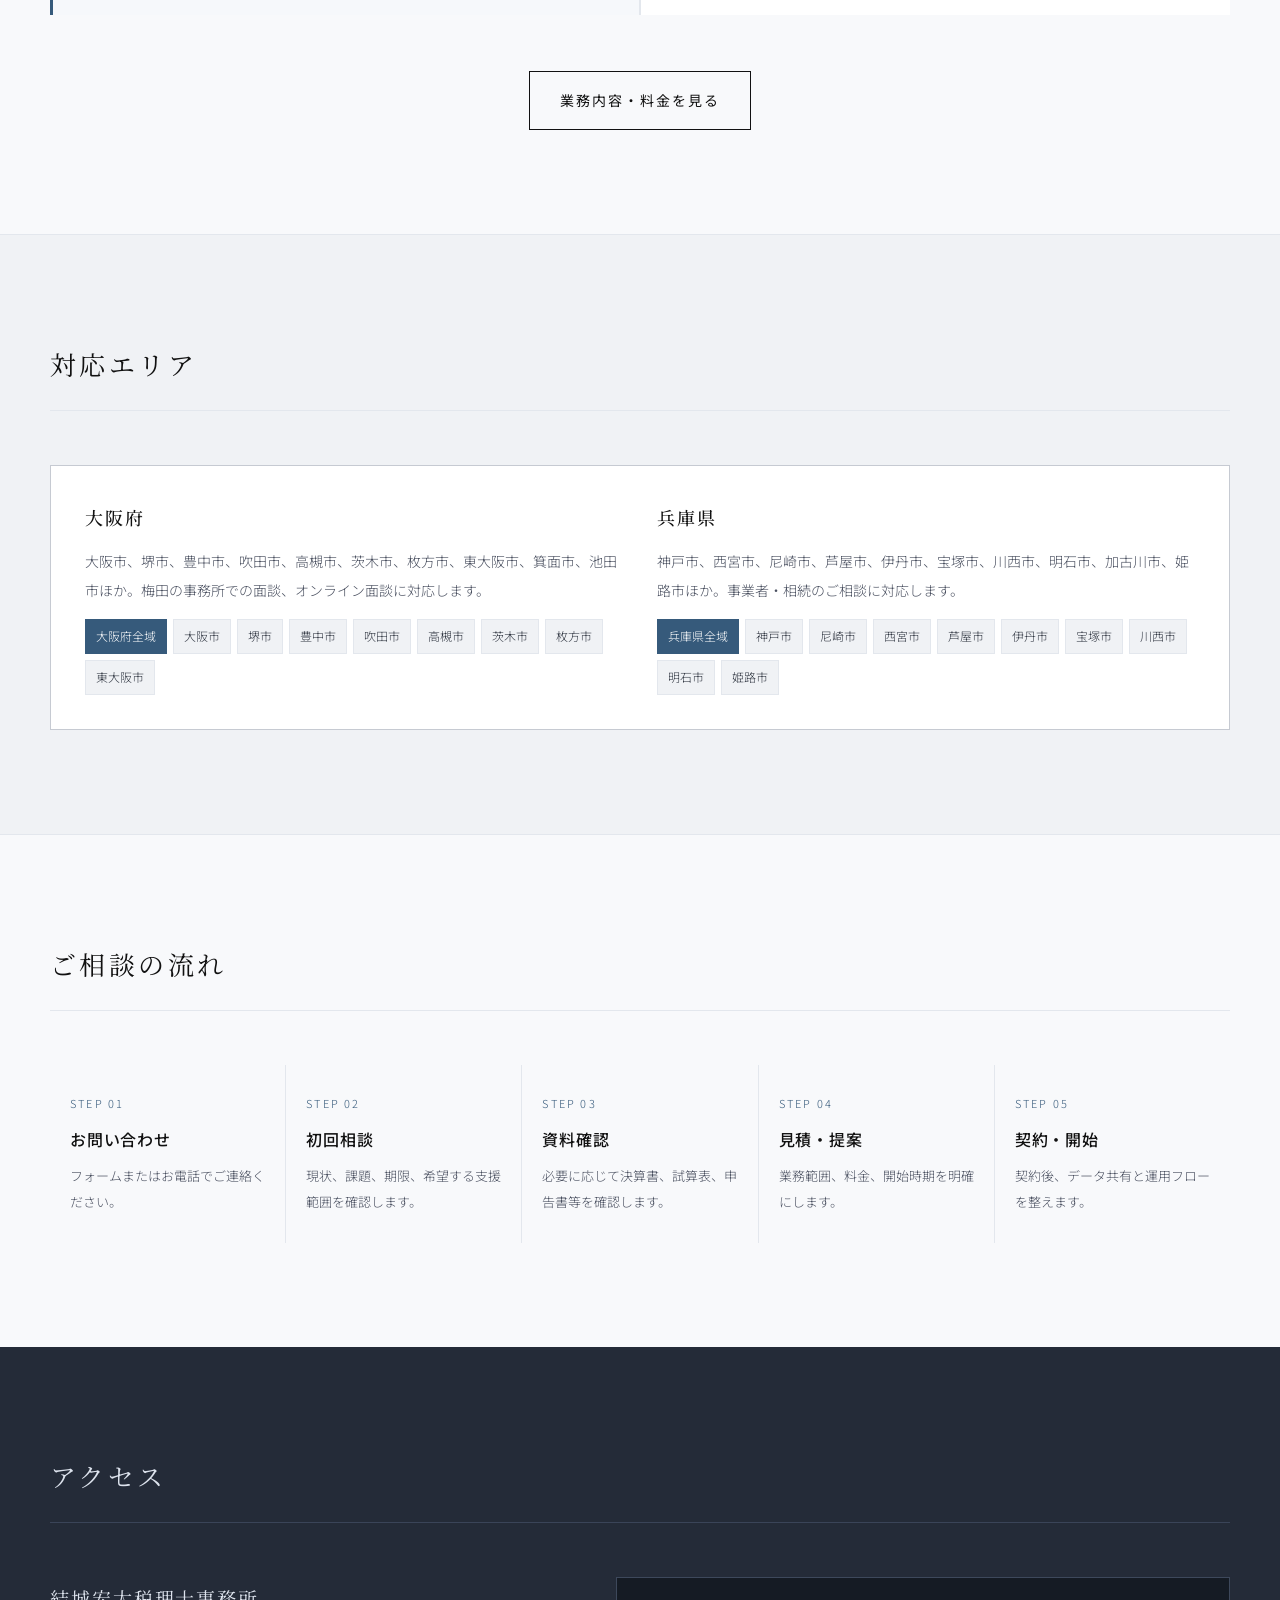
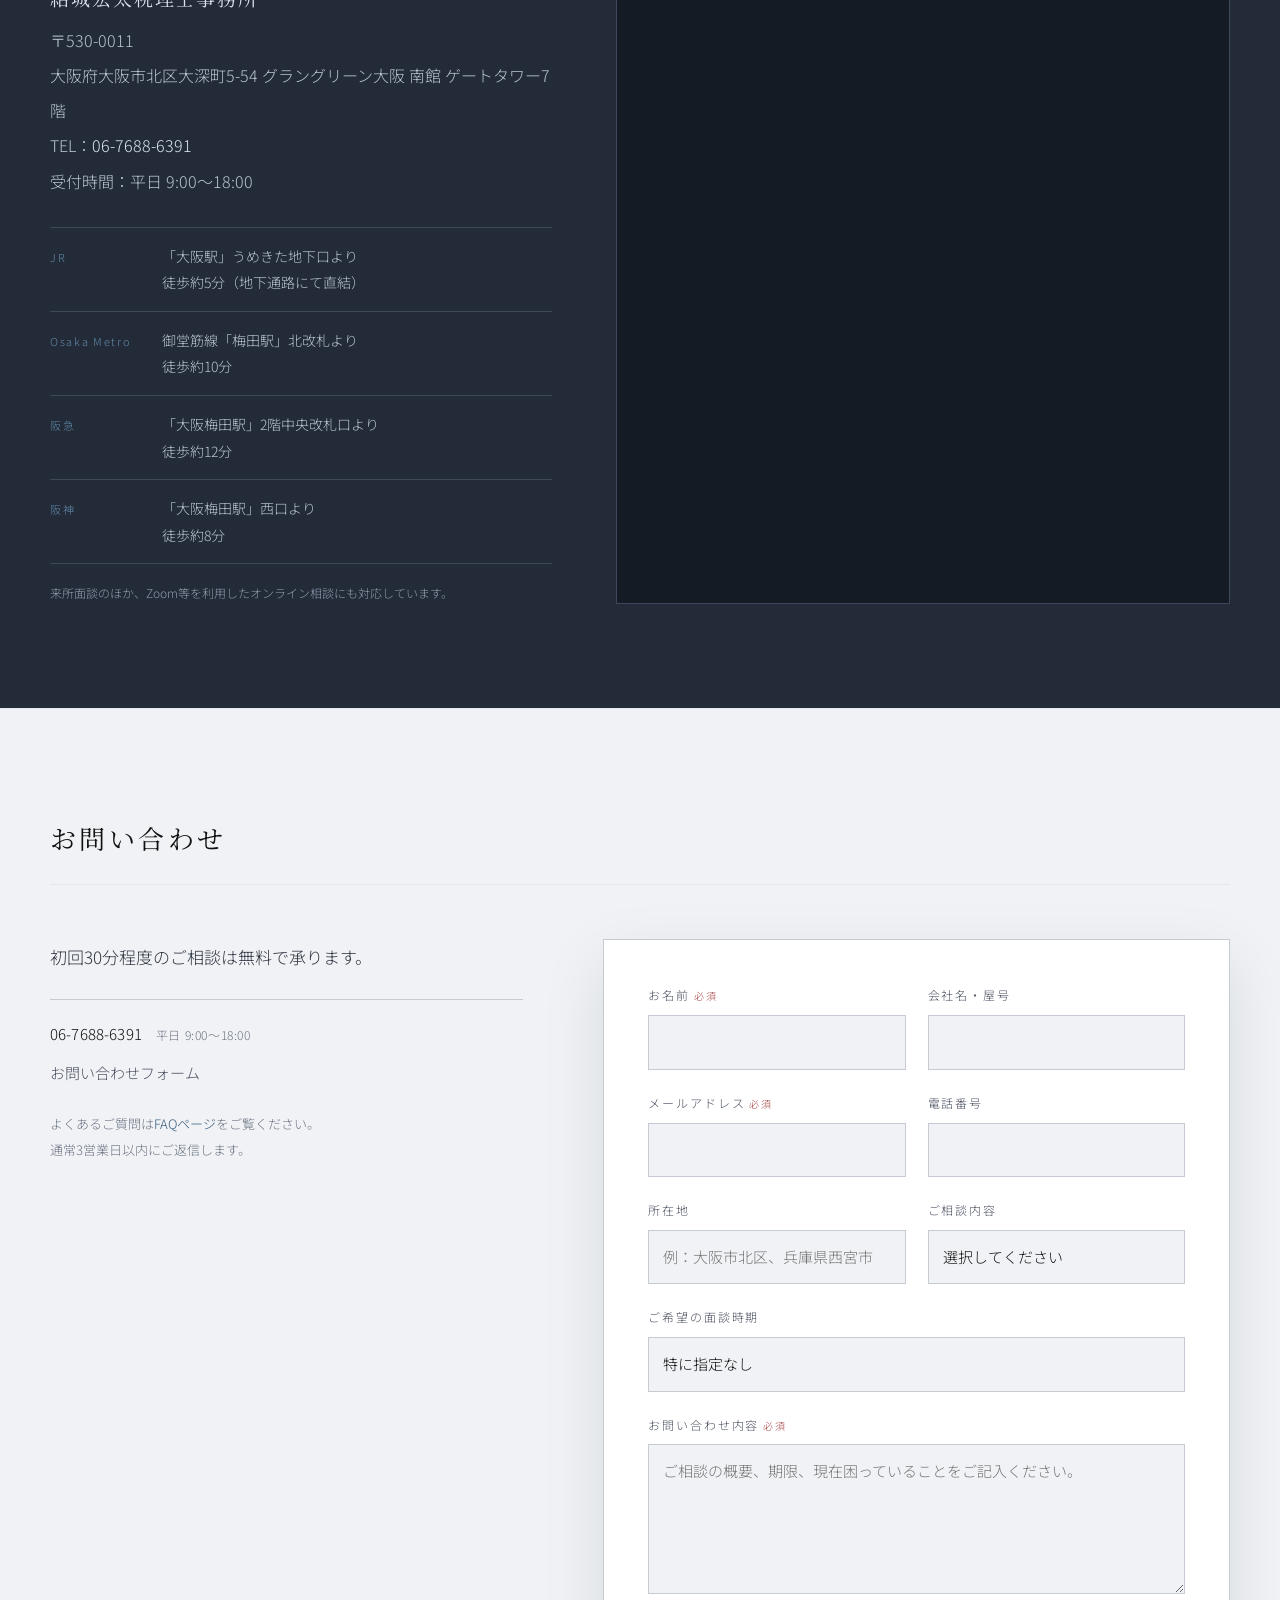
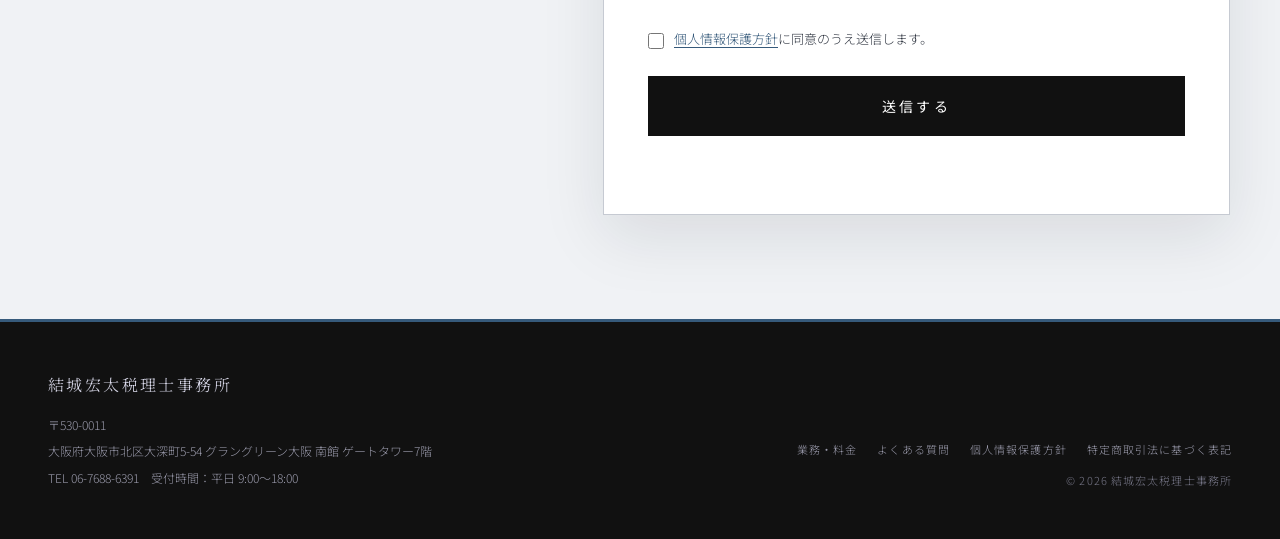
==== commit e22cccec: "Add files via upload" ====
--- a/index.html
+++ b/index.html
@@ -42,30 +42,30 @@
   gtag('js', new Date());
   gtag('config', 'G-8JLDZXYHXQ');
 </script>
-<link rel="stylesheet" href="assets/css/style.css">
+<link rel="stylesheet" href="/assets/css/style.css">
 </head>
 <body>
 <a href="#main" class="skip-link">本文へスキップ</a>
 <header class="site-header" role="banner">
-  <a href="index.html#top" class="logo-wrap" aria-label="結城宏太税理士事務所 ホームへ">
+  <a href="/#top" class="logo-wrap" aria-label="結城宏太税理士事務所 ホームへ">
     <span class="logo-main">結城宏太税理士事務所</span>
     <span class="logo-sub">YUKI KOTA TAX ACCOUNTANT OFFICE</span>
   </a>
   <nav class="global-nav" aria-label="グローバルナビゲーション">
-    <a href="index.html#about">事務所について</a>
-    <a href="services.html">業務・料金</a>
-    <a href="faq.html">よくある質問</a>
-    <a href="index.html#access">アクセス</a>
-    <a href="index.html#contact" class="nav-cta">お問い合わせ</a>
+    <a href="/#about">事務所について</a>
+    <a href="/services">業務・料金</a>
+    <a href="/faq">よくある質問</a>
+    <a href="/#access">アクセス</a>
+    <a href="/#contact" class="nav-cta">お問い合わせ</a>
   </nav>
   <button class="hamburger" id="hamburger" aria-label="メニューを開く" aria-expanded="false" aria-controls="mobileNav"><span></span><span></span><span></span></button>
 </header>
 <nav class="mobile-nav" id="mobileNav" aria-label="モバイルナビゲーション">
-  <a href="index.html#about" data-mclose>事務所について</a>
-  <a href="services.html" data-mclose>業務・料金</a>
-  <a href="faq.html" data-mclose>よくある質問</a>
-  <a href="index.html#access" data-mclose>アクセス</a>
-  <a href="index.html#contact" data-mclose class="mobile-cta">お問い合わせ（初回30分無料）</a>
+  <a href="/#about" data-mclose>事務所について</a>
+  <a href="/services" data-mclose>業務・料金</a>
+  <a href="/faq" data-mclose>よくある質問</a>
+  <a href="/#access" data-mclose>アクセス</a>
+  <a href="/#contact" data-mclose class="mobile-cta">お問い合わせ（初回30分無料）</a>
 </nav>
 <main id="main">
   <section class="hero" id="top" aria-label="結城宏太税理士事務所の概要">
@@ -73,13 +73,13 @@
       <span class="hero-badge">大阪・兵庫対応 / 税務顧問・相続・創業支援</span>
       <h1 class="hero-title">制度と数字をつないで、<br>経営判断を支える。</h1>
       <p class="hero-sub">税務申告だけでなく、会計データの整備、資金繰り、社会保険料・補助金との関係、相続・事業承継まで、判断に必要な前提を整理して説明します。</p>
-      <div class="hero-actions"><a href="#contact" class="btn-primary">無料相談を申し込む</a><a href="services.html" class="btn-secondary">業務内容・料金を見る</a></div>
+      <div class="hero-actions"><a href="#contact" class="btn-primary">無料相談を申し込む</a><a href="/services" class="btn-secondary">業務内容・料金を見る</a></div>
     </div>
     <div class="hero-right">
       <div class="slideshow" id="heroSlide" aria-roledescription="carousel" aria-label="事務所周辺の写真">
-        <div class="slide active" role="group" aria-label="1 / 3"><img src="images/lobby.jpg" alt="ゲートタワーオフィスのロビー" width="1200" height="800" fetchpriority="high"></div>
-        <div class="slide" role="group" aria-label="2 / 3"><img src="images/tower.jpg" alt="グラングリーン大阪 南館 ゲートタワーの外観" width="1200" height="800" loading="lazy"></div>
-        <div class="slide" role="group" aria-label="3 / 3"><img src="images/exterior1.jpg" alt="グラングリーン大阪の外観" width="1200" height="800" loading="lazy"></div>
+        <div class="slide active" role="group" aria-label="1 / 3"><img src="/images/lobby.jpg" alt="ゲートタワーオフィスのロビー" width="1200" height="800" fetchpriority="high"></div>
+        <div class="slide" role="group" aria-label="2 / 3"><img src="/images/tower.jpg" alt="グラングリーン大阪 南館 ゲートタワーの外観" width="1200" height="800" loading="lazy"></div>
+        <div class="slide" role="group" aria-label="3 / 3"><img src="/images/exterior1.jpg" alt="グラングリーン大阪の外観" width="1200" height="800" loading="lazy"></div>
         <button class="slide-btn slide-prev" type="button" aria-label="前の画像"><svg viewBox="0 0 24 24" aria-hidden="true"><polyline points="15 18 9 12 15 6"></polyline></svg></button>
         <button class="slide-btn slide-next" type="button" aria-label="次の画像"><svg viewBox="0 0 24 24" aria-hidden="true"><polyline points="9 18 15 12 9 6"></polyline></svg></button>
         <button class="slide-pause" type="button" aria-label="自動再生を一時停止" id="slidePause"><span aria-hidden="true">Ⅱ</span></button>
@@ -127,29 +127,29 @@
       <div class="services-grid reveal"><article class="service-card">
     <h3 class="service-name">法人・個人事業主の税務顧問</h3>
     <p class="service-desc">月次会計、税務相談、決算申告、資金繰りの確認まで、日常の数字を経営判断に使える状態へ整えます。</p>
-    <div class="service-foot"><span class="service-price">法人 月額 25,000円〜　/　個人 月額 15,000円〜</span><a class="text-link" href="tax-advisory.html">詳しく見る</a></div>
+    <div class="service-foot"><span class="service-price">法人 月額 25,000円〜　/　個人 月額 15,000円〜</span><a class="text-link" href="/tax-advisory">詳しく見る</a></div>
   </article>
 <article class="service-card">
     <h3 class="service-name">相続税申告・相続対策</h3>
     <p class="service-desc">相続発生後の申告だけでなく、生前の財産整理、納税資金、贈与・保険・不動産の扱いまで、早い段階から整理します。</p>
-    <div class="service-foot"><span class="service-price">申告 遺産総額0.5〜1.0%　試算・対策 最低160,000円〜</span><a class="text-link" href="inheritance.html">詳しく見る</a></div>
+    <div class="service-foot"><span class="service-price">申告 遺産総額0.5〜1.0%　試算・対策 最低160,000円〜</span><a class="text-link" href="/inheritance">詳しく見る</a></div>
   </article>
 <article class="service-card">
     <h3 class="service-name">創業支援・会社設立後の税務</h3>
     <p class="service-desc">開業届、法人設立後の届出、役員報酬、消費税、インボイス、会計ソフト、初期の資金計画をまとめて整理します。</p>
-    <div class="service-foot"><span class="service-price">初回相談で状況を確認のうえ個別見積もり</span><a class="text-link" href="startup.html">詳しく見る</a></div>
+    <div class="service-foot"><span class="service-price">初回相談で状況を確認のうえ個別見積もり</span><a class="text-link" href="/startup">詳しく見る</a></div>
   </article>
 <article class="service-card highlight">
     <h3 class="service-name">会計環境構築・業務フロー整備</h3>
     <p class="service-desc">請求、入金、経費精算、給与、会計入力の流れを可視化し、属人化を抑えながら会計データの精度を高めます。</p>
-    <div class="service-foot"><span class="service-price">範囲を確認のうえ個別見積もり</span><a class="text-link" href="accounting-dx.html">詳しく見る</a></div>
+    <div class="service-foot"><span class="service-price">範囲を確認のうえ個別見積もり</span><a class="text-link" href="/accounting-dx">詳しく見る</a></div>
   </article>
 <article class="service-card">
     <h3 class="service-name">税務調査・各種対応</h3>
     <p class="service-desc">税務調査の事前準備、当日の立会い、調査後の対応、届出・申告書類の整理など、必要な範囲を明確にして支援します。</p>
-    <div class="service-foot"><span class="service-price">内容により個別見積もり</span><a class="text-link" href="tax-investigation.html">詳しく見る</a></div>
+    <div class="service-foot"><span class="service-price">内容により個別見積もり</span><a class="text-link" href="/tax-investigation">詳しく見る</a></div>
   </article></div>
-      <div class="center-actions reveal"><a href="services.html" class="btn-secondary dark">業務内容・料金を見る</a></div>
+      <div class="center-actions reveal"><a href="/services" class="btn-secondary dark">業務内容・料金を見る</a></div>
     </div>
   </section>
 
@@ -198,9 +198,9 @@
           <p class="contact-lead">初回30分程度のご相談は無料で承ります。</p>
           <div class="contact-direct-info">
             <p class="contact-direct-tel"><a href="tel:+81676886391">06-7688-6391</a><span>平日 9:00〜18:00</span></p>
-            <p class="contact-direct-mail"><a href="mailto:contact@yuki-tax.jp">contact@yuki-tax.jp</a></p>
+            <p class="contact-direct-mail"><a href="#contact">お問い合わせフォーム</a></p>
           </div>
-          <p class="contact-sub-note">よくあるご質問は<a href="faq.html">FAQページ</a>をご覧ください。<br>通常3営業日以内にご返信します。</p>
+          <p class="contact-sub-note">よくあるご質問は<a href="/faq">FAQページ</a>をご覧ください。<br>通常3営業日以内にご返信します。</p>
           
         </div>
         <div class="contact-form" aria-live="polite">
@@ -216,7 +216,7 @@
               <div class="form-row full"><label class="form-label" for="timing">ご希望の面談時期</label><select class="form-select" id="timing" name="timing"><option value="">特に指定なし</option><option>できるだけ早く（1〜2週間以内）</option><option>今月中</option><option>来月以降</option><option>決算・申告期限が近い</option></select></div>
               <div class="form-row full"><label class="form-label" for="message">お問い合わせ内容<span>必須</span></label><textarea class="form-textarea" id="message" name="message" required aria-required="true" placeholder="ご相談の概要、期限、現在困っていることをご記入ください。"></textarea></div>
             </div>
-            <div class="consent-row"><input type="checkbox" id="consent" required aria-required="true"><label class="consent-label" for="consent"><a href="privacy.html">個人情報保護方針</a>に同意のうえ送信します。</label></div>
+            <div class="consent-row"><input type="checkbox" id="consent" required aria-required="true"><label class="consent-label" for="consent"><a href="/privacy">個人情報保護方針</a>に同意のうえ送信します。</label></div>
             <button type="submit" class="form-submit">送信する</button>
             <p class="form-status" id="formStatus" role="status" aria-live="polite"></p>
           </form>
@@ -227,7 +227,7 @@
 </main>
 <div class="sticky-cta" aria-label="固定お問い合わせ導線">
   <a href="tel:+81676886391" class="sticky-tel" data-track="tel">電話</a>
-  <a href="index.html#contact" class="sticky-form">無料相談</a>
+  <a href="/#contact" class="sticky-form">無料相談</a>
 </div>
 <button class="to-top" id="toTop" type="button" aria-label="ページトップへ戻る"><svg viewBox="0 0 24 24" aria-hidden="true"><polyline points="6 15 12 9 18 15"></polyline></svg></button>
 <footer class="site-footer">
@@ -237,14 +237,14 @@
   </div>
   <div class="footer-right">
     <nav class="footer-links" aria-label="フッターナビゲーション">
-      <a href="services.html">業務・料金</a>
-      <a href="faq.html">よくある質問</a>
-      <a href="privacy.html">個人情報保護方針</a>
-      <a href="tokutei.html">特定商取引法に基づく表記</a>
+      <a href="/services">業務・料金</a>
+      <a href="/faq">よくある質問</a>
+      <a href="/privacy">個人情報保護方針</a>
+      <a href="/tokutei">特定商取引法に基づく表記</a>
     </nav>
     <p class="footer-copy">© 2026 結城宏太税理士事務所</p>
   </div>
 </footer>
-<script src="assets/js/main.js" defer></script>
+<script src="/assets/js/main.js" defer></script>
 </body>
 </html>
